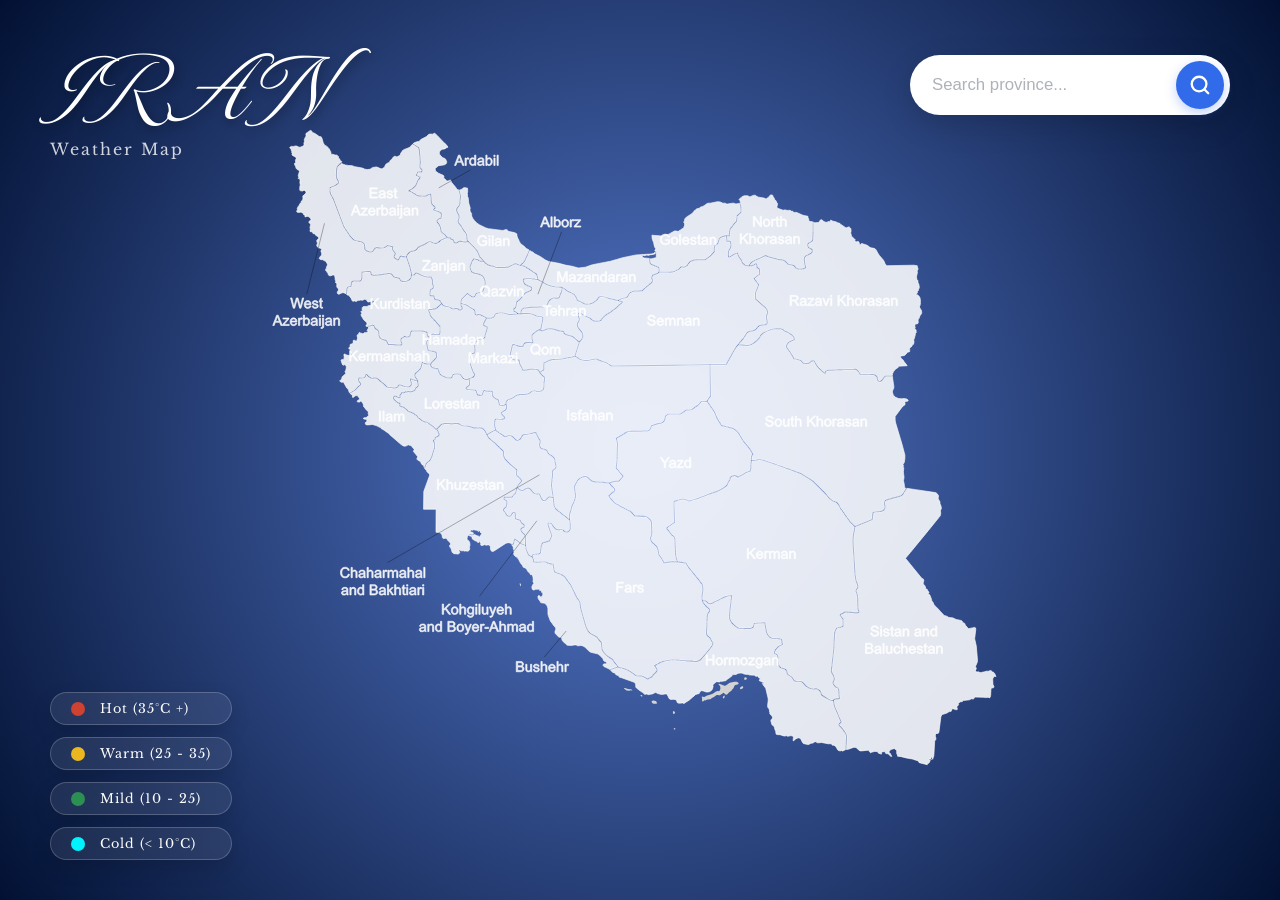
==== index.html @ 4a6ab869 "Fix project structure and move HTML files to root" ====
<!DOCTYPE html>
<html lang="en">

<head>
    <meta charset="UTF-8">
    <meta name="viewport" content="width=device-width, initial-scale=1.0">
    <link rel="stylesheet" href="../css/style.css">
    <title>Weather</title>
	<link href="https://fonts.googleapis.com/css2?family=Playfair+Display:ital,wght@0,400..900;1,400..900&display=swap" rel="stylesheet">
	<link href="https://fonts.googleapis.com/css2?family=WindSong:wght@400;500&display=swap" rel="stylesheet">
	<link href="https://fonts.googleapis.com/css2?family=Libre+Baskerville:ital,wght@0,400;0,700;1,400&display=swap" rel="stylesheet">
	<link href="https://fonts.googleapis.com/css2?family=Hurricane&display=swap" rel="stylesheet">
	<link href="https://fonts.googleapis.com/css2?family=MonteCarlo&display=swap" rel="stylesheet">
</head>

<body>
    
<div class="top-bar">
    <h1 class="main-title">
        <span class="iran-text">IRAN</span><br>
        <span class="sub-text">Weather Map</span>
    </h1>
    
	<div class="temperature-legend">
    <div class="legend-item">
        <span class="color-dot hot-dot"></span>
        <span class="legend-text">Hot (35°C +)</span>
    </div>
    <div class="legend-item">
        <span class="color-dot warm-dot"></span>
        <span class="legend-text">Warm (25 - 35)</span>
    </div>
    <div class="legend-item">
        <span class="color-dot mild-dot"></span>
        <span class="legend-text">Mild (10 - 25)</span>
    </div>
    <div class="legend-item">
        <span class="color-dot cold-dot"></span>
        <span class="legend-text">Cold (< 10°C)</span>
    </div>
</div>
    <!-- سرچ‌باکس رو فعلا می‌ذاریم سمت راست بمونه -->
    <div class="search-box">
    <input type="text" id="searchInput" placeholder="Search province...">
    <button id="searchBtn">
        
        <svg viewBox="0 0 24 24">
            <circle cx="11" cy="11" r="8"></circle>
            <line x1="21" y1="21" x2="16.65" y2="16.65"></line>
			
        </svg>
    </button>
</div>
</div>
<div class="map-container">
<svg version="1.1"
	 id="Iran" xmlns:ns="http://ns.adobe.com/SaveForWeb/1.0/" xmlns:dc="http://purl.org/dc/elements/1.1/" xmlns:cc="http://creativecommons.org/ns#" xmlns:rdf="http://www.w3.org/1999/02/22-rdf-syntax-ns#" xmlns:svg="http://www.w3.org/2000/svg" xmlns:sodipodi="http://sodipodi.sourceforge.net/DTD/sodipodi-0.dtd" xmlns:inkscape="http://www.inkscape.org/namespaces/inkscape" inkscape:version="0.48.2 r9819" sodipodi:docname="Iran_location_map.svg"
	 xmlns="http://www.w3.org/2000/svg" xmlns:xlink="http://www.w3.org/1999/xlink" x="0px" y="0px" 
	 viewBox="0 0 1200 1070.635" enable-background="new 0 0 1200 1070.635" xml:space="preserve">
<sodipodi:namedview  id="namedview243" guidetolerance="10" inkscape:cy="404.20001" inkscape:cx="701.9472" gridtolerance="10" objecttolerance="10" inkscape:zoom="0.91" borderopacity="1" showgrid="false" bordercolor="#666666" pagecolor="#ffffff" inkscape:current-layer="g44" inkscape:window-y="-8" inkscape:window-x="-8" inkscape:window-height="705" inkscape:window-width="1366" inkscape:pageshadow="2" inkscape:pageopacity="0" inkscape:window-maximized="1">
	</sodipodi:namedview>
<polygon fill="#D3D3D3" points="409.048,753.017 408.747,753.017 408.247,752.618 407.35,752.419 407.449,753.817 408.149,755.919 
	409.048,757.419 409.447,756.317 409.647,755.017 409.747,753.618 409.447,752.618 "/>
<polygon fill="#D3D3D3" points="626.649,942.917 626.248,942.618 626.149,942.118 626.149,941.519 626.046,941.019 625.149,940.718 
	623.046,940.417 622.046,940.116 620.849,940.017 619.849,940.317 618.948,941.017 618.349,942.017 619.546,944.017 
	621.446,945.017 626.246,945.317 626.849,944.917 627.149,944.116 627.046,943.317 "/>
<polygon fill="#D3D3D3" points="770.149,903.317 769.451,903.118 768.852,902.618 767.852,902.919 766.749,904.419 766.548,906.218 
	768.448,906.919 769.349,906.817 770.149,906.317 770.749,905.716 770.948,904.817 770.649,903.817 "/>
<polygon fill="#D3D3D3" points="756.249,910.716 754.75,910.021 753.551,909.819 751.25,909.819 743.551,911.62 737.354,915.819 
	735.152,916.421 726.953,913.12 725.553,914.021 725.953,914.62 726.854,915.421 727.854,916.421 728.354,917.62 728.652,920.72 
	728.453,922.021 727.553,923.021 727.753,923.521 727.953,924.021 727.354,924.22 726.75,924.72 726.354,924.921 725.75,925.021 
	724.551,924.921 723.951,924.921 720.151,926.521 718.951,927.521 716.25,929.22 715.25,929.62 714.151,929.819 706.352,932.521 
	703.249,934.319 702.649,934.12 702.046,934.521 699.246,933.419 698.646,934.118 699.246,936.317 699.546,936.618 699.446,937.419 
	699.046,938.618 699.349,940.317 699.649,941.118 700.046,941.519 700.649,941.417 701.349,941.216 701.948,940.817 
	702.249,940.317 702.448,939.716 703.048,939.716 703.747,940.019 704.247,940.118 704.747,939.817 705.85,939.118 708.449,938.419 
	712.05,937.919 713.05,937.419 715.05,935.817 718.354,934.317 721.55,932.019 722.75,931.317 723.949,931.118 726.65,931.519 
	727.85,931.519 728.949,930.817 730.049,929.817 733.949,927.716 735.449,929.019 736.75,930.317 738.049,930.919 739.75,929.919 
	742.65,926.919 743.15,926.618 743.65,926.019 745.85,924.817 746.35,924.216 746.749,923.317 749.149,920.716 749.849,919.519 
	751.149,916.417 752.448,915.216 756.149,914.216 757.948,913.019 757.548,911.817 "/>
<polygon fill="#D3D3D3" points="762.649,917.616 761.146,918.319 760.246,919.519 760.046,921.417 761.149,921.917 763.349,921.116 
	765.149,919.517 764.849,917.317 "/>
<polygon fill="#D3D3D3" points="585.35,921.817 580.948,921.415 575.948,919.813 575.448,919.915 574.948,920.114 574.548,920.214 
	574.248,920.517 574.851,921.116 576.65,922.716 577.549,923.317 578.549,923.817 581.949,924.419 583.049,924.419 584.151,923.817 
	584.852,923.618 587.049,923.817 587.949,923.618 586.649,922.419 "/>
<polygon fill="#D3D3D3" points="654.849,961.616 656.149,959.017 655.948,958.517 655.649,958.116 655.246,957.819 654.849,957.62 
	654.349,957.021 653.746,956.819 653.246,957.12 652.849,957.62 652.649,958.421 652.649,959.12 652.849,959.819 652.849,960.718 
	653.246,961.118 653.849,961.517 654.546,961.718 "/>
<polygon fill="#D3D3D3" points="602.948,931.517 602.349,931.315 601.246,931.315 600.746,932.116 601.349,932.917 602.349,933.517 
	603.349,933.618 604.148,932.817 603.648,931.817 "/>
<polygon fill="#D3D3D3" points="734.948,932.116 734.349,932.216 733.448,933.017 732.65,934.517 732.547,936.116 733.547,936.716 
	734.65,935.917 735.548,934.517 735.448,932.817 "/>
<polygon fill="#D3D3D3" points="656.046,984.116 654.649,984.517 653.948,985.017 654.149,985.819 655.046,986.218 655.849,986.417 
	656.448,985.917 656.349,984.718 "/>
<path fill="#D3D3D3" d="M760.684,143.688l1.516,7.647v8.351l-6.04,5.034l-0.989,8.407l-0.125,0.164
	c-0.267,0.349-6.559,8.568-9.064,11.075c-1.871,1.871-2.28,9.275-2.28,11.97v0.75h-4.456l0.417,7.5h3.79
	c2.552,0,2.75,5.167,2.75,6.75c0,3.208-0.821,5.665-2.664,7.968c-1.506,1.882-1.43,4.862-1.362,7.49
	c0.015,0.533,0.026,1.051,0.026,1.542c0,0.435,0.076,0.984,0.438,1.134c0.61,0.253,1.909-0.292,2.782-1.164
	c1.562-1.561,9.36-4.799,10.245-5.163l0.775-0.32l1.216,4.255c0.216,0.474,2.052,4.455,3.823,6.228
	c1.89,1.888,2.913,5.306,3.146,6.158c0.623,0.653,3.741,3.71,7.896,4.126c0.631,0.063,1.188,0.108,1.695,0.141
	c0.01-0.069,0.018-0.139,0.047-0.205c0.106-0.235,2.693-5.798,8.896-8.382c5.913-2.464,17.35-7.929,17.465-7.984l0.371-0.177
	l0.35,0.218c0.039,0.024,3.952,2.441,8.75,3.401c1.764,0.353,3.784,0.877,5.925,1.432c3.894,1.009,7.917,2.053,10.429,2.053
	c3.354,0,6.016,2.513,8.153,4.533c0.643,0.606,1.248,1.179,1.814,1.632c0.985,0.788,3.148,1.374,5.243,1.94
	c3.055,0.827,5.939,1.607,6.932,3.259c1.347,2.246,5.127,3.636,7.856,3.636c2.592,0,7.158-1.052,7.892-2.348
	c0.083-0.146,0.105-0.283-0.035-0.517c-1.575-2.626-2.084-10.505-2.104-10.839c-0.374-2.023,0.063-6.481,4.47-8.243
	c4.174-1.67,6.948-3.717,7.634-4.249c0.341-1.108,0.72-2.957,0.434-3.817c-0.214-0.64-1.474-1.149-2.584-1.599
	c-0.749-0.303-1.524-0.617-2.12-1.014c-1.114-0.743-2.686-3.065-2.606-5.32c0.051-1.486,0.795-2.681,2.15-3.456
	c1.987-1.135,6.122-3.498,6.122-5.349c0-1.998,0.479-10.673,0.501-11.042l-0.001-17.263l-3.851-0.513l-1-0.4l-1-0.8l-0.303-0.8v-0.9
	l-0.197-1.3l-0.198-0.5l-0.9-1.6l-0.1-0.5l0.198-0.5v-0.5l-0.5-0.5l-1-0.4l-0.899-0.2l-2-0.2l-3.799-0.8l-9.201-4.2l-2.101-0.5
	l-0.899,0.1l-1,0.2l-1,0.1l-0.799-0.4l-0.4-0.4l-0.5-1l-0.4-0.4l-0.5-0.1l-1,0.2h-0.1l-0.4-0.1l-0.698-0.4l-0.701-0.6l-0.799-0.5
	h-0.9l-0.9,0.2l-2.803,0.1l-3-0.8l-1-0.1l-1,0.1l-0.896,0.3l-0.9,0.1l-8.5-3.1l-1.4-1.9l1.101-3.6l0.2-1.2l-0.301-1.2l-1.303-1.6
	l-0.697-2.1l-1.899-1.9l-0.699-1l-1-2.4l-1.4-2.1l-0.198-0.6v-0.5l-0.201-0.5l-0.601-0.4l-1.303-0.4h-0.598h-0.699l-1,0.5
	l-0.703,0.7l-1.197,1.9l-0.698,0.7l-1.9,1.2l-0.801,0.6l-1,0.6l-1.199-0.2l-2.4-0.9l-8.803-1.5l-0.896-0.3l-2-1.1l-2.302-1.7
	l-0.5-0.1l-2.803,0.5l-4.697,1.9l-1,0.1l-0.698-0.3l-0.802-0.6l-0.803-0.4l-1-0.2l-5.396,0.1l-2.104,0.8l-2,1.3l-3.697,3.1l-0.303,1
	l1.604,1.7l0.198,1.2l-0.198,1.3l-0.102,0.184C760.355,143.144,760.619,143.366,760.684,143.688z"/>
<path fill="#D3D3D3" d="M346.032,324.459c-1.414-0.943-3.151-1.791-5.307-0.928c-1.437,0.574-2.891,0.478-3.988-0.267
	c-0.964-0.652-1.539-1.748-1.539-2.93c0-0.258,0.008-0.516,0.016-0.773c0.054-1.723,0.096-3.083-2.182-4.603
	c-2.909-1.939-8.961-5.974-10.919-6.953c-1.478-0.739-5.964-1.796-7.904-2.234c-0.011,0.613-0.011,1.152-0.011,1.563
	c0,0.908,0.527,1.589,1.088,2.31c0.703,0.906,1.578,2.035,0.833,3.525c-0.689,1.378-2.1,2.425-3.592,2.667
	c-0.23,0.038-0.461,0.056-0.69,0.056c-1.226,0-2.418-0.529-3.418-1.529c-1.365-1.365-2.9-0.896-4.678-0.351
	c-0.917,0.281-1.864,0.571-2.792,0.571c-1.369,0-2.434-0.81-3.561-1.667c-1.283-0.977-2.738-2.083-5.022-2.337
	c-4.601-0.511-8.141-2.51-8.289-2.594l-0.146-0.083l-0.096-0.138c-0.052-0.074-0.526-0.751-1.154-1.653
	c-1.341,1.188-5.499,4.884-6.867,6.253c-2.028,2.028-9.786,2.887-12.53,2.887c-0.233,0-0.406,0.042-0.451,0.108
	c-0.328,0.493,0.539,2.551,1.056,3.781c0.589,1.399,1.145,2.721,1.145,3.693c0,1.361,2.265,3.582,3.764,5.051
	c0.716,0.702,1.334,1.308,1.738,1.813c0.494,0.618,1.229,1.274,1.94,1.909c1.167,1.041,2.373,2.118,2.837,3.282
	c0.444,1.11,3.405,4.319,5.167,6.081l0.22,0.22v8.311c0,2.147-0.271,5.75-2.083,5.75c-0.184,0-0.391,0.013-0.643,0.027
	c-1.157,0.066-3.092,0.179-7.45-0.366c-4.416-0.551-7.103,2.669-7.55,3.252c0.361,0.307,0.612,0.659,0.688,1.125
	c0.139,0.852-0.349,1.743-1.681,3.076c-2.319,2.319-3.172,6.008-2.359,7.634c0.448,0.896,0.617,2.343,0.796,3.874
	c0.215,1.841,0.509,4.362,1.368,4.791c2.03,1.015,3.5,1.466,6.288,1.931c3.076,0.513,6.085,2.006,6.212,2.069l0.37,0.185
	l0.041,0.411c0.021,0.206,0.504,5.055,0.504,6.575c0,1.68-3.23,5.041-4.22,6.03l-3.97,4.468c-0.113,0.117-2.093,2.156-0.917,4.116
	c1.394,2.322,2.167,3.136,5.357,3.136c3.872,0,6.136,1.201,6.728,3.568c0.464,1.855,1.43,5.719,4.188,7.558
	c2.745,1.83,8.634,4.144,9.293,4.401c1.341,0.257,4.933,0.656,6.432-0.404c0.361-0.255,0.557-0.566,0.616-0.979
	c0.588-4.115,3.645-4.644,6.243-4.644c0.662,0,1.444-0.075,2.273-0.154c2.4-0.229,4.881-0.466,5.851,0.988
	c0.484,0.727,1.366,1.86,2.218,2.956c0.869,1.117,1.767,2.271,2.282,3.044c0.767,1.15,4.401,2.116,5.639,1.705
	c0.519-0.173,1.279-0.467,2.133-0.797c1.596-0.616,3.579-1.383,4.922-1.719c1.315-0.329,3.775-2.15,4.323-3.772
	c0.202-0.599,0.13-1.085-0.226-1.531c-2.057-2.569-4.998-10.868-5.122-11.22l-2.514-8.538c-0.057-0.247-1.064-4.931,1.135-7.68
	c0.726-0.907,1.088-1.969,1.438-2.995c0.551-1.616,1.121-3.286,3.147-3.286c2.175,0,2.75-2.453,2.75-3.75
	c0-1.949-0.493-8.378-0.498-8.442l-0.01-0.122l0.029-0.118c0.108-0.431,2.711-10.568,8.729-10.568c4.853,0,7.75-1.215,7.75-3.25
	c0-1.86,0.978-4.839,1.764-7.232c0.329-1.002,0.613-1.868,0.759-2.45c0.102-0.402,0.258-0.863,0.426-1.352
	c0.414-1.202,0.93-2.698,0.516-3.536c-0.16-0.324-0.471-0.559-0.951-0.719c-2.005-0.668-4.386-1.667-5.007-3.476
	c-0.334-0.973-0.125-2.034,0.62-3.151c1.542-2.313,3.413-6.196,4.134-7.733c-0.497-0.24-1.069-0.51-1.682-0.8
	C349.596,326.355,347.124,325.187,346.032,324.459z"/>
<path fill="#D3D3D3" d="M616.676,239.153c0.342,1.366,2.359,2.637,3.107,3.011c0.014,0.003,5.963,2.479,8.901,3.459
	c1.011,0.336,1.791,1.112,2.26,2.242c0.789,1.906,0.592,4.453,0.088,6.185c3.477-0.106,13.961-0.384,16.539,0.045
	c2.64,0.438,10.415-1.852,13.396-4.336c0.878-0.731,1.589-1.522,2.217-2.22c1.484-1.647,2.883-3.207,5.149-1.847
	c0.717,0.431,1.669,0.503,2.756,0.213c2.146-0.575,4.331-2.465,5.703-4.934c2.823-5.083,9.39-6.886,14.155-6.886h12.76
	c1.166-0.832,6.954-4.961,8.324-5.874c1.104-0.736,4.631-4.819,6.141-6.618c-0.168-1.977-0.658-10.388,2.979-11.947
	c2.723-1.167,4.046-3.067,4.046-5.811c0-3.126,3.786-5.357,5.415-6.171c2.038-1.02,5.482-2.009,5.629-2.05l0.206-0.029h5.759
	c0.05-2.525,0.396-9.966,2.711-12.28c2.248-2.248,7.896-9.574,8.81-10.762l1.012-8.592l5.96-4.966v-7.575l-1.439-7.2l-0.608,0.408
	l-5,0.8l-0.9-0.1l-1.801-0.7l-0.3-0.2l-2.399-0.2l-8.4,1.4l-0.899-0.1l-0.8-0.2l-1.604-0.8l-1-0.3h-3l-0.797-0.3l-2.301-1.2
	l-3.601-0.8h-1.803l-11.5,2.3l-3.797,0.2l-1.4,0.5l-4.303,3.1l-1.297,0.6l-1.203,0.9l-0.599,0.1l-2.698,0.9l-1.302,0.6l-0.5,1.1
	l-0.698,0.3l-3.4,0.6l-1.1,0.3l-0.5,0.6l-0.703,1.2l-0.396,0.5l-0.604,0.3l-0.797,0.1l-0.802,0.4l-0.299,0.9l-0.399,0.7l-2.802,2.9
	l-8.799,5.6l-1.701,1.8l-0.799,1.2l-0.301,1.1l-0.199,1.3l-1,2.2l0.101,1.4l0.198,0.4l0.701,0.6l0.199,0.5l0.1,0.4l-0.1,1.7
	l-0.199,1l-0.801,1.7l-0.1,1.1l-0.302,0.5l-1.5,1.1l-2.799,1.7l-0.701,0.7l-1.198,0.4l-1.4,1.5l-0.9,0.4h-1.299l-3.5-0.7l-1.4,0.2
	l-9.899,5.4l-2.102,0.6h-1.3l-1.299-0.2l-1.301,0.1l-1.102,0.7l-1,1l-1.099,0.4h-1.201l-15.901-1.3l0.5,5.9l0.303,1l1.801,4.5
	l1.299,5.8l0.9,2.6l1.398,2l-1.3,2.4l-0.2,1l1.102,0.4l0.898,0.5l0.299,1.1v7.2l-0.396,1.1l-0.701,0.6l-7.401,1.9l-1-0.3
	l-0.464-0.258c0.066,0.112,0.115,0.236,0.115,0.376C616.198,233.374,616.204,237.267,616.676,239.153z"/>
<path fill="#D3D3D3" d="M1167.649,897.216l-0.9-1.299l-0.6-0.701l-0.5-0.397l-1.5-0.5l-0.604-0.5l-1.598-1.4l-0.699-0.301h-0.6
	l-3.201,1l-0.699,0.1l-1-0.1h-1.6l-3,1l-1.604,0.301l-3.396,0.699l-1.604,0.1l-1.797-0.397l-1.4-0.802l-0.5-0.198l-0.399,0.1
	l-0.799,0.5h-0.4l-0.9-0.5l-2.5-2.4h0.9l0.6-0.5l0.302-0.801l0.299-1l0.098-1.1l-0.297-0.699l-1.1-1.5l3-7.301l0.396-2.9l-2-23.1
	l-2.598-11.4l1.801-14.897l-0.301-2.5l-1.299-0.802l-9.604,2l-1.197-0.698l-3.698-4.201l-0.802-1.5l-0.399-1.199l-0.402-0.701
	l-0.598-0.397l-1-0.302l-1-0.6l-0.601-0.801l-0.5-1l-0.6-0.799l-1.703-0.9l-7.697-1.6l-4.899-2.302l-1.799-0.399l-3.9-0.3
	l-1.801-0.602l-2.799-1.699l-3.5-1l-1.104-0.6l-1.797-2.201l-3.703-3.6l-2.5-3.3l-6-5.7l-1.697-2.101l-1.698-3.801l-1.701-2
	l-0.299-1l-0.104-1.199l-0.396-1.301l-2.4-5.898l-0.5-0.7l-0.703-0.601l-0.797-0.301l-0.4-0.398l-0.1-0.399l0.1-0.4l0.4-0.5l0.6-0.5
	l0.197-0.698l-0.197-0.603l-0.6-0.397l-1-0.5l-0.4-1l-0.303-1.201l-0.598-1l-0.699-0.299l-0.5-0.103l-0.5-0.199l-0.6-0.698
	l-0.302-0.802l-0.198-1.698l-0.201-0.802l-0.699-1.198l-1.9-2.103l-0.6-1.397v-1.302l0.699-2.5l0.098-1.301l-0.5-1.799l-1-0.701
	l-1.197-0.5l-1.198-1l-17.604-21.699l-7.797-9.5l7.797-9.399l28.303-34.5l18.9-23.299l1-1.103l-0.1-0.397h-0.104l0.104-1.302
	l0.1-0.5l0.4-0.198l-0.201-4.701l-0.299-0.799l1.1-2.201l0.4-1.5v-1.299l-0.201-1.4l-0.799-2.301l-1-2.199l-0.104-0.701l-0.098-2
	l-0.5-1.6l-1.601-2.601l-0.6-1.399v-1.4l0.4-2.898l-0.4-1.301l-2.1-2.699l-1.104-0.899l-1.5-0.601l-31.396-4.7l-14.368-2.091
	c0.027,0.158,0.018,0.325-0.063,0.479c-0.174,0.329-4.272,8.096-6.428,10.249c-2.13,2.128-6.104,3.995-8.501,3.995
	c-1.065,0-5.334,1.241-9.102,2.336c-3.189,0.927-6.488,1.886-8.369,2.263c-0.718,0.145-1.251,0.52-1.637,1.148
	c-1.295,2.123-0.538,6.541,0.11,8.815c1.038,3.631-3.564,6.92-4.498,7.543c-1.572,1.048-8.354,1.805-12.162,1.805
	c-1.229,0-2.082,0.23-2.529,0.688c-0.534,0.545-0.518,1.446-0.5,2.318l0.006,0.438c0,1.708-0.813,7.812-0.848,8.07l-0.058,0.43
	l-0.401,0.165l-27.272,11.154c-0.218,2.092-0.927,8.301-1.754,9.54c-0.636,1.137-1.133,12.458-1.133,15.104
	c0,0.77,0.684,11.453,1.345,21.786c0.781,12.244,1.592,24.905,1.592,26.036c0,1.918,1.25,11.988,2.458,14.806
	c2.542,5.928,3.023,9.39,1.519,10.896c-1.742,1.744-2.781,4.127-2.098,4.813c1.333,1.33,2.427,8.366,2.729,10.491l0.01,0.063
	l-0.001,0.062c-0.16,6.721,0.006,18.012,1.133,19.701c0.774,1.164,0.94,2.178,0.493,3.015c-0.702,1.312-2.578,1.508-3.635,1.508
	c-1.982,0-16.821-1.075-19.086-1.24c-0.752,0.52-3.248,2.188-5.79,3.277c-0.742,0.317-1.206,0.695-1.271,1.037
	c-0.064,0.334,0.245,0.676,0.248,0.679l4.416,5.294v10.758c0,3.061-2.983,3.688-7.462,3.688c-3.846,0-5.261,5.479-5.793,7.543
	c-0.086,0.332-0.154,0.593-0.208,0.756c-0.287,1.042-0.901,14.835-1.223,23.28l-3.359,30.678c-0.015,0.091-0.833,5.033-0.833,6.631
	c0,0.894,1.282,3.313,2.219,5.082c0.611,1.153,1.188,2.245,1.502,3.029c0.918,2.294,1.78,4.976,0.396,7.745
	c-1.283,2.565-1.543,3.156-1.202,4.519c0.38,1.521,3.131,5.368,5.67,5.729c3.583,0.513,3.583,6.37,3.583,8.295
	c0,1.619,0.825,9.49,0.834,9.57l0.077,0.731l-0.73,0.091c-0.139,0.018-3.42,0.424-5.127,0.424c-0.564,0-1.301,0.532-2.08,1.096
	c-0.54,0.392-1.121,0.803-1.763,1.147c0.229,1.294,1.729,9.562,2.837,11.773c0.521,1.042,1.706,3.893,3.08,7.19
	c1.922,4.617,4.313,10.363,5.289,12.07c1.931,3.378,0.843,4.612-1.913,6.448c-0.499,0.333-0.564,0.641-0.569,0.841
	c-0.023,0.889,1.172,2.348,3.122,3.809c1.793,1.348,6.036,7.281,6.933,9.076l0.28,0.552c0.846,1.646,1.896,3.694,1.896,6.496
	c0,2.92-0.806,19.468-0.839,20.171c0,0.005-0.003,0.009-0.003,0.014l1.133-0.206l1.701-0.2l8.299-3.101l2.701-0.1l2.5,0.899
	l3.5,3.699l2.396,1.1h2.303l10.4-1.1l1,0.5l0.4,1.199l0.198,0.4l2.302,2.2l0.396-0.102l0.303-0.5l0.4-0.299l4.797-1.4l2.5-0.1
	l2.303,0.6h0.302l0.6-0.1l0.297,0.1v0.301l-0.098,0.8l0.098,0.301l0.604,0.899l0.5,0.3l2,0.301l0.6,0.299l1.199,0.801l0.399-0.4
	l0.302-1.299l0.1-0.5l-0.203-0.301v-0.4l0.604-0.6l0.299-0.199l1.598-0.301l2.104-0.1l1.1,0.1l0.797,0.5l-0.197,0.199l-0.6,1.102
	l1.297,1l3,0.5l1.203,0.699l3.4,3.301l0.698,0.199h0.9l-0.301-1l-1.299-2.301v-0.101v-0.299v-0.301l-0.201-0.5l-0.299-0.1h-0.5
	l-0.604-0.4h-0.396l-0.302-0.199l-0.198-1.399l-0.201-0.4v-0.5l0.5-0.801l0.899-1.101l0.5-1l1-0.6l4.101-1.301l1-0.101l1,0.101
	l0.899,0.602l2.197,2.299l0.203,0.601v3.801l0.199,1l1.399,2.199l-0.899,0.801l0.899,0.6l5.601,0.701l8.098,2.101l9.604,1.698
	l9.799,3.101l0.201,0.301l0.396,1.6l0.203,0.4l2.199,0.9l11.598,2.899l-0.697-0.801l-0.899-0.6l3.201-1l0.799-0.5l0.5-0.5
	l0.098-0.201v-0.398l0.203-0.701l1-1.299l0.297-0.701l-0.5-0.6l-0.598-0.301l-1.402-0.5l1.303-1h1l0.9,0.399l1.297,0.201
	l-0.396-0.399l-0.5-0.701l-0.4-0.299l0.199-0.4l0.098-1.199l0.203-0.301l0.5-0.4l0.297,0.201l0.203,0.398l1,0.801l0.199,1.1l0.301,1
	l1.9-5.698l1.299-22.701l0.201-1l0.396-0.601l0.803-0.899l0.4-0.601l0.199-2.399l-0.699-2.699l-0.301-2.5l1.201-1.9l1.299-0.299
	h1.098l1-0.201l0.902-1.198l0.399-1.201l2.9-22.799l0.5-2.101l0.797-1.899l1.402-1.101l7.098-2.2l2.104-1.4l1.1-0.6l1.199-0.4
	l2.399-0.398l0.5-0.701l0.302-1.698l0.896-1.701l2.303,0.301l2.601,1l2.098,0.301l1.303-0.7v-1l-0.6-1.3l-0.301-1.602l0.399-0.799
	l1.802-1.9l0.6-1.199v-0.5l-0.203-0.301l-0.197-0.5l0.101-0.6l0.399-0.5l0.5-0.4l1.101-0.5l0.5-0.199l0.701-0.602l0.5-0.299h0.6
	h1.199l0.598-0.101l0.402-0.301l0.399-1l0.5-0.301l0.601-0.199l9.701-1.1l1.299-0.4l0.399-0.399l0.5-0.601l0.5-0.301l0.601,0.102
	l0.701,0.398h0.5l1.799-0.398l0.5-0.2l0.399-0.3l0.4-0.301l0.6-1.199l0.5-0.602l0.601-0.199l13.899,0.4l2.302,0.399h2.299
	l1.701-0.399l0.5,0.1l0.5,0.199l0.5,0.301l0.396,0.301h0.604l1.299-1.301l0.598-2.801l0.5-10l0.402-1.1l1-0.601l2.399-0.399l0.9-0.8
	l0.1-1.301l-0.5-1.1l-0.698-1.101l-0.5-1.301l-0.302-7.801l0.101-0.799l0.201-0.701l0.698-0.898l0.197-0.701l0.604-1.1l1.198-0.6
	h1.197l1.104,0.399L1167.649,897.216z"/>
<path fill="#D3D3D3" d="M420.638,227.13c-0.039,0.083-3.012,6.53-3.993,8.983c-0.896,2.238-5.12,6.004-6.685,7.347
	c1.17,0.37,2.219,0.625,2.988,0.625c2.501,0,8.433,3.962,15.354,8.749c2.155,1.49,4.017,2.777,5.019,3.35
	c3.336,1.907,3.803,7.937,3.868,9.684c1.926,0.972,9.956,5.064,12.229,6.882c2.208,1.767,9.759,3.629,12.241,4.241l0.473,0.117
	c1.852,0.462,7.729,0.978,10.318,0.978c0.909,0,1.917,0.188,2.964,0.514c0.038-0.001,0.072-0.015,0.11-0.01
	c0.141,0.014,0.26,0.076,0.365,0.155c1.997,0.697,4.123,1.917,6.04,3.515c1.688,1.407,4.903,3,7.74,4.407
	c2.063,1.022,3.845,1.906,4.73,2.569c2.255,1.691,4.274,4.908,5.271,8.394c0.518,1.811,2.463,2.553,4.715,3.412
	c1.521,0.58,3.093,1.18,4.5,2.184c2.787,1.991,4.499,1.939,6.482,1.881c0.354-0.01,0.713-0.021,1.082-0.021
	c2.225,0,6.149-0.915,8.613-2.393c2.592-1.555,6.854-4.97,8.216-7.692c0.372-0.744,1.121-1.284,2.226-1.606
	c3.807-1.108,11.177,0.506,13.331,1.798c1.456,0.874,5.838,1.83,9.359,2.599c2.321,0.507,4.328,0.945,5.491,1.333
	c0.342,0.114,0.72,0.235,1.115,0.359c0.064-0.119,0.149-0.228,0.275-0.299c0.293-0.167,7.215-4.099,10.872-4.099
	c1.996,0,3.313-1.893,4.707-3.896c0.698-1.004,1.421-2.042,2.263-2.884c2.721-2.721,5.928-4.22,9.03-4.22
	c2.651,0,9.755-0.401,11.198-0.484c1.649-1.452,12.488-10.977,14.833-12.852c1.592-1.273,1.706-2.955,0.345-4.999
	c-0.79-1.185-0.188-3.091,0.106-3.855c0.584-1.509,1.808-3.407,3.335-3.789c3.246-0.812,6.828-2.242,7.512-3.608
	c0.638-1.275,1.053-4.197,0.28-6.06c-0.306-0.737-0.745-1.192-1.348-1.393c-2.991-0.997-8.805-3.417-9.051-3.519
	c-0.386-0.191-3.372-1.741-3.939-4.01c-0.517-2.066-0.521-6.015-0.521-6.182c0-0.294,0.174-0.543,0.421-0.666l-8.271-0.752h-0.303
	l-2.397-1l-1.4-1.8l0.5-0.1l1.2-0.3l-2,0.1l-0.8-0.3l-0.4-0.8h3l3.4,0.5l0.897-0.2l1.604-0.6l0.896-0.1l1.604,0.4l0.799,0.1
	l0.701-0.3l2.698-0.8l4.197-0.5l3.303-1.1l0.101-2.6l-2.799,2.3l-4.201,0.9l-23.1,1.3l-2.602,0.4l-19.398,4.1l-9.7,2.8l-10,2.9
	l-10,1.9l-10.4,1.9l-10.1,2.3l-9.603,3.4l-10.897,1.3l-10.4-2.8l-10.8-1.9l-10.401-2.8l-16.397-3.1l-4.9-2.1l-8.398-5.7l-9.303-4.7
	l-0.799-0.8l-1.8-1.7l-0.8-0.4l-1.2-0.2l-2.789-1.792c-0.009,0.035-0.007,0.071-0.022,0.106L420.638,227.13z"/>
<path fill="#D3D3D3" d="M344.116,237.953c-1.226-0.204-2.336-0.924-2.975-1.928c-0.394-0.619-2.07-0.829-2.878-0.93
	c-1.023-0.128-2.848-0.812-3.776-1.18l-2.365,3.266c-0.333,0.991-2.07,6.098-3.051,7.569c-0.722,1.082-0.014,4.63,1.547,7.749
	c1.249,2.498,4.694,3.062,7.463,3.515l0.49,0.081c2.229,0.372,4.15,1.251,6.008,2.101c0.724,0.332,1.436,0.658,2.146,0.942
	c2.159,0.863,3.608,2.485,4.434,4.959l0.266,0.775c0.663,1.916,1.773,5.122,1.773,6.962c0,1.414-0.996,4.843-2.199,8.847
	c-0.366,1.218-0.682,2.271-0.823,2.835c-0.633,2.533-5.142,4.563-9.134,5.062c-2.49,0.312-3.145,1.682-3.902,3.27
	c-0.311,0.651-0.632,1.325-1.091,1.937c-0.574,0.765-1.375,1.227-2.317,1.337c-2.181,0.256-4.609-1.334-6.263-2.711
	c-1.953-1.627-3.244-2.375-3.854-2.681l-7.636,7.635c-1.202,1.202-1.592,4.302-1.719,6.88c1.8,0.401,6.809,1.561,8.524,2.419
	c2.042,1.021,7.922,4.941,11.081,7.047c2.972,1.981,2.907,4.062,2.849,5.897c-0.007,0.242-0.015,0.484-0.015,0.727
	c0,0.694,0.321,1.309,0.88,1.688c0.679,0.46,1.623,0.502,2.591,0.116c2.816-1.127,5.059-0.02,6.694,1.072
	c1,0.667,3.523,1.859,5.553,2.818c0.917,0.434,1.757,0.831,2.367,1.135c1.688,0.844,4.396,0.455,7.533,0.004l0.525-0.076
	c3.061-0.437,4.356-3.581,4.356-4.757c0-2.803,10.146-3.25,10.25-3.25c2.677,0,7.232,0.536,11.263,2.048
	c2.926,1.097,10.952,0.177,14.45-0.298c-1.176-0.942-2.895-2.252-4.049-2.829c-1.182-0.59-1.915-1.806-1.915-3.171
	c0-1.365,0.732-2.581,1.915-3.171c1.494-0.747,2.585-5.591,2.585-7.829c0-1.72,2.086-3.325,4.295-5.023
	c0.931-0.716,1.81-1.392,2.425-2.007c0.537-0.538,1.315-1.604,2.215-2.839c2.332-3.199,5.526-7.582,8.633-8.358
	c3.384-0.846,5.671-2.454,6.131-2.794c0.298-0.462,0.855-1.593,0.602-2.494c-0.156-0.55-0.596-0.974-1.345-1.295l-0.526-0.225
	c-6.173-2.64-9.396-4.25-9.89-5.727c-0.073-0.22-0.22-0.532-0.39-0.905c-0.768-1.68-1.929-4.218-0.906-5.998
	c0.52-0.906,1.507-1.438,2.933-1.58c5.146-0.515,9.651-0.508,11.757,0.02c1.518,0.379,6.146,0.769,8.042,0.917
	c-0.133-2.357-0.835-6.746-3.096-8.038c-1.059-0.604-2.943-1.909-5.127-3.419c-4.587-3.172-12.266-8.482-14.501-8.482
	c-1.759,0-4.418-0.993-6.989-1.954c-2.276-0.85-5.397-2.012-6.175-1.625c-0.391,0.195-0.972,0.504-1.675,0.88
	c-2.995,1.596-8.007,4.267-10.537,4.688c-3.063,0.51-11.864,0.51-15.624,0.51c-1.904,0-3.755-0.793-5.545-1.561
	c-1.728-0.74-3.358-1.439-4.955-1.439c-3.589,0-7.861-2.482-9.601-4.8c-0.378-0.504-1.131-1.351-2.033-2.322h-2.872
	C346.935,237.967,345.155,238.125,344.116,237.953z"/>
<path fill="#D3D3D3" d="M416.023,266.081c-0.917,0.092-1.517,0.373-1.781,0.835c-0.639,1.11,0.408,3.398,0.97,4.627
	c0.198,0.434,0.363,0.798,0.448,1.054c0.369,1.107,6.681,3.806,9.057,4.822l0.527,0.226c1.179,0.505,1.918,1.271,2.2,2.274
	c0.519,1.856-0.827,3.771-0.886,3.852l-0.142,0.149c-0.107,0.086-2.675,2.114-6.787,3.142c-2.579,0.645-5.588,4.772-7.785,7.787
	c-0.937,1.286-1.747,2.396-2.366,3.016c-0.685,0.684-1.602,1.389-2.571,2.135c-1.565,1.204-3.709,2.853-3.709,3.834
	c0,1.581-0.854,7.891-3.415,9.171c-0.681,0.34-1.085,1.023-1.085,1.829s0.405,1.489,1.085,1.829c1.785,0.893,4.61,3.224,5.427,3.91
	c0.654-0.033,2.074-0.104,3.756-0.181c-0.173-0.149-0.284-0.366-0.267-0.612c0.021-0.311,0.596-7.621,5.154-8.191
	c0.706-0.088,1.476-0.192,2.298-0.303c3.755-0.508,8.896-1.203,14.296-1.203c4.37,0,8.488-0.226,11.214-0.375
	c1.323-0.073,2.279-0.125,2.786-0.125c0.625,0,3.844-0.131,5.915-2.719c0.796-0.995,1.247-2.071,1.725-3.211
	c0.648-1.548,1.32-3.148,2.892-4.406c0.479-0.383,0.938-0.784,1.391-1.179c1.936-1.69,3.932-3.438,6.702-2.976
	c0.357,0.06,0.737,0.133,1.131,0.21c3.498,0.679,5.839,0.899,6.513-2.133c0.637-2.865,1.47-4.187,2.141-5.248
	c0.39-0.617,0.697-1.105,0.863-1.771c0.375-1.5,0.757-4.809,0.911-6.224c-0.778-0.218-1.521-0.344-2.184-0.344
	c-2.48,0-8.573-0.495-10.683-1.022l-0.468-0.116c-4.443-1.096-10.607-2.758-12.818-4.526c-2.258-1.806-11.052-6.253-12.235-6.848
	c-1.045-0.077-7.077-0.534-8.979-1.01C425.348,265.583,420.934,265.591,416.023,266.081z"/>
<path fill="#D3D3D3" d="M237.856,258.493c0.624-0.23,1.082-0.706,1.402-1.453c0.339-0.791,0.886-1.323,1.627-1.582
	c2.019-0.704,4.91,0.846,7.705,2.347c0.968,0.52,1.882,1.011,2.653,1.341c3.777,1.619,7.042,2.439,9.705,2.439
	c2.903,0,4.603,0.252,4.972,0.374c0.787,0.26,1.538,2.535,1.545,2.558c0.123,0.409,0.536,1.388,0.784,1.972
	c0.143,0.34,0.25,0.598,0.273,0.669c0.055,0.165,0.104,0.426,0.104,1.762c0,0.061,0.005,0.165,0.012,0.297
	c0.041,0.84,0.069,1.794-0.102,2.478c-0.125,0.501,0.281,1.873,0.5,2.176l0.093,0.153c0.175,0.385,1.682,3.822,0.733,5.997
	c-0.323,0.739-0.903,1.267-1.679,1.525c-2.756,0.919-2.987,2.179-2.987,3.289c0,0.387-0.094,0.927-0.213,1.611
	c-0.255,1.465-0.681,3.916,0.059,4.796c0.124,0.147,0.352,0.342,0.904,0.342c0.56,0,1.042-0.013,1.459-0.024
	c2.402-0.062,3.26,0.044,3.776,2.627c0.542,2.709,0.967,3.897,2.765,3.897c2.312,0,5.338,0.405,6.624,2.334
	c0.889,1.333,3.808,5.51,4.389,6.341c0.687,0.364,3.782,1.908,7.57,2.329c2.697,0.3,4.398,1.594,5.765,2.634
	c1,0.761,1.789,1.361,2.652,1.361c0.703,0,1.504-0.245,2.352-0.505c1.859-0.57,4.174-1.28,6.178,0.725
	c0.85,0.849,1.823,1.213,2.809,1.053c1.033-0.167,2.01-0.897,2.491-1.858c0.297-0.593,0.063-0.98-0.678-1.935
	c-0.625-0.806-1.401-1.808-1.401-3.229c0-0.765,0.009-1.542,0.033-2.312c-0.029-0.11-0.041-0.226-0.017-0.345
	c0.006-0.026,0.022-0.045,0.031-0.07c0.135-3.466,0.621-6.752,2.171-8.303l8.328-8.328l0.439,0.146
	c0.066,0.022,1.669,0.574,4.743,3.135c1.989,1.658,3.867,2.527,5.128,2.374c0.54-0.063,0.962-0.307,1.292-0.748
	c0.369-0.492,0.646-1.07,0.938-1.682c0.828-1.734,1.766-3.699,5.069-4.112c4.064-0.508,7.506-2.498,7.865-3.938
	c0.149-0.598,0.471-1.666,0.842-2.902c0.852-2.83,2.137-7.107,2.137-8.416c0-1.588-1.101-4.765-1.69-6.472l-0.271-0.791
	c-0.687-2.058-1.819-3.342-3.567-4.041c-0.734-0.293-1.469-0.629-2.215-0.971c-1.769-0.81-3.596-1.646-5.63-1.985l-0.485-0.08
	c-3.104-0.508-6.971-1.141-8.562-4.324c-1.313-2.626-2.783-7.256-1.453-9.251c0.773-1.162,2.365-5.679,2.913-7.321l0.104-0.203
	l3.125-4.315l0.548,0.228c0.771,0.321,2.979,1.179,3.938,1.299c1.611,0.202,3.244,0.493,3.958,1.614
	c0.413,0.649,1.143,1.117,1.954,1.252c0.704,0.117,2.052,0.034,2.512-0.007l1.528-0.001c-2.346-2.457-4.942-5.057-4.984-5.099
	l-0.104-0.104l-0.058-0.135c-1.371-3.256-4.266-9.818-5.409-11.341c-1.401-1.87-11.598-12.086-12.383-12.873
	c-0.161-0.114-0.576-0.43-1.057-0.927c-1.688,1.052-5.427,1.707-6.854,0.815c-0.604-0.378-1.965-0.468-3.166-0.548
	c-1.043-0.069-2.027-0.134-2.699-0.386c-0.464-0.171-1.709,0.332-3.707,2.328c-0.522,0.522-1.08,0.695-1.63,0.695
	c-0.603,0-1.194-0.208-1.72-0.391c-0.279-0.098-0.566-0.2-0.863-0.274c-1.771-0.442-2.568-2.154-2.568-3.228
	c0-0.332-0.375-1.027-0.707-1.515l-3.091-0.858l-0.142-0.331c-0.129-0.302-0.546-1.193-0.91-1.678
	c-0.229-0.129-1.596-0.173-2.818-0.038l-0.261,0.029l-2.354-1.487c0.006,0.011,0.017,0.017,0.023,0.028
	c0.197,0.365,0.06,0.819-0.305,1.016c-0.452,0.244-4.457,2.389-5.841,2.734c-1.8,0.45-3.163,1.097-3.558,1.688
	c-0.694,1.041-3.144,3.903-6.109,4.645c-2.907,0.728-6.111,0-9.265-2.104c-2.682-1.789-6.75,1.27-7.387,1.906
	c-1.176,1.176-7.144,3.908-8.96,4.514c-1.878,0.626-3.462,1.575-4.707,2.819c-0.226,0.226-0.444,0.585-0.696,1.001
	c-1.031,1.701-2.59,4.271-8.465,4.55c-5.816,0.277-8.197,7.019-8.582,8.241c0.42,1.279,2.685,8.168,3.577,10.398
	c1.042,2.604,3.533,11.599,4.039,14.131c0.188,0.941,0.31,2.208,0.315,3.568C235.492,258.457,236.774,258.892,237.856,258.493z"/>
<path fill="#D3D3D3" d="M279.682,499.385c2.269-3.023,8.361-3.627,11.675-3.296c3.274,0.327,11.872,0.33,14.152,0.003
	c2.958-0.42,5.372,0.269,7.594,2.173c1.879,1.61,8.464,2.152,11.18,2.152c1.819,0,5.616,1.055,8.263,2.048
	c2.54,0.952,6.182,0.952,7.737,0.952c0.234,0,0.523-0.007,0.853-0.015c2.114-0.05,5.654-0.133,7.563,1.141
	c2.248,1.498,3.577,2.934,4.588,4.956l0.254,0.513c0.391,0.789,1.063,2.146,1.868,3.646c0.059-0.063,0.124-0.119,0.204-0.16
	c0.032-0.016,3.314-1.662,5.252-2.953c1.708-1.139,5.891-3.162,7.294-3.832c-0.526-1.6-0.612-3.211-0.625-3.719
	c-0.236-0.571-1.002-2.526-1.002-3.824c0-0.69,0.082-1.997,0.168-3.38c0.081-1.299,0.165-2.643,0.165-3.287
	c0-1.646,1.749-3.093,1.949-3.253l0.226-0.181l0.289,0.018c0.053,0.003,5.348,0.332,8.62,0.332c3.021,0,3.847-0.825,4.802-1.779
	c0.071-0.07,0.07-0.105,0.069-0.142c-0.021-0.821-2.439-2.998-4.04-4.438c-1.176-1.059-1.676-1.969-1.573-2.865
	c0.146-1.265,1.408-1.96,2.744-2.697c0.534-0.294,1.087-0.599,1.562-0.938c0.51-0.362,0.955-0.648,1.354-0.903
	c1.374-0.879,2.001-1.28,2.704-3.391c0.54-1.618,0.141-3.676-0.266-5.066c-0.79,0.433-2.069,1.108-2.787,1.348
	c-0.423,0.142-0.939,0.188-1.547,0.188c-0.498,0-1.057-0.031-1.674-0.064c-0.718-0.04-1.512-0.083-2.349-0.083
	c-2.485,0-2.963-2.664-3.221-4.095c-0.055-0.308-0.099-0.572-0.157-0.751c-0.281-0.843-0.769-3.166-0.952-4.065
	c-1.215-0.622-5.428-2.833-7.492-4.603c-2.141-1.835-1.876-4.916-1.683-7.165c0.045-0.528,0.088-1.007,0.088-1.404
	c0-0.148-0.042-0.22-0.104-0.28c-0.544-0.518-2.599-0.419-3.957-0.354c-0.542,0.026-1.063,0.051-1.521,0.051
	c-2.321,0-4.154,0-6.628-1.061c-0.251-0.108-0.442-0.136-0.567-0.077c-0.446,0.2-0.842,1.39-1.225,2.541
	c-0.326,0.979-0.694,2.088-1.242,3.182c-1.962,3.924-7.728,1.459-7.972,1.353l-0.193-0.084L340,451.6
	c-0.253-0.36-2.469-3.589-2.469-5.763c0-0.574,0-1.917-3.25-1.917c-2.36,0-4.398,0-10.13-1.011c-1.152-0.204-2.72-0.612-3.022-1.806
	c-0.361-1.423,1.291-2.734,3.04-4.125c0.608-0.483,1.183-0.94,1.582-1.34c1.062-1.061,0.968-1.772,0.828-2.85
	c-0.079-0.604-0.168-1.288-0.037-2.076c0.209-1.257-0.381-3.32-0.775-4.44c-0.83,0.32-1.571,0.605-2.081,0.775
	c-0.343,0.114-0.771,0.167-1.248,0.167c-2.098,0-5.156-1.025-6.114-2.463c-0.485-0.727-1.366-1.86-2.218-2.956
	c-0.869-1.117-1.768-2.271-2.282-3.044c-0.472-0.708-2.776-0.488-4.459-0.327c-0.866,0.083-1.684,0.161-2.417,0.161
	c-2.568,0-4.36,0.571-4.757,3.356c-0.118,0.824-0.534,1.496-1.235,1.991c-2.321,1.645-7.115,0.746-7.654,0.639l-0.122-0.035
	c-0.269-0.104-6.613-2.553-9.647-4.576c-3.241-2.161-4.302-6.403-4.812-8.441c-0.15-0.603-0.608-2.433-5.272-2.433
	c-3.898,0-5.067-1.238-6.643-3.865c-0.608-1.013-0.679-2.007-0.512-2.886h-6.047l-1.418-0.827l-1.632,0.376l-2.938-1.783
	c-0.462,1.517-0.995,3.349-1.065,3.841c-0.085,0.596-1.074,5.095-2.649,6.354c-0.503,0.402-1.262,1.3-1.996,2.168
	c-1.049,1.24-2.04,2.412-2.837,2.891c-0.859,0.516-2.514,2.446-3.261,3.37v1.878c0.283,0.942,0.648,1.905,0.797,2.097
	c0.351,0.349,1.526,1.645,1.827,2.096c0.275,0.412,1.425,2.459,1.815,3.371c0.044,0.104,0.08,0.218,0.112,0.335
	c0.226,0.182,0.336,0.484,0.255,0.781c-0.022,0.083-0.065,0.154-0.111,0.221c0.036,0.68-0.023,1.344-0.06,1.666
	c0.13,0.55,0.616,2.617,0.729,3.293c0.018,0.109,0.042,0.221,0.067,0.335c0.149,0.695,0.374,1.745-0.433,2.955
	c-0.563,0.844-1.517,1.456-2.214,1.903c-0.211,0.135-0.499,0.32-0.569,0.391c-0.024,0.044-0.185,0.26-0.4,0.548
	c-0.441,0.592-1.767,2.368-1.946,2.839c-0.104,0.851-1.568,1.811-4.356,2.855c-2.065,0.775-5.268,0.779-6.232,0.008
	c-0.176-0.14-0.48-0.218-1.878,0.672c-1.111,0.707-2.275,0.41-3.047-0.021c-0.468,0.456-1.239,1.086-2.14,1.356
	c-0.927,0.277-2.556,0.208-3.602,0.123c-0.002,0.565-0.151,1.207-0.728,1.553c-0.286,0.171-1.125,1.087-1.832,1.936
	c0.104,0.503,0.255,1.112,0.367,1.336c0.356,0.713-0.074,1.886-0.363,2.521l-0.235,0.517l-2.132-0.328
	c-0.534-0.004-2.043-0.071-2.785-0.664c-0.303-0.242-0.578-0.483-0.837-0.713c-0.268-0.237-0.518-0.459-0.769-0.646
	c-0.293-0.149-1.746-0.123-2.743,0.127c-0.156,0.039-0.208,0.076-0.361,0.673c-0.091,0.355-0.194,0.76-0.447,1.14
	c-0.184,0.276-0.135,0.511,0.528,1.44c0.582,0.814,1.577,1.813,1.587,1.822l2.089,1.969c1.646,0.965,4.138,2.355,4.67,2.508
	c0.726,0.208,1.385,0.838,1.681,1.605c0.268,0.696,0.208,1.411-0.167,2.014c-0.367,0.587-0.342,0.711,0.269,1.321
	c0.348,0.349,2.335,0.885,3.972,1.166c1.236,0.308,1.974,0.665,2.247,1.073c0.25,0.311,2.311,1.944,2.929,2.315
	c0.623,0.374,1.329,0.797,1.933,1.854c0.082,0.144,0.158,0.287,0.233,0.429c0.414,0.78,0.604,1.059,1.116,1.115
	c0.844,0.095,3.698,1.313,7.063,2.776c0.955,0.416,1.708,0.744,1.992,0.85c0.987,0.37,1.959,1.572,2.331,2.071
	c0.568,0.201,1.832,0.669,2.314,1.031c0.625,0.47,2.05,2.563,2.344,3.445c0.157,0.472,0.656,0.896,1.082,1.108
	c0.087,0.044,0.198,0.093,0.32,0.148c0.677,0.304,1.605,0.721,2.029,1.429c0.198,0.329,1.371,1.183,1.934,1.593
	c0.295,0.215,0.553,0.403,0.725,0.541c0.371,0.273,3.034,1.296,5.322,2.099l2.499,0.296c0.406,0.169,2.464,1.05,3.158,1.744
	c0.365,0.365,0.697,0.799,0.991,1.181c0.244,0.317,0.475,0.618,0.676,0.819c0.19,0.19,0.856,0.523,1.444,0.817
	c0.586,0.293,1.25,0.625,1.84,0.994c0.037,0.021,3.678,2.313,4.535,4.2c0.298,0.655,1.648,1.069,2.499,1.224
	C275.231,504.12,278.05,501.561,279.682,499.385z"/>
<path fill="#D3D3D3" d="M929.657,998.339c0-2.438-0.919-4.229-1.73-5.812l-0.288-0.566c-0.783-1.571-4.946-7.387-6.489-8.546
	c-1.726-1.292-3.771-3.218-3.723-5.048c0.017-0.568,0.242-1.385,1.236-2.049c2.339-1.559,2.838-2.019,1.443-4.457
	c-1.021-1.789-3.333-7.34-5.371-12.238c-1.308-3.137-2.54-6.101-3.037-7.096c-1.146-2.289-2.563-9.896-2.921-11.893
	c-0.16,0.043-0.313,0.104-0.48,0.131c-0.202,0.033-0.414,0.05-0.634,0.05c-2.481,0-5.983-2.038-8.844-3.703
	c-0.381-0.223-0.744-0.435-1.086-0.628c-0.381-0.219-0.783-0.442-1.197-0.675c-2.938-1.642-6.269-3.503-7.098-5.57
	c-0.263-0.656-0.378-1.243-0.479-1.763c-0.244-1.236-0.454-2.305-2.673-4.245c-3.197-2.8-4.226-2.701-7.296-1.938
	c-3.746,0.938-9.876-1.815-11.977-3.495c-1.47-1.177-3.265-3.073-4.999-4.907c-0.779-0.823-1.529-1.615-2.193-2.28
	c-1.561-1.561-3.683-1.522-6.892-1.478c-0.575,0.009-1.178,0.02-1.809,0.02c-4.431,0-5.141-0.969-6.541-3.766
	c-1.206-2.415-2.745-4.348-6.348-5.947c-3.367-1.496-3.771-4.451-4.015-6.217c-0.053-0.384-0.103-0.745-0.168-0.941
	c-0.306-0.918-2.498-3.707-6.496-4.107c-4.534-0.452-6.549-5.28-6.549-7.039c0-0.498-0.256-2.362-0.503-4.166
	c-0.354-2.582-0.755-5.508-0.755-6.739l0.006-0.539c0.032-2.031,0.063-3.949-3.179-4.6c-1.41-0.282-1.974-1.061-2.194-1.664
	c-0.851-2.302,1.86-5.851,2.172-6.247c0.089-0.097,2.975-2.983,4.185-4.6c1.123-1.496,4.85-3.135,6.404-3.771
	c-0.358-1.292-1.101-4.157-1.101-5.846c0-0.483,0-1.77-2.188-1.77c-0.446,0-1.301-0.089-2.482-0.211
	c-2.404-0.25-6.036-0.628-9.682-0.628c-5.975,0-10.397-9.552-10.397-12.075c0-1.558-1.596-9.415-2.364-13.047l-15.587,1.168
	l-1.128,4.51c-0.536,2.145-4.312,3.504-5.761,3.504c-0.61,0-2.627,0.106-4.578,0.209c-2.058,0.108-4.002,0.211-4.65,0.211
	c-3.938,0-6.802-0.145-8.513-0.43c-2.383-0.397-6.145-3.599-8.891-5.935c-0.403-0.343-0.778-0.662-1.116-0.942
	c-2.801-2.334-4.933-6.429-5.669-8.268c-0.95-2.379-0.019-15.2,0.389-16.819c0.317-1.268,1.757-14.36,2.4-20.376l-3.223,0.322
	c-0.438,0.108-3.486,0.862-5.435,1.252c-1.604,0.321-4.976,2.052-7.438,3.314c-0.589,0.302-1.134,0.581-1.604,0.815
	c-1.151,0.577-2.923,1.508-4.825,2.507c-2.301,1.208-4.681,2.457-6.502,3.366c-3.989,1.999-7.168,1.526-9.713-1.439
	c-1.569-1.83-4.543-1.997-6.163-1.938c0.104,0.42,0.2,0.799,0.283,1.104c2.245,2.878,6.105,7.514,7.203,8.063
	c1.354,0.677,3.422,2.795,3.782,5.017c0.204,1.265-0.165,2.412-1.07,3.315c-2.642,2.641-2.717,6.205-2.717,6.604
	c0,0.646-0.308,7.075-0.63,13.88c-0.311,6.487-0.63,13.195-0.63,13.808c0,0.828,1.773,3.577,3.831,4.811
	c1.462,0.877,2.622,3.121,3.744,5.292c0.668,1.293,1.299,2.514,1.907,3.272c2.032,2.54-0.267,5.759-2.489,8.871
	c-2.127,2.979-13.477,16.849-15.184,18.556c-1.785,1.783-6.57,4.415-8.502,4.415c-1.706,0-9.638-0.416-14.746-0.843l-2.036-0.171
	c-6.203-0.526-17.751-1.504-21.813-1.504c-3.047,0-5.675,0.554-8.717,1.194c-1.445,0.305-2.941,0.618-4.583,0.894
	c-4.071,0.679-11.753,5.166-14.119,6.593c0.637,0.826,1.761,2.327,2.873,3.997c1.566,2.352,0.66,4.625-0.038,5.499
	c-0.097,0.106-5.897,6.324-7.118,7.951c-1.347,1.794-7.208,4.176-7.872,4.441l-0.313,0.125l-0.302-0.15
	c-0.173-0.087-4.264-2.138-6.792-3.822c-1.681-1.12-3.828-0.974-6.102-0.816c-0.757,0.052-1.54,0.104-2.293,0.104
	c-3.25,0-5.147-1.9-6.822-3.577c-1.096-1.096-2.633-2.04-4.26-3.041c-0.763-0.469-1.551-0.953-2.338-1.479
	c-2.509-1.672-12.052-5.327-15.104-5.327c-1.145,0-2.165-0.529-3.087-1.313c-0.008,0.003-0.015,0.011-0.022,0.014l-12.165,4.192
	c-0.024,0.009-0.05,0.007-0.075,0.014l4.039,3.867l2.701,0.802l1.197,0.799l0.5,1.5l0.602,0.701l3.398,0.899l0.803,0.898l0.6,1.201
	l0.8,0.899l1.2,0.299l1.3,0.201l19.899,7.101l1.898,1.198l1,1.302l0.5,1.399l0.102,3.299l0.301,1.302l0.9,1.1l5.697,4.5l4.401,2.801
	l3,2.799l0.699,0.302l1.398-0.802l1.401,0.101l2.598,0.899l1.303-0.1l2.399-0.699l2.7-0.399l3.8-1.9l1.298-0.199h0.604l0.5,0.199
	l1.1,1l0.601,0.199l1,0.201l4,1.198l1.302,0.201l4.396-0.399l1.202-0.302l1.101-0.198l1.302,0.198l1.698,1.5l1.101,2.101
	l0.899,2.301l1,1.699l2.197,1.102l5.303-0.201l2.601,0.5l1.701,1.802l0.698,2l1,1.5l2.601,0.399l5-0.399l0.7,0.1l1,0.6l0.699,0.201
	l0.697-0.201l0.402-0.399l0.399-0.398l0.4-0.399l6.297-3.9l5.604-4.9l0.699-0.399l3.801-3.601l0.896-0.399l2.604-0.8l1.101-0.2
	l1.399-0.3l0.601-1l0.297-1.2l0.703-1.3l2.199-1.1l2.7,0.398l4.699,1.701l2.697,0.1l2.402-0.5l2.2-1.199l1.896-1.801l0.901-1.4
	l0.599-1.899l0.401-2.101l-0.198-1.699l-0.5,0.5l-0.302,0.199l-0.901,0.301l3.203-3.7l0.6-0.601l0.801-0.399l1.896-1.898l1.203-0.5
	h0.5l1.899,0.398h2.199l0.5-0.101l0.9-0.698l0.6-0.101l2,0.101l0.6-0.101l2.4-0.602l2.6-0.398l0.701-0.201l1-1l0.299-0.198v-0.302
	l1.5-1.198l3.9-2.5l1-0.9l0.5-0.4l0.5-0.1l0.301-0.199l0.101-0.701l0.198-0.399l1-1l0.4-0.299l1.6-0.4l3.802-0.1l1.297-0.701
	l1.303-1l1.9-0.5l3.6-0.199l1.801,0.301l3.101,1.299l1.698,0.4l3.599,0.199l1.803,0.301l1.4,0.9l0.399-0.5l1.3,0.399l6.098,0.101
	l0.604,0.299l0.396,0.602l0.604,0.699l0.8,0.301h1.598l0.803-0.301l0.697-0.699l0.303,1.601l1,1.399l1.4,1l1.699,0.3v0.5l-0.5,0.399
	l-1,1.199l-0.3,0.201l-0.604,0.299v0.5l0.402,0.301l0.7-0.1v0.699l0.199,0.5l0.301,0.301l1.199-0.601l0.4,0.3l0.297,0.399
	l0.303,0.302l0.301,0.1l0.199,0.299l0.301,0.4l0.601,0.1l0.6-0.1l1.801-0.799l-0.399,0.5l-0.203,0.698l0.104,0.601l0.5,0.5
	l-0.7,0.301l-0.601,0.4l-0.699,0.299l-0.801-0.101l0.601,0.699l1.801,1.301l-0.101,1.101l0.699,1.1l2,1.801l0.801,1.302l3.8,16
	l0.2,3.198l-1,8.601v0.7l0.199,1.5l0.197,0.601l0.303,0.6l1.101,1.101l0.7,1.301l0.396,1.5l0.303,3.1l0.4,0.5l-0.302,1.801l3.9,4.5
	l0.801,2.199l-0.604,1.4l-1.896,2.1l-0.301,1.5l0.1,0.801l0.599,1.3l0.203,1.2l0.797,2.5l0.203,0.8l0.1,0.301h0.197l0.703-0.1
	l0.297,0.1l1.303,1.6l0.1,0.302l0.599,0.6l0.5,1.299l0.703,2.801l1.399,3.5l0.396,3.4l0.401,1l0.802,0.5l7.899,0.6l-0.5,0.4l4,1.299
	l1.5,0.201l0.601-0.1l1.1-0.302l0.697-0.1l0.703,0.1l1.198,0.699l0.701,0.103l3.299-0.802l1.302-0.1l1.5,0.1l1.198,0.302l0.9,0.799
	l0.6,1.6l0.099,0.603l-0.099,0.198l-0.1,0.4l-0.199,0.799l-0.301,3h0.9l1.297-0.799l2-1.801l2.401-1.299l2.4-0.603l2.197,0.5
	l1.803,2.4l1.801,3.899l1.3,1.9l1.598,0.799l1.902,0.301l1.801,0.601l2,0.399l2.1-0.301l2.1-1.6l0.302-0.101l0.198,0.4l0.5,0.1
	l0.599-0.198l0.5-0.302l0.703-0.698h0.297l0.203,0.198l0.399,0.199l0.896-0.199l1.303-1.198l0.801-0.5l1.896-0.4l1.703-0.1l-0.4,1.1
	l1.1,0.6l3.099,0.199l3.703-0.6l10.6,2.1h5l0.697,0.201l0.303,0.5l0.197,0.699l0.401,0.701l0.5,0.299l2-0.101l2.302,1.101l1.5,1.899
	l2.698,4.601l0.701,0.701l1,0.397l1.199,0.301l1.301,0.101l0.601-0.199l0.5-0.201l0.5-0.199l0.399,0.302l0.5,0.5l0.5,0.1
	l1.199-0.301l3.301-1.699l0.746-0.136c-0.049-0.105-0.081-0.221-0.075-0.344C928.828,1018.266,929.657,1001.223,929.657,998.339z"/>
<path fill="#D3D3D3" d="M1003.355,421.476H993.17c-0.57,0.101-2.751,2.483-4.442,5.442c-1.257,2.199-2.977,3.351-4.9,3.351
	c-0.719,0-1.466-0.16-2.229-0.486c-2.331-0.998-2.629-4.236-2.807-6.171c-0.046-0.495-0.093-1.006-0.155-1.193
	c-0.234-0.667-3.505-2.781-6.293-3.129c-2.831-0.354-19.742-0.358-19.913-0.358h-0.445l-0.213-0.391
	c-0.021-0.039-2.155-3.917-4.93-6.342c-1.843-1.612-2.073-1.575-3.044-1.429c-0.445,0.066-1.055,0.158-1.918,0.158
	c-1.489,0-6.771,0.194-11.88,0.381c-4.85,0.179-9.428,0.347-10.672,0.347c-1.014,0-3.205,0.121-5.743,0.261
	c-3.767,0.208-8.453,0.467-11.716,0.467c-4.673,0-5.06,4.218-5.072,4.398l-0.113,1.438l-1.111-0.917
	c-0.344-0.282-8.41-6.95-9.873-8.414c-1.521-1.521-5.967-7.84-7.083-10.814c-0.15-0.4-0.39-0.65-0.749-0.786
	c-1.106-0.416-2.986,0.31-3.827,0.724c-0.527,0.866-2.688,3.805-7.506,3.457c-5.217-0.373-6.212-0.809-8.194-3.586
	c-1.188-1.662-8.126-3.147-12.221-3.693l-0.487-0.065l-0.135-0.473c-0.008-0.024-0.716-2.466-2.085-4.519l-0.81-1.22
	c-2.069-3.13-6.379-9.643-8.229-11.803c-2.438-2.843,0.582-6.561,2.205-8.558l0.323-0.401c1.02-1.272,3.781-2.556,6.221-3.688
	c1.299-0.604,2.525-1.173,3.011-1.537c0.076-0.057,0.157-0.146,0.173-0.37c0.07-0.987-1.16-3.044-2.8-4.684
	c-1.831-1.829-5.44-4.315-7.444-5.316c-0.596-0.298-1.298-0.544-2.041-0.806c-1.914-0.672-4.083-1.435-5.509-3.43
	c-1.013-1.419-6.441-1.691-16.139-0.806l-0.278,0.025c-2.817,0.256-8.354,3.109-11.665,4.813c-1.259,0.649-2.169,1.118-2.675,1.32
	c-1.647,0.66-5.057,4.471-5.363,5.999c-0.455,2.272-7.17,8.333-9.392,9.92c-2.239,1.601-6.899,4.934-13.26,4.135
	c-5.216-0.652-11.677-0.715-12.813-0.721c-1.171,1.453-2.11,2.591-2.571,3.052c-1.004,1.005-10.047,17.384-15.512,27.472
	l-0.208,0.385l-25.884,0.446l0.727,49.975l-0.146,0.202c-0.029,0.04-2.919,4.014-4.35,6.158c-0.314,0.474-0.635,0.85-0.953,1.183
	l10.766,15.432c0.427,0.798,3.753,7.162,4.127,9.399c0.24,1.45,5.026,9.046,8.095,13.662c1.962,0.55,14.115,3.942,16.719,4.268
	c3.308,0.414,8.952,5.867,10.354,7.968c0.34,0.51,0.948,1.549,1.789,2.985c2.725,4.653,7.797,13.314,10.792,15.766
	c4.065,3.325,10.363,14.499,10.63,14.973l0.321,0.573l-0.526,0.395c-0.011,0.01-1.447,1.131-1.807,3.298
	c-0.233,1.4-0.334,3.91-0.377,5.801c3.01-0.188,7.492-0.62,8.53-1.142c2.054-1.026,8.399,0.053,10.643,0.799l1.122,0.372
	c23.912,7.915,36.591,12.345,37.684,13.164c0.854,0.64,7.615,2.981,12.553,4.692c5.225,1.811,8.209,2.854,8.809,3.254
	c0.288,0.191,1.438,0.884,2.897,1.761c6.78,4.073,14.144,8.548,15.675,10.079c0.445,0.446,1.652,1.615,3.293,3.202
	c6.321,6.122,18.091,17.517,19.455,19.564c1.691,2.539,7.053,8.197,11.776,9.771c4.704,1.567,6.339,4.247,7.217,5.687
	c0.11,0.181,0.209,0.343,0.304,0.482c0.356,0.537,0.745,1.399,1.191,2.397c0.621,1.382,1.394,3.103,2.069,3.778
	c0.557,0.559,2.761,3.693,6.31,8.766c3.532,5.047,8.369,11.957,9.11,12.546c1.136,0.759,5.184,5.052,6.478,6.435l26.808-10.963
	c0.187-1.44,0.776-6.081,0.776-7.44l-0.007-0.409c-0.02-1.015-0.047-2.403,0.93-3.397c0.751-0.767,1.93-1.139,3.602-1.139
	c4.464,0,10.355-0.903,11.33-1.552c1.737-1.159,4.512-3.703,3.889-5.883c-0.322-1.13-1.836-6.916,0.052-10.011
	c0.604-0.993,1.487-1.61,2.622-1.838c1.816-0.364,5.085-1.313,8.244-2.231c5.128-1.49,8.327-2.396,9.521-2.396
	c1.832,0,5.403-1.521,7.439-3.556c1.976-1.975,6.029-9.64,6.151-9.871l-0.033-0.005l-2-0.802l-0.698-6.5l-0.802-3.301l-0.198-1.6
	l0.799-5.199l-0.799-6.301l-0.201-3.4l0.5-4.299l-0.101-1.5l-0.303-0.701l-0.297-0.699l-0.1-0.698l0.5-1.5l-0.302-0.4l-0.5-0.301
	l-0.198-0.4l0.396-1.1l1.604-1.9l0.299-1.199l0.801-5.5l0.101-5.6l-4.5-17l-10.304-34.5l-0.797-4.398l-0.1-5.5l0.299-0.901
	l11.098-14.9l1.703-1.5l2-1.197l0.601-0.803l0.301-1.299l-0.104-1.201l-0.196-1.197l0.1-1l1.098-0.602l2.803-0.201l0.802-0.299
	l0.5-0.898l-0.5-1l-1-0.901l-0.9-0.5l-1.899-0.5l-2.304-0.199l-4.297,0.299l-4.6-0.397l-4.701-1.9l-3.699-3.5l-1.5-5l0.5-2.301
	l1.797-4l0.104-2.699l-1.604-10.6l-0.656-5.565C1003.752,421.39,1003.564,421.476,1003.355,421.476z"/>
<path fill="#D3D3D3" d="M397.204,687.742c0.007-0.059,0.779-5.805,2.796-6.498c0.512-0.175,1.051-0.032,1.478,0.395
	c0.718,0.718,1.66,1.453,2.751,2.306c0.862,0.673,1.839,1.435,2.874,2.321c2.222,1.903,4.453,2.87,4.476,2.881l4.638,1.738
	c-0.011-0.185-0.017-0.313-0.019-0.348c-0.015-0.433-0.334-10.367-0.334-11.368c0-0.973,0-3.933-2.666-5.71
	c-3.225-2.148-4.667-5.042-4.667-6.956c0-2.229,1.9-3.074,4.777-4.354c0.692-0.309,0.979-0.775,0.901-1.475
	c-0.142-1.283-1.395-2.635-2.077-2.771c-1.647-0.328-2.924-1.909-3.896-4.832c-0.373-1.121-0.626-1.194-2.814-1.52
	c-0.55-0.081-1.189-0.177-1.94-0.313c-1.334-0.243-2.383-0.952-3.032-2.051c-1.046-1.769-0.813-4.122-0.545-4.926
	c0.268-0.804-0.072-3.152-0.819-3.899c-0.29-0.29-0.745-0.419-1.216-0.341c-0.546,0.089-1.607,0.528-2.583,2.479l-0.411,0.827
	c-1.102,2.225-1.31,2.646-2.864,2.593l-0.396-0.005c-2.985,0-5.118-0.977-6.004-2.749c-0.971-1.938-2.284-3.909-3.905-5.854
	c-0.691-0.83-0.991-1.69-0.891-2.559c0.188-1.615,1.722-2.968,3.35-4.188c1.727-1.296,1.83-3.649,1.905-5.368
	c0.026-0.615,0.05-1.146,0.149-1.548c0.247-0.991,0.054-3.214-2.121-3.757c-1.471-0.367-2.385-1.49-2.442-3.005
	c-0.043-1.104,0.429-2.448,1.387-2.769c0.763-0.256,2.213-0.208,4.336-0.104c0.714,0.033,1.388,0.065,1.901,0.065
	c5.138,0,5.889-0.702,5.997-0.918c0.868-1.738,2.078-3.061,3.922-4.288c1.484-0.99,2.516-6.764,2.854-8.66
	c0.064-0.356,0.117-0.651,0.159-0.862c0.328-1.645,6.009-8.701,7.827-10.928c-0.585-0.984-1.701-2.694-2.542-3.325
	c-1.382-1.037-3.697-3.354-5.081-4.737c-1.396-1.396-0.652-6.741-0.28-8.917c-1.369-1.232-6.909-6.191-8.604-7.321
	c-2.18-1.453-7.977-7.656-9.494-9.478c-1.726-2.069-3.898-7.595-3.492-9.627c0.063-0.315,0.147-0.619,0.231-0.918
	c0.344-1.226,0.57-2.033-0.984-3.366c-1.188-1.02-3.274-3.104-5.292-5.122c-1.911-1.911-3.888-3.889-4.688-4.528
	c-0.671-0.537-1.999-1.732-3.537-3.119c-2.311-2.082-5.186-4.672-6.777-5.866c-2.321-1.74-5.122-7.02-7.302-11.424l-0.253-0.507
	c-0.884-1.769-2.065-3.037-4.077-4.378c-1.516-1.009-4.884-0.929-6.697-0.889c-0.342,0.008-0.644,0.015-0.887,0.015
	c-1.775,0-5.47,0-8.264-1.048c-2.56-0.959-6.152-1.952-7.736-1.952c-0.093,0-9.304-0.068-12.155-2.514
	c-1.896-1.625-3.87-2.188-6.406-1.827c-2.409,0.343-11.088,0.346-14.514,0.003c-3.108-0.308-8.546,0.333-10.325,2.704
	c-1.607,2.142-4.198,4.542-5.279,5.511l1.138,1.707l1.047,2.081c0.181,0.392,0.579,1.311,0.579,1.835
	c0.025,0.137,0.303,0.615,0.452,0.872c0.115,0.198,0.223,0.386,0.302,0.542c0.236,0.472,0.717,1.963-0.139,2.603
	c-0.145,0.158-0.75,1.213-1.201,2.079l-0.12,0.229l-0.236,0.106c-0.621,0.282-3.748,1.698-4.354,1.872
	c-0.125,0.051-0.305,0.376-0.275,0.504c0.63,0.745,0.55,2.144-0.196,3.014c-0.534,0.622-1.555,0.724-2.235,0.704l-0.426,0.735
	l0.757,0.933l0.977,1.46l0.27,2.516l0.004,6.876l-1.294,3.622c-0.009,0.033-1.993,6.481-2.485,8.204
	c-0.508,1.779-2.525,6.103-3.597,7.71c-0.751,1.127-2.407,2.303-3.867,3.341c-0.674,0.479-1.31,0.932-1.777,1.319
	c-0.894,0.745-1.997,4.584-2.495,7.07c-0.071,0.356-0.384,0.604-0.734,0.604c-0.049,0-0.099-0.005-0.148-0.015
	c-0.053-0.012-0.095-0.039-0.143-0.061l0.94,1.656l0.399,0.6l1.101,0.699l0.399,0.4l0.3,0.6l0.301,1.201l0.199,0.6l1,1l2.301,1.802
	l0.8,1.198l0.2,1.5l-0.4,1.5l-8.9,24.5l-0.399,28.5h19.3l0.6,0.4l0.2,0.899l-0.2,33.3l0.101,2.1l6.2,0.9l0.6,0.2l0.6,0.398l1,1.102
	l0.801,1.3l0.5,1.5l0.5,3.1l0.199,0.603l0.5,0.5l0.7,0.299l0.601,0.1h0.699l2.2-0.299h0.7l0.7,0.199l0.6,0.5l1.2,2l1.9,2.2
	l2.199,2.199l0.4,0.5l0.3,0.699l0.101,0.801l-0.101,0.699l-0.5,0.602l-0.5,0.5l-0.5,0.601l-0.1,0.799l0.1,0.5l0.7,1.602l1.2,1.3
	l0.3,0.7l0.2,0.101l1.1,3.5l0.101,0.899l0.5,1.3l0.3,0.5l0.399,0.399l0.801,0.601l0.8,0.6l2.3,0.701l-0.1-0.101h0.1l0.1-0.102
	l0.301-0.398v0.5l4.3,0.398l1.3-0.398l0.5-0.399l0.5-0.4l0.5-0.6l0.1-0.701l-0.1-1l-0.8-1.299l-0.301-0.802l0.199-1.198l0.9,0.198
	l2.5,1.4h4.1l1.102,0.5l1.1-0.4l3.9,0.4l1.2-0.301l1.1-0.898l0.8-1.201l0.3-1.399v-0.699l-0.3-1.399l-0.1-0.699l0.2-0.801l0.5-1.4
	l0.1-0.898l-0.3-3.102l-0.4-1.5l-0.5-1.299l-0.898-1l-1.2-1l-1-1l-0.5-1.5l0.2-0.4l0.398-0.5l0.3-0.5l-0.698-0.6l0.3-0.9l0.5-0.801
	l0.2-0.299l3.198-3.101l0.7-0.201l3.2,0.5h1l1.1-1.198l-0.398-1.302l-1.5-0.899l-1.8-0.398l-1.602-0.701l0.4-1.399l1.7-1.101
	l2.1,0.302l1-0.5h1l1,0.299l1.2,0.201h0.3l0.5-0.4h0.4l0.398,0.199l0.602,0.899l0.398,0.302l0.8-0.201l0.602-0.5l0.5-0.101
	l0.5,0.802l-0.2,0.299l-0.1,0.201l-0.102,0.899l0.9-0.7l0.898-1l0.7-0.3l0.5,2.5l0.5,1l0.9,0.601l1.2-0.201l-0.102,1.201l-0.3,0.698
	l-1.7,2.201l-1.101,2.101l-0.399,0.899l-0.7-1.102l-0.8-0.699l-1-0.4l-1.3-0.198l-0.801-0.302l-2.399-1.299l-1.2-0.301l-1.1,0.199
	l-1.9,0.701h-1.3l-2.398-0.4l-0.9,0.301l-0.7,1.101l1.9,0.5l1.5,0.799l1.1,1.399l0.4,2.302l0.8,0.698l3.8,2.302l1.399,0.5l1,0.1
	l0.601,0.699l0.5,0.899l1.102,0.701l1-0.201l0.799-0.799l0.701-1.102l0.299-1.199l0.701,0.5v0.4l-0.201,0.399l-0.101,0.601v1v0.399
	l0.2,0.398l0.899,0.602l0.101,0.199l-0.101,2.801l0.601,0.601l1.5,0.1l1.2-0.199l2.2-1l1.2-0.201l0.5,0.201l0.898,0.601l0.602,0.198
	l0.698-0.1l1.302-0.301l0.6-0.101l1.3,0.101l0.5,0.102l0.602,0.299l0.6,0.4l0.3,0.301l0.102,0.299l0.398,0.601l0.5,1.201v3.198
	l0.2,1.101l1.6,2.5l1.9,0.399l2.1-0.899l18.4-12.101l2.1-0.698l2.2-0.4l2.102,0.301l1.5,0.601l0.5,0.198l0.898,0.601l0.3,0.701
	l0.064,0.256c0.073-0.037,0.15-0.07,0.237-0.081C394.938,690.079,396.949,689.78,397.204,687.742z"/>
<path fill="#D3D3D3" d="M552.195,889.817l11.499-3.964c-0.728-0.831-1.386-1.765-1.988-2.617c-0.667-0.944-1.296-1.837-1.749-2.178
	c-1.124-0.844-1.744-1.859-2.399-2.937c-0.429-0.704-0.872-1.432-1.512-2.229c-1.569-1.964-4.8-4-7.3-5.251l-0.175-0.122
	c-0.294-0.272-7.23-6.737-8.768-9.3c-1.718-2.863-2.106-11.007-2.106-12.386c0-0.944-2.214-3.465-3.831-5.305
	c-1.259-1.434-2.448-2.785-3.063-3.811c-0.784-1.309-3.463-2.617-6.052-3.885c-1.863-0.911-3.789-1.854-5.241-2.891
	c-3.693-2.64-7.283-11.881-7.799-14.463c-0.202-1.012-1.659-6.074-3.201-11.437c-2.908-10.105-4.813-16.799-4.813-17.712
	c0-0.144,0.004-0.322,0.009-0.531c0.048-1.94,0.16-6.487-2.79-9.438c-1.988-1.988-5.151-8.615-8.21-15.024
	c-2.328-4.878-4.735-9.922-5.79-10.976c-2.617-2.617-5.702-7.294-7.113-9.646c-1.364-2.274-7.631-6.164-11.45-6.642
	c-4.285-0.536-6.656-3.736-6.656-5.744c0-1.093-0.932-6.354-1.394-8.854c-1.998-0.371-8.448-1.651-10.308-3.047
	c-1.069-0.802-5.046-0.504-8.891-0.214c-2.38,0.18-4.841,0.364-7.159,0.364c-2.874,0-4.19-0.276-4.854-1.02
	c-0.582-0.65-0.49-1.465-0.402-2.253c0.063-0.547,0.132-1.166,0.017-1.854c-0.401-2.403-2.676-4.003-3.087-4.274
	c-0.588-0.199-3.179-1.125-4.203-2.149c-0.629-0.629-0.991-1.645-1.45-2.93c-0.416-1.166-0.888-2.486-1.676-3.904
	c-1.189-2.141-1.726-6.219-1.949-8.666l-5.322-1.996c-0.132-0.057-2.498-1.082-4.892-3.133c-1.01-0.865-1.972-1.615-2.821-2.278
	c-1.128-0.881-2.104-1.642-2.884-2.422c-0.495,0.379-1.407,2.641-1.73,5.224c-0.314,2.521-2.446,3.474-3.586,3.639l0.542,0.95
	l0.899,1.199l0.9,0.701l-0.4,1.799l1.4,3.9l-0.7,2.399l0.8,0.4l0.4,0.5l-0.301,0.4l-0.899,0.1l0.2,0.699l0.1,1.301l0.2,0.799
	l0.2,0.301l2.199,2.4l2.5,1.5l1.101,1l1.399,2.1l2.601,5l1.602,2.4l1.6,1.799l0.8,1.301l0.399,1.4l0.5,0.699l3.5,1.399l1.899,2
	l0.9,1.302l0.4,1.198l0.5,0.9l3.1,2.6l1.699,2.601l0.301,0.801v-2.1l0.9,0.5l1.198,1.6l0.7,1.4l0.5,1.897l0.3,2.701v2.699
	l-0.399,1.701l0.701,1.299l0.398,0.399l0.5,0.199l-0.101,0.5l-0.299,2.801l-0.802-1l-0.6,0.5l-0.4,1.199l-0.399,0.9l-0.5,0.899
	l-0.199,0.802l0.199,1.698l0.5,1.9l1.301,1.199l1.6,0.201l1.499-1l1.102-0.201l4.601-0.199l1.399,0.199l0.201,0.399l0.1,0.5
	l0.099,1.199l0.201,0.301l0.5-0.1l0.5-0.301l0.399-0.101l0.701,0.601l0.398,0.701l0.5,2l1.102-0.302l0.5,1l0.197,1.601l-0.197,1.5
	l-0.4,0.801l-1.2,1.1l-0.398,0.5l-0.102,0.699l0.2,0.603l0.099,0.5l-0.599,0.6l-0.6-1.201l-0.9-1.199l-1.2-1l-1.101-0.5l-1.2,0.802
	l-0.199,1.698l0.299,1.9l0.5,1.299l2.701,3.603l0.5,1.397l0.5,0.701l1.102,0.299l2.398,0.201l2.5,0.6l1.899,1.199l1.5,1.801l1.3,2.5
	l0.7,3l0.101,8.802l0.5,2.198l3.5,9.199l0.5,0.701l1.899,2.1l2.101,3.4l0.699,0.9l2,1.897l1.2,2l0.101,1.9l-1.3,3.701l0.099,1.799
	l0.201,1l0.5,0.701l4.102,4.1l1.197,0.9l2.701,0.799l1.5,0.701l0.602,1.1l0.197,1.699l0.602,1.301l0.701,1l2.697,2.9l1.201,1
	l1.602,0.5l0.299,0.397l0.201,0.5l0.099,0.603l0.301,0.5l0.699,0.198l6.401,0.5l1.197-0.1l3.4-0.801h2.901l1.398,0.399l1.102,0.802
	l1,0.299l4-0.601l2.799,0.4l2.398,1.1l2.201,1.5l6.899,6.699l2.201,1.201l10.398,2.4l2.199,1l1.901,1.6l4.398,4.699l0.399,0.701
	l0.898,2.299l0.5,0.801l0.9,0.799l2.401,0.9l0.898,0.899l0.5,1.601l-0.701,0.701l-1.299,0.1h-1.101l-1.2,0.1l-1,0.4l-0.5,0.9
	l0.1,1.397l1.201,1.4l4.5,2.1l3.102,1.4l1.851,1.323C551.733,890.163,551.914,889.914,552.195,889.817z"/>
<path fill="#D3D3D3" d="M328.022,430.958c-0.096,0.568-0.027,1.086,0.045,1.635c0.153,1.183,0.329,2.521-1.254,4.105
	c-0.46,0.459-1.066,0.941-1.71,1.453c-0.79,0.628-2.642,2.1-2.52,2.581c0.001,0.004,0.146,0.399,1.829,0.696
	c5.602,0.989,7.58,0.989,9.87,0.989c3.926,0,4.75,1.858,4.75,3.417c0,1.354,1.396,3.713,2.074,4.722
	c0.893,0.343,4.664,1.622,5.838-0.725c0.5-0.999,0.851-2.054,1.16-2.984c0.551-1.656,0.986-2.966,2.032-3.436
	c0.524-0.237,1.12-0.213,1.773,0.065c2.19,0.939,3.722,0.939,6.038,0.939c0.437,0,0.932-0.024,1.449-0.049
	c1.991-0.097,4.054-0.196,5.063,0.767c0.373,0.355,0.57,0.828,0.57,1.366c0,0.433-0.044,0.957-0.093,1.533
	c-0.176,2.033-0.393,4.563,1.165,5.897c2.236,1.917,7.461,4.539,7.514,4.565l0.328,0.164l0.071,0.359
	c0.008,0.033,0.662,3.299,0.977,4.243c0.085,0.255,0.144,0.582,0.212,0.96c0.333,1.854,0.709,2.86,1.744,2.86
	c0.873,0,1.701,0.045,2.431,0.085c1.114,0.062,2.166,0.119,2.665-0.047c0.63-0.21,1.964-0.92,2.768-1.365
	c-0.028-0.069-0.049-0.117-0.051-0.121l-0.074-0.171l0.014-0.188c0.021-0.289,0.605-7.079,6.101-8.179
	c3.426-0.685,5.901-2.37,8.295-4c0.963-0.653,1.956-1.331,2.979-1.916c3.085-1.762,6.507-1.697,10.137-1.627
	c0.73,0.015,1.477,0.028,2.235,0.028c4.206,0,8.554-1.406,9.899-3.2c1.623-2.164,5.942-3.412,10.363-1.752
	c3.727,1.396,9.208-0.996,10.041-3.076c0.433-1.08,0.946-3.642,0.946-9.722c0-0.457,0.137-1.197,0.311-2.133
	c0.357-1.926,1.101-5.935-0.011-6.768c-2.101-1.575-6.147-5.619-7.221-7.765l-0.251-0.509c-1.059-2.161-1.879-3.577-3.578-3.577
	c-0.718,0-1.852-0.078-3.162-0.168c-3.149-0.216-7.91-0.543-9.56,0.115c-2.374,0.95-5.914,1.043-6.647,1.053
	c-0.549,0.185-2.438,0.714-3.741-0.188c-0.52-0.359-1.14-1.097-1.14-2.561c0-1.564-0.953-2.813-1.962-4.134
	c-1.002-1.313-2.038-2.67-2.038-4.366c0-3.447-0.194-4.75-2.25-4.75c-3.146,0-7.901,0-10.124-3.334
	c-2.385-3.577-3.082-6.67-2.072-9.194c0.957-2.393,1.945-8.771,1.955-8.836l0.03-0.123l1.693-5.083l0.61,0.076
	c0.167,0.021,4.146,0.531,7.702,2.055c2.362,1.013,5.509,1.796,7.261,0.963c0.623-0.296,1.022-0.78,1.224-1.48
	c1.358-4.757,5.948-4.928,9.796-4.54c1.93,0.192,4.849,0.484,5.333-0.121c0.091-0.114,0.196-0.447-0.119-1.396
	c-0.83-2.488-2.771-8.315,0.181-11.268c2.16-2.16,6.43-6.008,8.695-7.141c0.355-0.178,0.729-0.307,1.104-0.419
	c0.019-0.146,0.065-0.289,0.169-0.406c0.274-0.311,0.748-0.338,1.059-0.065c0.013,0.012,0.058,0.049,0.116,0.097
	c1.403-0.405,2.137-0.853,2.137-2.535c0-2.21,0.739-5.087,1.332-7.399c0.344-1.338,0.668-2.602,0.668-3.101
	c0-0.371,0.098-0.831,0.223-1.415c0.279-1.31,0.662-3.104-0.104-4.05c-0.421-0.521-1.218-0.785-2.368-0.785
	c-4.332,0-7.815-1.516-10.889-2.854c-0.992-0.432-1.931-0.84-2.875-1.194c-3.111-1.166-5.934-1.067-8.204-0.989
	c-0.544,0.019-1.058,0.037-1.533,0.037c-2.453,0-12.363,0.494-12.462,0.499c-0.438,0.075-12.663,2.005-16.801,0.453
	c-3.844-1.441-8.187-1.952-10.737-1.952c-2.87,0-8.143,1.008-8.751,1.82c-0.042,1.862-1.752,5.617-5.644,6.173l-0.523,0.075
	c-3.018,0.435-5.663,0.809-7.698,0.139c-0.727,1.552-2.634,5.522-4.26,7.959c-0.479,0.718-0.626,1.318-0.449,1.833
	c0.459,1.339,3.171,2.243,4.063,2.54c0.866,0.289,1.479,0.786,1.821,1.478c0.691,1.399,0.063,3.223-0.441,4.688
	c-0.153,0.444-0.298,0.862-0.391,1.228c-0.159,0.634-0.45,1.523-0.789,2.553c-0.713,2.171-1.688,5.145-1.688,6.765
	c0,1.428-0.901,4.75-9.25,4.75c-4.566,0-6.953,8.25-7.243,9.319c0.072,0.943,0.493,6.557,0.493,8.431c0,2.609-1.46,5.25-4.25,5.25
	c-0.875,0-1.154,0.588-1.729,2.27c-0.374,1.095-0.797,2.336-1.687,3.449c-1.748,2.185-0.862,6.328-0.854,6.369l2.487,8.451
	c0.018,0.045,2.968,8.371,4.866,10.743c0.677,0.847,0.842,1.866,0.477,2.947c-0.766,2.27-3.697,4.328-5.38,4.748
	c-0.925,0.231-2.222,0.699-3.463,1.171C327.54,426.787,328.307,429.247,328.022,430.958z"/>
<path fill="#D3D3D3" d="M877.198,202.335c0,2.266-2.632,4.225-6.878,6.651c-0.906,0.518-1.362,1.239-1.396,2.205
	c-0.056,1.603,1.131,3.481,1.939,4.02c0.469,0.313,1.14,0.584,1.851,0.872c1.481,0.6,3.013,1.219,3.445,2.515
	c0.563,1.688-0.39,4.643-0.5,4.975l-0.068,0.202l-0.163,0.137c-0.127,0.105-3.148,2.599-8.202,4.62
	c-4.355,1.743-3.574,6.471-3.54,6.671c0.146,2.26,0.753,8.326,1.905,10.247c0.398,0.665,0.418,1.384,0.055,2.027
	c-1.255,2.214-7.01,3.108-9.197,3.108c-3.163,0-7.442-1.529-9.145-4.364c-0.68-1.133-3.524-1.904-6.036-2.583
	c-2.345-0.634-4.56-1.234-5.788-2.217c-0.614-0.491-1.242-1.084-1.907-1.712c-2.047-1.933-4.366-4.124-7.124-4.124
	c-2.702,0-6.821-1.068-10.806-2.102c-2.118-0.549-4.12-1.069-5.843-1.413c-4.271-0.854-7.785-2.745-8.892-3.386
	c-2.006,0.955-11.822,5.613-17.173,7.843c-4.784,1.994-7.262,6.039-7.918,7.256c1.979-0.01,3.028-0.363,4.795-0.958l0.599-0.201
	c1.332-0.444,1.748-0.86,2.082-1.194c0.494-0.495,0.938-0.845,2.155-0.845c0.614,0,1.143,0.213,1.526,0.615
	c0.879,0.919,0.807,2.562,0.747,3.881c-0.013,0.275-0.023,0.532-0.023,0.754c0,0.446,1.051,1.283,1.747,1.836
	c0.982,0.783,1.913,1.523,2.215,2.426c0.522,1.57,0.538,7.111,0.538,7.737v0.367l-8.708,6.773l7.31,9.746l-5.299,13.369l0.346,9.334
	c2.003,1.706,14.48,12.354,16.207,14.426c2.066,2.48,4.271,7.478,1.866,11.081c-1.371,2.058-0.576,6.242,0.003,9.296
	c0.263,1.376,0.487,2.565,0.487,3.383c0,3.238-4.322,4.387-8.024,4.387c-3.612,0-6.152,1.465-6.65,2.212l-0.191,0.301
	c-1.022,1.629-4.136,6.585-10.575,6.943c-4.244,0.236-7.298,1.979-8.826,5.042c-0.268,0.534-2.682,5.28-5.235,7.834
	c-1.173,1.173-3.818,4.483-6.153,7.403c-0.214,0.268-0.424,0.53-0.631,0.789c2.404,0.039,7.515,0.183,11.804,0.719
	c5.783,0.724,10.118-2.377,12.201-3.867c2.697-1.927,8.509-7.571,8.794-8.995c0.434-2.152,4.32-6.313,6.277-7.096
	c0.438-0.176,1.368-0.654,2.545-1.261c3.627-1.868,9.107-4.691,12.215-4.974l0.279-0.025c7.646-0.698,15.707-1.075,17.495,1.428
	c1.148,1.609,2.998,2.259,4.784,2.887c0.789,0.277,1.535,0.539,2.215,0.879c2.378,1.188,6.039,3.803,7.835,5.597
	c1.266,1.266,3.372,3.922,3.234,5.851c-0.043,0.613-0.31,1.119-0.769,1.464c-0.61,0.458-1.848,1.032-3.279,1.697
	c-2.061,0.957-4.882,2.267-5.68,3.264l-0.332,0.41c-1.864,2.295-3.729,4.889-2.23,6.635c1.912,2.231,6.257,8.797,8.344,11.952
	l0.806,1.215c1.14,1.709,1.844,3.605,2.131,4.468c2.332,0.337,10.982,1.741,12.771,4.242c1.639,2.295,2.139,2.608,7.081,2.962
	c4.52,0.319,6.171-2.829,6.187-2.86l0.106-0.212l0.209-0.112c0.32-0.174,3.198-1.674,5.249-0.903
	c0.765,0.287,1.327,0.862,1.628,1.664c1.038,2.765,5.328,8.87,6.739,10.282c1.12,1.121,6.558,5.654,8.799,7.515
	c0.614-2.002,2.388-4.46,6.312-4.46c3.222,0,7.886-0.258,11.633-0.465c2.562-0.142,4.772-0.264,5.826-0.264
	c1.217,0,5.783-0.167,10.617-0.346c5.121-0.188,10.418-0.382,11.935-0.382c0.751,0,1.273-0.079,1.693-0.143
	c1.511-0.229,2.125-0.082,4.257,1.783c2.473,2.162,4.399,5.271,5.036,6.361c2.746,0.002,16.967,0.032,19.662,0.37
	c2.938,0.367,7.02,2.613,7.53,4.144c0.117,0.352,0.163,0.846,0.226,1.529c0.147,1.603,0.396,4.284,1.903,4.931
	c2.636,1.127,4.301-0.589,5.237-2.229c0.034-0.062,3.603-6.198,5.744-6.198h10.186c0.156,0,0.293,0.06,0.413,0.142l-0.021-0.2
	l0.4-3.1l1.6-3.201l1.9-2.399l2-2.101l2.799-1.399l0.9-1l-0.4-1.5l14.5-0.8l-0.699-1.3l-4.399-5.5l-0.9-1.799l-0.5-0.8l-0.799-0.601
	l-1.4-0.7l-0.5-0.5l-0.5-1.6l-0.399-0.5l-0.5-0.299h-0.601l0.797-1.5l1.5-0.701l3.203-0.4l1.5-0.399l1.101-0.8l2.697-3l0.303-0.5
	l0.301-0.5l0.799-0.401l0.801-0.099h0.797l0.703-0.101l0.601-0.8l0.196-1.7l-0.196-1.8l0.1-1.599l1.099-1.2l1.803-1.401l1.197-2
	l0.303-1.2l1.801-0.6l0.5-2.2l0.199-2.5v-0.599l-0.303-1.3v-0.7l0.104-0.8l0.896-1.301l0.202-0.699l0.101-1.301l0.899-2.6l0.298-2.9
	l0.5-1l1.401-1.899l-0.6-0.601l-0.101-0.6l0.101-0.599l0.1-0.801l-0.1-0.3l-2.101-2.7l-0.301-0.699l0.4-0.301l0.5-0.3l0.1-0.7
	l-0.299-0.6l-0.301-0.299l-0.101-0.701l0.101-1.5l0.301-1.4l0.799-0.699h1.301l1.4-0.301l1.1-0.6l0.5-1.2l-0.301-3.599l0.301-1.401
	l0.297-0.8l1.203-1.599l0.4-0.7l0.5-2.101l0.6-1.399l1.4-1.601l0.799-1.3l0.301-1.399l-0.1-1.401l-0.604-2.799l-0.5-0.701
	l-1.396-2.099l-0.801-1.601l-0.101-1.8l0.199-0.4l0.801-0.8l0.199-0.5l-0.1-1.2l0.1-0.4l0.4-1.6v-0.7l-0.4-0.5l0.4-1.5l-0.101-1.2
	l-0.203-1l-0.297-2.5l-0.301-1.2l-0.5-1.1l-0.699-1l-0.899-1.1l-1-0.9l-1.199-0.6l-1.4-0.2l-0.801-0.4l0.599-0.8l1.202-0.9
	l0.699-0.8l0.099-0.6l-0.197-1.4l0.1-0.8l0.4-0.4l0.6-0.2l0.5-0.3l0.201-0.8v-0.6l0.1-0.7l0.199-0.6l0.301-0.5l0.601-0.7l0.1-0.5
	l-0.1-0.3l-0.101-2.1l-0.899-4.3l-0.9-1.3l-0.199-0.7v-1.6l-0.1-0.7l-0.201-0.8l-0.299-0.4l-0.301-0.4l-0.5-0.3l-0.5-0.3l0.1-0.5
	l0.099-0.1l0.202-0.3l-0.899-2l0.399-3.4l1.199-5.5l-0.299-1.1l-0.104-0.8l0.304-0.7l0.301-0.6l0.299-0.6l0.301-0.8v-0.9v-0.8
	l-0.301-0.7l-0.5-1l-0.401-2.4l-2.396-0.3l-2.9-0.5l-42.899,0.8l-2-1.1l-1.199-2l-1.701-4.2l-1.199-1.9l-6.202-7.1l-2.697-4
	l-2.199-4.4l-1.801-2.2l-2.101-0.9l-4.899-0.8l-2.101-1.2l-3.801-3l-8.5-2.6l-0.6-0.1l-0.5,0.3l-0.699,1l-0.4,0.4l-0.6,0.1
	l-0.801-0.5l-0.4-1.2l-0.299-1.3l-0.4-1.1l-1-1l-0.801-0.1l-1.901,0.7h-0.5l-0.5-0.3l-0.396-0.3l-0.4-0.4l-1-0.2l-0.1-0.5l0.1-0.6
	l0.101-0.5l0.1-0.2l0.201-0.2l0.1-0.3l-0.399-0.5l-1.101-1.1l-3.6-2.9l-0.701-1l-1.199-4.7l-0.1-1.5l0.199-0.7l0.301-0.7l0.299-0.6
	l-0.199-0.6l-0.301-0.8l0.099-1.5l-0.197-0.9l-1.199-1.5l-1.104-1l-1.396-0.4l-3.301,1.5l-1.199-0.2l-7.801-5.2l-1.9-1.9l-0.699-0.3
	l-1.702-0.3l-0.798-0.2l-0.801-0.6l-2.299-1l-4.5-0.9l-3.604-1.9l-0.298,0.5l-0.1,1l-0.801,0.9l-0.601,0.2l-0.6,0.1l-1.301-0.2
	h-0.601l-0.399,0.3l-0.4,0.4l-0.5,0.3l-1.299,0.1l-1.4-0.2l-2.5-0.9l-2.899-2.5l-1-0.5l-1.101,0.1l-0.899,0.6l-0.699,1l-0.604,1.2
	l-0.797,1.1l-1,0.5l-5.301,0.5l-0.799-0.2l-1.451-1.064v16.882C877.692,191.466,877.198,200.378,877.198,202.335z"/>
<path fill="#D3D3D3" d="M446.898,421.735c1.854,1.391,1.12,5.35,0.585,8.239c-0.147,0.792-0.286,1.541-0.286,1.86
	c0,5.072-0.354,8.531-1.055,10.278c-1.181,2.954-7.685,5.528-11.959,3.924c-3.714-1.394-7.374-0.438-8.637,1.248
	c-1.65,2.202-6.32,3.8-11.1,3.8c-0.771,0-1.524-0.015-2.266-0.029c-3.559-0.068-6.638-0.127-9.362,1.431
	c-0.973,0.555-1.898,1.186-2.879,1.854c-2.519,1.714-5.122,3.486-8.847,4.23c-3.953,0.791-4.758,5.675-4.88,6.652
	c0.361,0.891,1.742,4.622,0.778,7.517c-0.871,2.612-1.845,3.235-3.318,4.179c-0.379,0.243-0.806,0.515-1.291,0.861
	c-0.546,0.39-1.137,0.716-1.709,1.03c-0.899,0.496-1.921,1.06-1.978,1.556c-0.02,0.164,0.049,0.646,1.086,1.579
	c3.057,2.752,4.501,4.192,4.536,5.514c0.012,0.468-0.163,0.896-0.508,1.241c-1.04,1.041-2.22,2.22-5.862,2.22
	c-2.859,0-7.218-0.246-8.406-0.316c-0.444,0.413-1.178,1.234-1.178,1.9c0,0.69-0.082,1.997-0.168,3.38
	c-0.081,1.299-0.165,2.644-0.165,3.287c0,0.965,0.678,2.761,0.938,3.372l0.061,0.141v0.154c0.002,1.192,0.369,4.544,2.019,5.723
	c1.211,0.866,3.675,2.411,5.849,3.774c2.063,1.294,3.843,2.411,4.499,2.903c0.184,0.138,0.38,0.3,0.589,0.473
	c1.281,1.061,2.736,2.263,4.878,0.836c3.152-2.101,6.582-1.938,8.945,0.427c1.984,1.984,6.262,5.587,7.473,6.192
	c0.717,0.356,4.359-1.725,5.708-3.745c0.247-0.37,0.479-0.8,0.726-1.25c1.089-1.994,2.587-4.727,6.293-4.415
	c2.762,0.233,6.212-0.711,8.735-1.397c0.977-0.267,1.82-0.495,2.413-0.595c0.435-0.072,0.947-0.271,1.492-0.483
	c1.632-0.637,4.1-1.596,5.923,1.141c1.003,1.504,1.737,3.192,2.448,4.824c0.709,1.625,1.378,3.16,2.171,4.111
	c1.521,1.828,3.059,4.297,1.407,7.186c-0.663,1.16-0.858,3.452-0.042,5.282c0.632,1.411,1.712,2.29,3.214,2.611
	c4.509,0.967,7.766,1.664,8.57,4.887c0.655,2.618,2.244,4.584,4.146,5.126c2.515,0.718,6.048,3.551,7.132,5.721
	c0.986,1.973,1.633,7.879,1.729,8.811c0.382,0.915,2.579,6.668-1.332,9.157c-2.832,1.801-4.056,4.035-3.357,6.13
	c0.467,1.403-0.184,6.962-1.082,14.082c-0.293,2.323-0.546,4.329-0.546,4.821c0,0.598,0.603,4.641,1.242,8.922
	c0.529,3.552,1.122,7.525,1.589,10.95c0.129,0.162,0.195,0.372,0.157,0.592c-0.01,0.054-0.037,0.099-0.058,0.146
	c0.433,3.227,0.736,5.878,0.736,7.056c0,4.711,1.375,8.337,4.085,10.775c2.739,2.468,15.444,12.354,19.62,15.596
	c-0.169-2.709-0.299-7.755,0.902-9.757c0.692-1.154,1.314-3.643,1.916-6.047c0.657-2.627,1.277-5.107,2.084-6.453
	c1.61-2.685,5.346-12.398,4.9-15.509c-0.493-3.455-1.983-12.895-1.998-12.988l-0.033-0.212l0.083-0.196
	c0.166-0.395,4.087-9.665,6.661-12.239c1.688-1.688,6.983-5.314,11.8-5.069c2.188,0.109,3.976,0.992,5.312,2.625
	c4.431,5.416,8.744,6.226,10.919,6.226c2.491,0,11.65,0.479,12.04,0.501l0.172,0.028c0.083,0.024,8.278,2.387,12.953,0.05
	c4.476-2.238,9.982-1.806,11.534-1.625l6.312-7.212l-10.791-12.754l0.034-0.318c0.015-0.141,1.496-13.982,1.496-15.92
	c0-1.009,0.122-6.355,0.25-12.018c0.123-5.403,0.25-10.99,0.25-11.982c0-1.531-1.411-5.748-1.955-7.244l-0.21-0.578l0.525-0.319
	c0,0,14.003-8.502,16.503-10.002c2.679-1.606,7.783-1.606,11.887-1.606c2.133,0,7.185-0.142,12.069-0.276
	c4.128-0.115,8.027-0.224,9.431-0.224c2.601,0,5.25-2.649,5.25-5.25c0-3.195,3.167-4.042,6.229-4.861
	c0.434-0.116,0.874-0.233,1.314-0.359c1.084-0.311,1.824-0.57,2.479-0.801c1.44-0.506,2.481-0.873,5.646-1.224
	c4.232-0.47,6.833-4.251,6.833-6.754c0-3.584,2.947-7.75,6.75-7.75h17c1.342,0,2.157-0.523,3.642-1.473
	c0.437-0.279,0.917-0.588,1.473-0.921c0.817-0.489,1.542-1.177,2.243-1.842c1.375-1.302,2.795-2.65,4.79-2.25
	c1.854,0.37,5.882-0.374,7.478-0.734c1.229-0.935,7.723-5.836,9.505-6.549c1.167-0.467,3.754-3.868,5.109-5.902l0.224-0.334h6.586
	c1.096,0,2.38-0.171,3.739-2.212c1.259-1.891,3.625-5.163,4.235-6.008l-0.719-49.471l-57.442,0.99l-99.593,1.208l-0.197-0.136
	c-0.063-0.044-6.459-4.463-8.852-5.42c-0.874-0.35-2.481-0.943-4.288-1.611c-3.485-1.288-7.434-2.747-8.771-3.415
	c-1.75-0.875-7.109-0.405-11.948,1.047c-5.377,1.616-14.062,0.454-17.131-1.594l-7.195-4.797c-1.623,0.535-7.454,2.423-8.889,2.423
	c-1.036,0-7.641,1.483-11.826,2.479l-0.13,0.019c-0.349,0.021-8.563,0.501-12.044,0.501c-3.458,0-6.293,0.514-7.584,1.374
	c-1.353,0.9-6.757,3.26-8.248,3.905c-0.134,0.815-0.418,2.869-0.418,5.471c0,0.844,0.061,1.575,0.114,2.219
	c0.166,1.989,0.296,3.559-1.979,4.924c-1.694,1.018-3.352,1.792-4.3,2.209C441.892,417.2,445.162,420.433,446.898,421.735z"/>
<path fill="#D3D3D3" d="M414.577,601.852c2.601-1.486,6.44-2.82,8.707-1.688l0.395,0.195c1.62,0.8,1.723,0.945,3.425,3.387
	l0.459,0.659c2.234,3.191,4.369,4.68,6.72,4.68c0.61,0,1.18-0.122,1.729-0.24c2.051-0.442,3.608-0.479,4.971,3.056
	c1.624,4.224,3.446,8.08,5.804,7.537c1.793-0.397,2.791-1.641,3.671-2.735c0.451-0.563,0.877-1.093,1.375-1.466
	c1.463-1.099,3.571-1.457,3.66-1.474l0.127-0.021l4.664,0.823c-0.459-3.323-1.018-7.063-1.493-10.255
	c-0.804-5.386-1.258-8.467-1.258-9.143c0-0.56,0.202-2.185,0.558-5.009c0.54-4.274,1.544-12.229,1.147-13.42
	c-0.441-1.325-0.938-4.745,3.976-7.87c3.086-1.964,0.741-7.343,0.717-7.396l-0.061-0.229c-0.182-1.816-0.822-6.867-1.592-8.406
	c-0.901-1.802-4.089-4.345-6.202-4.947c-2.416-0.688-4.404-3.066-5.189-6.206c-0.525-2.104-2.562-2.738-7.43-3.781
	c-1.968-0.422-3.444-1.62-4.271-3.468c-1.062-2.375-0.748-5.137,0.108-6.638c0.969-1.694,0.616-3.23-1.258-5.48
	c-0.93-1.116-1.641-2.747-2.394-4.474c-0.685-1.572-1.394-3.197-2.321-4.591c-1.099-1.647-2.285-1.292-4.131-0.575
	c-0.592,0.23-1.202,0.467-1.789,0.565c-0.52,0.086-1.328,0.307-2.267,0.562c-2.63,0.717-6.23,1.696-9.253,1.446
	c-2.746-0.234-3.813,1.737-4.853,3.639c-0.268,0.488-0.519,0.948-0.794,1.363c-1.328,1.993-5.697,5.218-7.626,4.255
	c-1.479-0.74-5.946-4.558-7.862-6.474c-1.857-1.856-4.494-1.947-7.054-0.239c-3.07,2.047-5.321,0.184-6.666-0.928
	c-0.189-0.157-0.367-0.305-0.533-0.43c-0.605-0.453-2.446-1.608-4.396-2.833c-2.19-1.375-4.675-2.933-5.923-3.823
	c-0.604-0.434-1.071-1.027-1.432-1.687c-1.437,0.688-5.467,2.644-7.049,3.697c-2.017,1.343-5.276,2.978-5.414,3.047
	c-0.065,0.032-0.134,0.035-0.202,0.048c1.385,2.474,3.017,5.04,4.317,6.016c1.646,1.234,4.549,3.851,6.881,5.951
	c1.52,1.37,2.833,2.554,3.47,3.063c0.865,0.692,2.782,2.609,4.812,4.639c1.998,1.997,4.063,4.063,5.208,5.044
	c2.282,1.956,1.822,3.595,1.452,4.91c-0.073,0.263-0.148,0.529-0.205,0.807c-0.266,1.334,1.524,6.395,3.175,8.372
	c1.625,1.95,7.276,7.927,9.173,9.19c2.022,1.347,8.8,7.474,9.087,7.734l0.309,0.278l-0.075,0.41
	c-0.608,3.355-0.838,7.371-0.207,8.002c1.267,1.268,3.622,3.625,4.92,4.6c1.42,1.063,3.026,3.913,3.205,4.234l0.248,0.446
	l-0.323,0.395c-3.316,4.036-6.814,8.631-7.654,10.227c1.258,0.807,4.484,2.868,5.794,3.655
	C410.964,603.638,412.337,603.131,414.577,601.852z"/>
<path fill="#D3D3D3" d="M130.198,282.335c0-1.782,1.677-5.25,4.75-5.25c1.95,0,2.25,0,2.25-2.75c0-3.738,2.11-6.25,5.25-6.25
	c2.657,0,8.878,0,10.263-0.461c0.917-0.306,1.487-2.141,1.487-4.789v-8.585l0.568-0.142c0.167-0.042,4.131-1.022,7.682-1.022
	c0.826,0,1.624-0.088,2.396-0.173c2.282-0.25,4.868-0.535,5.347,2.817c0.407,2.849,1.731,3.356,5.257,3.356
	c1.938,0,8.649-1,14.042-1.803c4.985-0.742,8.085-1.197,8.958-1.197c3.069,0,5.304,1.132,6.643,3.364
	c1.354,2.256,2.644,2.673,5.48,3.146c0.334,0.056,0.656,0.105,0.965,0.152c2.468,0.379,4.601,0.707,5.147,3.44
	c0.523,2.615,4.555,2.897,6.265,2.897c3.257,0,7.979-2.34,9.357-4.636c1.353-2.254,1.396-7.029,0.908-9.467
	c-0.485-2.425-2.966-11.382-3.961-13.869c-0.865-2.162-2.915-8.371-3.517-10.202c-1.153-0.026-3.954-0.144-6.602-0.674
	c-2.199-0.441-2.438,0.154-2.876,1.233c-0.095,0.235-0.192,0.472-0.306,0.7c-0.713,1.425-2.722,3.443-2.808,3.528l-0.397,0.397
	l-0.493-0.269c-0.152-0.083-3.743-2.047-5.442-3.405c-0.977-0.781-1.291-2.077-0.883-3.649c0.288-1.11,0.948-2.383,1.766-3.405
	c0.515-0.643,0.516-0.79-1.164-2.47c-0.503-0.503-1.13-1.129-1.811-1.896c-1.955-2.2-1.746-4.733-1.174-6.308l-7.406-1.709
	c-0.722,0.586-2.666,2.094-4.857,3.189c-3.032,1.513-9.824,0.314-12.185-0.276c-1.652-0.412-3.74,2.414-5.12,4.285
	c-0.409,0.554-0.786,1.064-1.122,1.468c-1.832,2.198-5.271,2.153-10.224-0.132c-4.241-1.958-3.945-4.649-3.803-5.942
	c0.017-0.157,0.034-0.294,0.034-0.406c0-0.792-0.246-2.74-0.657-5.21c-0.25-1.5-4.176-3.373-5.26-3.373
	c-0.723,0-1.942-0.297-3.486-0.673c-1.595-0.388-3.402-0.829-4.93-0.998c-3.216-0.357-8.271-6.57-8.836-7.277l-10.115-15.2
	l-17.314-45.285l-3.69-6.727c-0.141-0.388-1.378-3.833-1.378-5.256v-6.175l0.472-0.188c0.05-0.02,5.021-2.01,7.974-3.322
	c1.792-0.796,2.566-1.456,3.315-2.093c0.459-0.391,0.935-0.796,1.604-1.197c0.104-0.063,0.231-0.171,0.296-0.459
	c0.256-1.14-0.771-3.503-1.867-5.149c-1.459-2.189-1.459-5.719-1.459-7.416c0-1.759,0-6.393,0.341-8.773l0.026-0.182
	c0.344-2.412,0.733-5.146,2.903-6.955c1.97-1.642,4.626-3.965,4.653-3.988c0.206-0.181,0.481-0.215,0.724-0.136l0.069-0.417l0.3-0.6
	l0.101-0.7l-0.3-0.4l-1.4-0.6l-0.5-0.4l-0.3-0.6l-0.5-1.5l-0.2-0.5l-0.6-0.6l-0.5-0.3l-0.5-0.3l-0.4-0.7l0.5-1l-0.3-0.8l-0.8-0.4
	l-0.801-0.2l-0.6-0.2v-0.6l0.1-0.7l-0.1-0.4l-0.6-0.1l-0.5,0.2l-0.4,0.3l-0.2,0.1l-6-1.8l-1.6,0.4l-0.4-1l-0.6-3.5l-0.4-0.7
	l-0.5-0.7l-1.399-2.9l-0.5-0.7l-0.5-0.2l-0.601-0.7l-0.5-0.7l-0.2-0.5l-0.3-0.4l-2.1-1.3l-0.2-0.2l-0.1-0.3l-0.2-0.3l-0.5-0.1
	h-0.601l-0.3-0.1l-1.5-1l-0.3-0.4l0.5-0.9l-1.2-1l-0.7-1.4l-1.8-6.6l-0.7-1.5l-1.199-0.8l0.199-0.2l0.2-0.3l-1.3-0.1l-1.3-0.2
	l-1.101-0.5l-0.1-0.2l-4.8-3.2l-1.101-0.9l-3.5-1.4l-0.8-0.9l-1.6-2.2l-0.9-0.5l-1.399,0.4l-6.301,4.6l-0.199,0.8l0.3,2.3l-0.2,1
	l-0.3,0.9l-2,3.6l-0.2,0.9l-0.1,1.2l0.1,0.9l0.2,0.9l-0.101,0.8l-0.5,0.9h-0.1l-0.2,1.5l0.2,1.3l-0.1,1.3l-0.9,1.3l-1.2,0.8l-3,1.2
	l-1.3,0.3l-1.5-0.1l-4-1.8l-1.4-0.2l-3.199,0.8l-1.4,0.1l-1.2-0.1h-1l-0.8,0.3l-1.2,0.7l-0.7,0.8l0.4,0.9l1.5,1.6l0.3,0.7l0.3,1.5
	l0.7,1.3v0.5l-0.1,0.5v0.6l0.2,0.6l0.699,1.4v0.6l-0.399,1.2l0.1,0.6l1.5,1.1l2.601,1.3l2.3,1.4l0.399,1.7l-1.1,2.1l-0.3,1.1
	l0.5,2.7l-0.5,0.9l-1,0.7l-0.8,1.3l0.3,0.5l0.2,0.4l0.199,1.1l0.4,0.5l0.5,0.4l0.5,0.4v0.6v0.6l0.2,0.5l0.2,0.6l0.6,1.5l0.8,1
	l0.9,0.9l3.1,1.4l0.3,2l-1.6,5l-0.2,1.4l0.101,0.8l0.3,0.9l0.3,1.2l-0.3,0.5l-0.5,0.5l-0.2,0.4l0.8,0.4l1,0.3l0.5,0.3l0.4,0.4
	l0.399,1.1v1.5l-0.3,2.7l0.601,3.5l-0.101,1.2l-0.7,2.8v0.8l0.101,1.8v0.6l-0.2,1.1l0.2,0.6l0.5,0.4l0.899,0.3l2.9,0.5l1.9-1
	l0.8-0.1l0.899,0.3l0.801,0.6l0.8,1l0.399,1.1v1.1l-1.3,1.7l-2.1,1.6l-1.7,1.7l0.3,3.3l-0.2,1.4l-0.399,1.3l-0.4,1l-0.399,0.6
	l-1,0.4l-0.5,0.4l-0.101,0.6l0.5,1.3l-0.3,0.4l-1.2,0.5l-0.7,0.6l-0.6,0.9l-0.5,1.4l-0.5,1.1l-1.4,1.5l-0.5,0.9v0.1l-0.5,0.8
	l-0.399,0.9l-0.101,0.9l0.301,0.9v0.9l-0.5,0.8l-0.601,0.7l-0.2,0.7l1,1.5l2,0.4l3.801-0.5l0.699,0.2l2.101,1l0.7,0.4l0.3,0.6
	l0.2,0.8l0.399,0.9l0.601,0.8l0.5,0.1l0.399-0.1l0.4-0.1l0.399,0.3v0.4l-0.199,1.1v0.4l0.399,0.8l0.8,0.1l0.9-0.4l0.8-0.4l1.601-0.1
	l1.6,0.7l1.5,1.2l2.1,2.4l0.2,0.7l-0.6,0.9l-2.101,1.5l-0.399,0.6l-0.3,2.1l1.199,1.2l1.301,1l0.199,1.2l-0.5,1.4l-0.399,1.7
	l-0.101,1.7l0.301,1.4l0.199,1.2l-0.699,2l0.3,1.2l0.8,0.4l2.2,0.2l0.899,0.6l0.801,2l0.6,0.6l2.1-0.3l0.5,0.6l0.4,1l0.5,0.9l3.3,2
	l1.4,1.5l-0.2,2.2l-0.7,0.9l-0.8,0.4l-0.7,0.6l-0.5,1.2l0.2,1.4l0.6,1.2l0.4,1.2l-0.4,1.3l-0.8,2v0.7l0.5,1.2l0.3,0.5l0.4,0.1
	l0.5,0.2l0.4,0.3l0.199,0.4l0.301,1.1l0.3,0.3l0.5,0.1l1.2-0.3l0.5-0.1l0.5,0.3l0.6,0.7l1.3,0.6l0.4,0.6l-0.101,0.8l-0.699,0.7
	l-0.301,1.9l0.4,1.2l0.5,1.1l0.3,1.6l-0.3,1.6l-0.8,1.3l-2.101,2.4l-0.699,1.7l0.5,1.2l1.199,0.7l1.5,0.4l1.801-0.1l0.899,0.1
	l0.7,0.6l0.5,0.6l0.6,0.4l0.7,0.2h0.8l1,0.5l0.801,1.2l1.399,2.4l0.7,1.5l-0.1,1.3l-1.2,2.5l-0.601,2.4v1.4l-0.199,0.2l-0.801,0.2
	l-0.199,0.2l-0.101,1.1l0.8,1.1l1.2,0.9l0.7,0.8l0.1,0.9l0.301,0.6l0.5,0.5l0.5,0.6l0.3,0.9l0.1,0.7l0.2,0.6l0.7,0.8l1.6,0.7
	l1.7-0.2l3.2-1.2l1.5,0.1l1.1,1.2l0.601,1.8l0.3,1.6l0.1,3l0.4,1.2l1.1,1.3l-1.399,0.9l0.3,0.8l1.1,0.8l0.9,0.8l0.3,1.3l-0.2,3.2
	l0.3,1.5l1.801,2.2l0.8,1.4l-0.3,1.4l-0.7,1.1l-0.7,1.4l-0.4,1.5l0.4,1.1l1.1,1l1.2,0.2l1.3-0.4l1.2-0.8l1.101-0.3l1.899-0.9h1.5
	l1.4,0.4l2.2,0.8l0.875,0.756c-0.013-0.067-0.029-0.134-0.022-0.206C129.706,289.212,130.198,283.784,130.198,282.335z"/>
<path fill="#D3D3D3" d="M164.825,340.595c0.029-0.005,2.953-0.5,5.345-1.457c1.323-0.53,2.434-0.571,3.395-0.125
	c1.115,0.517,1.963,1.689,2.595,3.583c0.39,1.17,1.737,2.174,3.04,3.145c1.72,1.283,3.499,2.609,3.499,4.592
	c0,1.822,0.229,7.917,3.166,9.876c1.253,0.835,2.909,1.302,4.511,1.753c2.171,0.612,4.046,1.14,4.744,2.536
	c0.788,1.576,2.225,4.13,2.766,5.086c1.863,0.007,9.007,0.063,11.687,0.509c3.471,0.579,7.76,0.53,8.611-0.465
	c0.06-0.071,0.172-0.202,0.054-0.558c-0.175-0.524-0.381-1.064-0.587-1.605c-1.022-2.681-2.181-5.719,0.413-7.275
	c2.389-1.434,4.831-3.863,4.855-3.887l1.28-1.279v1.81c0.042,0.165,0.626,0.75,2.75,0.75c1.774,0,4.75-0.422,4.75-3.25
	c0-3.106,1.288-6.25,3.75-6.25h14c2.078,0,9.987,0.605,10.728,3.568c0.189,0.756,0.189,1.594,0.189,2.404
	c0,1.647,0.062,2.679,0.919,3.107c0.14,0.07,0.276,0.139,0.409,0.206c0.296-0.415,3.464-4.635,9.015-3.946
	c4.221,0.527,6.072,0.42,7.178,0.356c0.244-0.014,0.451-0.025,0.635-0.028c0.29-0.338,0.678-1.961,0.678-4.251v-7.691
	c-1.016-1.028-4.64-4.763-5.279-6.364c-0.334-0.836-1.407-1.794-2.443-2.719c-0.757-0.676-1.54-1.375-2.113-2.09
	c-0.348-0.435-0.964-1.039-1.618-1.68c-1.877-1.841-4.214-4.131-4.214-6.122c0-0.669-0.546-1.967-1.027-3.112
	c-0.872-2.072-1.695-4.029-0.923-5.192c0.236-0.355,0.722-0.779,1.7-0.779c3.549,0,10.073-1.051,11.47-2.447
	c1.462-1.462,5.86-5.366,7.064-6.432c-0.963-1.386-2.009-2.897-2.492-3.622c-0.706-1.059-2.666-1.666-5.376-1.666
	c-3.215,0-3.781-2.83-4.235-5.103c-0.295-1.475-0.295-1.474-2.266-1.422c-0.428,0.012-0.924,0.025-1.499,0.025
	c-0.873,0-1.563-0.295-2.052-0.877c-1.19-1.415-0.727-4.076-0.389-6.019c0.098-0.564,0.191-1.098,0.191-1.354
	c0-1.571,0.456-3.526,4.013-4.711c0.377-0.125,0.624-0.349,0.778-0.702c0.568-1.303-0.285-3.785-0.696-4.714
	c-0.417-0.634-0.956-2.388-0.71-3.375c0.132-0.527,0.083-1.551,0.059-2.043c-0.008-0.165-0.014-0.293-0.014-0.369
	c0-1.039-0.032-1.285-0.042-1.336c-0.013-0.027-0.103-0.237-0.218-0.511c-0.292-0.691-0.692-1.638-0.838-2.125
	c-0.14-0.467-0.535-1.273-0.741-1.598c-0.484-0.085-1.922-0.265-4.34-0.265c-2.867,0-6.331-0.861-10.295-2.561
	c-0.832-0.356-1.774-0.863-2.772-1.398c-2.274-1.221-5.104-2.739-6.5-2.252c-0.336,0.118-0.572,0.358-0.743,0.757
	c-0.486,1.134-1.25,1.899-2.271,2.272c-1.248,0.457-2.578,0.196-3.413-0.07c-0.128,1.991-0.532,4.004-1.362,5.388
	c-1.624,2.707-6.896,5.364-10.643,5.364c-4.395,0-7.214-1.496-7.735-4.103c-0.328-1.639-1.37-1.862-3.904-2.251
	c-0.314-0.048-0.643-0.099-0.984-0.156c-2.909-0.485-4.799-0.986-6.52-3.854c-1.064-1.773-2.816-2.636-5.357-2.636
	c-0.806,0-4.658,0.574-8.737,1.181c-5.725,0.853-12.214,1.819-14.263,1.819c-3.204,0-6.13-0.355-6.743-4.644
	c-0.26-1.822-1.153-1.817-3.698-1.538c-0.774,0.085-1.652,0.182-2.56,0.182c-2.604,0-5.539,0.58-6.75,0.847v7.403
	c0,2.007-0.327,5.483-2.513,6.211c-1.491,0.497-6.324,0.539-10.737,0.539c-2.765,0-3.75,2.454-3.75,4.75
	c0,3.376-0.771,4.25-3.75,4.25c-2.022,0-3.25,2.604-3.25,3.75c0,1.517-0.482,6.842-0.503,7.068c-0.036,0.39-0.363,0.682-0.746,0.682
	c-0.006,0-0.012,0-0.019-0.001l0.617,0.533l0.7,0.5l1.601,0.3l1.699,1.5l2.801,3.7l1.5,3.5l0.699,0.9l1,0.3l2.2-0.6l0.7,0.1l0.9,0.6
	h1.199l1.2-0.6l1.4-1.1h0.6l0.601,0.2h0.6l1.9-0.6l3.699,0.2l1.2-0.4l1.101-0.6l1-0.4l0.899,0.1l1.8,0.6l0.5,0.1l0.2,0.2l0.3,1.4
	l0.301,0.5l0.3,0.4l0.5,0.4l1.2,0.5l1.199-0.1l2.5-0.5l1.101-0.4l1-0.7l1.1-0.5l1.2,0.2l1,0.6l0.5,1l-0.2,1l-0.6,1.2l-1,0.8
	l-1.7,1.1l-0.9,1.1l-0.899,0.8l-1.2,0.2l-2.3-0.2l-2.9,1.5l-1.2,0.3l-4.1-0.1l-1.2,0.4l-0.8,0.801l-0.4,1.099l-0.199,1.2v1.1
	l0.5,2.7l-0.101,0.901l-1.8-0.5h-0.3l-0.3,0.099l0.5,1.401l0.699,1.299l0.2,0.3l0.101,0.3l-0.101,0.301l-0.2,0.199l-0.5,0.4
	l-0.3,0.401l-0.1,0.599v0.6l0.8,2l3.7,5.801l3.2,2.8l1.399,1.599l0.5,2l-0.2,0.3l-0.3,0.7l-0.7,0.8l-0.5,0.9l0.2,1.1l0.8,0.5h1.759
	c-0.046-0.078-0.083-0.164-0.099-0.259C164.14,341.05,164.417,340.664,164.825,340.595z"/>
<path fill="#D3D3D3" d="M134.448,446.216l0.5,1.103l0.311,0.427c0.104-0.024,0.205-0.053,0.306-0.085
	c0.052-0.212,0.185-0.403,0.398-0.503c0.056-0.026,5.604-2.65,8.158-4.886c1.19-1.041,2.037-2.158,2.783-3.145
	c0.904-1.193,1.685-2.223,2.765-2.655c1.006-0.402,2.324-1.548,2.683-2.611c0.13-0.387,0.114-0.704-0.047-0.974
	c-0.271-0.452-0.687-0.878-1.127-1.329c-1.031-1.055-2.313-2.367-2.313-4.724c0-1.328,0.301-2.219,0.946-2.803
	c1.017-0.92,2.592-0.839,4.878-0.61c3.083,0.305,4.723-0.935,5.229-2.2c0.117-0.292,0.219-0.676,0.318-1.048
	c0.298-1.118,0.606-2.273,1.62-2.487c1.007-0.215,1.961,0.786,2.676,1.68c2.617,3.27,6.966,4.936,8.511,4.424
	c1.217-0.406,5.423-1.495,8.434,1.514c0.985,0.984,3.232,2.859,5.61,4.844c3.238,2.7,6.585,5.493,7.762,6.866
	c1.15,1.341,3.929,1.54,6.162,1.698c1.189,0.085,2.313,0.165,3.142,0.401c1.645,0.469,5.708-0.002,7.458-1.108
	c0.345-0.218,0.568-0.452,0.597-0.626c0.258-1.552,1.008-2.279,1.591-2.615c0.954-0.551,2.214-0.539,3.745,0.036
	c3.164,1.188,8.723,2.952,11.07,2.952c2.374,0,4.917-2.103,4.917-3.583c0-2.09-0.368-4.158-0.874-4.917
	c-0.526-0.788-1.062-2.875-0.169-3.887c0.233-0.265,0.905-0.812,2.128-0.2c1.381,0.689,5.99,2.037,8.479,2.741
	c-0.463-0.898-1.096-2.015-1.271-2.278c-0.202-0.303-1.271-1.5-1.656-1.886c-0.422-0.422-0.879-1.767-1.189-2.819l-0.03-0.211V418.2
	l0.162-0.205c0.251-0.318,2.498-3.13,3.827-3.928c0.584-0.352,1.582-1.531,2.463-2.572c0.816-0.965,1.588-1.877,2.204-2.37
	c0.953-0.762,1.957-4.385,2.101-5.396c0.13-0.909,1.272-4.578,1.402-4.993l0.286-0.915l4.059,2.464l1.618-0.374l1.582,0.923h6.174
	c0.468-0.892,1.041-1.478,1.093-1.53l3.97-4.468c1.856-1.858,3.811-4.292,3.811-5.002c0-1.195-0.336-4.772-0.455-6.004
	c-0.875-0.401-3.166-1.381-5.418-1.756c-2.923-0.487-4.554-0.99-6.712-2.069c-1.583-0.792-1.891-3.418-2.188-5.958
	c-0.156-1.335-0.317-2.716-0.648-3.377c-1.194-2.389,0.04-6.765,2.641-9.366c1.237-1.237,1.278-1.671,1.261-1.775
	c-0.042-0.262-0.888-0.685-1.566-1.024c-1.748-0.874-1.748-2.773-1.748-4.449c0-0.752,0-1.463-0.144-2.04
	c-0.295-1.182-5.062-2.432-9.272-2.432h-14c-1.346,0-2.25,2.456-2.25,4.75c0,2.974-2.336,4.75-6.25,4.75
	c-2.071,0-3.134-0.508-3.679-1.043c-0.937,0.866-2.672,2.378-4.436,3.436c-1.414,0.849-0.861,2.626,0.217,5.454
	c0.214,0.562,0.428,1.122,0.609,1.666c0.32,0.959-0.006,1.621-0.336,2.007c-1.95,2.283-9.67,1.025-9.999,0.97
	c-2.905-0.484-11.787-0.49-11.876-0.49h-0.435l-0.216-0.378c-0.082-0.144-2.021-3.541-3.02-5.537
	c-0.401-0.802-2.134-1.291-3.809-1.763c-1.634-0.46-3.486-0.982-4.936-1.949c-3.46-2.307-3.834-8.548-3.834-11.124
	c0-1.23-1.407-2.279-2.896-3.39c-1.488-1.109-3.027-2.257-3.566-3.873c-0.494-1.481-1.083-2.364-1.803-2.697
	c-0.565-0.262-1.289-0.211-2.208,0.156c-2.313,0.925-4.979,1.424-5.543,1.524l0.465,0.362l-0.2,1.8l-1.3,2.101l-0.8,2l1.3,1.299
	l-0.5,0.901l-0.601,0.3l-0.8,0.099l-1.5,0.5l-1-0.2h-0.6l-1.601,0.9l-0.8,0.8l-0.899,0.2l-1.801-0.7l-0.8,0.101l-0.6-0.301l-1.2-0.8
	l-0.9-0.2l-0.399,0.101l-0.8,1.299v0.3l0.1,0.901l-0.1,0.299l-0.301,0.201l-0.899,0.099l-0.4,0.101l-0.6,0.599l-0.3,0.8v0.901
	l0.199,0.899v0.101l0.5,1.7l-0.1,1.3l-0.5,1.299l-0.5,1.701l-0.8,1.099l-1.601-0.5l-1.8-0.899l-1.3,0.099l-0.4,1.3l0.101,1.8
	l-0.3,1.601l-1.601,1.099l-1.7,0.2l-0.699,0.3l-0.601,0.8l-0.2,0.801l0.2,1.399l-0.2,0.8l-1.699,1.801l-0.4,1.099l0.9,1l0.5,0.3
	l0.5,0.401l0.399,0.5l0.2,0.5l0.2,0.799l0.3,0.401l0.3,0.3l0.2,0.5l0.2,1.299v1.3l0.2,1.2l0.699,0.901l0.2,0.399l-0.1,0.8
	l-0.101,0.7l-0.3,0.401l-0.3,0.099l-1.3-0.399l-4-0.301l-1.8-0.5l-2-1l-2.301-0.6l-0.3,1.901l0.5,2.699l-0.1,2.101l-0.2,0.5
	l-0.4,0.5l-0.3,0.5l-0.5,0.399l-3,0.601l-0.6,0.899l1.8,5.7l0.7,1.5l1.1,0.8l1.2-0.898h1.3l1.2,0.699l0.9,1.399l0.3,1.5l-0.101,1.8
	l-0.8,3.301l-0.3,0.6l-0.8,1.301l-0.101,0.601l0.301,0.801l0.399,0.6l0.4,0.601v0.801l-0.601,0.799l-2.399,1.9l-0.9,0.899
	l-1.399,1.199l-0.7,1.5l-0.4,1.801l-0.899,1.9l-0.5,0.5l-0.601,0.398l-1.3,0.602l1.2,1.6l1.399,0.8l1.5,0.102l1.7-0.301h0.2l0.1,0.1
	l0.101,0.101l5.2,9.301l0.8,0.801l0.899,0.799l0.801,0.801l0.399,1.199l0.3,1.4L134.448,446.216z"/>
<path fill="#D3D3D3" d="M277.779,513.505c-0.066-0.133-0.16-0.292-0.257-0.46c-0.396-0.681-0.655-1.162-0.655-1.625
	c-0.011-0.154-0.212-0.712-0.431-1.186l-0.99-1.979l-1.268-1.893c-0.876-0.152-3.011-0.661-3.661-2.091
	c-0.469-1.031-2.601-2.696-3.965-3.549c-0.53-0.332-1.16-0.646-1.716-0.925c-0.822-0.411-1.472-0.735-1.834-1.098
	c-0.271-0.271-0.53-0.609-0.805-0.967c-0.279-0.363-0.566-0.738-0.862-1.033c-0.345-0.345-1.678-0.997-2.576-1.379l-2.434-0.276
	c-1.54-0.539-5.192-1.849-5.846-2.373c-0.158-0.126-0.397-0.3-0.67-0.499c-1.124-0.816-2.009-1.485-2.337-2.034
	c-0.183-0.304-0.947-0.646-1.358-0.832c-0.145-0.064-0.273-0.124-0.376-0.175c-0.331-0.166-1.441-0.797-1.834-1.976
	c-0.207-0.621-1.467-2.455-1.822-2.721c-0.25-0.188-1.297-0.607-2.125-0.89l-0.233-0.08l-0.141-0.203
	c-0.385-0.554-1.207-1.513-1.772-1.725c-0.293-0.11-1.074-0.449-2.063-0.879c-1.929-0.839-5.943-2.584-6.631-2.661
	c-1.344-0.149-1.86-1.122-2.275-1.904c-0.068-0.128-0.137-0.258-0.21-0.387c-0.409-0.717-0.826-0.966-1.401-1.313
	c-0.521-0.312-3.029-2.204-3.405-2.769c-0.092-0.058-0.74-0.296-1.308-0.438c-0.851-0.145-3.871-0.72-4.723-1.571
	c-0.734-0.734-1.438-1.646-0.481-3.179c0.124-0.197,0.137-0.426,0.04-0.68c-0.141-0.368-0.462-0.636-0.692-0.702
	c-0.92-0.263-4.402-2.295-5.091-2.699l-0.134-0.102l-2.167-2.042c-0.061-0.06-1.109-1.112-1.763-2.027
	c-0.579-0.811-1.372-1.92-0.556-3.144c0.111-0.167,0.175-0.416,0.242-0.679c0.151-0.594,0.38-1.49,1.45-1.757
	c0.571-0.144,3.079-0.568,4.007,0.127c0.28,0.21,0.562,0.458,0.862,0.723c0.242,0.214,0.499,0.44,0.782,0.667
	c0.246,0.196,1.202,0.334,1.907,0.335l0.114,0.009l1.031,0.159c0.112-0.336,0.182-0.647,0.162-0.767
	c-0.262-0.509-0.5-1.771-0.545-2.018l-0.062-0.339l0.218-0.268c0.401-0.493,1.761-2.135,2.446-2.545
	c0.027-0.083,0.006-0.557-0.088-0.912l-0.287-1.075l1.104,0.136c1.1,0.137,3.143,0.266,3.942,0.026
	c0.998-0.299,1.871-1.365,1.88-1.375l0.499-0.624l0.591,0.537c0.036,0.031,0.979,0.848,1.843,0.297
	c1.224-0.778,2.512-1.466,3.622-0.578c0.415,0.274,2.944,0.441,4.768-0.242c1.842-0.691,3.111-1.419,3.405-1.729
	c0.088-0.47,0.552-1.221,2.221-3.458c0.192-0.258,0.336-0.449,0.388-0.527c0.179-0.269,0.495-0.471,0.974-0.778
	c0.585-0.375,1.388-0.89,1.776-1.472c0.455-0.684,0.349-1.179,0.214-1.809c-0.03-0.139-0.058-0.272-0.08-0.402
	c-0.12-0.717-0.734-3.299-0.74-3.325l-0.032-0.135l0.018-0.139c0.054-0.409,0.088-0.988,0.067-1.493
	c-2.029-0.564-7.978-2.251-9.701-3.113c-0.227-0.113-0.349-0.123-0.383-0.122c-0.147,0.201-0.055,1.438,0.342,2.035
	c0.831,1.246,1.126,3.875,1.126,5.749c0,2.423-3.358,5.083-6.417,5.083c-3.432,0-11.265-2.923-11.596-3.048
	c-1.077-0.404-1.93-0.454-2.469-0.142c-0.441,0.254-0.731,0.78-0.861,1.563c-0.104,0.625-0.533,1.179-1.275,1.647
	c-2.109,1.333-6.675,1.853-8.67,1.283c-0.68-0.194-1.728-0.269-2.837-0.348c-2.642-0.188-5.637-0.401-7.194-2.219
	c-1.095-1.277-4.542-4.153-7.584-6.69c-2.405-2.006-4.677-3.901-5.71-4.934c-2.402-2.4-5.889-1.489-6.9-1.152
	c-2.527,0.846-7.462-1.544-10.155-4.91c-0.871-1.088-1.218-1.144-1.232-1.145c-0.102,0.119-0.325,0.953-0.444,1.401
	c-0.111,0.415-0.225,0.844-0.375,1.221c-0.709,1.771-2.864,3.526-6.771,3.134c-1.77-0.177-3.168-0.271-3.722,0.229
	c-0.305,0.276-0.453,0.829-0.453,1.691c0,1.745,0.916,2.683,1.886,3.676c0.481,0.493,0.979,1.002,1.34,1.605
	c0.39,0.649,0.453,1.419,0.182,2.224c-0.533,1.581-2.225,2.997-3.546,3.525c-0.694,0.277-1.326,1.111-2.127,2.169
	c-0.751,0.99-1.686,2.224-2.991,3.365c-2.714,2.375-8.272,5.003-8.508,5.114c-0.103,0.048-0.212,0.071-0.319,0.071
	c-0.084,0-0.167-0.02-0.246-0.046c-0.041,0.014-0.081,0.032-0.123,0.045l0.734,0.733l2.8,1.898l0.2,0.602l0.2,0.5v2.398l0.399,0.5
	l1-0.198l1-0.7l1.7-1.602l1-0.398l2.9-0.102l1.199-0.299l-0.199,2.101l1,1.1l1.3,0.801l0.399,1.601l-0.699,1l-2.801,1.698
	l-0.899,1.201l1,0.799l1.7,0.4l1.8-0.199l1.1-1l0.3-0.201l0.301-0.1l0.3,0.1l0.3,0.201l0.1,0.101l0.2,0.1l2,2.4l0.601,1.198
	l0.5,1.302l0.199,1.399v1.199l0.301,1l2,1.9l2.3,3.198l1.899,1.5l0.801,0.802l0.5,1.198v0.701l-0.301,1.299l-0.1,0.602l0.3,0.601
	l0.7,0.5v0.601l-0.4,0.899l-0.8,0.899l-1.6,1.601l-1.2,0.899l-1,0.2l-0.9-0.101l-1.3,0.199l-1.2,0.6l-0.1,0.802l0.8,0.698
	l2.601,0.302l1.1,0.5l0.9,0.698l0.3,1l-0.4,1.201l-0.899,0.899l-0.9,0.7l-0.8,0.899l1.3,2.799l3.4,0.4l6.899-0.8l6.2,1.898
	l5.9,2.802l1.6,1.6l5.7,3.301l2.7,2.101l3.8,2.399l2.399,2.699l17.7,15.301l1.9,1.399l1.7,0.898l1.899,0.4l2-0.199l1.101-0.4
	l2.699-1.5l0.801,0.101l3.3,1.1l1.2,0.701l0.8,0.899l0.7,1l0.899,1.299l1.601,1.2l0.3,0.5l0.1,0.8l-0.2,0.399l-0.3,0.4l-0.5,1.299
	l-0.3,0.301v0.302l0.4,0.897l0.3,0.4l1.7,1.701l0.3,0.397l0.2,0.4l1.1,1.399l0.3,0.4l0.601,0.299l0.3,0.801l1.2,0.9l0.3,0.9
	l-0.101,1l-0.3,0.6l-0.399,0.6l-0.2,0.802l-0.101,1v0.5l0.4,0.299l0.9,0.301l0.8,0.5l0.5,0.699l0.5,0.6l0.899,0.103l1.101,0.397
	l0.1,0.201l0.9,1.299l1.3,3l0.9,1l2.1,1l0.5,1.201v0.1l0.3,1.199l0.715,1.26c0.002-0.013-0.002-0.024,0-0.037
	c0.217-1.088,1.384-6.578,3.005-7.93c0.511-0.426,1.17-0.895,1.868-1.39c1.354-0.963,2.89-2.054,3.488-2.95
	c0.993-1.489,2.933-5.646,3.403-7.29c0.497-1.737,2.484-8.199,2.504-8.265l1.217-3.409v-6.537l-0.226-2.069l-0.731-1.098
	l-1.367-1.677l1.419-2.45l0.483,0.049c0.581,0.061,1.292-0.021,1.439-0.162c0.292-0.34,0.305-0.935,0.157-1.111
	c-0.326-0.392-0.413-0.94-0.239-1.505c0.205-0.665,0.706-1.199,1.276-1.362c0.365-0.104,2.499-1.049,3.912-1.688
	c0.829-1.573,1.215-2.073,1.399-2.258C277.983,514.161,277.915,513.776,277.779,513.505z"/>
<path fill="#D3D3D3" d="M447.032,346.711c4.633-3.088,13.428-2.687,17.211-1.065c3.385,1.451,13.741,3.433,13.845,3.453l0.72,0.137
	l-0.12,0.723c-0.014,0.091-0.311,2.424,3.022,3.674c1.498,0.562,3.455,1.059,5.348,1.539c3.867,0.981,6.274,1.64,7.014,2.747
	c0.641,0.962,5.508,4.875,8.782,7.398c2.041-2.311,4.844-5.99,4.844-7.482c0-2.433,0-5.189-1.78-6.97
	c-1.968-1.968-4.573-5.059-5.641-7.195c-0.628-1.256-2.478-5.601,0.085-8.804c1.753-2.191,2.32-4.882,1.415-6.696
	c-0.029-0.059-2.87-5.917-0.726-8.007c1.021-0.995,2.738-0.83,5.249,0.51c7.464,3.98,9.986,4.989,12.425,5.965
	c1.083,0.433,2.043,1.253,3.062,2.121c1.521,1.299,3.248,2.771,5.823,3.343c4.419,0.981,8.901-0.074,9.667-1.604
	c1.161-2.323,6.879-8.356,12.359-10.847c3.484-1.584,6.552-4.195,9.018-6.292c1.332-1.133,2.481-2.112,3.407-2.668
	c1.361-0.817,2.434-1.979,3.379-3.005c0.714-0.775,1.389-1.507,2.091-1.976c0.901-0.601,2.236-2.03,3.071-2.97
	c-1.783-0.497-5.241-1.478-7.393-2.195c-1.088-0.363-3.152-0.813-5.337-1.291c-3.817-0.833-8.146-1.778-9.811-2.778
	c-1.815-1.089-8.87-2.597-12.141-1.645c-0.472,0.138-1.082,0.395-1.303,0.837c-1.58,3.16-6.228,6.773-8.785,8.308
	c-2.72,1.632-6.908,2.607-9.386,2.607c-0.354,0-0.698,0.01-1.037,0.021c-2.064,0.061-4.199,0.125-7.399-2.16
	c-1.249-0.893-2.729-1.457-4.161-2.003c-2.521-0.961-4.899-1.868-5.623-4.401c-0.896-3.139-2.753-6.124-4.729-7.606
	c-0.773-0.581-2.582-1.477-4.496-2.426c-2.911-1.443-6.21-3.079-8.034-4.598c-1.544-1.287-3.255-2.308-4.883-2.975
	c-0.175,1.585-0.537,4.593-0.909,6.081c-0.225,0.899-0.626,1.535-1.051,2.208c-0.64,1.013-1.364,2.162-1.944,4.772
	c-1.041,4.685-5.387,3.84-8.264,3.28c-0.379-0.074-0.746-0.145-1.092-0.203c-2.06-0.346-3.643,1.032-5.469,2.626
	c-0.469,0.408-0.944,0.824-1.439,1.22c-1.273,1.019-1.843,2.377-2.446,3.815c-0.496,1.185-1.01,2.409-1.938,3.568
	c-2.437,3.044-6.039,3.281-7.085,3.281c-0.466,0-1.454,0.054-2.704,0.123c-2.742,0.15-6.885,0.377-11.296,0.377
	c-5.299,0-10.176,0.659-14.095,1.189c-0.828,0.112-1.602,0.216-2.313,0.305c-3.297,0.412-3.841,6.746-3.845,6.809
	c-0.013,0.181-0.094,0.337-0.21,0.458c2.888-0.129,6.156-0.262,7.462-0.262c0.46,0,0.955-0.018,1.48-0.036
	c2.402-0.083,5.394-0.188,8.782,1.083c0.981,0.368,1.937,0.783,2.947,1.223c3.083,1.342,6.271,2.729,10.29,2.729
	c1.625,0,2.813,0.451,3.535,1.341c1.216,1.504,0.728,3.792,0.404,5.307c-0.098,0.458-0.189,0.889-0.189,1.102
	c0,0.688-0.3,1.856-0.715,3.474c-0.573,2.23-1.285,5.006-1.285,7.026c0,2.079-0.928,3.021-2.046,3.551
	C442.208,347.669,444.62,348.318,447.032,346.711z"/>
<path fill="#D3D3D3" d="M492.824,358.751c-0.456-0.684-3.738-1.517-6.134-2.125c-1.934-0.49-3.932-0.998-5.506-1.588
	c-3.015-1.13-3.909-3.204-4.005-4.587c-2.343-0.46-10.453-2.108-13.526-3.425c-3.526-1.512-11.709-1.785-15.789,0.935
	c-3.738,2.492-7.48,0.615-9.09-0.454c-0.541,0.143-1.055,0.283-1.49,0.501c-1.811,0.905-5.645,4.198-8.306,6.859
	c-2.297,2.297-0.561,7.508,0.182,9.732c0.267,0.8,0.543,1.961-0.132,2.807c-0.946,1.183-3.146,1.028-6.654,0.677
	c-4.915-0.49-7.371,0.543-8.204,3.46c-0.321,1.123-1,1.938-2.021,2.423c-2.695,1.282-6.841-0.23-8.496-0.939
	c-2.576-1.104-5.463-1.655-6.692-1.855l-1.281,3.843c-0.111,0.72-1.057,6.656-2.035,9.101c-0.814,2.038-0.166,4.664,1.929,7.806
	c1.776,2.666,6.049,2.666,8.876,2.666c3.75,0,3.75,3.32,3.75,6.25c0,1.188,0.841,2.29,1.729,3.456
	c1.064,1.394,2.271,2.973,2.271,5.044c0,0.985,0.372,1.243,0.494,1.328c0.691,0.48,2.065,0.13,2.492-0.03l0.264-0.048
	c0.039,0,3.887-0.013,6.222-0.946c1.967-0.786,6.544-0.471,10.219-0.218c1.284,0.088,2.393,0.165,3.06,0.165
	c2.7,0,3.906,2.339,4.858,4.283c0.89-0.389,2.58-1.171,4.256-2.176c1.475-0.886,1.415-1.602,1.255-3.515
	c-0.057-0.674-0.12-1.438-0.12-2.344c0-3.534,0.494-6.042,0.515-6.146l0.077-0.388l0.363-0.154c1.929-0.827,7.195-3.146,8.379-3.936
	c2.122-1.415,6.184-1.626,8.416-1.626c3.276,0,11.094-0.449,11.891-0.495c1.351-0.321,10.593-2.505,12.109-2.505
	c0.963,0,5.509-1.388,8.397-2.341l6.73-21.633C500.244,365.201,493.769,360.168,492.824,358.751z"/>
<path fill="#D3D3D3" d="M313.71,133.289l-0.018,0.139c-0.011,0.079-0.994,7.976-0.994,9.907c0,1.909-0.894,6.262-4.271,9.076
	c-2.092,1.744-0.956,4.412,0.748,7.719c0.153,0.297,0.302,0.587,0.443,0.869c1.528,3.056,2.658,5.855,1,9.171
	c-1.301,2.602-0.988,5.239,0.779,6.564c2.513,1.885,6.069,8.964,6.221,9.265c0.627,1.255,1.729,2.577,2.794,3.855
	c0.553,0.663,1.124,1.348,1.635,2.03c1.65,2.2,1.65,5.328,1.65,8.95c0,3.063,2.639,4.858,2.666,4.876l0.113,0.094
	c0.451,0.451,11.056,11.061,12.57,13.08c1.456,1.941,5.019,10.305,5.534,11.524c0.91,0.912,7.035,7.067,8.466,8.976
	c1.287,1.717,5.021,4.2,8.4,4.2c1.903,0,3.755,0.793,5.545,1.561c1.727,0.74,3.357,1.439,4.955,1.439c3.401,0,12.438,0,15.376-0.49
	c2.289-0.381,7.355-3.082,10.078-4.533c0.719-0.384,1.313-0.7,1.71-0.898c1.298-0.65,3.646,0.17,7.371,1.562
	c0.622,0.232,1.248,0.466,1.86,0.686c0.038-0.053,0.071-0.109,0.123-0.153c1.628-1.357,6.021-5.297,6.784-7.202
	c0.996-2.49,3.893-8.77,4.015-9.036l2.992-6.981c0.05-0.116,0.131-0.205,0.224-0.279l-2.533-1.643l-1.1-0.3l-0.9-0.5l-2.9-3.3
	l-4.198-3l-2-1.9l-1.802-2.7l-1.398-3.7l-0.8-1.3l-0.602-1l-0.7-2.5l-0.5-0.9l0.2-2.5l-1.898-1.7l-2.7-1l-7.602-1.6l-4.898-1.8
	l0.5-0.6l0.3,0.1l0.6,0.2l0.602-0.1l-2.102-1l-1.898,0.3l-2,0.8l-2.4,0.3l-22.5-2.9l-4.398-1.3l-9.4-4.7l-4.3-2.8l-3.9-3.9l-3-4.1
	l-1.2-2.6l-0.6-2.7l0.1-0.5l0.102-0.7v-0.7l-2-3.1l-0.5-1.1l-0.2-1.5v-1.5l0.5-1.4l-2.4-8l-0.898-8.5l-1.102-2.5l-0.1-3.7l-0.4-1.4
	l0.7-2.1l-0.2-6l-3.8-0.8h-1.897l-1.303,0.7l-1.197,1l-1.401,0.9l-1.6,0.6l-1.4,0.4l-0.349-0.026
	c0.027,0.053,0.062,0.101,0.076,0.162L313.71,133.289z"/>
<path fill="#D3D3D3" d="M247.699,59.834c0,1.008,0.471,5.668,0.887,9.781c0.418,4.142,0.78,7.719,0.78,8.552
	c0,0.436-0.106,1.145-0.241,2.042c-0.35,2.327-1.078,7.168,0.494,7.954c3.248,1.625,2.373,4.251,2.043,5.24
	c-0.508,1.526-3.367,2.206-4.894,1.825c-0.705-0.176-1.312-0.252-1.701-0.285l-2.129,4.258c1.31,0.745,4.334,2.457,5.347,2.962
	c0.561,0.28,0.704,0.72,0.739,0.957c0.14,0.94-0.814,1.844-1.824,2.802c-0.395,0.375-0.803,0.762-0.959,0.995
	c-0.602,0.902-3.237,6.792-3.58,7.821c-0.386,1.159-3.51,4.984-5.326,6.073c-1.15,0.69-4.089,2.518-5.767,3.564
	c2.273,0.993,6.826,3.102,8.875,4.895c2.904,2.54,6.916,2.814,8.506,2.814c0.688,0,1.559,0.063,2.481,0.13
	c2.381,0.173,5.978,0.434,6.989-0.578c1.798-1.798,6.176-2.825,6.362-2.868l0.803-0.185l0.109,0.817
	c0.006,0.05,0.672,5.042,1.002,8.017c0.108,0.979,0.083,1.872,0.059,2.736c-0.051,1.819-0.096,3.39,1.153,5.264
	c0.741,1.111,1.855,2.103,2.839,2.977c1.315,1.17,2.354,2.094,2.327,3.139c-0.009,0.324-0.129,0.798-0.654,1.218
	c-1.76,1.409-1.72,1.842-1.71,1.887c0.001,0.002,0.131,0.254,1.071,0.463c2.767,0.615,4.988,1.511,6.609,2.165l0.506,0.204
	c1.669,0.667,4.139,2.515,4.139,4.363c0,1.368-0.646,6.226-0.673,6.432l-0.063,0.464l-0.444,0.148
	c-0.02,0.006-1.976,0.664-3.902,1.626c-1.091,0.545-1.956,1.555-2.102,2.455c-0.067,0.414,0.03,0.744,0.296,1.011
	c1.382,1.383,3.362,4.672,3.446,4.813c0.229,0.419,2.107,3.913,2.107,5.719c0,1.21,0.624,3.816,0.922,4.945l2.772,2.772l2.722,1.36
	l2.69,3.698l2.826,1.785c1.516-0.147,3.328-0.132,3.919,0.656c0.378,0.503,0.742,1.233,0.939,1.654l2.908,0.808l0.153,0.205
	c0.192,0.256,1.15,1.586,1.15,2.617c0,0.478,0.432,1.522,1.432,1.772c0.342,0.085,0.674,0.201,0.996,0.313
	c1.012,0.356,1.4,0.442,1.792,0.051c2.279-2.28,4.009-3.157,5.293-2.672c0.465,0.174,1.384,0.235,2.273,0.294
	c1.443,0.096,2.937,0.194,3.86,0.772c0.845,0.527,3.902-0.04,5.114-0.706c-0.68-1.003-1.265-2.34-1.265-3.988
	c0-3.354,0-6.25-1.351-8.05c-0.492-0.657-1.04-1.313-1.587-1.97c-1.12-1.344-2.277-2.733-2.982-4.145
	c-1.415-2.831-4.122-7.493-5.779-8.735c-2.366-1.774-2.856-5.165-1.221-8.436c1.353-2.706,0.438-4.952-1-7.829
	c-0.139-0.276-0.285-0.562-0.436-0.854c-1.501-2.914-3.557-6.906-0.374-9.558c2.737-2.281,3.73-5.988,3.73-7.924
	c0-1.9,0.851-8.844,0.988-9.954l-2.467-9.864c-0.056-0.225,0.003-0.445,0.13-0.619l-1.103-0.082h-0.3l-1.9-1.7l-1.6-2.5l-2.2-2.6
	l-0.899-1.1l-1-1l-0.9-1.4l-1-0.8l-0.7-0.9l-0.399-1.9l-0.7-1.5h-1.4l-2.899,1.3h-1.801l-1.1-0.9l-0.9-1.3l-2.899-2.1l-0.101-1.2
	l0.301-1.3l-0.5-1.6l-0.7-0.6l-7.7-3.5l-3.9-2.8l-1.1-2l-0.1-2.8l0.5-0.8l3.1-1.8l0.1-0.4v-0.5l0.2-0.5l10.8-1.7l2.4-1.4l0.6-0.8
	l0.4-0.8l0.3-1v-1l-0.3-0.8l-1.7-3.5l-0.899-0.8l-3.4-1.3l-3.3-3l-1.4-1.8l-0.8-1.9l0.1-2.3l1.101-2l1.7-1.5l1.899-0.9l3.7-0.7
	l3.1-1.9l2.101-0.6l-1.3-2.5l-1.601-2.1l-4-3.4l-9.899-10.7l-3.5-3.1l-1.2-0.7l-0.8-0.2l-0.7,0.9l-0.601,0.5l-0.699,0.2l-4.5-0.1
	l-1.4,0.4l-1.1,0.7l-3.4,3.2l-8.1,4.1l-3.101,2.9l-0.8,0.5l-1.3,0.1l-4.101,1.3l-2.399,1.2l-1.166,0.92
	c1.405,0.808,6.929,4.006,8.435,5.21C247.423,55.852,247.699,57.88,247.699,59.834z"/>
<path fill="#D3D3D3" d="M778.038,566.257c0,0.216,0.005,0.449,0.01,0.696c0.042,2.17,0.112,5.801-2.979,7.126
	c-0.639,0.271-1.354,0.564-2.099,0.869c-2.494,1.019-5.599,2.286-6.479,3.165c-1.325,1.323-6.005,3.297-6.534,3.518l-3.838,1.921
	l-0.381-0.454c-0.021-0.021-1.909-2.247-4.038-2.247c-2.398,0-6.802,1.626-6.802,4.283c0,1.968-0.903,3.099-1.777,4.189
	c-0.804,1.005-1.635,2.044-2.012,3.929c-0.976,4.871-14.215,11.729-18.101,13.143c-4.575,1.664-11.29,3.765-11.356,3.785
	c-0.104,0.042-15.075,5.864-17.146,6.693c-2.111,0.845-15.047,4.486-15.597,4.641l-0.261,0.073l-0.247-0.108
	c-2.047-0.911-7.937-3.191-10.511-2.88c-3.239,0.403-7.354,1.628-8.664,2.065c-0.94,0.313-3.106,1.116-4.09,1.481l0.837,33.422
	l-0.319,0.23c-0.311,0.224-7.602,5.486-9.702,6.746c-1.078,0.647-2.412,1.449-2.464,2.118c-0.032,0.424,0.461,0.929,0.879,1.277
	c1.205,1.002,2.807,3.109,4.354,5.148c1.389,1.827,3.485,4.589,4.159,4.769c1.771,0.442,2.943,2.049,3.489,4.772
	c0.436,2.177,1.273,23.524,1.273,25.317c0,1.136,1.675,7.537,2.842,11.723c0.283,0.041,0.542,0.083,0.749,0.124
	c2.046,0.407,12.424,1.658,12.527,1.67l0.38,0.046l0.187,0.335c0.021,0.037,2.102,3.776,3.744,6.239
	c0.769,1.154,4.926,6.271,9.327,11.687c5.154,6.344,10.485,12.902,12.059,15.146c3.228,4.611,1.249,17.768,0.518,19.967
	c-0.435,1.3,0.065,4.415,0.604,6.896c1.798-0.104,5.554,0.009,7.646,2.448c2.089,2.435,4.526,2.766,7.902,1.074
	c1.81-0.902,4.182-2.148,6.477-3.354c1.912-1.004,3.692-1.939,4.852-2.521c0.469-0.232,1.009-0.511,1.591-0.81
	c2.683-1.376,6.02-3.088,7.827-3.45c2.059-0.412,5.386-1.242,5.419-1.25l0.106-0.019l5.113-0.513l-0.099,0.917
	c-0.086,0.809-2.105,19.789-2.535,21.5c-0.478,1.906-1.169,14.102-0.45,15.898c0.799,1.994,2.853,5.684,5.236,7.671
	c0.341,0.284,0.72,0.606,1.127,0.953c2.466,2.098,6.192,5.267,8.165,5.596c1.63,0.272,4.411,0.41,8.268,0.41
	c0.608,0,2.623-0.106,4.57-0.209c2.062-0.108,4.009-0.211,4.657-0.211c1.137,0,4.018-1.213,4.306-2.367l1.393-5.561l17.972-1.349
	l0.137,0.641c0.104,0.481,2.534,11.849,2.534,14.001c0,1.643,3.909,10.575,8.897,10.575c3.723,0,7.4,0.383,9.836,0.636
	c1.095,0.112,1.96,0.203,2.329,0.203c2.309,0,3.688,1.223,3.688,3.27c0,1.961,1.215,6.034,1.229,6.075l0.198,0.666l-0.647,0.25
	c-2.031,0.781-5.562,2.43-6.383,3.525c-1.273,1.699-4.144,4.571-4.265,4.692c-0.918,1.181-2.31,3.587-1.885,4.735
	c0.049,0.132,0.197,0.535,1.082,0.712c4.465,0.895,4.416,4.021,4.384,6.093l-0.006,0.516c0,1.131,0.411,4.128,0.741,6.536
	c0.32,2.337,0.517,3.8,0.517,4.37c0,0.854,1.415,5.17,5.197,5.547c4.433,0.443,7.247,3.557,7.771,5.124
	c0.108,0.329,0.166,0.739,0.23,1.214c0.226,1.644,0.533,3.893,3.138,5.05c4.246,1.888,5.911,4.309,7.076,6.644
	c1.221,2.436,1.474,2.94,5.202,2.94c0.622,0,1.218-0.011,1.785-0.02c3.327-0.052,5.966-0.093,7.976,1.916
	c0.674,0.674,1.433,1.477,2.223,2.313c1.621,1.713,3.458,3.653,4.848,4.766c1.924,1.539,7.574,3.983,10.675,3.212
	c3.491-0.874,5.036-0.896,8.647,2.264c2.603,2.277,2.884,3.704,3.156,5.085c0.098,0.497,0.189,0.969,0.399,1.493
	c0.632,1.575,3.852,3.374,6.438,4.819c0.417,0.233,0.824,0.461,1.209,0.681c0.345,0.196,0.712,0.411,1.097,0.636
	c2.596,1.511,6.519,3.798,8.478,3.47c1.13-0.188,2.099-0.889,3.035-1.567c0.981-0.709,1.908-1.38,2.959-1.38
	c1.146,0,3.142-0.206,4.213-0.326c-0.209-2.028-0.767-7.58-0.767-8.989c0-5.357-1.248-6.661-2.295-6.812
	c-3.354-0.478-6.449-4.993-6.913-6.852c-0.487-1.946,0.04-3.002,1.315-5.553c1.107-2.215,0.388-4.435-0.445-6.518
	c-0.284-0.711-0.843-1.767-1.436-2.885c-1.445-2.729-2.394-4.606-2.394-5.784c0-1.72,0.813-6.628,0.848-6.836l3.353-30.582
	c0.137-3.677,0.862-22.351,1.292-23.646c0.048-0.142,0.104-0.367,0.18-0.656c0.611-2.37,2.237-8.667,7.245-8.667
	c5.506,0,5.962-1.035,5.962-2.188v-10.215l-4.021-4.826c-0.044-0.04-0.828-0.861-0.614-1.973c0.168-0.875,0.894-1.593,2.155-2.133
	c2.829-1.212,5.704-3.256,5.732-3.276l0.221-0.157l0.271,0.021c0.172,0.013,17.194,1.256,19.242,1.256
	c1.153,0,2.082-0.287,2.312-0.716c0.219-0.407-0.169-1.1-0.419-1.475c-1.741-2.609-1.435-18.401-1.386-20.506
	c-0.59-4.104-1.632-8.919-2.297-9.583c-1.762-1.762,0.352-5.188,2.098-6.934c0.447-0.447,1.164-2.244-1.837-9.242
	c-1.33-3.102-2.579-13.296-2.579-15.397c0-1.082-0.844-14.288-1.589-25.939c-0.723-11.304-1.347-21.065-1.347-21.882
	c0-0.14,0.3-14.309,1.384-15.938c0.448-0.672,1.114-5.022,1.521-8.971c-2.182-2.339-5.51-5.79-6.348-6.35
	c-0.721-0.479-3.389-4.203-9.493-12.925c-2.776-3.969-5.649-8.071-6.142-8.563c-0.872-0.871-1.671-2.653-2.377-4.227
	c-0.403-0.897-0.784-1.747-1.072-2.18c-0.104-0.155-0.214-0.335-0.335-0.534c-0.833-1.363-2.228-3.648-6.411-5.043
	c-5.128-1.71-10.705-7.594-12.551-10.364c-1.275-1.913-13.416-13.669-19.25-19.317c-1.648-1.596-2.862-2.771-3.311-3.22
	c-1.529-1.529-10.889-7.151-15.387-9.854c-1.591-0.955-2.642-1.587-2.958-1.798c-0.504-0.325-4.733-1.791-8.467-3.084
	c-7.201-2.495-11.993-4.187-12.961-4.91c-0.49-0.345-5.104-2.299-37.256-12.939l-1.125-0.372c-2.727-0.91-8.196-1.53-9.496-0.881
	c-1.55,0.774-7.293,1.185-9.229,1.303c-0.008,0.581-0.008,0.949-0.008,0.964C778.863,558.028,778.038,564.232,778.038,566.257z"/>
<path fill="#D3D3D3" d="M573.271,301.918l-0.747,0.896c-0.105,0.126-2.589,3.096-4.16,4.144c-0.554,0.369-1.141,1.006-1.82,1.744
	c-1.014,1.1-2.163,2.347-3.71,3.275c-0.82,0.492-1.926,1.434-3.208,2.524c-2.536,2.159-5.692,4.845-9.368,6.516
	c-5.285,2.402-10.679,8.231-11.64,10.153c-1.178,2.356-6.476,3.477-11.333,2.396c-2.94-0.653-4.898-2.324-6.471-3.666
	c-0.962-0.82-1.793-1.528-2.646-1.87c-2.477-0.991-5.039-2.015-12.575-6.035c-2.493-1.329-3.274-0.974-3.496-0.758
	c-0.854,0.831,0.049,4.319,1.021,6.261c1.164,2.327,0.525,5.665-1.585,8.304c-2.006,2.507-0.442,6.142,0.085,7.196
	c0.949,1.898,3.415,4.86,5.358,6.805c2.221,2.22,2.221,5.441,2.221,8.03c0,2.583-4.637,7.836-5.583,8.882l-6.784,21.805l7.033,4.689
	c2.784,1.857,10.979,2.871,15.869,1.406c4.645-1.394,10.618-2.167,13.051-0.953c1.262,0.631,5.341,2.138,8.618,3.35
	c1.821,0.673,3.443,1.272,4.324,1.625c2.33,0.933,7.819,4.666,8.951,5.443l99.113-1.202l83.945-1.447
	c2.188-4.035,14.128-25.999,15.562-27.433c0.624-0.625,2.402-2.849,4.284-5.204c2.358-2.951,5.033-6.295,6.265-7.527
	c1.939-1.939,4.026-5.592,4.954-7.445c1.784-3.572,5.271-5.602,10.085-5.869c5.665-0.314,8.468-4.777,9.389-6.243
	c0.086-0.135,0.156-0.248,0.215-0.335c0.943-1.416,4.156-2.88,7.898-2.88c3.144,0,6.524-0.903,6.524-2.887
	c0-0.677-0.214-1.801-0.461-3.103c-0.628-3.309-1.488-7.84,0.223-10.408c1.935-2.899-0.06-7.236-1.771-9.29
	c-1.758-2.108-16.134-14.334-16.277-14.458l-0.252-0.214l-0.381-10.309l5.104-12.881l-7.689-10.254l9.291-7.227
	c-0.013-2.379-0.14-5.932-0.461-6.896c-0.16-0.481-0.992-1.144-1.727-1.728c-1.137-0.905-2.313-1.84-2.313-3.01
	c0-0.242,0.012-0.521,0.024-0.821c0.041-0.924,0.104-2.321-0.332-2.777c-0.067-0.071-0.18-0.152-0.442-0.152
	c-0.689,0-0.775,0.086-1.095,0.405c-0.398,0.398-1,1-2.669,1.556l-0.594,0.2c-2.599,0.875-3.903,1.317-8.718,0.835
	c-5.235-0.523-8.839-4.58-8.99-4.752l-0.119-0.136l-0.044-0.176c-0.01-0.038-0.976-3.825-2.803-5.652
	c-2.074-2.075-4.071-6.537-4.155-6.726l-0.035-0.099l-0.769-2.689c-3.356,1.413-8.033,3.567-8.979,4.514
	c-1.166,1.167-3.057,2.052-4.418,1.489c-0.509-0.211-1.362-0.819-1.362-2.52c0-0.479-0.013-0.983-0.026-1.503
	c-0.073-2.885-0.157-6.156,1.69-8.465c1.614-2.02,2.336-4.188,2.336-7.032c0-3.205-0.74-5.25-1.25-5.25h-5.21l-0.5-9h-1.186
	c-0.578,0.169-3.541,1.056-5.271,1.921c-1.075,0.538-4.585,2.476-4.585,4.829c0,3.361-1.667,5.78-4.954,7.189
	c-2.179,0.934-2.414,7.081-2.05,10.736l0.03,0.313l-0.2,0.242c-0.52,0.623-5.114,6.113-6.66,7.144
	c-1.474,0.982-8.41,5.937-8.48,5.986l-0.194,0.14h-13.24c-4.702,0-10.498,1.891-12.845,6.114c-1.585,2.854-4.063,4.968-6.626,5.654
	c-1.485,0.398-2.842,0.268-3.915-0.375c-1.087-0.654-1.621-0.259-3.264,1.564c-0.66,0.735-1.41,1.568-2.371,2.369
	c-2.834,2.361-9.857,4.737-13.59,4.737c-0.374,0-0.714-0.023-1.014-0.074c-2.62-0.437-14.607-0.079-16.953-0.003
	c-1.519,2.113-6.205,3.482-8.242,3.991c-0.749,0.188-1.737,1.423-2.299,2.874c-0.481,1.249-0.473,2.162-0.259,2.482
	c1.79,2.685,1.551,5.237-0.655,7.001c-2.458,1.966-14.849,12.868-14.974,12.978l-0.193,0.17l-0.258,0.015
	c-0.348,0.021-8.556,0.501-11.544,0.501c-2.702,0-5.532,1.343-7.97,3.78c-0.748,0.748-1.432,1.73-2.093,2.68
	c-1.553,2.232-3.158,4.54-5.938,4.54c-2.592,0-7.409,2.435-9.314,3.456c2.672,0.794,5.474,1.56,5.513,1.57L573.271,301.918z"/>
<path fill="#D3D3D3" d="M698.552,772.41c0.821-2.463,2.39-14.758-0.32-18.632c-1.542-2.2-7.096-9.033-11.994-15.063
	c-4.616-5.681-8.604-10.587-9.411-11.8c-1.403-2.105-3.065-5.023-3.619-6.008c-1.927-0.233-10.364-1.266-12.265-1.645
	c-2.1-0.42-8.215-0.804-9.738-0.428c-1.707,0.427-12.232,1.645-12.68,1.695l-0.483,0.056l-5.676-9.603
	c-0.488-0.615-3.487-4.506-3.487-7.139c0-2.422-1.241-7.687-2.771-9.6c-1.6-1.999-6.526-5.705-6.576-5.742l-0.183-0.195
	c-1.46-2.278-4.669-7.77-2.93-9.509c0.95-0.95,1.598-5.121,1.782-7.526c-0.021-0.358-0.502-10.96-0.502-13.942
	c0-2.845-0.462-5.109-2.719-6.914c-0.687-0.549-1.308-1.104-1.854-1.597c-1.451-1.3-2.5-2.239-3.677-2.239
	c-2,0-17.394-0.961-18.047-1.002l-0.356-0.021l-0.208-0.291c-1.352-1.892-5.357-6.968-7.627-7.724
	c-3.032-1.011-23.748-12.564-24.628-13.057l-0.125-0.07l-9.498-11.608l0.431-0.479c0.188-0.209,4.647-5.142,7.279-6.194
	c1.082-0.433,1.866-1.385,2.048-2.483c0.21-1.268-0.415-2.6-1.758-3.75c-3.005-2.575-5.596-6.152-6.386-7.289
	c-4.38,0.418-9.021-0.827-9.75-1.034c-0.954-0.05-9.549-0.494-11.875-0.494c-2.441,0-7.257-0.88-12.081-6.775
	c-1.057-1.289-2.478-1.988-4.225-2.075c-4.061-0.185-8.949,2.918-10.665,4.632c-2.177,2.177-5.673,10.207-6.256,11.564
	c0.226,1.429,1.516,9.624,1.969,12.799c0.539,3.776-3.645,14.065-5.101,16.491c-0.691,1.154-1.313,3.643-1.916,6.046
	c-0.657,2.627-1.276,5.108-2.084,6.454c-1.125,1.875-0.789,8.233-0.563,10.534l1.17,6.58v7.5c0,2.32-2.23,5.1-4.973,6.196
	c-3.018,1.209-5.861-0.726-7.378-2.746c-0.882-1.176-3.222-0.998-5.484-0.825c-0.809,0.063-1.645,0.125-2.415,0.125
	c-3.271,0-7.539-3.65-9.171-6.915c-1.527-3.054-2.872-4.085-5.329-4.085c-0.488,0-0.617,0.182-0.666,0.25
	c-0.641,0.901,0.354,3.758,0.729,4.834l0.417,1.252c0.79,2.437,2.891,8.906,4.163,11.028c1.66,2.767-2.64,9.482-3.519,10.802
	l-0.118,0.176l-0.192,0.089c-0.681,0.314-6.725,3.069-9.313,3.069c-1.317,0-2.707,3.177-3.272,5.433
	c0.003,0-0.978,6.404-0.978,8.817c0,0.905-0.4,1.746-1.156,2.431c-1.646,1.49-4.968,2.189-8.668,1.815
	c-1.326-0.133-2.311,0.111-2.917,0.725c-0.905,0.915-0.765,2.433-0.763,2.446c0.021,0.194-0.038,0.376-0.146,0.522
	c0.894,0.916,1.856,2.251,2.137,3.938c0.149,0.896,0.064,1.657-0.005,2.271c-0.056,0.501-0.104,0.935,0.029,1.084
	c0.212,0.236,1.032,0.52,3.736,0.52c2.263,0,4.694-0.183,7.047-0.36c5.197-0.391,8.456-0.575,9.902,0.512
	c1.523,1.142,7.865,2.452,10.181,2.86l0.511,0.091l0.096,0.51c0.155,0.826,1.514,8.113,1.514,9.639c0,1.021,1.589,3.786,5.343,4.256
	c4.363,0.545,10.979,4.741,12.55,7.358c1.375,2.292,4.373,6.842,6.887,9.354c1.236,1.236,3.482,5.941,6.083,11.391
	c2.865,6.002,6.112,12.805,7.917,14.609c3.405,3.404,3.281,8.402,3.229,10.536c-0.004,0.194-0.009,0.36-0.009,0.494
	c0.045,0.928,2.767,10.389,4.755,17.297c1.619,5.626,3.017,10.485,3.229,11.556c0.473,2.361,3.875,11.162,7.201,13.537
	c1.352,0.966,3.22,1.879,5.028,2.765c2.914,1.426,5.666,2.771,6.679,4.461c0.544,0.907,1.69,2.211,2.902,3.591
	c2.54,2.891,4.205,4.89,4.205,6.295c0,2.407,0.563,9.396,1.893,11.614c1.347,2.245,7.65,8.176,8.425,8.899
	c1.394,0.704,5.59,2.963,7.704,5.606c0.698,0.873,1.188,1.677,1.621,2.386c0.629,1.032,1.126,1.849,2.02,2.52
	c0.643,0.48,1.306,1.422,2.074,2.511c1.406,1.991,3.155,4.47,5.026,4.47c3.607,0,13.442,3.916,15.938,5.579
	c0.772,0.515,1.544,0.989,2.292,1.449c1.704,1.048,3.314,2.038,4.534,3.258c1.612,1.613,3.134,3.138,5.763,3.138
	c0.701,0,1.425-0.05,2.189-0.102c2.424-0.167,4.929-0.338,7.035,1.064c2.064,1.376,5.33,3.066,6.33,3.576
	c2.387-0.979,6.128-2.771,6.917-3.822c1.269-1.689,6.942-7.771,7.185-8.029c0.014-0.021,1.264-1.68-0.076-3.688
	c-1.639-2.459-3.303-4.542-3.318-4.563l-0.526-0.658l0.715-0.446c0.416-0.261,10.255-6.38,15.38-7.234
	c1.608-0.269,3.089-0.58,4.52-0.882c2.995-0.631,5.823-1.227,9.026-1.227c4.125,0,15.714,0.981,21.938,1.509l2.034,0.172
	c4.978,0.415,12.978,0.837,14.621,0.837c1.391,0,5.842-2.378,7.44-3.976c1.622-1.623,12.993-15.524,15.021-18.362
	c1.989-2.785,3.865-5.413,2.541-7.065c-0.7-0.877-1.364-2.162-2.067-3.522c-0.979-1.892-2.087-4.036-3.184-4.692
	c-2.216-1.328-4.561-4.461-4.561-6.098c0-0.646,0.307-7.075,0.631-13.88c0.31-6.487,0.629-13.195,0.629-13.808
	c0-0.462,0.089-4.598,3.155-7.663c0.566-0.565,0.778-1.226,0.65-2.017c-0.263-1.613-1.936-3.396-2.973-3.914
	c-1.742-0.871-6.811-7.316-7.809-8.601l-0.091-0.117l-0.04-0.143c-0.056-0.201-0.219-0.801-0.418-1.626
	c-0.224-0.103-0.397-0.299-0.438-0.561c-0.034-0.223,0.039-0.433,0.175-0.592C698.567,777.627,697.983,774.115,698.552,772.41z"/>
<path fill="#D3D3D3" d="M117.761,84.411c-1.726,1.439-2.058,3.765-2.378,6.014l-0.026,0.183c-0.325,2.274-0.325,6.995-0.325,8.546
	c0,1.564,0,4.788,1.207,6.599c0.268,0.402,2.604,3.996,2.083,6.31c-0.14,0.623-0.481,1.112-0.988,1.416
	c-0.563,0.338-0.952,0.669-1.403,1.053c-0.791,0.674-1.688,1.438-3.678,2.322c-2.44,1.084-6.234,2.623-7.555,3.154v5.16
	c0,0.863,0.77,3.309,1.268,4.689l3.683,6.709l17.303,45.255l9.954,14.93c1.392,1.734,5.586,6.426,7.792,6.67
	c1.624,0.181,3.481,0.633,5.12,1.032c1.331,0.324,2.588,0.63,3.131,0.63c1.462,0,6.316,2.082,6.74,4.627
	c0.204,1.223,0.677,4.202,0.677,5.456c0,0.157-0.019,0.349-0.043,0.57c-0.127,1.159-0.32,2.911,2.941,4.416
	c2.929,1.353,6.771,2.541,8.442,0.534c0.32-0.385,0.678-0.871,1.067-1.398c1.714-2.324,4.063-5.504,6.691-4.85
	c3.301,0.826,8.944,1.492,11.149,0.39c2.555-1.277,4.825-3.212,4.847-3.231l0.288-0.247l10.042,2.317l-0.531,0.885
	c-0.068,0.115-1.671,2.912,0.584,5.449c0.652,0.733,1.235,1.317,1.75,1.832c1.505,1.505,2.694,2.694,1.274,4.468
	c-0.692,0.865-1.247,1.928-1.484,2.844c-0.258,0.994-0.134,1.7,0.367,2.101c1.238,0.99,3.677,2.394,4.726,2.983
	c0.67-0.712,1.729-1.92,2.135-2.733c0.097-0.193,0.177-0.394,0.258-0.592c0.604-1.488,1.406-2.774,4.56-2.141
	c2.476,0.495,5.169,0.615,6.302,0.643c0.676-2.021,3.386-8.683,9.848-8.99c5.078-0.242,6.285-2.231,7.254-3.83
	c0.29-0.479,0.564-0.931,0.918-1.285c1.411-1.41,3.192-2.48,5.293-3.181c2.182-0.728,7.554-3.332,8.374-4.152
	c0.985-0.986,5.735-4.457,9.279-2.094c2.794,1.862,5.585,2.519,8.069,1.896c2.306-0.577,4.516-2.958,5.225-4.021
	c0.795-1.192,2.854-1.915,4.442-2.312c1.019-0.254,4.311-1.963,5.493-2.6c0.141-0.076,0.294-0.088,0.443-0.07l-0.606-0.383
	l-2.644-3.636l-2.698-1.392l-3.141-3.141l-0.052-0.192c-0.042-0.153-1.026-3.783-1.026-5.53c0-1.075-1.17-3.622-1.908-4.974
	c-0.004-0.006-1.953-3.243-3.206-4.496c-0.605-0.606-0.86-1.427-0.716-2.313c0.222-1.367,1.392-2.796,2.912-3.556
	c1.479-0.739,2.939-1.295,3.652-1.551c0.163-1.256,0.601-4.739,0.601-5.778c0-0.839-1.613-2.338-3.195-2.971l-0.511-0.205
	c-1.573-0.635-3.728-1.504-6.374-2.092c-0.479-0.106-1.938-0.431-2.207-1.588c-0.277-1.193,0.91-2.337,2.233-3.396
	c0.065-0.052,0.09-0.088,0.095-0.098c0.007-0.336-1.097-1.318-1.827-1.967c-1.051-0.935-2.242-1.995-3.09-3.266
	c-1.514-2.271-1.458-4.237-1.404-6.139c0.023-0.812,0.047-1.651-0.05-2.528c-0.247-2.224-0.683-5.589-0.887-7.143
	c-1.453,0.412-3.821,1.241-4.837,2.258c-1.497,1.497-5.036,1.24-8.158,1.013c-0.895-0.065-1.739-0.126-2.373-0.126
	c-1.76,0-6.207-0.311-9.494-3.186c-2.543-2.225-9.718-5.174-9.791-5.203l-1.354-0.555l1.241-0.776
	c0.053-0.033,5.358-3.348,7.012-4.34c1.54-0.924,4.408-4.46,4.674-5.261c0.343-1.032,3.036-7.103,3.754-8.179
	c0.25-0.374,0.678-0.781,1.175-1.251c0.396-0.375,1.084-1.028,1.305-1.4c-1.517-0.78-5.711-3.176-5.895-3.281l-0.616-0.352
	l3.192-6.382h0.463c0.044,0,1.108,0.004,2.515,0.355c1.123,0.281,2.951-0.374,3.107-0.842c0.418-1.256,0.634-2.462-1.291-3.425
	c-2.546-1.273-1.8-6.235-1.306-9.519c0.121-0.802,0.225-1.495,0.225-1.819c0-0.757-0.393-4.644-0.772-8.401
	c-0.44-4.35-0.895-8.848-0.895-9.932c0-1.877-0.288-3.27-1.718-4.414c-1.603-1.282-8.501-5.228-8.571-5.268
	c-0.03-0.018-0.049-0.045-0.076-0.066l-2.586,2.931l-1.899,1.8l-2.4,1.3l-5.9,2.1l-2.8,1.6l-0.5,0.6l-0.2,0.6l-2.199,3.1l-0.9,2.7
	l-0.3,0.5l-0.7,0.6l-0.3,0.2l-3.5,1.9l-0.8,0.1l-0.9-0.2l-1.6-0.7h-0.9l-1,0.4l-0.9,0.7l-0.8,0.9l-1.5,2.4l-0.3,0.4l-0.5,0.3
	l-0.9,0.5l-0.5,0.4l-0.699,1l-1,2.1l-0.9,0.8l-3.4,1.6l-1.1,0.8l-0.8,1l-1.601,3.1l-0.699,1l-0.801,0.8l-0.899,0.7l-1,0.6l-1.2,0.4
	l-1.1,0.1l-1-0.3l-6.101-2.5l-0.8-0.1h-0.7l-1.399,0.5h-2.301l-0.699,0.2l-1.2,0.5l-3,2l-1,0.5l-3.9,0.5h-0.6l-3.4-0.7l-3.899-1.7
	l-12.301-2.3l-4.399-1.6l-5.2-0.1l-3.3-0.7l-1.601-0.1l-0.699-0.1l-1.301-0.7l-0.8-0.2l-0.8-0.2l-1.3-0.6l-1.2-0.7l-0.44-0.503
	c-0.024,0.028-0.038,0.061-0.066,0.086C122.416,80.423,119.746,82.757,117.761,84.411z"/>
<path fill="#D3D3D3" d="M557.938,598.764c1.757,1.506,2.561,3.329,2.262,5.135c-0.268,1.613-1.406,3.006-2.973,3.632
	c-1.724,0.688-4.798,3.739-6.285,5.332l8.498,10.387c7.452,4.158,21.939,12.104,24.246,12.873c2.884,0.962,7.087,6.513,8.163,7.985
	c2.364,0.146,15.811,0.977,17.601,0.977c1.751,0,3.106,1.215,4.678,2.622c0.559,0.501,1.138,1.02,1.791,1.542
	c2.884,2.308,3.281,5.25,3.281,8.086c0,2.949,0.494,13.855,0.499,13.966c-0.088,1.224-0.604,6.95-2.219,8.564
	c-0.547,0.546,0.938,4.182,3.061,7.525c0.771,0.582,5.141,3.925,6.738,5.922c1.798,2.25,3.1,7.855,3.1,10.537
	c0,1.851,2.304,5.134,3.192,6.242l0.06,0.087l5.206,8.811c3.876-0.451,10.768-1.295,12.005-1.604
	c1.369-0.341,5.257-0.182,8.036,0.095c-0.727-2.632-2.729-10.024-2.729-11.528c0-1.931-0.847-23.027-1.245-25.022
	c-0.43-2.137-1.208-3.318-2.383-3.613c-1.119-0.278-2.625-2.201-4.989-5.314c-1.497-1.972-3.046-4.011-4.119-4.904
	c-1.02-0.848-1.481-1.681-1.415-2.544c0.11-1.441,1.671-2.379,3.18-3.286c1.812-1.085,7.823-5.398,9.282-6.448l-0.843-33.698
	l0.499-0.188c0.138-0.052,3.384-1.268,4.641-1.687c1.352-0.451,5.593-1.712,8.954-2.131c3.216-0.399,9.679,2.293,11.055,2.887
	c1.871-0.527,13.31-3.765,15.188-4.517c2.076-0.832,17.056-6.657,17.207-6.717c0.114-0.036,6.798-2.129,11.34-3.78
	c5.3-1.928,16.432-8.479,17.142-12.026c0.449-2.242,1.481-3.533,2.313-4.57c0.809-1.012,1.448-1.812,1.448-3.253
	c0-3.851,5.321-5.783,8.302-5.783c2.165,0,3.993,1.558,4.779,2.345l2.854-1.428c1.408-0.589,5.151-2.27,6.097-3.215
	c1.095-1.093,4.082-2.313,6.973-3.493c0.735-0.301,1.443-0.59,2.075-0.858c2.162-0.927,2.108-3.696,2.069-5.719
	c-0.005-0.258-0.01-0.5-0.01-0.726c0-2.123,0.812-8.229,0.847-8.49c-0.007-0.143-0.002-5.862,0.423-8.414
	c0.317-1.91,1.288-3.175,1.892-3.799c-1.298-2.254-6.604-11.271-9.979-14.031c-3.204-2.621-8.17-11.102-11.137-16.168
	c-0.798-1.362-1.428-2.438-1.743-2.912c-1.436-2.151-6.753-6.993-9.29-7.312c-2.932-0.367-16.626-4.224-17.207-4.388l-0.268-0.075
	l-0.153-0.229c-0.828-1.242-8.103-12.203-8.479-14.479c-0.282-1.693-2.931-6.976-3.927-8.869l-10.647-15.253
	c-1,0.61-1.98,0.742-2.871,0.742h-5.786c-0.965,1.417-3.811,5.424-5.576,6.13c-1.413,0.565-7.179,4.846-9.282,6.447l-0.127,0.097
	l-0.155,0.037c-0.229,0.053-5.634,1.306-8.269,0.78c-1.169-0.231-2.079,0.558-3.463,1.868c-0.76,0.72-1.546,1.465-2.504,2.039
	c-0.541,0.325-1.011,0.625-1.436,0.897c-1.551,0.993-2.67,1.709-4.45,1.709h-17c-3.156,0-5.25,3.762-5.25,6.25
	c0,3.471-3.354,7.71-8.167,8.246c-2.993,0.333-3.916,0.657-5.313,1.147c-0.674,0.237-1.438,0.506-2.563,0.828
	c-0.448,0.128-0.897,0.248-1.339,0.366c-3.174,0.85-5.117,1.468-5.117,3.413c0,3.407-3.345,6.75-6.75,6.75
	c-1.382,0-5.271,0.108-9.389,0.223c-4.896,0.137-9.958,0.277-12.111,0.277c-3.917,0-8.792,0-11.114,1.393
	c-2.21,1.326-13.413,8.127-15.974,9.682c0.536,1.53,1.838,5.43,1.838,7.176c0,1.008-0.122,6.355-0.25,12.018
	c-0.123,5.402-0.25,10.99-0.25,11.981c0,1.87-1.241,13.609-1.47,15.761l11.209,13.247l-7.696,8.796l-0.407-0.063
	c-0.063-0.01-6.33-0.933-11.051,1.43c-0.787,0.395-1.653,0.661-2.551,0.851C553.293,593.813,555.502,596.677,557.938,598.764z"/>
<path fill="#D3D3D3" d="M432.023,705.089c3.243,0.324,6.19-0.239,7.512-1.436c0.439-0.397,0.663-0.843,0.663-1.318
	c0-2.528,0.968-8.847,1.009-9.114c0.288-1.164,1.804-6.636,4.741-6.636c1.85,0,6.579-1.973,8.493-2.843
	c1.941-2.963,4.212-7.607,3.363-9.021c-1.36-2.268-3.423-8.623-4.303-11.337l-0.406-1.222c-0.786-2.257-1.54-4.782-0.536-6.196
	c0.286-0.4,0.846-0.881,1.889-0.881c3.497,0,5.195,1.965,6.671,4.915c1.378,2.756,5.178,6.085,7.829,6.085
	c0.714,0,1.484-0.059,2.301-0.121c2.666-0.202,5.424-0.414,6.799,1.421c1.198,1.599,3.388,3.148,5.622,2.254
	c2.184-0.873,4.028-3.072,4.028-4.804v-7.434l-1.104-6.149c-2.168-1.679-17.666-13.69-20.814-16.524
	c-2.997-2.698-4.581-6.811-4.581-11.893c0-1.084-0.292-3.626-0.704-6.71l-4.875-0.859c-0.425,0.086-1.896,0.426-2.888,1.17
	c-0.348,0.261-0.699,0.697-1.106,1.205c-0.984,1.226-2.208,2.748-4.515,3.262c-0.275,0.061-0.542,0.091-0.801,0.091
	c-3.156,0-5.122-4.377-6.729-8.554c-1.003-2.61-1.707-2.458-3.254-2.129c-0.599,0.13-1.275,0.274-2.045,0.274
	c-2.882,0-5.408-1.69-7.947-5.32l-0.461-0.659c-1.584-2.271-1.584-2.271-2.858-2.899l-0.401-0.199
	c-1.615-0.806-4.913,0.289-7.292,1.648c-2.184,1.245-4.317,2.258-6.425,0.991c-1.217-0.729-3.96-2.479-5.412-3.408
	c-0.763,4.218-1.716,8.229-3.453,9.39c-2.068,1.378-2.91,2.707-3.412,3.711c-0.77,1.535-3.981,1.747-7.338,1.747
	c-0.533,0-1.232-0.033-1.974-0.067c-1.364-0.064-3.236-0.155-3.789,0.028c-0.138,0.091-0.463,0.758-0.339,1.543
	c0.112,0.713,0.544,1.168,1.283,1.354c2.99,0.746,3.679,3.71,3.213,5.575c-0.063,0.255-0.084,0.737-0.106,1.25
	c-0.083,1.903-0.21,4.78-2.503,6.502c-1.221,0.915-2.636,2.102-2.76,3.163c-0.052,0.448,0.128,0.915,0.553,1.423
	c1.694,2.034,3.072,4.102,4.095,6.146c0.835,1.67,3.279,1.919,4.662,1.919l0.428,0.006c0.204,0.003,0.459,0.01,0.52-0.016
	c0.151-0.092,0.529-0.856,0.969-1.743l0.413-0.832c1.273-2.549,2.854-3.154,3.685-3.29c0.947-0.15,1.887,0.132,2.518,0.762
	c1.217,1.217,1.591,4.204,1.181,5.436c-0.163,0.49-0.378,2.349,0.413,3.687c0.435,0.733,1.092,1.172,2.01,1.339
	c0.732,0.134,1.357,0.226,1.895,0.306c2.152,0.319,3.34,0.495,4.017,2.527c0.777,2.334,1.708,3.625,2.768,3.836
	c1.457,0.292,3.078,2.312,3.273,4.077c0.149,1.343-0.5,2.438-1.782,3.01c-3.105,1.381-3.888,1.876-3.888,2.981
	c0,1.466,1.251,3.876,3.999,5.708c2.212,1.476,3.334,3.815,3.334,6.958c0,0.978,0.329,11.207,0.333,11.311
	c0.003,0.062,0.344,7.182,1.906,9.992c0.848,1.524,1.362,2.97,1.776,4.13c0.38,1.063,0.708,1.98,1.099,2.372
	c0.636,0.636,2.61,1.453,3.707,1.817l0.153,0.072c0.025,0.016,0.159,0.099,0.363,0.245c0.056-0.776,0.299-1.956,1.19-2.857
	C428.832,705.301,430.221,704.91,432.023,705.089z"/>
<g>
	<g enable-background="new    ">
		<path d="M640.562,204.16v-1.932l6.974-0.012v6.109c-1.07,0.854-2.174,1.495-3.313,1.926s-2.307,0.646-3.504,0.646
			c-1.617,0-3.086-0.347-4.408-1.039c-1.321-0.692-2.318-1.694-2.992-3.004c-0.674-1.311-1.012-2.774-1.012-4.392
			c0-1.603,0.336-3.098,1.006-4.486s1.634-2.421,2.892-3.095s2.706-1.01,4.347-1.01c1.189,0,2.266,0.192,3.229,0.578
			c0.962,0.386,1.717,0.923,2.263,1.611s0.962,1.587,1.247,2.695l-1.966,0.539c-0.247-0.839-0.554-1.497-0.921-1.977
			s-0.891-0.863-1.572-1.151s-1.438-0.433-2.269-0.433c-0.995,0-1.856,0.152-2.583,0.455c-0.727,0.304-1.313,0.702-1.758,1.196
			s-0.791,1.037-1.039,1.628c-0.419,1.019-0.629,2.123-0.629,3.313c0,1.468,0.253,2.695,0.759,3.684
			c0.505,0.988,1.241,1.722,2.206,2.201c0.967,0.479,1.992,0.719,3.078,0.719c0.943,0,1.863-0.182,2.762-0.545
			s1.58-0.75,2.045-1.162v-3.065H640.562z"/>
		<path d="M649.736,204.654c0-2.209,0.614-3.845,1.842-4.908c1.026-0.884,2.276-1.325,3.752-1.325c1.639,0,2.979,0.537,4.02,1.611
			c1.041,1.074,1.562,2.559,1.562,4.453c0,1.535-0.23,2.742-0.69,3.622c-0.461,0.88-1.131,1.563-2.011,2.049
			c-0.88,0.487-1.84,0.73-2.88,0.73c-1.67,0-3.02-0.535-4.049-1.605C650.252,208.21,649.736,206.668,649.736,204.654z
			 M651.814,204.654c0,1.527,0.333,2.671,1,3.431c0.666,0.76,1.504,1.14,2.516,1.14c1.003,0,1.838-0.382,2.504-1.146
			s1-1.928,1-3.493c0-1.475-0.336-2.592-1.006-3.352s-1.503-1.141-2.498-1.141c-1.012,0-1.85,0.379-2.516,1.135
			C652.147,201.984,651.814,203.127,651.814,204.654z"/>
		<path d="M663.236,210.617v-16.464h2.021v16.464H663.236z"/>
		<path d="M676.555,206.776l2.09,0.259c-0.33,1.22-0.939,2.167-1.831,2.841s-2.028,1.011-3.414,1.011
			c-1.745,0-3.128-0.537-4.149-1.611c-1.022-1.074-1.533-2.581-1.533-4.521c0-2.007,0.517-3.563,1.55-4.672s2.374-1.662,4.021-1.662
			c1.595,0,2.897,0.543,3.908,1.628c1.011,1.086,1.516,2.613,1.516,4.582c0,0.12-0.004,0.3-0.011,0.539h-8.895
			c0.075,1.311,0.445,2.314,1.112,3.01c0.666,0.697,1.497,1.045,2.492,1.045c0.742,0,1.375-0.194,1.898-0.584
			S676.248,207.63,676.555,206.776z M669.918,203.508h6.66c-0.09-1.003-0.345-1.755-0.764-2.257
			c-0.645-0.778-1.479-1.168-2.505-1.168c-0.929,0-1.709,0.311-2.342,0.933C670.336,201.637,669.985,202.468,669.918,203.508z"/>
		<path d="M680.373,207.057l2-0.314c0.111,0.802,0.424,1.416,0.938,1.842c0.513,0.428,1.229,0.641,2.15,0.641
			c0.928,0,1.617-0.189,2.066-0.567s0.674-0.821,0.674-1.331c0-0.456-0.198-0.815-0.596-1.078c-0.276-0.18-0.965-0.407-2.066-0.685
			c-1.482-0.374-2.51-0.698-3.082-0.972c-0.573-0.273-1.008-0.651-1.303-1.134c-0.296-0.483-0.443-1.017-0.443-1.601
			c0-0.531,0.121-1.023,0.364-1.477s0.575-0.829,0.994-1.129c0.314-0.232,0.743-0.429,1.286-0.59s1.125-0.241,1.746-0.241
			c0.936,0,1.758,0.135,2.465,0.404c0.708,0.27,1.23,0.635,1.566,1.095c0.338,0.461,0.569,1.076,0.697,1.848l-1.977,0.27
			c-0.09-0.614-0.351-1.093-0.781-1.438c-0.43-0.345-1.039-0.517-1.824-0.517c-0.929,0-1.592,0.153-1.988,0.46
			c-0.396,0.308-0.596,0.667-0.596,1.078c0,0.263,0.083,0.498,0.248,0.708c0.164,0.217,0.422,0.396,0.774,0.539
			c0.202,0.075,0.798,0.247,1.786,0.517c1.43,0.382,2.428,0.694,2.992,0.938c0.565,0.243,1.01,0.598,1.331,1.062
			s0.483,1.041,0.483,1.729c0,0.674-0.197,1.309-0.59,1.903c-0.394,0.596-0.961,1.056-1.701,1.382
			c-0.742,0.325-1.58,0.488-2.516,0.488c-1.551,0-2.731-0.322-3.544-0.966C681.117,209.277,680.598,208.322,680.373,207.057z"/>
		<path d="M697.096,208.809l0.292,1.786c-0.569,0.12-1.078,0.18-1.527,0.18c-0.733,0-1.303-0.116-1.707-0.349
			c-0.404-0.231-0.688-0.537-0.854-0.915s-0.247-1.173-0.247-2.386v-6.862h-1.482v-1.572h1.482v-2.954l2.01-1.213v4.167h2.033v1.572
			h-2.033v6.974c0,0.577,0.036,0.947,0.107,1.112c0.07,0.165,0.188,0.296,0.348,0.394c0.161,0.097,0.392,0.146,0.691,0.146
			C696.434,208.888,696.729,208.861,697.096,208.809z"/>
		<path d="M706.855,209.146c-0.749,0.636-1.47,1.085-2.162,1.348c-0.693,0.262-1.436,0.393-2.229,0.393
			c-1.31,0-2.317-0.32-3.021-0.96c-0.704-0.641-1.057-1.458-1.057-2.454c0-0.584,0.133-1.117,0.399-1.601
			c0.266-0.482,0.614-0.87,1.044-1.162c0.431-0.292,0.916-0.513,1.455-0.663c0.396-0.104,0.995-0.205,1.797-0.303
			c1.632-0.194,2.834-0.427,3.604-0.696c0.007-0.277,0.011-0.453,0.011-0.528c0-0.823-0.19-1.403-0.572-1.74
			c-0.517-0.457-1.284-0.686-2.303-0.686c-0.95,0-1.652,0.167-2.105,0.5s-0.787,0.923-1.005,1.77l-1.977-0.27
			c0.18-0.847,0.476-1.529,0.888-2.05c0.411-0.521,1.006-0.921,1.785-1.202c0.779-0.28,1.681-0.421,2.707-0.421
			c1.018,0,1.846,0.12,2.481,0.359s1.104,0.541,1.403,0.904c0.3,0.363,0.51,0.821,0.629,1.376c0.068,0.344,0.102,0.965,0.102,1.863
			v2.695c0,1.88,0.043,3.068,0.129,3.566s0.257,0.975,0.512,1.432h-2.111C707.05,210.198,706.915,209.707,706.855,209.146z
			 M706.687,204.631c-0.733,0.3-1.835,0.555-3.302,0.764c-0.831,0.12-1.419,0.255-1.764,0.404c-0.344,0.15-0.609,0.369-0.797,0.657
			s-0.281,0.608-0.281,0.96c0,0.539,0.205,0.988,0.612,1.348c0.408,0.359,1.005,0.539,1.792,0.539c0.778,0,1.471-0.17,2.077-0.511
			s1.052-0.807,1.337-1.397c0.217-0.457,0.325-1.131,0.325-2.021V204.631z"/>
		<path d="M711.863,210.617V198.69h1.82v1.696c0.875-1.311,2.141-1.966,3.795-1.966c0.719,0,1.38,0.129,1.982,0.388
			c0.604,0.258,1.055,0.597,1.354,1.016c0.299,0.42,0.51,0.918,0.629,1.494c0.074,0.374,0.112,1.029,0.112,1.965v7.334h-2.021
			v-7.255c0-0.823-0.079-1.439-0.235-1.848c-0.158-0.408-0.437-0.733-0.837-0.977c-0.401-0.243-0.87-0.365-1.409-0.365
			c-0.861,0-1.604,0.273-2.229,0.819c-0.626,0.547-0.938,1.584-0.938,3.111v6.514H711.863z"/>
	</g>
</g>
<g>
	<g enable-background="new    ">
		<path d="M840.059,308.21v-16.464h7.299c1.468,0,2.584,0.147,3.348,0.443s1.373,0.818,1.83,1.567
			c0.457,0.748,0.686,1.575,0.686,2.481c0,1.168-0.379,2.152-1.135,2.954c-0.756,0.801-1.924,1.31-3.504,1.527
			c0.576,0.276,1.015,0.55,1.314,0.819c0.636,0.584,1.238,1.313,1.808,2.19l2.864,4.48h-2.74l-2.18-3.426
			c-0.636-0.988-1.16-1.744-1.572-2.268c-0.411-0.524-0.78-0.892-1.105-1.102c-0.326-0.209-0.657-0.355-0.994-0.438
			c-0.247-0.053-0.651-0.078-1.213-0.078h-2.527v7.311H840.059z M842.236,299.013h4.684c0.996,0,1.774-0.104,2.336-0.31
			s0.988-0.535,1.28-0.988s0.438-0.945,0.438-1.477c0-0.778-0.283-1.419-0.849-1.921c-0.565-0.501-1.458-0.752-2.679-0.752h-5.211
			V299.013z"/>
		<path d="M864.158,306.739c-0.748,0.636-1.469,1.085-2.161,1.348c-0.692,0.262-1.437,0.393-2.229,0.393
			c-1.311,0-2.317-0.32-3.021-0.96c-0.703-0.641-1.055-1.458-1.055-2.454c0-0.584,0.133-1.117,0.398-1.601
			c0.266-0.482,0.613-0.87,1.044-1.162s0.915-0.513,1.454-0.663c0.397-0.104,0.996-0.205,1.797-0.303
			c1.633-0.194,2.834-0.427,3.605-0.696c0.008-0.277,0.012-0.453,0.012-0.528c0-0.823-0.191-1.403-0.573-1.74
			c-0.517-0.457-1.284-0.686-2.302-0.686c-0.951,0-1.653,0.167-2.106,0.5c-0.452,0.333-0.788,0.923-1.005,1.77l-1.977-0.27
			c0.18-0.847,0.476-1.529,0.887-2.05c0.412-0.521,1.008-0.921,1.786-1.202c0.778-0.28,1.681-0.421,2.706-0.421
			c1.019,0,1.846,0.12,2.482,0.359s1.104,0.541,1.404,0.904c0.299,0.363,0.509,0.821,0.629,1.376
			c0.066,0.344,0.101,0.965,0.101,1.863v2.695c0,1.88,0.043,3.068,0.129,3.566c0.087,0.498,0.257,0.975,0.511,1.432h-2.111
			C864.354,307.791,864.219,307.3,864.158,306.739z M863.99,302.224c-0.734,0.3-1.834,0.555-3.302,0.764
			c-0.831,0.12-1.419,0.255-1.763,0.404c-0.345,0.15-0.611,0.369-0.798,0.657s-0.28,0.608-0.28,0.96
			c0,0.539,0.203,0.988,0.611,1.348s1.006,0.539,1.791,0.539c0.779,0,1.472-0.17,2.078-0.511s1.052-0.807,1.336-1.397
			c0.218-0.457,0.326-1.131,0.326-2.021V302.224z"/>
		<path d="M868.101,308.21v-1.64l7.592-8.715c-0.86,0.045-1.621,0.067-2.28,0.067h-4.862v-1.64h9.748v1.337l-6.458,7.568
			l-1.246,1.382c0.906-0.067,1.756-0.101,2.549-0.101h5.515v1.74H868.101z"/>
		<path d="M888.45,306.739c-0.749,0.636-1.47,1.085-2.162,1.348c-0.692,0.262-1.436,0.393-2.229,0.393
			c-1.31,0-2.316-0.32-3.021-0.96c-0.704-0.641-1.056-1.458-1.056-2.454c0-0.584,0.133-1.117,0.398-1.601
			c0.266-0.482,0.614-0.87,1.045-1.162c0.43-0.292,0.915-0.513,1.454-0.663c0.397-0.104,0.995-0.205,1.797-0.303
			c1.632-0.194,2.834-0.427,3.604-0.696c0.008-0.277,0.012-0.453,0.012-0.528c0-0.823-0.191-1.403-0.572-1.74
			c-0.518-0.457-1.285-0.686-2.303-0.686c-0.951,0-1.652,0.167-2.105,0.5s-0.788,0.923-1.006,1.77l-1.977-0.27
			c0.18-0.847,0.477-1.529,0.888-2.05s1.007-0.921,1.786-1.202c0.778-0.28,1.68-0.421,2.706-0.421c1.019,0,1.846,0.12,2.481,0.359
			c0.637,0.239,1.105,0.541,1.404,0.904s0.51,0.821,0.629,1.376c0.067,0.344,0.102,0.965,0.102,1.863v2.695
			c0,1.88,0.043,3.068,0.129,3.566s0.256,0.975,0.511,1.432h-2.111C888.645,307.791,888.51,307.3,888.45,306.739z M888.281,302.224
			c-0.733,0.3-1.834,0.555-3.301,0.764c-0.832,0.12-1.42,0.255-1.764,0.404c-0.344,0.15-0.61,0.369-0.797,0.657
			c-0.188,0.288-0.281,0.608-0.281,0.96c0,0.539,0.204,0.988,0.612,1.348c0.407,0.359,1.005,0.539,1.791,0.539
			c0.778,0,1.472-0.17,2.077-0.511c0.607-0.341,1.053-0.807,1.337-1.397c0.218-0.457,0.325-1.131,0.325-2.021V302.224z"/>
		<path d="M896.771,308.21l-4.537-11.927h2.135l2.561,7.143c0.276,0.771,0.531,1.572,0.764,2.403c0.18-0.629,0.43-1.385,0.752-2.269
			l2.65-7.277h2.078l-4.516,11.927H896.771z"/>
		<path d="M904.971,294.071v-2.325h2.021v2.325H904.971z M904.971,308.21v-11.927h2.021v11.927H904.971z"/>
		<path d="M916.627,308.21v-16.464h2.18v8.165l8.176-8.165h2.953l-6.906,6.671l7.209,9.793h-2.875l-5.861-8.333l-2.695,2.628v5.705
			H916.627z"/>
		<path d="M931.8,308.21v-16.464h2.021v5.907c0.943-1.093,2.134-1.64,3.571-1.64c0.883,0,1.65,0.174,2.303,0.522
			c0.65,0.348,1.117,0.829,1.397,1.443c0.281,0.613,0.421,1.504,0.421,2.672v7.559h-2.021v-7.559c0-1.01-0.219-1.746-0.656-2.206
			c-0.438-0.461-1.058-0.69-1.859-0.69c-0.599,0-1.162,0.155-1.689,0.466c-0.528,0.311-0.904,0.731-1.129,1.263
			c-0.225,0.532-0.337,1.266-0.337,2.201v6.525H931.8z"/>
		<path d="M943.839,302.247c0-2.209,0.614-3.845,1.842-4.908c1.026-0.884,2.276-1.325,3.751-1.325c1.64,0,2.98,0.537,4.021,1.611
			s1.562,2.559,1.562,4.453c0,1.535-0.23,2.742-0.691,3.622c-0.46,0.88-1.131,1.563-2.01,2.049c-0.88,0.487-1.84,0.73-2.881,0.73
			c-1.67,0-3.02-0.535-4.049-1.605C944.354,305.803,943.839,304.261,943.839,302.247z M945.916,302.247c0,1.527,0.334,2.671,1,3.431
			s1.505,1.14,2.516,1.14c1.004,0,1.838-0.382,2.504-1.146c0.667-0.764,1-1.928,1-3.493c0-1.475-0.335-2.592-1.005-3.352
			c-0.671-0.76-1.503-1.141-2.499-1.141c-1.011,0-1.85,0.379-2.516,1.135S945.916,300.72,945.916,302.247z"/>
		<path d="M957.36,308.21v-11.927h1.819v1.808c0.465-0.846,0.893-1.403,1.286-1.673c0.393-0.27,0.825-0.404,1.297-0.404
			c0.681,0,1.374,0.217,2.077,0.651l-0.695,1.875c-0.494-0.291-0.988-0.438-1.482-0.438c-0.442,0-0.839,0.133-1.191,0.398
			c-0.352,0.266-0.602,0.635-0.752,1.106c-0.225,0.719-0.337,1.505-0.337,2.358v6.244H957.36z"/>
		<path d="M972.824,306.739c-0.748,0.636-1.469,1.085-2.161,1.348c-0.692,0.262-1.437,0.393-2.229,0.393
			c-1.311,0-2.317-0.32-3.021-0.96c-0.703-0.641-1.055-1.458-1.055-2.454c0-0.584,0.133-1.117,0.398-1.601
			c0.266-0.482,0.613-0.87,1.044-1.162s0.915-0.513,1.454-0.663c0.397-0.104,0.996-0.205,1.797-0.303
			c1.633-0.194,2.834-0.427,3.605-0.696c0.008-0.277,0.012-0.453,0.012-0.528c0-0.823-0.191-1.403-0.573-1.74
			c-0.517-0.457-1.284-0.686-2.302-0.686c-0.951,0-1.653,0.167-2.106,0.5c-0.452,0.333-0.788,0.923-1.005,1.77l-1.977-0.27
			c0.18-0.847,0.476-1.529,0.887-2.05c0.412-0.521,1.008-0.921,1.786-1.202c0.778-0.28,1.681-0.421,2.706-0.421
			c1.019,0,1.846,0.12,2.482,0.359s1.104,0.541,1.404,0.904c0.299,0.363,0.509,0.821,0.629,1.376
			c0.066,0.344,0.101,0.965,0.101,1.863v2.695c0,1.88,0.043,3.068,0.129,3.566c0.087,0.498,0.257,0.975,0.511,1.432h-2.111
			C973.02,307.791,972.885,307.3,972.824,306.739z M972.656,302.224c-0.734,0.3-1.834,0.555-3.302,0.764
			c-0.831,0.12-1.419,0.255-1.763,0.404c-0.345,0.15-0.611,0.369-0.798,0.657s-0.28,0.608-0.28,0.96
			c0,0.539,0.203,0.988,0.611,1.348s1.006,0.539,1.791,0.539c0.779,0,1.472-0.17,2.078-0.511s1.052-0.807,1.336-1.397
			c0.218-0.457,0.326-1.131,0.326-2.021V302.224z"/>
		<path d="M977.025,304.649l1.998-0.314c0.113,0.802,0.426,1.416,0.938,1.842c0.513,0.428,1.229,0.641,2.15,0.641
			c0.929,0,1.617-0.189,2.066-0.567s0.674-0.821,0.674-1.331c0-0.456-0.198-0.815-0.595-1.078c-0.277-0.18-0.967-0.407-2.066-0.685
			c-1.482-0.374-2.511-0.698-3.083-0.972c-0.573-0.273-1.007-0.651-1.303-1.134c-0.296-0.483-0.444-1.017-0.444-1.601
			c0-0.531,0.122-1.023,0.365-1.477c0.244-0.453,0.574-0.829,0.994-1.129c0.314-0.232,0.743-0.429,1.286-0.59
			c0.542-0.161,1.124-0.241,1.746-0.241c0.937,0,1.758,0.135,2.465,0.404c0.708,0.27,1.229,0.635,1.567,1.095
			c0.336,0.461,0.568,1.076,0.695,1.848l-1.977,0.27c-0.09-0.614-0.35-1.093-0.78-1.438s-1.038-0.517-1.825-0.517
			c-0.928,0-1.59,0.153-1.987,0.46c-0.397,0.308-0.595,0.667-0.595,1.078c0,0.263,0.082,0.498,0.246,0.708
			c0.165,0.217,0.424,0.396,0.775,0.539c0.202,0.075,0.797,0.247,1.785,0.517c1.431,0.382,2.428,0.694,2.993,0.938
			s1.009,0.598,1.331,1.062s0.482,1.041,0.482,1.729c0,0.674-0.196,1.309-0.589,1.903c-0.394,0.596-0.96,1.056-1.702,1.382
			c-0.74,0.325-1.579,0.488-2.516,0.488c-1.549,0-2.73-0.322-3.543-0.966S977.25,305.915,977.025,304.649z"/>
		<path d="M997.116,306.739c-0.749,0.636-1.47,1.085-2.162,1.348c-0.692,0.262-1.436,0.393-2.229,0.393
			c-1.31,0-2.316-0.32-3.021-0.96c-0.704-0.641-1.056-1.458-1.056-2.454c0-0.584,0.133-1.117,0.398-1.601
			c0.266-0.482,0.614-0.87,1.045-1.162c0.43-0.292,0.915-0.513,1.454-0.663c0.397-0.104,0.995-0.205,1.797-0.303
			c1.632-0.194,2.834-0.427,3.604-0.696c0.008-0.277,0.012-0.453,0.012-0.528c0-0.823-0.191-1.403-0.572-1.74
			c-0.518-0.457-1.285-0.686-2.303-0.686c-0.951,0-1.652,0.167-2.105,0.5s-0.788,0.923-1.006,1.77l-1.977-0.27
			c0.18-0.847,0.477-1.529,0.888-2.05s1.007-0.921,1.786-1.202c0.778-0.28,1.68-0.421,2.706-0.421c1.019,0,1.846,0.12,2.481,0.359
			c0.637,0.239,1.105,0.541,1.404,0.904s0.51,0.821,0.629,1.376c0.067,0.344,0.102,0.965,0.102,1.863v2.695
			c0,1.88,0.043,3.068,0.129,3.566s0.256,0.975,0.511,1.432h-2.111C997.311,307.791,997.176,307.3,997.116,306.739z
			 M996.947,302.224c-0.733,0.3-1.834,0.555-3.301,0.764c-0.832,0.12-1.42,0.255-1.764,0.404c-0.344,0.15-0.61,0.369-0.797,0.657
			c-0.188,0.288-0.281,0.608-0.281,0.96c0,0.539,0.204,0.988,0.612,1.348c0.407,0.359,1.005,0.539,1.791,0.539
			c0.778,0,1.472-0.17,2.077-0.511c0.607-0.341,1.053-0.807,1.337-1.397c0.218-0.457,0.325-1.131,0.325-2.021V302.224z"/>
		<path d="M1002.125,308.21v-11.927h1.819v1.696c0.876-1.311,2.142-1.966,3.796-1.966c0.719,0,1.379,0.129,1.982,0.388
			c0.603,0.258,1.054,0.597,1.354,1.016c0.299,0.42,0.509,0.918,0.629,1.494c0.074,0.374,0.111,1.029,0.111,1.965v7.334h-2.021
			v-7.255c0-0.823-0.078-1.439-0.235-1.848s-0.437-0.733-0.837-0.977s-0.87-0.365-1.409-0.365c-0.86,0-1.604,0.273-2.229,0.819
			c-0.625,0.547-0.938,1.584-0.938,3.111v6.514H1002.125z"/>
	</g>
</g>
<g>
	<g enable-background="new    ">
		<path d="M800.56,496.184l2.056-0.18c0.097,0.823,0.323,1.499,0.679,2.026c0.356,0.528,0.908,0.955,1.657,1.28
			c0.748,0.326,1.59,0.488,2.526,0.488c0.831,0,1.565-0.123,2.201-0.37s1.11-0.586,1.421-1.017s0.466-0.9,0.466-1.409
			c0-0.517-0.149-0.968-0.449-1.354s-0.794-0.709-1.482-0.972c-0.442-0.172-1.419-0.439-2.931-0.803
			c-1.513-0.363-2.572-0.705-3.179-1.027c-0.786-0.412-1.372-0.923-1.758-1.533s-0.578-1.293-0.578-2.049
			c0-0.832,0.235-1.608,0.708-2.331c0.471-0.723,1.16-1.271,2.066-1.646c0.905-0.374,1.912-0.561,3.021-0.561
			c1.22,0,2.297,0.196,3.229,0.589c0.933,0.394,1.649,0.972,2.151,1.735c0.501,0.764,0.771,1.629,0.809,2.594l-2.09,0.158
			c-0.111-1.041-0.492-1.827-1.14-2.359c-0.647-0.531-1.604-0.797-2.869-0.797c-1.317,0-2.278,0.241-2.881,0.725
			c-0.603,0.482-0.903,1.064-0.903,1.746c0,0.592,0.213,1.078,0.64,1.46c0.419,0.382,1.515,0.773,3.285,1.174s2.985,0.75,3.644,1.05
			c0.959,0.441,1.666,1.001,2.123,1.679s0.686,1.458,0.686,2.342c0,0.876-0.252,1.701-0.753,2.477
			c-0.501,0.774-1.222,1.377-2.162,1.808c-0.939,0.431-1.997,0.646-3.173,0.646c-1.489,0-2.738-0.218-3.745-0.652
			c-1.007-0.434-1.797-1.087-2.369-1.959C800.891,498.271,800.59,497.283,800.56,496.184z"/>
		<path d="M815.631,495.51c0-2.209,0.613-3.845,1.842-4.908c1.025-0.884,2.275-1.325,3.751-1.325c1.64,0,2.979,0.537,4.021,1.611
			s1.561,2.559,1.561,4.453c0,1.535-0.229,2.742-0.69,3.622c-0.46,0.88-1.13,1.563-2.01,2.049c-0.88,0.487-1.841,0.73-2.881,0.73
			c-1.669,0-3.019-0.535-4.049-1.605C816.146,499.065,815.631,497.523,815.631,495.51z M817.709,495.51
			c0,1.527,0.332,2.671,0.999,3.431s1.505,1.14,2.516,1.14c1.003,0,1.838-0.382,2.505-1.146c0.666-0.764,0.999-1.928,0.999-3.493
			c0-1.475-0.335-2.592-1.005-3.352s-1.504-1.141-2.499-1.141c-1.011,0-1.849,0.379-2.516,1.135S817.709,493.982,817.709,495.51z"/>
		<path d="M836.991,501.473v-1.752c-0.929,1.348-2.19,2.021-3.784,2.021c-0.704,0-1.361-0.135-1.972-0.404s-1.063-0.608-1.358-1.017
			c-0.296-0.408-0.504-0.907-0.623-1.499c-0.083-0.396-0.124-1.025-0.124-1.887v-7.39h2.021v6.614c0,1.057,0.041,1.768,0.124,2.135
			c0.127,0.531,0.396,0.948,0.809,1.252c0.411,0.303,0.92,0.455,1.527,0.455c0.605,0,1.175-0.156,1.707-0.467
			c0.531-0.311,0.907-0.733,1.128-1.269c0.222-0.535,0.331-1.313,0.331-2.331v-6.39h2.021v11.927H836.991z"/>
		<path d="M846.38,499.664l0.292,1.786c-0.568,0.12-1.078,0.18-1.527,0.18c-0.734,0-1.303-0.116-1.707-0.349
			c-0.404-0.231-0.689-0.537-0.854-0.915s-0.247-1.173-0.247-2.386v-6.862h-1.482v-1.572h1.482v-2.954l2.011-1.213v4.167h2.032
			v1.572h-2.032v6.974c0,0.577,0.035,0.947,0.106,1.112s0.187,0.296,0.348,0.394c0.161,0.097,0.392,0.146,0.69,0.146
			C845.717,499.743,846.014,499.717,846.38,499.664z"/>
		<path d="M848.356,501.473v-16.464h2.021v5.907c0.943-1.093,2.134-1.64,3.571-1.64c0.883,0,1.65,0.174,2.303,0.522
			c0.65,0.348,1.117,0.829,1.397,1.443c0.281,0.613,0.421,1.504,0.421,2.672v7.559h-2.021v-7.559c0-1.01-0.219-1.746-0.656-2.206
			c-0.438-0.461-1.058-0.69-1.859-0.69c-0.599,0-1.162,0.155-1.689,0.466c-0.528,0.311-0.904,0.731-1.129,1.263
			c-0.225,0.532-0.337,1.266-0.337,2.201v6.525H848.356z"/>
		<path d="M867.707,501.473v-16.464h2.178v8.165l8.176-8.165h2.954l-6.907,6.671l7.211,9.793h-2.875l-5.863-8.333l-2.695,2.628
			v5.705H867.707z"/>
		<path d="M882.879,501.473v-16.464h2.021v5.907c0.943-1.093,2.134-1.64,3.571-1.64c0.884,0,1.651,0.174,2.302,0.522
			c0.652,0.348,1.118,0.829,1.398,1.443c0.281,0.613,0.422,1.504,0.422,2.672v7.559h-2.021v-7.559c0-1.01-0.22-1.746-0.657-2.206
			c-0.438-0.461-1.058-0.69-1.858-0.69c-0.6,0-1.163,0.155-1.69,0.466c-0.528,0.311-0.904,0.731-1.129,1.263
			c-0.225,0.532-0.337,1.266-0.337,2.201v6.525H882.879z"/>
		<path d="M894.918,495.51c0-2.209,0.613-3.845,1.842-4.908c1.025-0.884,2.275-1.325,3.751-1.325c1.64,0,2.979,0.537,4.021,1.611
			s1.561,2.559,1.561,4.453c0,1.535-0.229,2.742-0.69,3.622c-0.46,0.88-1.13,1.563-2.01,2.049c-0.88,0.487-1.841,0.73-2.881,0.73
			c-1.669,0-3.019-0.535-4.049-1.605C895.433,499.065,894.918,497.523,894.918,495.51z M896.996,495.51
			c0,1.527,0.332,2.671,0.999,3.431s1.505,1.14,2.516,1.14c1.003,0,1.838-0.382,2.505-1.146c0.666-0.764,0.999-1.928,0.999-3.493
			c0-1.475-0.335-2.592-1.005-3.352s-1.504-1.141-2.499-1.141c-1.011,0-1.849,0.379-2.516,1.135S896.996,493.982,896.996,495.51z"/>
		<path d="M908.439,501.473v-11.927h1.819v1.808c0.464-0.846,0.893-1.403,1.286-1.673c0.393-0.27,0.825-0.404,1.297-0.404
			c0.682,0,1.374,0.217,2.078,0.651l-0.697,1.875c-0.494-0.291-0.988-0.438-1.482-0.438c-0.441,0-0.838,0.133-1.189,0.398
			c-0.353,0.266-0.604,0.635-0.753,1.106c-0.225,0.719-0.337,1.505-0.337,2.358v6.244H908.439z"/>
		<path d="M923.904,500.002c-0.749,0.636-1.47,1.085-2.162,1.348c-0.693,0.262-1.436,0.393-2.229,0.393
			c-1.31,0-2.317-0.32-3.021-0.96c-0.704-0.641-1.057-1.458-1.057-2.454c0-0.584,0.133-1.117,0.399-1.601
			c0.266-0.482,0.614-0.87,1.044-1.162c0.431-0.292,0.916-0.513,1.455-0.663c0.396-0.104,0.995-0.205,1.797-0.303
			c1.632-0.194,2.834-0.427,3.604-0.696c0.007-0.277,0.011-0.453,0.011-0.528c0-0.823-0.19-1.403-0.572-1.74
			c-0.517-0.457-1.284-0.686-2.303-0.686c-0.95,0-1.652,0.167-2.105,0.5s-0.787,0.923-1.005,1.77l-1.977-0.27
			c0.18-0.847,0.476-1.529,0.888-2.05c0.411-0.521,1.006-0.921,1.785-1.202c0.779-0.28,1.681-0.421,2.707-0.421
			c1.018,0,1.846,0.12,2.481,0.359s1.104,0.541,1.403,0.904c0.3,0.363,0.51,0.821,0.629,1.376c0.068,0.344,0.102,0.965,0.102,1.863
			v2.695c0,1.88,0.043,3.068,0.129,3.566s0.257,0.975,0.512,1.432h-2.111C924.099,501.054,923.964,500.563,923.904,500.002z
			 M923.735,495.486c-0.733,0.3-1.835,0.555-3.302,0.764c-0.831,0.12-1.419,0.255-1.764,0.404c-0.344,0.15-0.609,0.369-0.797,0.657
			s-0.281,0.608-0.281,0.96c0,0.539,0.205,0.988,0.612,1.348c0.408,0.359,1.005,0.539,1.792,0.539c0.778,0,1.471-0.17,2.077-0.511
			s1.052-0.807,1.337-1.397c0.217-0.457,0.325-1.131,0.325-2.021V495.486z"/>
		<path d="M928.104,497.912l2-0.314c0.111,0.802,0.424,1.416,0.938,1.842c0.513,0.428,1.229,0.641,2.15,0.641
			c0.928,0,1.617-0.189,2.066-0.567s0.674-0.821,0.674-1.331c0-0.456-0.198-0.815-0.596-1.078c-0.276-0.18-0.965-0.407-2.066-0.685
			c-1.482-0.374-2.51-0.698-3.082-0.972c-0.573-0.273-1.008-0.651-1.303-1.134c-0.296-0.483-0.443-1.017-0.443-1.601
			c0-0.531,0.121-1.023,0.364-1.477s0.575-0.829,0.994-1.129c0.314-0.232,0.743-0.429,1.286-0.59s1.125-0.241,1.746-0.241
			c0.936,0,1.758,0.135,2.465,0.404c0.708,0.27,1.23,0.635,1.566,1.095c0.338,0.461,0.569,1.076,0.697,1.848l-1.977,0.27
			c-0.09-0.614-0.351-1.093-0.781-1.438c-0.43-0.345-1.039-0.517-1.824-0.517c-0.929,0-1.592,0.153-1.988,0.46
			c-0.396,0.308-0.596,0.667-0.596,1.078c0,0.263,0.083,0.498,0.248,0.708c0.164,0.217,0.422,0.396,0.774,0.539
			c0.202,0.075,0.798,0.247,1.786,0.517c1.43,0.382,2.428,0.694,2.992,0.938c0.565,0.243,1.01,0.598,1.331,1.062
			s0.483,1.041,0.483,1.729c0,0.674-0.197,1.309-0.59,1.903c-0.394,0.596-0.961,1.056-1.701,1.382
			c-0.742,0.325-1.58,0.488-2.516,0.488c-1.551,0-2.731-0.322-3.544-0.966C928.848,500.133,928.328,499.178,928.104,497.912z"/>
		<path d="M948.195,500.002c-0.748,0.636-1.469,1.085-2.162,1.348c-0.692,0.262-1.436,0.393-2.229,0.393
			c-1.311,0-2.318-0.32-3.021-0.96c-0.703-0.641-1.056-1.458-1.056-2.454c0-0.584,0.133-1.117,0.398-1.601
			c0.267-0.482,0.614-0.87,1.045-1.162s0.915-0.513,1.454-0.663c0.396-0.104,0.996-0.205,1.797-0.303
			c1.633-0.194,2.834-0.427,3.605-0.696c0.007-0.277,0.011-0.453,0.011-0.528c0-0.823-0.19-1.403-0.573-1.74
			c-0.516-0.457-1.283-0.686-2.302-0.686c-0.95,0-1.653,0.167-2.105,0.5c-0.453,0.333-0.788,0.923-1.005,1.77l-1.977-0.27
			c0.18-0.847,0.475-1.529,0.887-2.05s1.007-0.921,1.785-1.202c0.779-0.28,1.682-0.421,2.707-0.421c1.018,0,1.846,0.12,2.482,0.359
			c0.636,0.239,1.104,0.541,1.403,0.904s0.509,0.821,0.629,1.376c0.067,0.344,0.101,0.965,0.101,1.863v2.695
			c0,1.88,0.043,3.068,0.13,3.566c0.086,0.498,0.257,0.975,0.511,1.432H948.6C948.391,501.054,948.256,500.563,948.195,500.002z
			 M948.027,495.486c-0.734,0.3-1.835,0.555-3.303,0.764c-0.83,0.12-1.418,0.255-1.763,0.404c-0.345,0.15-0.61,0.369-0.798,0.657
			c-0.187,0.288-0.28,0.608-0.28,0.96c0,0.539,0.204,0.988,0.612,1.348s1.005,0.539,1.791,0.539c0.779,0,1.471-0.17,2.078-0.511
			c0.605-0.341,1.051-0.807,1.336-1.397c0.217-0.457,0.326-1.131,0.326-2.021V495.486z"/>
		<path d="M953.204,501.473v-11.927h1.819v1.696c0.876-1.311,2.141-1.966,3.796-1.966c0.719,0,1.38,0.129,1.982,0.388
			c0.603,0.258,1.054,0.597,1.353,1.016c0.3,0.42,0.51,0.918,0.629,1.494c0.075,0.374,0.113,1.029,0.113,1.965v7.334h-2.021v-7.255
			c0-0.823-0.079-1.439-0.236-1.848s-0.436-0.733-0.837-0.977c-0.4-0.243-0.87-0.365-1.409-0.365c-0.861,0-1.604,0.273-2.229,0.819
			c-0.625,0.547-0.938,1.584-0.938,3.111v6.514H953.204z"/>
	</g>
</g>
<g>
	<g enable-background="new    ">
		<path d="M781.352,181.663v-16.464h2.234l8.648,12.927v-12.927h2.088v16.464h-2.234l-8.647-12.938v12.938H781.352z"/>
		<path d="M796.973,175.7c0-2.209,0.614-3.845,1.842-4.908c1.026-0.884,2.276-1.325,3.752-1.325c1.639,0,2.979,0.537,4.02,1.611
			c1.041,1.074,1.562,2.559,1.562,4.453c0,1.535-0.23,2.742-0.69,3.622c-0.461,0.88-1.131,1.563-2.011,2.049
			c-0.88,0.487-1.84,0.73-2.88,0.73c-1.67,0-3.02-0.535-4.049-1.605C797.488,179.256,796.973,177.714,796.973,175.7z M799.051,175.7
			c0,1.527,0.333,2.671,1,3.431c0.666,0.76,1.504,1.14,2.516,1.14c1.003,0,1.838-0.382,2.504-1.146s1-1.928,1-3.493
			c0-1.475-0.336-2.592-1.006-3.352s-1.503-1.141-2.498-1.141c-1.012,0-1.85,0.379-2.516,1.135
			C799.384,173.03,799.051,174.173,799.051,175.7z"/>
		<path d="M810.494,181.663v-11.927h1.82v1.808c0.464-0.846,0.893-1.403,1.285-1.673c0.394-0.27,0.826-0.404,1.297-0.404
			c0.682,0,1.375,0.217,2.078,0.651l-0.696,1.875c-0.494-0.291-0.988-0.438-1.482-0.438c-0.442,0-0.839,0.133-1.19,0.398
			s-0.603,0.635-0.752,1.106c-0.225,0.719-0.338,1.505-0.338,2.358v6.244H810.494z"/>
		<path d="M822.59,179.854l0.292,1.786c-0.569,0.12-1.078,0.18-1.527,0.18c-0.733,0-1.303-0.116-1.707-0.349
			c-0.404-0.231-0.688-0.537-0.854-0.915s-0.247-1.173-0.247-2.386v-6.862h-1.482v-1.572h1.482v-2.954l2.01-1.213v4.167h2.033v1.572
			h-2.033v6.974c0,0.577,0.036,0.947,0.107,1.112c0.07,0.165,0.188,0.296,0.348,0.394c0.161,0.097,0.392,0.146,0.691,0.146
			C821.928,179.934,822.223,179.907,822.59,179.854z"/>
		<path d="M824.566,181.663v-16.464h2.021v5.907c0.943-1.093,2.134-1.64,3.571-1.64c0.884,0,1.651,0.174,2.302,0.522
			c0.652,0.348,1.118,0.829,1.398,1.443c0.281,0.613,0.422,1.504,0.422,2.672v7.559h-2.021v-7.559c0-1.01-0.22-1.746-0.657-2.206
			c-0.438-0.461-1.058-0.69-1.858-0.69c-0.6,0-1.163,0.155-1.69,0.466c-0.528,0.311-0.904,0.731-1.129,1.263
			c-0.225,0.532-0.337,1.266-0.337,2.201v6.525H824.566z"/>
	</g>
	<g enable-background="new    ">
		<path d="M760.178,209.263v-16.464h2.178v8.165l8.176-8.165h2.954l-6.907,6.671l7.211,9.793h-2.875l-5.863-8.333l-2.695,2.628
			v5.705H760.178z"/>
		<path d="M775.35,209.263v-16.464h2.021v5.907c0.943-1.093,2.134-1.64,3.571-1.64c0.884,0,1.651,0.174,2.302,0.522
			c0.652,0.348,1.117,0.829,1.398,1.443c0.281,0.613,0.422,1.504,0.422,2.672v7.559h-2.021v-7.559c0-1.01-0.219-1.746-0.658-2.206
			c-0.438-0.461-1.057-0.69-1.857-0.69c-0.6,0-1.162,0.155-1.691,0.466c-0.527,0.311-0.903,0.731-1.128,1.263
			c-0.225,0.532-0.337,1.266-0.337,2.201v6.525H775.35z"/>
		<path d="M787.389,203.3c0-2.209,0.613-3.845,1.842-4.908c1.025-0.884,2.275-1.325,3.751-1.325c1.64,0,2.979,0.537,4.021,1.611
			s1.561,2.559,1.561,4.453c0,1.535-0.23,2.742-0.689,3.622c-0.461,0.88-1.131,1.563-2.012,2.049c-0.879,0.487-1.84,0.73-2.88,0.73
			c-1.669,0-3.019-0.535-4.048-1.605C787.903,206.855,787.389,205.313,787.389,203.3z M789.467,203.3
			c0,1.527,0.332,2.671,0.999,3.431s1.505,1.14,2.516,1.14c1.003,0,1.838-0.382,2.505-1.146c0.666-0.764,0.999-1.928,0.999-3.493
			c0-1.475-0.335-2.592-1.005-3.352s-1.504-1.141-2.499-1.141c-1.011,0-1.849,0.379-2.516,1.135S789.467,201.772,789.467,203.3z"/>
		<path d="M800.91,209.263v-11.927h1.819v1.808c0.464-0.846,0.894-1.403,1.286-1.673s0.825-0.404,1.297-0.404
			c0.682,0,1.374,0.217,2.078,0.651l-0.697,1.875c-0.494-0.291-0.988-0.438-1.482-0.438c-0.441,0-0.838,0.133-1.189,0.398
			c-0.353,0.266-0.604,0.635-0.753,1.106c-0.225,0.719-0.337,1.505-0.337,2.358v6.244H800.91z"/>
		<path d="M816.375,207.792c-0.749,0.636-1.47,1.085-2.162,1.348c-0.693,0.262-1.436,0.393-2.229,0.393
			c-1.31,0-2.317-0.32-3.021-0.96c-0.704-0.641-1.057-1.458-1.057-2.454c0-0.584,0.133-1.117,0.398-1.601
			c0.267-0.482,0.615-0.87,1.045-1.162c0.431-0.292,0.916-0.513,1.455-0.663c0.396-0.104,0.995-0.205,1.797-0.303
			c1.632-0.194,2.834-0.427,3.604-0.696c0.007-0.277,0.011-0.453,0.011-0.528c0-0.823-0.19-1.403-0.572-1.74
			c-0.517-0.457-1.284-0.686-2.303-0.686c-0.95,0-1.652,0.167-2.105,0.5s-0.787,0.923-1.005,1.77l-1.977-0.27
			c0.18-0.847,0.476-1.529,0.888-2.05c0.411-0.521,1.006-0.921,1.785-1.202c0.779-0.28,1.681-0.421,2.707-0.421
			c1.018,0,1.846,0.12,2.481,0.359s1.104,0.541,1.403,0.904c0.3,0.363,0.51,0.821,0.629,1.376c0.068,0.344,0.102,0.965,0.102,1.863
			v2.695c0,1.88,0.043,3.068,0.129,3.566s0.257,0.975,0.512,1.432h-2.111C816.569,208.844,816.435,208.353,816.375,207.792z
			 M816.206,203.276c-0.733,0.3-1.835,0.555-3.302,0.764c-0.831,0.12-1.419,0.255-1.764,0.404c-0.344,0.15-0.609,0.369-0.797,0.657
			s-0.281,0.608-0.281,0.96c0,0.539,0.205,0.988,0.613,1.348c0.407,0.359,1.004,0.539,1.791,0.539c0.778,0,1.471-0.17,2.077-0.511
			s1.052-0.807,1.337-1.397c0.217-0.457,0.325-1.131,0.325-2.021V203.276z"/>
		<path d="M820.574,205.702l2-0.314c0.111,0.802,0.424,1.416,0.938,1.842c0.513,0.428,1.229,0.641,2.15,0.641
			c0.928,0,1.617-0.189,2.066-0.567s0.674-0.821,0.674-1.331c0-0.456-0.198-0.815-0.596-1.078c-0.276-0.18-0.965-0.407-2.066-0.685
			c-1.482-0.374-2.51-0.698-3.082-0.972s-1.008-0.651-1.303-1.134c-0.296-0.483-0.443-1.017-0.443-1.601
			c0-0.531,0.121-1.023,0.365-1.477c0.242-0.453,0.574-0.829,0.993-1.129c0.314-0.232,0.743-0.429,1.286-0.59
			s1.125-0.241,1.746-0.241c0.936,0,1.758,0.135,2.465,0.404s1.23,0.635,1.566,1.095c0.338,0.461,0.569,1.076,0.697,1.848
			l-1.977,0.27c-0.09-0.614-0.351-1.093-0.781-1.438c-0.43-0.345-1.039-0.517-1.824-0.517c-0.929,0-1.592,0.153-1.988,0.46
			c-0.396,0.308-0.596,0.667-0.596,1.078c0,0.263,0.083,0.498,0.248,0.708c0.164,0.217,0.422,0.396,0.774,0.539
			c0.202,0.075,0.798,0.247,1.786,0.517c1.43,0.382,2.428,0.694,2.992,0.938c0.565,0.243,1.01,0.598,1.331,1.062
			s0.483,1.041,0.483,1.729c0,0.674-0.197,1.309-0.59,1.903c-0.393,0.596-0.961,1.056-1.701,1.382
			c-0.742,0.325-1.58,0.488-2.516,0.488c-1.551,0-2.731-0.322-3.543-0.966C821.318,207.923,820.799,206.968,820.574,205.702z"/>
		<path d="M840.666,207.792c-0.748,0.636-1.469,1.085-2.162,1.348c-0.692,0.262-1.436,0.393-2.229,0.393
			c-1.311,0-2.318-0.32-3.021-0.96c-0.703-0.641-1.056-1.458-1.056-2.454c0-0.584,0.133-1.117,0.399-1.601
			c0.266-0.482,0.613-0.87,1.043-1.162c0.432-0.292,0.916-0.513,1.455-0.663c0.396-0.104,0.996-0.205,1.797-0.303
			c1.633-0.194,2.834-0.427,3.605-0.696c0.007-0.277,0.011-0.453,0.011-0.528c0-0.823-0.19-1.403-0.573-1.74
			c-0.516-0.457-1.283-0.686-2.302-0.686c-0.95,0-1.653,0.167-2.106,0.5c-0.452,0.333-0.787,0.923-1.004,1.77l-1.977-0.27
			c0.18-0.847,0.475-1.529,0.887-2.05s1.007-0.921,1.785-1.202c0.779-0.28,1.682-0.421,2.707-0.421c1.018,0,1.846,0.12,2.482,0.359
			c0.636,0.239,1.104,0.541,1.403,0.904s0.509,0.821,0.629,1.376c0.067,0.344,0.101,0.965,0.101,1.863v2.695
			c0,1.88,0.043,3.068,0.129,3.566c0.087,0.498,0.258,0.975,0.512,1.432h-2.111C840.861,208.844,840.727,208.353,840.666,207.792z
			 M840.498,203.276c-0.734,0.3-1.835,0.555-3.303,0.764c-0.83,0.12-1.418,0.255-1.763,0.404c-0.345,0.15-0.61,0.369-0.798,0.657
			c-0.187,0.288-0.28,0.608-0.28,0.96c0,0.539,0.204,0.988,0.612,1.348s1.005,0.539,1.791,0.539c0.779,0,1.471-0.17,2.078-0.511
			c0.605-0.341,1.051-0.807,1.336-1.397c0.217-0.457,0.326-1.131,0.326-2.021V203.276z"/>
		<path d="M845.675,209.263v-11.927h1.819v1.696c0.876-1.311,2.141-1.966,3.796-1.966c0.719,0,1.38,0.129,1.981,0.388
			c0.604,0.258,1.055,0.597,1.354,1.016c0.3,0.42,0.51,0.918,0.629,1.494c0.075,0.374,0.113,1.029,0.113,1.965v7.334h-2.021v-7.255
			c0-0.823-0.079-1.439-0.236-1.848s-0.436-0.733-0.836-0.977c-0.401-0.243-0.871-0.365-1.41-0.365
			c-0.861,0-1.604,0.273-2.229,0.819c-0.626,0.547-0.938,1.584-0.938,3.111v6.514H845.675z"/>
	</g>
</g>
<g>
	<g enable-background="new    ">
		<path d="M348.244,206.078v-1.932l6.974-0.012v6.109c-1.071,0.854-2.175,1.495-3.313,1.926s-2.306,0.646-3.504,0.646
			c-1.617,0-3.086-0.347-4.408-1.039c-1.321-0.692-2.319-1.694-2.993-3.004c-0.674-1.311-1.011-2.774-1.011-4.392
			c0-1.603,0.335-3.098,1.005-4.486c0.67-1.389,1.634-2.421,2.892-3.095s2.707-1.01,4.346-1.01c1.19,0,2.267,0.192,3.229,0.578
			c0.962,0.386,1.716,0.923,2.263,1.611s0.962,1.587,1.247,2.695l-1.965,0.539c-0.247-0.839-0.554-1.497-0.921-1.977
			s-0.891-0.863-1.572-1.151s-1.438-0.433-2.269-0.433c-0.996,0-1.857,0.152-2.583,0.455c-0.726,0.304-1.312,0.702-1.758,1.196
			c-0.445,0.494-0.792,1.037-1.039,1.628c-0.419,1.019-0.629,2.123-0.629,3.313c0,1.468,0.252,2.695,0.758,3.684
			c0.505,0.988,1.241,1.722,2.207,2.201s1.992,0.719,3.077,0.719c0.943,0,1.864-0.182,2.763-0.545s1.58-0.75,2.044-1.162v-3.065
			H348.244z"/>
		<path d="M358.183,198.396v-2.325h2.021v2.325H358.183z M358.183,212.535v-11.927h2.021v11.927H358.183z"/>
		<path d="M363.237,212.535v-16.464h2.021v16.464H363.237z"/>
		<path d="M376.174,211.064c-0.749,0.636-1.469,1.085-2.162,1.348c-0.693,0.262-1.436,0.393-2.229,0.393
			c-1.31,0-2.317-0.32-3.021-0.96c-0.704-0.641-1.056-1.458-1.056-2.454c0-0.584,0.133-1.117,0.399-1.601
			c0.266-0.482,0.614-0.87,1.044-1.162c0.431-0.292,0.916-0.513,1.455-0.663c0.397-0.104,0.996-0.205,1.797-0.303
			c1.632-0.194,2.834-0.427,3.605-0.696c0.007-0.277,0.011-0.453,0.011-0.528c0-0.823-0.191-1.403-0.573-1.74
			c-0.517-0.457-1.284-0.686-2.302-0.686c-0.951,0-1.653,0.167-2.106,0.5c-0.453,0.333-0.788,0.923-1.005,1.77l-1.977-0.27
			c0.18-0.847,0.476-1.529,0.887-2.05s1.007-0.921,1.786-1.202c0.779-0.28,1.681-0.421,2.707-0.421c1.018,0,1.846,0.12,2.482,0.359
			s1.104,0.541,1.404,0.904s0.509,0.821,0.629,1.376c0.067,0.344,0.101,0.965,0.101,1.863v2.695c0,1.88,0.043,3.068,0.129,3.566
			c0.086,0.498,0.257,0.975,0.511,1.432h-2.111C376.369,212.116,376.234,211.625,376.174,211.064z M376.006,206.549
			c-0.734,0.3-1.834,0.555-3.302,0.764c-0.831,0.12-1.419,0.255-1.763,0.404c-0.344,0.15-0.61,0.369-0.797,0.657
			s-0.281,0.608-0.281,0.96c0,0.539,0.204,0.988,0.612,1.348c0.408,0.359,1.005,0.539,1.792,0.539c0.779,0,1.471-0.17,2.078-0.511
			s1.052-0.807,1.336-1.397c0.217-0.457,0.326-1.131,0.326-2.021V206.549z"/>
		<path d="M381.183,212.535v-11.927h1.819v1.696c0.876-1.311,2.141-1.966,3.796-1.966c0.719,0,1.379,0.129,1.982,0.388
			c0.603,0.258,1.054,0.597,1.354,1.016c0.299,0.42,0.509,0.918,0.629,1.494c0.075,0.374,0.112,1.029,0.112,1.965v7.334h-2.021
			v-7.255c0-0.823-0.079-1.439-0.236-1.848s-0.436-0.733-0.836-0.977c-0.401-0.243-0.871-0.365-1.41-0.365
			c-0.861,0-1.604,0.273-2.229,0.819c-0.625,0.547-0.938,1.584-0.938,3.111v6.514H381.183z"/>
	</g>
</g>
<g>
	<g enable-background="new    ">
		<path d="M167.712,136.199v-16.464h11.904v1.942h-9.726v5.043h9.108v1.932h-9.108v5.604h10.107v1.943H167.712z"/>
		<path d="M190.532,134.729c-0.749,0.636-1.469,1.085-2.162,1.348c-0.692,0.262-1.436,0.393-2.229,0.393
			c-1.31,0-2.317-0.32-3.021-0.96c-0.704-0.641-1.056-1.458-1.056-2.454c0-0.584,0.133-1.117,0.398-1.601
			c0.266-0.482,0.614-0.87,1.045-1.162c0.43-0.292,0.915-0.513,1.454-0.663c0.397-0.104,0.996-0.205,1.797-0.303
			c1.632-0.194,2.834-0.427,3.605-0.696c0.007-0.277,0.011-0.453,0.011-0.528c0-0.823-0.191-1.403-0.573-1.74
			c-0.517-0.457-1.284-0.686-2.302-0.686c-0.951,0-1.653,0.167-2.105,0.5c-0.453,0.333-0.788,0.923-1.005,1.77l-1.977-0.27
			c0.18-0.847,0.476-1.529,0.887-2.05s1.007-0.921,1.786-1.202c0.779-0.28,1.681-0.421,2.707-0.421c1.018,0,1.846,0.12,2.482,0.359
			s1.104,0.541,1.404,0.904s0.509,0.821,0.629,1.376c0.067,0.344,0.101,0.965,0.101,1.863v2.695c0,1.88,0.043,3.068,0.129,3.566
			c0.086,0.498,0.256,0.975,0.511,1.432h-2.111C190.727,135.78,190.592,135.289,190.532,134.729z M190.364,130.213
			c-0.734,0.3-1.834,0.555-3.302,0.764c-0.831,0.12-1.419,0.255-1.763,0.404c-0.344,0.15-0.61,0.369-0.797,0.657
			s-0.281,0.608-0.281,0.96c0,0.539,0.204,0.988,0.612,1.348c0.408,0.359,1.005,0.539,1.791,0.539c0.779,0,1.471-0.17,2.078-0.511
			s1.052-0.807,1.336-1.397c0.217-0.457,0.326-1.131,0.326-2.021V130.213z"/>
		<path d="M194.732,132.639l1.999-0.314c0.112,0.802,0.425,1.416,0.938,1.842c0.513,0.428,1.23,0.641,2.151,0.641
			c0.928,0,1.617-0.189,2.066-0.567s0.674-0.821,0.674-1.331c0-0.456-0.198-0.815-0.595-1.078c-0.277-0.18-0.966-0.407-2.066-0.685
			c-1.482-0.374-2.51-0.698-3.083-0.972c-0.572-0.273-1.007-0.651-1.303-1.134c-0.295-0.483-0.443-1.017-0.443-1.601
			c0-0.531,0.122-1.023,0.365-1.477c0.243-0.453,0.574-0.829,0.994-1.129c0.314-0.232,0.743-0.429,1.286-0.59
			c0.543-0.161,1.125-0.241,1.747-0.241c0.936,0,1.757,0.135,2.465,0.404c0.707,0.27,1.229,0.635,1.566,1.095
			c0.337,0.461,0.569,1.076,0.696,1.848l-1.977,0.27c-0.09-0.614-0.35-1.093-0.78-1.438c-0.431-0.345-1.039-0.517-1.825-0.517
			c-0.928,0-1.591,0.153-1.988,0.46c-0.397,0.308-0.595,0.667-0.595,1.078c0,0.263,0.083,0.498,0.247,0.708
			c0.165,0.217,0.423,0.396,0.775,0.539c0.202,0.075,0.797,0.247,1.786,0.517c1.43,0.382,2.428,0.694,2.993,0.938
			c0.565,0.243,1.009,0.598,1.331,1.062s0.483,1.041,0.483,1.729c0,0.674-0.196,1.309-0.59,1.903
			c-0.393,0.596-0.96,1.056-1.701,1.382c-0.741,0.325-1.58,0.488-2.516,0.488c-1.55,0-2.731-0.322-3.543-0.966
			C195.476,134.859,194.957,133.904,194.732,132.639z"/>
		<path d="M211.455,134.391l0.292,1.786c-0.569,0.12-1.078,0.18-1.527,0.18c-0.734,0-1.303-0.116-1.707-0.349
			c-0.404-0.231-0.689-0.537-0.854-0.915s-0.247-1.173-0.247-2.386v-6.862h-1.482v-1.572h1.482v-2.954l2.01-1.213v4.167h2.033v1.572
			h-2.033v6.974c0,0.577,0.036,0.947,0.106,1.112c0.071,0.165,0.188,0.296,0.349,0.394c0.161,0.097,0.391,0.146,0.69,0.146
			C210.792,134.47,211.088,134.443,211.455,134.391z"/>
	</g>
	<g enable-background="new    ">
		<path d="M137.726,163.8l6.323-16.464h2.347l6.738,16.464h-2.482l-1.92-4.986h-6.884l-1.808,4.986H137.726z M142.477,157.039h5.582
			l-1.718-4.56c-0.524-1.385-0.914-2.523-1.168-3.414c-0.209,1.056-0.505,2.104-0.887,3.145L142.477,157.039z"/>
		<path d="M153.55,163.8v-1.64l7.592-8.715c-0.861,0.045-1.621,0.067-2.28,0.067h-4.863v-1.64h9.748v1.337l-6.458,7.568
			l-1.247,1.382c0.906-0.067,1.756-0.101,2.549-0.101h5.514v1.74H153.55z"/>
		<path d="M174.281,159.959l2.089,0.259c-0.33,1.22-0.939,2.167-1.831,2.841s-2.029,1.011-3.414,1.011
			c-1.745,0-3.127-0.537-4.15-1.611c-1.021-1.074-1.533-2.581-1.533-4.521c0-2.007,0.517-3.563,1.55-4.672s2.374-1.662,4.021-1.662
			c1.595,0,2.897,0.543,3.908,1.628c1.011,1.086,1.516,2.613,1.516,4.582c0,0.12-0.004,0.3-0.011,0.539h-8.895
			c0.075,1.311,0.445,2.314,1.112,3.01c0.667,0.697,1.498,1.045,2.493,1.045c0.741,0,1.374-0.194,1.898-0.584
			S173.974,160.813,174.281,159.959z M167.644,156.69h6.66c-0.09-1.003-0.344-1.755-0.764-2.257
			c-0.644-0.778-1.479-1.168-2.504-1.168c-0.928,0-1.709,0.311-2.341,0.933C168.062,154.819,167.711,155.65,167.644,156.69z"/>
		<path d="M178.886,163.8v-11.927h1.819v1.808c0.464-0.846,0.893-1.403,1.286-1.673c0.393-0.27,0.825-0.404,1.297-0.404
			c0.681,0,1.374,0.217,2.078,0.651l-0.696,1.875c-0.494-0.291-0.988-0.438-1.482-0.438c-0.442,0-0.838,0.133-1.19,0.398
			s-0.603,0.635-0.752,1.106c-0.225,0.719-0.337,1.505-0.337,2.358v6.244H178.886z"/>
		<path d="M188.432,163.8h-1.875v-16.464h2.021v5.874c0.854-1.071,1.943-1.606,3.268-1.606c0.734,0,1.428,0.147,2.083,0.443
			c0.655,0.296,1.194,0.712,1.617,1.247c0.423,0.535,0.754,1.181,0.994,1.938c0.24,0.756,0.359,1.564,0.359,2.426
			c0,2.043-0.505,3.623-1.516,4.738c-1.011,1.116-2.224,1.674-3.639,1.674c-1.408,0-2.512-0.588-3.313-1.764V163.8z
			 M188.409,157.747c0,1.43,0.195,2.463,0.584,3.1c0.636,1.04,1.498,1.561,2.583,1.561c0.883,0,1.647-0.384,2.291-1.151
			s0.966-1.911,0.966-3.431c0-1.558-0.309-2.707-0.927-3.447c-0.617-0.742-1.364-1.112-2.24-1.112c-0.883,0-1.647,0.384-2.291,1.151
			S188.409,156.294,188.409,157.747z"/>
		<path d="M207.142,162.329c-0.749,0.636-1.469,1.085-2.162,1.348c-0.692,0.262-1.436,0.393-2.229,0.393
			c-1.31,0-2.317-0.32-3.021-0.96c-0.704-0.641-1.056-1.458-1.056-2.454c0-0.584,0.133-1.117,0.398-1.601
			c0.266-0.482,0.614-0.87,1.045-1.162c0.43-0.292,0.915-0.513,1.454-0.663c0.397-0.104,0.996-0.205,1.797-0.303
			c1.632-0.194,2.834-0.427,3.605-0.696c0.007-0.277,0.011-0.453,0.011-0.528c0-0.823-0.191-1.403-0.573-1.74
			c-0.517-0.457-1.284-0.686-2.302-0.686c-0.951,0-1.653,0.167-2.105,0.5c-0.453,0.333-0.788,0.923-1.005,1.77l-1.977-0.27
			c0.18-0.847,0.476-1.529,0.887-2.05s1.007-0.921,1.786-1.202c0.779-0.28,1.681-0.421,2.707-0.421c1.018,0,1.846,0.12,2.482,0.359
			s1.104,0.541,1.404,0.904s0.509,0.821,0.629,1.376c0.067,0.344,0.101,0.965,0.101,1.863v2.695c0,1.88,0.043,3.068,0.129,3.566
			c0.086,0.498,0.256,0.975,0.511,1.432h-2.111C207.336,163.381,207.202,162.89,207.142,162.329z M206.973,157.813
			c-0.734,0.3-1.834,0.555-3.302,0.764c-0.831,0.12-1.419,0.255-1.763,0.404c-0.344,0.15-0.61,0.369-0.797,0.657
			s-0.281,0.608-0.281,0.96c0,0.539,0.204,0.988,0.612,1.348c0.408,0.359,1.005,0.539,1.791,0.539c0.779,0,1.471-0.17,2.078-0.511
			s1.052-0.807,1.336-1.397c0.217-0.457,0.326-1.131,0.326-2.021V157.813z"/>
		<path d="M212.162,149.661v-2.325h2.021v2.325H212.162z M212.162,163.8v-11.927h2.021V163.8H212.162z"/>
		<path d="M214.688,168.427l0.382-1.719c0.404,0.105,0.723,0.158,0.955,0.158c0.412,0,0.719-0.137,0.921-0.41
			s0.303-0.957,0.303-2.05v-12.533h2.021v12.578c0,1.468-0.191,2.489-0.573,3.065c-0.487,0.749-1.295,1.123-2.426,1.123
			C215.726,168.64,215.198,168.569,214.688,168.427z M217.249,149.683v-2.347h2.021v2.347H217.249z"/>
		<path d="M230.153,162.329c-0.749,0.636-1.469,1.085-2.162,1.348c-0.693,0.262-1.436,0.393-2.229,0.393
			c-1.31,0-2.317-0.32-3.021-0.96c-0.704-0.641-1.056-1.458-1.056-2.454c0-0.584,0.133-1.117,0.399-1.601
			c0.266-0.482,0.614-0.87,1.044-1.162c0.431-0.292,0.916-0.513,1.455-0.663c0.397-0.104,0.996-0.205,1.797-0.303
			c1.632-0.194,2.834-0.427,3.605-0.696c0.007-0.277,0.011-0.453,0.011-0.528c0-0.823-0.191-1.403-0.573-1.74
			c-0.517-0.457-1.284-0.686-2.302-0.686c-0.951,0-1.653,0.167-2.106,0.5c-0.453,0.333-0.788,0.923-1.005,1.77l-1.977-0.27
			c0.18-0.847,0.476-1.529,0.887-2.05s1.007-0.921,1.786-1.202c0.779-0.28,1.681-0.421,2.707-0.421c1.018,0,1.846,0.12,2.482,0.359
			s1.104,0.541,1.404,0.904s0.509,0.821,0.629,1.376c0.067,0.344,0.101,0.965,0.101,1.863v2.695c0,1.88,0.043,3.068,0.129,3.566
			c0.086,0.498,0.257,0.975,0.511,1.432h-2.111C230.348,163.381,230.213,162.89,230.153,162.329z M229.984,157.813
			c-0.734,0.3-1.834,0.555-3.302,0.764c-0.831,0.12-1.419,0.255-1.763,0.404c-0.344,0.15-0.61,0.369-0.797,0.657
			s-0.281,0.608-0.281,0.96c0,0.539,0.204,0.988,0.612,1.348c0.408,0.359,1.005,0.539,1.792,0.539c0.779,0,1.471-0.17,2.078-0.511
			s1.052-0.807,1.336-1.397c0.217-0.457,0.326-1.131,0.326-2.021V157.813z"/>
		<path d="M235.162,163.8v-11.927h1.819v1.696c0.876-1.311,2.141-1.966,3.796-1.966c0.719,0,1.379,0.129,1.982,0.388
			c0.603,0.258,1.054,0.597,1.354,1.016c0.299,0.42,0.509,0.918,0.629,1.494c0.075,0.374,0.112,1.029,0.112,1.965v7.334h-2.021
			v-7.255c0-0.823-0.079-1.439-0.236-1.848s-0.436-0.733-0.836-0.977c-0.401-0.243-0.871-0.365-1.41-0.365
			c-0.861,0-1.604,0.273-2.229,0.819c-0.625,0.547-0.938,1.584-0.938,3.111v6.514H235.162z"/>
	</g>
</g>
<g>
	<g enable-background="new    ">
		<path d="M45.22,312.368l-4.369-16.464h2.235l2.504,10.792c0.27,1.131,0.501,2.254,0.696,3.369
			c0.419-1.759,0.667-2.773,0.741-3.043l3.133-11.118h2.628l2.358,8.333c0.591,2.066,1.018,4.01,1.28,5.828
			c0.209-1.04,0.483-2.234,0.82-3.582l2.583-10.579h2.19l-4.515,16.464h-2.1l-3.47-12.545c-0.292-1.048-0.464-1.691-0.517-1.932
			c-0.172,0.757-0.333,1.4-0.483,1.932l-3.493,12.545H45.22z"/>
		<path d="M71.544,308.527l2.089,0.259c-0.33,1.22-0.939,2.167-1.831,2.841s-2.029,1.011-3.414,1.011
			c-1.745,0-3.127-0.537-4.15-1.611c-1.021-1.074-1.533-2.581-1.533-4.521c0-2.007,0.517-3.563,1.55-4.672s2.374-1.662,4.021-1.662
			c1.595,0,2.897,0.543,3.908,1.628c1.011,1.086,1.516,2.613,1.516,4.582c0,0.12-0.004,0.3-0.011,0.539h-8.895
			c0.075,1.311,0.445,2.314,1.112,3.01c0.667,0.697,1.498,1.045,2.493,1.045c0.741,0,1.374-0.194,1.898-0.584
			S71.237,309.381,71.544,308.527z M64.907,305.259h6.66c-0.09-1.003-0.344-1.755-0.764-2.257c-0.644-0.778-1.479-1.168-2.504-1.168
			c-0.928,0-1.709,0.311-2.341,0.933C65.324,303.388,64.974,304.219,64.907,305.259z"/>
		<path d="M75.362,308.808l1.999-0.314c0.112,0.802,0.425,1.416,0.938,1.842c0.513,0.428,1.23,0.641,2.151,0.641
			c0.928,0,1.617-0.189,2.066-0.567s0.674-0.821,0.674-1.331c0-0.456-0.198-0.815-0.595-1.078c-0.277-0.18-0.966-0.407-2.066-0.685
			c-1.482-0.374-2.51-0.698-3.083-0.972c-0.572-0.273-1.007-0.651-1.303-1.134c-0.295-0.483-0.443-1.017-0.443-1.601
			c0-0.531,0.122-1.023,0.365-1.477c0.243-0.453,0.574-0.829,0.994-1.129c0.314-0.232,0.743-0.429,1.286-0.59
			c0.543-0.161,1.125-0.241,1.747-0.241c0.936,0,1.757,0.135,2.465,0.404c0.707,0.27,1.229,0.635,1.566,1.095
			c0.337,0.461,0.569,1.076,0.696,1.848l-1.977,0.27c-0.09-0.614-0.35-1.093-0.78-1.438c-0.431-0.345-1.039-0.517-1.825-0.517
			c-0.928,0-1.591,0.153-1.988,0.46c-0.397,0.308-0.595,0.667-0.595,1.078c0,0.263,0.083,0.498,0.247,0.708
			c0.165,0.217,0.423,0.396,0.775,0.539c0.202,0.075,0.797,0.247,1.786,0.517c1.43,0.382,2.428,0.694,2.993,0.938
			c0.565,0.243,1.009,0.598,1.331,1.062s0.483,1.041,0.483,1.729c0,0.674-0.196,1.309-0.59,1.903
			c-0.393,0.596-0.96,1.056-1.701,1.382c-0.741,0.325-1.58,0.488-2.516,0.488c-1.55,0-2.731-0.322-3.543-0.966
			C76.105,311.028,75.587,310.073,75.362,308.808z"/>
		<path d="M92.084,310.56l0.292,1.786c-0.569,0.12-1.078,0.18-1.527,0.18c-0.734,0-1.303-0.116-1.707-0.349
			c-0.404-0.231-0.689-0.537-0.854-0.915s-0.247-1.173-0.247-2.386v-6.862h-1.482v-1.572h1.482v-2.954l2.01-1.213v4.167h2.033v1.572
			h-2.033v6.974c0,0.577,0.036,0.947,0.106,1.112c0.071,0.165,0.188,0.296,0.349,0.394c0.161,0.097,0.391,0.146,0.69,0.146
			C91.422,310.639,91.718,310.612,92.084,310.56z"/>
	</g>
	<g enable-background="new    ">
		<path d="M12.393,339.968l6.323-16.464h2.347l6.738,16.464h-2.482l-1.92-4.986h-6.884l-1.808,4.986H12.393z M17.143,333.207h5.582
			l-1.718-4.56c-0.524-1.385-0.914-2.523-1.168-3.414c-0.209,1.056-0.505,2.104-0.887,3.145L17.143,333.207z"/>
		<path d="M28.216,339.968v-1.64l7.592-8.715c-0.861,0.045-1.621,0.067-2.28,0.067h-4.863v-1.64h9.748v1.337l-6.458,7.568
			l-1.247,1.382c0.906-0.067,1.756-0.101,2.549-0.101h5.514v1.74H28.216z"/>
		<path d="M48.948,336.127l2.089,0.259c-0.33,1.22-0.939,2.167-1.831,2.841s-2.029,1.011-3.414,1.011
			c-1.745,0-3.127-0.537-4.15-1.611c-1.021-1.074-1.533-2.581-1.533-4.521c0-2.007,0.517-3.563,1.55-4.672s2.374-1.662,4.021-1.662
			c1.595,0,2.897,0.543,3.908,1.628c1.011,1.086,1.516,2.613,1.516,4.582c0,0.12-0.004,0.3-0.011,0.539h-8.895
			c0.075,1.311,0.445,2.314,1.112,3.01c0.667,0.697,1.498,1.045,2.493,1.045c0.741,0,1.374-0.194,1.898-0.584
			S48.641,336.98,48.948,336.127z M42.311,332.858h6.66c-0.09-1.003-0.344-1.755-0.764-2.257c-0.644-0.778-1.479-1.168-2.504-1.168
			c-0.928,0-1.709,0.311-2.341,0.933C42.728,330.987,42.378,331.818,42.311,332.858z"/>
		<path d="M53.552,339.968v-11.927h1.819v1.808c0.464-0.846,0.893-1.403,1.286-1.673c0.393-0.27,0.825-0.404,1.297-0.404
			c0.681,0,1.374,0.217,2.078,0.651l-0.696,1.875c-0.494-0.291-0.988-0.438-1.482-0.438c-0.442,0-0.838,0.133-1.19,0.398
			s-0.603,0.635-0.752,1.106c-0.225,0.719-0.337,1.505-0.337,2.358v6.244H53.552z"/>
		<path d="M63.098,339.968h-1.875v-16.464h2.021v5.874c0.854-1.071,1.943-1.606,3.268-1.606c0.734,0,1.428,0.147,2.083,0.443
			c0.655,0.296,1.194,0.712,1.617,1.247c0.423,0.535,0.754,1.181,0.994,1.938c0.24,0.756,0.359,1.564,0.359,2.426
			c0,2.043-0.505,3.623-1.516,4.738c-1.011,1.116-2.224,1.674-3.639,1.674c-1.408,0-2.512-0.588-3.313-1.764V339.968z
			 M63.076,333.915c0,1.43,0.195,2.463,0.584,3.1c0.636,1.04,1.498,1.561,2.583,1.561c0.883,0,1.647-0.384,2.291-1.151
			s0.966-1.911,0.966-3.431c0-1.558-0.309-2.707-0.927-3.447c-0.617-0.742-1.364-1.112-2.24-1.112c-0.883,0-1.647,0.384-2.291,1.151
			S63.076,332.462,63.076,333.915z"/>
		<path d="M81.808,338.497c-0.749,0.636-1.469,1.085-2.162,1.348c-0.692,0.262-1.436,0.393-2.229,0.393
			c-1.31,0-2.317-0.32-3.021-0.96c-0.704-0.641-1.056-1.458-1.056-2.454c0-0.584,0.133-1.117,0.398-1.601
			c0.266-0.482,0.614-0.87,1.045-1.162c0.43-0.292,0.915-0.513,1.454-0.663c0.397-0.104,0.996-0.205,1.797-0.303
			c1.632-0.194,2.834-0.427,3.605-0.696c0.007-0.277,0.011-0.453,0.011-0.528c0-0.823-0.191-1.403-0.573-1.74
			c-0.517-0.457-1.284-0.686-2.302-0.686c-0.951,0-1.653,0.167-2.105,0.5c-0.453,0.333-0.788,0.923-1.005,1.77l-1.977-0.27
			c0.18-0.847,0.476-1.529,0.887-2.05s1.007-0.921,1.786-1.202c0.779-0.28,1.681-0.421,2.707-0.421c1.018,0,1.846,0.12,2.482,0.359
			s1.104,0.541,1.404,0.904s0.509,0.821,0.629,1.376c0.067,0.344,0.101,0.965,0.101,1.863v2.695c0,1.88,0.043,3.068,0.129,3.566
			c0.086,0.498,0.256,0.975,0.511,1.432h-2.111C82.003,339.549,81.868,339.058,81.808,338.497z M81.64,333.981
			c-0.734,0.3-1.834,0.555-3.302,0.764c-0.831,0.12-1.419,0.255-1.763,0.404c-0.344,0.15-0.61,0.369-0.797,0.657
			s-0.281,0.608-0.281,0.96c0,0.539,0.204,0.988,0.612,1.348c0.408,0.359,1.005,0.539,1.791,0.539c0.779,0,1.471-0.17,2.078-0.511
			s1.052-0.807,1.336-1.397c0.217-0.457,0.326-1.131,0.326-2.021V333.981z"/>
		<path d="M86.828,325.829v-2.325h2.021v2.325H86.828z M86.828,339.968v-11.927h2.021v11.927H86.828z"/>
		<path d="M89.355,344.595l0.382-1.719c0.404,0.105,0.723,0.158,0.955,0.158c0.412,0,0.719-0.137,0.921-0.41s0.303-0.957,0.303-2.05
			v-12.533h2.021v12.578c0,1.468-0.191,2.489-0.573,3.065c-0.487,0.749-1.295,1.123-2.426,1.123
			C90.392,344.808,89.864,344.737,89.355,344.595z M91.916,325.851v-2.347h2.021v2.347H91.916z"/>
		<path d="M104.819,338.497c-0.749,0.636-1.469,1.085-2.162,1.348c-0.693,0.262-1.436,0.393-2.229,0.393
			c-1.31,0-2.317-0.32-3.021-0.96c-0.704-0.641-1.056-1.458-1.056-2.454c0-0.584,0.133-1.117,0.399-1.601
			c0.266-0.482,0.614-0.87,1.044-1.162c0.431-0.292,0.916-0.513,1.455-0.663c0.397-0.104,0.996-0.205,1.797-0.303
			c1.632-0.194,2.834-0.427,3.605-0.696c0.007-0.277,0.011-0.453,0.011-0.528c0-0.823-0.191-1.403-0.573-1.74
			c-0.517-0.457-1.284-0.686-2.302-0.686c-0.951,0-1.653,0.167-2.106,0.5c-0.453,0.333-0.788,0.923-1.005,1.77l-1.977-0.27
			c0.18-0.847,0.476-1.529,0.887-2.05s1.007-0.921,1.786-1.202c0.779-0.28,1.681-0.421,2.707-0.421c1.018,0,1.846,0.12,2.482,0.359
			s1.104,0.541,1.404,0.904s0.509,0.821,0.629,1.376c0.067,0.344,0.101,0.965,0.101,1.863v2.695c0,1.88,0.043,3.068,0.129,3.566
			c0.086,0.498,0.257,0.975,0.511,1.432h-2.111C105.014,339.549,104.879,339.058,104.819,338.497z M104.651,333.981
			c-0.734,0.3-1.834,0.555-3.302,0.764c-0.831,0.12-1.419,0.255-1.763,0.404c-0.344,0.15-0.61,0.369-0.797,0.657
			s-0.281,0.608-0.281,0.96c0,0.539,0.204,0.988,0.612,1.348c0.408,0.359,1.005,0.539,1.792,0.539c0.779,0,1.471-0.17,2.078-0.511
			s1.052-0.807,1.336-1.397c0.217-0.457,0.326-1.131,0.326-2.021V333.981z"/>
		<path d="M109.828,339.968v-11.927h1.819v1.696c0.876-1.311,2.141-1.966,3.796-1.966c0.719,0,1.379,0.129,1.982,0.388
			c0.603,0.258,1.054,0.597,1.354,1.016c0.299,0.42,0.509,0.918,0.629,1.494c0.075,0.374,0.112,1.029,0.112,1.965v7.334h-2.021
			v-7.255c0-0.823-0.079-1.439-0.236-1.848s-0.436-0.733-0.836-0.977c-0.401-0.243-0.871-0.365-1.41-0.365
			c-0.861,0-1.604,0.273-2.229,0.819c-0.625,0.547-0.938,1.584-0.938,3.111v6.514H109.828z"/>
	</g>
</g>
<g>
	<g enable-background="new    ">
		<path d="M303.202,83.867l6.323-16.464h2.347l6.738,16.464h-2.482l-1.92-4.986h-6.884l-1.808,4.986H303.202z M307.952,77.106h5.582
			l-1.718-4.56c-0.524-1.385-0.914-2.523-1.168-3.414c-0.209,1.056-0.505,2.104-0.887,3.145L307.952,77.106z"/>
		<path d="M320.07,83.867V71.94h1.819v1.808c0.464-0.846,0.893-1.403,1.286-1.673c0.394-0.27,0.826-0.404,1.297-0.404
			c0.681,0,1.374,0.217,2.078,0.651l-0.696,1.875c-0.494-0.291-0.988-0.438-1.482-0.438c-0.442,0-0.838,0.133-1.19,0.398
			s-0.603,0.635-0.752,1.106c-0.225,0.719-0.337,1.505-0.337,2.358v6.244H320.07z"/>
		<path d="M335.489,83.867v-1.505c-0.756,1.183-1.868,1.774-3.335,1.774c-0.951,0-1.825-0.262-2.623-0.786
			c-0.797-0.524-1.415-1.256-1.853-2.195c-0.438-0.939-0.657-2.02-0.657-3.24c0-1.19,0.198-2.271,0.595-3.24
			s0.992-1.712,1.786-2.229c0.793-0.516,1.681-0.774,2.662-0.774c0.719,0,1.359,0.151,1.92,0.455
			c0.562,0.303,1.018,0.698,1.37,1.185v-5.907h2.01v16.464H335.489z M329.099,77.915c0,1.527,0.322,2.669,0.966,3.425
			c0.644,0.757,1.404,1.135,2.28,1.135c0.883,0,1.634-0.361,2.252-1.084c0.617-0.723,0.926-1.824,0.926-3.307
			c0-1.633-0.314-2.83-0.943-3.594s-1.404-1.146-2.325-1.146c-0.898,0-1.649,0.367-2.252,1.102
			C329.4,75.179,329.099,76.335,329.099,77.915z"/>
		<path d="M348.326,82.396c-0.749,0.636-1.469,1.085-2.162,1.348c-0.693,0.262-1.436,0.393-2.229,0.393
			c-1.31,0-2.317-0.32-3.021-0.96c-0.704-0.641-1.056-1.458-1.056-2.454c0-0.584,0.133-1.117,0.399-1.601
			c0.266-0.482,0.614-0.87,1.044-1.162c0.431-0.292,0.916-0.513,1.455-0.663c0.397-0.104,0.996-0.205,1.797-0.303
			c1.632-0.194,2.834-0.427,3.605-0.696c0.007-0.277,0.011-0.453,0.011-0.528c0-0.823-0.191-1.403-0.573-1.74
			c-0.517-0.457-1.284-0.686-2.302-0.686c-0.951,0-1.653,0.167-2.106,0.5c-0.453,0.333-0.788,0.923-1.005,1.77l-1.977-0.27
			c0.18-0.847,0.476-1.529,0.887-2.05s1.007-0.921,1.786-1.202c0.779-0.28,1.681-0.421,2.707-0.421c1.018,0,1.846,0.12,2.482,0.359
			s1.104,0.541,1.404,0.904s0.509,0.821,0.629,1.376c0.067,0.344,0.101,0.965,0.101,1.863v2.695c0,1.88,0.043,3.068,0.129,3.566
			c0.086,0.498,0.257,0.975,0.511,1.432h-2.111C348.521,83.448,348.386,82.957,348.326,82.396z M348.157,77.881
			c-0.734,0.3-1.834,0.555-3.302,0.764c-0.831,0.12-1.419,0.255-1.763,0.404c-0.344,0.15-0.61,0.369-0.797,0.657
			s-0.281,0.608-0.281,0.96c0,0.539,0.204,0.988,0.612,1.348c0.408,0.359,1.005,0.539,1.792,0.539c0.779,0,1.471-0.17,2.078-0.511
			s1.052-0.807,1.336-1.397c0.217-0.457,0.326-1.131,0.326-2.021V77.881z"/>
		<path d="M355.199,83.867h-1.875V67.403h2.021v5.874c0.854-1.071,1.943-1.606,3.268-1.606c0.734,0,1.428,0.147,2.083,0.443
			c0.655,0.296,1.194,0.712,1.617,1.247c0.423,0.535,0.754,1.181,0.994,1.938c0.24,0.756,0.359,1.564,0.359,2.426
			c0,2.043-0.505,3.623-1.516,4.738c-1.011,1.116-2.224,1.674-3.639,1.674c-1.408,0-2.512-0.588-3.313-1.764V83.867z
			 M355.176,77.814c0,1.43,0.195,2.463,0.584,3.1c0.636,1.04,1.498,1.561,2.583,1.561c0.883,0,1.647-0.384,2.291-1.151
			s0.966-1.911,0.966-3.431c0-1.558-0.309-2.707-0.926-3.447c-0.618-0.742-1.365-1.112-2.241-1.112
			c-0.883,0-1.647,0.384-2.291,1.151S355.176,76.361,355.176,77.814z"/>
		<path d="M366.137,69.729v-2.325h2.021v2.325H366.137z M366.137,83.867V71.94h2.021v11.927H366.137z"/>
		<path d="M371.191,83.867V67.403h2.021v16.464H371.191z"/>
	</g>
</g>
<g>
	<g enable-background="new    ">
		<path d="M440.594,182.551l6.323-16.464h2.347l6.738,16.464h-2.482l-1.92-4.986h-6.884l-1.808,4.986H440.594z M445.345,175.79
			h5.582l-1.718-4.56c-0.524-1.385-0.914-2.523-1.168-3.414c-0.209,1.056-0.505,2.104-0.887,3.145L445.345,175.79z"/>
		<path d="M457.44,182.551v-16.464h2.021v16.464H457.44z"/>
		<path d="M464.459,182.551h-1.875v-16.464h2.021v5.874c0.854-1.071,1.943-1.606,3.268-1.606c0.734,0,1.428,0.147,2.083,0.443
			c0.655,0.296,1.194,0.712,1.617,1.247c0.423,0.535,0.754,1.181,0.994,1.938c0.24,0.756,0.359,1.564,0.359,2.426
			c0,2.043-0.505,3.623-1.516,4.738c-1.011,1.116-2.224,1.674-3.639,1.674c-1.408,0-2.512-0.588-3.313-1.764V182.551z
			 M464.437,176.498c0,1.43,0.195,2.463,0.584,3.1c0.636,1.04,1.498,1.561,2.583,1.561c0.883,0,1.647-0.384,2.291-1.151
			s0.966-1.911,0.966-3.431c0-1.558-0.309-2.707-0.927-3.447c-0.617-0.742-1.364-1.112-2.24-1.112c-0.883,0-1.647,0.384-2.291,1.151
			S464.437,175.045,464.437,176.498z"/>
		<path d="M474.634,176.588c0-2.209,0.614-3.845,1.842-4.908c1.026-0.884,2.276-1.325,3.751-1.325c1.64,0,2.98,0.537,4.021,1.611
			s1.561,2.559,1.561,4.453c0,1.535-0.23,2.742-0.691,3.622c-0.46,0.88-1.13,1.563-2.01,2.049c-0.88,0.487-1.84,0.73-2.881,0.73
			c-1.669,0-3.019-0.535-4.049-1.605C475.148,180.144,474.634,178.602,474.634,176.588z M476.711,176.588
			c0,1.527,0.333,2.671,1,3.431s1.505,1.14,2.516,1.14c1.003,0,1.838-0.382,2.504-1.146s1-1.928,1-3.493
			c0-1.475-0.335-2.592-1.005-3.352c-0.67-0.76-1.503-1.141-2.499-1.141c-1.011,0-1.849,0.379-2.516,1.135
			S476.711,175.061,476.711,176.588z"/>
		<path d="M488.155,182.551v-11.927h1.819v1.808c0.464-0.846,0.893-1.403,1.286-1.673c0.393-0.27,0.825-0.404,1.297-0.404
			c0.681,0,1.374,0.217,2.078,0.651l-0.696,1.875c-0.494-0.291-0.988-0.438-1.482-0.438c-0.442,0-0.838,0.133-1.19,0.398
			s-0.603,0.635-0.752,1.106c-0.225,0.719-0.337,1.505-0.337,2.358v6.244H488.155z"/>
		<path d="M494.77,182.551v-1.64l7.592-8.715c-0.861,0.045-1.621,0.067-2.28,0.067h-4.863v-1.64h9.748v1.337l-6.458,7.568
			l-1.247,1.382c0.906-0.067,1.756-0.101,2.549-0.101h5.514v1.74H494.77z"/>
	</g>
</g>
<g>
	<g enable-background="new    ">
		<path d="M468.038,270.208v-16.464h3.279l3.897,11.657c0.359,1.086,0.622,1.898,0.786,2.438c0.187-0.6,0.479-1.479,0.876-2.64
			l3.942-11.455h2.931v16.464h-2.1v-13.779l-4.784,13.779H474.9l-4.762-14.016v14.016H468.038z"/>
		<path d="M494.789,268.737c-0.749,0.636-1.469,1.085-2.162,1.348c-0.692,0.262-1.436,0.393-2.229,0.393
			c-1.31,0-2.317-0.32-3.021-0.96c-0.704-0.641-1.056-1.458-1.056-2.454c0-0.584,0.133-1.117,0.398-1.601
			c0.266-0.482,0.614-0.87,1.045-1.162c0.43-0.292,0.915-0.513,1.454-0.663c0.397-0.104,0.996-0.205,1.797-0.303
			c1.632-0.194,2.834-0.427,3.605-0.696c0.007-0.277,0.011-0.453,0.011-0.528c0-0.823-0.191-1.403-0.573-1.74
			c-0.517-0.457-1.284-0.686-2.302-0.686c-0.951,0-1.653,0.167-2.105,0.5c-0.453,0.333-0.788,0.923-1.005,1.77l-1.977-0.27
			c0.18-0.847,0.476-1.529,0.887-2.05s1.007-0.921,1.786-1.202c0.779-0.28,1.681-0.421,2.707-0.421c1.018,0,1.846,0.12,2.482,0.359
			s1.104,0.541,1.404,0.904s0.509,0.821,0.629,1.376c0.067,0.344,0.101,0.965,0.101,1.863v2.695c0,1.88,0.043,3.068,0.129,3.566
			c0.086,0.498,0.256,0.975,0.511,1.432h-2.111C494.984,269.789,494.849,269.298,494.789,268.737z M494.621,264.222
			c-0.734,0.3-1.834,0.555-3.302,0.764c-0.831,0.12-1.419,0.255-1.763,0.404c-0.344,0.15-0.61,0.369-0.797,0.657
			s-0.281,0.608-0.281,0.96c0,0.539,0.204,0.988,0.612,1.348c0.408,0.359,1.005,0.539,1.791,0.539c0.779,0,1.471-0.17,2.078-0.511
			s1.052-0.807,1.336-1.397c0.217-0.457,0.326-1.131,0.326-2.021V264.222z"/>
		<path d="M498.731,270.208v-1.64l7.592-8.715c-0.861,0.045-1.621,0.067-2.28,0.067h-4.863v-1.64h9.748v1.337l-6.458,7.568
			l-1.247,1.382c0.906-0.067,1.756-0.101,2.549-0.101h5.514v1.74H498.731z"/>
		<path d="M519.081,268.737c-0.749,0.636-1.469,1.085-2.162,1.348c-0.693,0.262-1.436,0.393-2.229,0.393
			c-1.31,0-2.317-0.32-3.021-0.96c-0.704-0.641-1.056-1.458-1.056-2.454c0-0.584,0.133-1.117,0.399-1.601
			c0.266-0.482,0.614-0.87,1.044-1.162c0.431-0.292,0.916-0.513,1.455-0.663c0.397-0.104,0.996-0.205,1.797-0.303
			c1.632-0.194,2.834-0.427,3.605-0.696c0.007-0.277,0.011-0.453,0.011-0.528c0-0.823-0.191-1.403-0.573-1.74
			c-0.517-0.457-1.284-0.686-2.302-0.686c-0.951,0-1.653,0.167-2.106,0.5c-0.453,0.333-0.788,0.923-1.005,1.77l-1.977-0.27
			c0.18-0.847,0.476-1.529,0.887-2.05s1.007-0.921,1.786-1.202c0.779-0.28,1.681-0.421,2.707-0.421c1.018,0,1.846,0.12,2.482,0.359
			s1.104,0.541,1.404,0.904s0.509,0.821,0.629,1.376c0.067,0.344,0.101,0.965,0.101,1.863v2.695c0,1.88,0.043,3.068,0.129,3.566
			c0.086,0.498,0.257,0.975,0.511,1.432h-2.111C519.275,269.789,519.141,269.298,519.081,268.737z M518.912,264.222
			c-0.734,0.3-1.834,0.555-3.302,0.764c-0.831,0.12-1.419,0.255-1.763,0.404c-0.344,0.15-0.61,0.369-0.797,0.657
			s-0.281,0.608-0.281,0.96c0,0.539,0.204,0.988,0.612,1.348c0.408,0.359,1.005,0.539,1.792,0.539c0.779,0,1.471-0.17,2.078-0.511
			s1.052-0.807,1.336-1.397c0.217-0.457,0.326-1.131,0.326-2.021V264.222z"/>
		<path d="M524.089,270.208v-11.927h1.819v1.696c0.876-1.311,2.141-1.966,3.796-1.966c0.719,0,1.379,0.129,1.982,0.388
			c0.603,0.258,1.054,0.597,1.354,1.016c0.299,0.42,0.509,0.918,0.629,1.494c0.075,0.374,0.112,1.029,0.112,1.965v7.334h-2.021
			v-7.255c0-0.823-0.079-1.439-0.236-1.848s-0.436-0.733-0.836-0.977c-0.401-0.243-0.871-0.365-1.41-0.365
			c-0.861,0-1.604,0.273-2.229,0.819c-0.625,0.547-0.938,1.584-0.938,3.111v6.514H524.089z"/>
		<path d="M544.619,270.208v-1.505c-0.756,1.183-1.868,1.774-3.335,1.774c-0.951,0-1.825-0.262-2.622-0.786
			c-0.798-0.524-1.415-1.256-1.854-2.195c-0.438-0.939-0.657-2.02-0.657-3.24c0-1.19,0.198-2.271,0.595-3.24
			s0.992-1.712,1.786-2.229c0.793-0.516,1.681-0.774,2.662-0.774c0.719,0,1.359,0.151,1.92,0.455
			c0.562,0.303,1.018,0.698,1.37,1.185v-5.907h2.01v16.464H544.619z M538.229,264.256c0,1.527,0.322,2.669,0.966,3.425
			c0.644,0.757,1.404,1.135,2.28,1.135c0.883,0,1.634-0.361,2.251-1.084c0.618-0.723,0.927-1.824,0.927-3.307
			c0-1.633-0.314-2.83-0.943-3.594s-1.404-1.146-2.325-1.146c-0.898,0-1.649,0.367-2.251,1.102
			C538.53,261.52,538.229,262.676,538.229,264.256z"/>
		<path d="M557.455,268.737c-0.749,0.636-1.469,1.085-2.162,1.348c-0.692,0.262-1.436,0.393-2.229,0.393
			c-1.31,0-2.317-0.32-3.021-0.96c-0.704-0.641-1.056-1.458-1.056-2.454c0-0.584,0.133-1.117,0.398-1.601
			c0.266-0.482,0.614-0.87,1.045-1.162c0.43-0.292,0.915-0.513,1.454-0.663c0.397-0.104,0.996-0.205,1.797-0.303
			c1.632-0.194,2.834-0.427,3.605-0.696c0.007-0.277,0.011-0.453,0.011-0.528c0-0.823-0.191-1.403-0.573-1.74
			c-0.517-0.457-1.284-0.686-2.302-0.686c-0.951,0-1.653,0.167-2.105,0.5c-0.453,0.333-0.788,0.923-1.005,1.77l-1.977-0.27
			c0.18-0.847,0.476-1.529,0.887-2.05s1.007-0.921,1.786-1.202c0.779-0.28,1.681-0.421,2.707-0.421c1.018,0,1.846,0.12,2.482,0.359
			s1.104,0.541,1.404,0.904s0.509,0.821,0.629,1.376c0.067,0.344,0.101,0.965,0.101,1.863v2.695c0,1.88,0.043,3.068,0.129,3.566
			c0.086,0.498,0.256,0.975,0.511,1.432h-2.111C557.65,269.789,557.515,269.298,557.455,268.737z M557.287,264.222
			c-0.734,0.3-1.834,0.555-3.302,0.764c-0.831,0.12-1.419,0.255-1.763,0.404c-0.344,0.15-0.61,0.369-0.797,0.657
			s-0.281,0.608-0.281,0.96c0,0.539,0.204,0.988,0.612,1.348c0.408,0.359,1.005,0.539,1.791,0.539c0.779,0,1.471-0.17,2.078-0.511
			s1.052-0.807,1.336-1.397c0.217-0.457,0.326-1.131,0.326-2.021V264.222z"/>
		<path d="M562.441,270.208v-11.927h1.819v1.808c0.464-0.846,0.893-1.403,1.286-1.673c0.393-0.27,0.825-0.404,1.297-0.404
			c0.681,0,1.374,0.217,2.078,0.651l-0.696,1.875c-0.494-0.291-0.988-0.438-1.482-0.438c-0.442,0-0.838,0.133-1.19,0.398
			s-0.603,0.635-0.752,1.106c-0.225,0.719-0.337,1.505-0.337,2.358v6.244H562.441z"/>
		<path d="M577.906,268.737c-0.749,0.636-1.469,1.085-2.162,1.348c-0.693,0.262-1.436,0.393-2.229,0.393
			c-1.31,0-2.317-0.32-3.021-0.96c-0.704-0.641-1.056-1.458-1.056-2.454c0-0.584,0.133-1.117,0.399-1.601
			c0.266-0.482,0.614-0.87,1.044-1.162c0.431-0.292,0.916-0.513,1.455-0.663c0.397-0.104,0.996-0.205,1.797-0.303
			c1.632-0.194,2.834-0.427,3.605-0.696c0.007-0.277,0.011-0.453,0.011-0.528c0-0.823-0.191-1.403-0.573-1.74
			c-0.517-0.457-1.284-0.686-2.302-0.686c-0.951,0-1.653,0.167-2.106,0.5c-0.453,0.333-0.788,0.923-1.005,1.77l-1.977-0.27
			c0.18-0.847,0.476-1.529,0.887-2.05s1.007-0.921,1.786-1.202c0.779-0.28,1.681-0.421,2.707-0.421c1.018,0,1.846,0.12,2.482,0.359
			s1.104,0.541,1.404,0.904s0.509,0.821,0.629,1.376c0.067,0.344,0.101,0.965,0.101,1.863v2.695c0,1.88,0.043,3.068,0.129,3.566
			c0.086,0.498,0.257,0.975,0.511,1.432h-2.111C578.101,269.789,577.966,269.298,577.906,268.737z M577.737,264.222
			c-0.734,0.3-1.834,0.555-3.302,0.764c-0.831,0.12-1.419,0.255-1.763,0.404c-0.344,0.15-0.61,0.369-0.797,0.657
			s-0.281,0.608-0.281,0.96c0,0.539,0.204,0.988,0.612,1.348c0.408,0.359,1.005,0.539,1.792,0.539c0.779,0,1.471-0.17,2.078-0.511
			s1.052-0.807,1.336-1.397c0.217-0.457,0.326-1.131,0.326-2.021V264.222z"/>
		<path d="M582.915,270.208v-11.927h1.819v1.696c0.876-1.311,2.141-1.966,3.796-1.966c0.719,0,1.379,0.129,1.982,0.388
			c0.603,0.258,1.054,0.597,1.354,1.016c0.299,0.42,0.509,0.918,0.629,1.494c0.075,0.374,0.112,1.029,0.112,1.965v7.334h-2.021
			v-7.255c0-0.823-0.079-1.439-0.236-1.848s-0.436-0.733-0.836-0.977c-0.401-0.243-0.871-0.365-1.41-0.365
			c-0.861,0-1.604,0.273-2.229,0.819c-0.625,0.547-0.938,1.584-0.938,3.111v6.514H582.915z"/>
	</g>
</g>
<g>
	<g enable-background="new    ">
		<path d="M449.962,324.328v-14.521h-5.424v-1.942h13.05v1.942h-5.447v14.521H449.962z"/>
		<path d="M465.179,320.487l2.089,0.259c-0.33,1.22-0.939,2.167-1.831,2.841s-2.029,1.011-3.414,1.011
			c-1.745,0-3.127-0.537-4.15-1.611c-1.021-1.074-1.533-2.581-1.533-4.521c0-2.007,0.517-3.563,1.55-4.672s2.374-1.662,4.021-1.662
			c1.595,0,2.897,0.543,3.908,1.628c1.011,1.086,1.516,2.613,1.516,4.582c0,0.12-0.004,0.3-0.011,0.539h-8.895
			c0.075,1.311,0.445,2.314,1.112,3.01c0.667,0.697,1.498,1.045,2.493,1.045c0.741,0,1.374-0.194,1.898-0.584
			S464.872,321.341,465.179,320.487z M458.542,317.219h6.66c-0.09-1.003-0.344-1.755-0.764-2.257
			c-0.644-0.778-1.479-1.168-2.504-1.168c-0.928,0-1.709,0.311-2.341,0.933C458.959,315.348,458.609,316.179,458.542,317.219z"/>
		<path d="M469.806,324.328v-16.464h2.021v5.907c0.943-1.093,2.134-1.64,3.571-1.64c0.883,0,1.651,0.174,2.302,0.522
			c0.651,0.348,1.118,0.829,1.398,1.443c0.281,0.613,0.421,1.504,0.421,2.672v7.559h-2.021v-7.559c0-1.01-0.219-1.746-0.657-2.206
			c-0.438-0.461-1.058-0.69-1.859-0.69c-0.599,0-1.163,0.155-1.69,0.466c-0.528,0.311-0.904,0.731-1.129,1.263
			c-0.225,0.532-0.337,1.266-0.337,2.201v6.525H469.806z"/>
		<path d="M482.575,324.328v-11.927h1.819v1.808c0.464-0.846,0.893-1.403,1.286-1.673c0.394-0.27,0.826-0.404,1.297-0.404
			c0.681,0,1.374,0.217,2.078,0.651l-0.696,1.875c-0.494-0.291-0.988-0.438-1.482-0.438c-0.442,0-0.838,0.133-1.19,0.398
			s-0.603,0.635-0.752,1.106c-0.225,0.719-0.337,1.505-0.337,2.358v6.244H482.575z"/>
		<path d="M498.04,322.857c-0.749,0.636-1.469,1.085-2.162,1.348c-0.692,0.262-1.436,0.393-2.229,0.393
			c-1.31,0-2.317-0.32-3.021-0.96c-0.704-0.641-1.056-1.458-1.056-2.454c0-0.584,0.133-1.117,0.398-1.601
			c0.266-0.482,0.614-0.87,1.045-1.162c0.43-0.292,0.915-0.513,1.454-0.663c0.397-0.104,0.996-0.205,1.797-0.303
			c1.632-0.194,2.834-0.427,3.605-0.696c0.007-0.277,0.011-0.453,0.011-0.528c0-0.823-0.191-1.403-0.573-1.74
			c-0.517-0.457-1.284-0.686-2.302-0.686c-0.951,0-1.653,0.167-2.105,0.5c-0.453,0.333-0.788,0.923-1.005,1.77l-1.977-0.27
			c0.18-0.847,0.476-1.529,0.887-2.05s1.007-0.921,1.786-1.202c0.779-0.28,1.681-0.421,2.707-0.421c1.018,0,1.846,0.12,2.482,0.359
			s1.104,0.541,1.404,0.904s0.509,0.821,0.629,1.376c0.067,0.344,0.101,0.965,0.101,1.863v2.695c0,1.88,0.043,3.068,0.129,3.566
			c0.086,0.498,0.256,0.975,0.511,1.432h-2.111C498.234,323.909,498.1,323.418,498.04,322.857z M497.871,318.342
			c-0.734,0.3-1.834,0.555-3.302,0.764c-0.831,0.12-1.419,0.255-1.763,0.404c-0.344,0.15-0.61,0.369-0.797,0.657
			s-0.281,0.608-0.281,0.96c0,0.539,0.204,0.988,0.612,1.348c0.408,0.359,1.005,0.539,1.791,0.539c0.779,0,1.471-0.17,2.078-0.511
			s1.052-0.807,1.336-1.397c0.217-0.457,0.326-1.131,0.326-2.021V318.342z"/>
		<path d="M503.048,324.328v-11.927h1.819v1.696c0.876-1.311,2.141-1.966,3.796-1.966c0.719,0,1.379,0.129,1.982,0.388
			c0.603,0.258,1.054,0.597,1.353,1.016c0.299,0.42,0.509,0.918,0.629,1.494c0.075,0.374,0.112,1.029,0.112,1.965v7.334h-2.021
			v-7.255c0-0.823-0.079-1.439-0.236-1.848s-0.436-0.733-0.837-0.977c-0.4-0.243-0.87-0.365-1.409-0.365
			c-0.861,0-1.604,0.273-2.229,0.819c-0.625,0.547-0.938,1.584-0.938,3.111v6.514H503.048z"/>
	</g>
</g>
<g>
	<g enable-background="new    ">
		<path d="M252.768,370.469v-16.464h2.179v6.761h8.558v-6.761h2.179v16.464h-2.179v-7.76h-8.558v7.76H252.768z"/>
		<path d="M276.834,368.998c-0.749,0.636-1.469,1.085-2.162,1.348c-0.693,0.262-1.436,0.393-2.229,0.393
			c-1.31,0-2.317-0.32-3.021-0.96c-0.704-0.641-1.056-1.458-1.056-2.454c0-0.584,0.133-1.117,0.399-1.601
			c0.266-0.482,0.614-0.87,1.044-1.162c0.431-0.292,0.916-0.513,1.455-0.663c0.397-0.104,0.996-0.205,1.797-0.303
			c1.632-0.194,2.834-0.427,3.605-0.696c0.007-0.277,0.011-0.453,0.011-0.528c0-0.823-0.191-1.403-0.573-1.74
			c-0.517-0.457-1.284-0.686-2.302-0.686c-0.951,0-1.653,0.167-2.106,0.5c-0.453,0.333-0.788,0.923-1.005,1.77l-1.977-0.27
			c0.18-0.847,0.476-1.529,0.887-2.05s1.007-0.921,1.786-1.202c0.779-0.28,1.681-0.421,2.707-0.421c1.018,0,1.846,0.12,2.482,0.359
			s1.104,0.541,1.404,0.904s0.509,0.821,0.629,1.376c0.067,0.344,0.101,0.965,0.101,1.863v2.695c0,1.88,0.043,3.068,0.129,3.566
			c0.086,0.498,0.257,0.975,0.511,1.432h-2.111C277.029,370.05,276.895,369.559,276.834,368.998z M276.666,364.482
			c-0.734,0.3-1.834,0.555-3.302,0.764c-0.831,0.12-1.419,0.255-1.763,0.404c-0.344,0.15-0.61,0.369-0.797,0.657
			s-0.281,0.608-0.281,0.96c0,0.539,0.204,0.988,0.612,1.348c0.408,0.359,1.005,0.539,1.792,0.539c0.779,0,1.471-0.17,2.078-0.511
			s1.052-0.807,1.336-1.397c0.217-0.457,0.326-1.131,0.326-2.021V364.482z"/>
		<path d="M281.843,370.469v-11.927h1.808v1.673c0.375-0.584,0.872-1.054,1.494-1.409s1.329-0.533,2.123-0.533
			c0.883,0,1.608,0.184,2.173,0.55c0.565,0.367,0.964,0.88,1.196,1.539c0.943-1.393,2.171-2.089,3.684-2.089
			c1.183,0,2.093,0.327,2.729,0.982s0.955,1.664,0.955,3.026v8.188h-2.01v-7.514c0-0.809-0.065-1.391-0.197-1.746
			c-0.131-0.355-0.369-0.642-0.713-0.859c-0.344-0.217-0.749-0.325-1.213-0.325c-0.838,0-1.535,0.279-2.089,0.837
			s-0.831,1.45-0.831,2.678v6.93h-2.021v-7.749c0-0.898-0.165-1.572-0.494-2.021s-0.869-0.674-1.617-0.674
			c-0.569,0-1.095,0.149-1.578,0.449c-0.482,0.3-0.833,0.737-1.05,1.313c-0.217,0.577-0.326,1.408-0.326,2.494v6.188H281.843z"/>
		<path d="M308.785,368.998c-0.749,0.636-1.469,1.085-2.162,1.348c-0.692,0.262-1.436,0.393-2.229,0.393
			c-1.31,0-2.317-0.32-3.021-0.96c-0.704-0.641-1.056-1.458-1.056-2.454c0-0.584,0.133-1.117,0.398-1.601
			c0.266-0.482,0.614-0.87,1.045-1.162c0.43-0.292,0.915-0.513,1.454-0.663c0.397-0.104,0.996-0.205,1.797-0.303
			c1.632-0.194,2.834-0.427,3.605-0.696c0.007-0.277,0.011-0.453,0.011-0.528c0-0.823-0.191-1.403-0.573-1.74
			c-0.517-0.457-1.284-0.686-2.302-0.686c-0.951,0-1.653,0.167-2.105,0.5c-0.453,0.333-0.788,0.923-1.005,1.77l-1.977-0.27
			c0.18-0.847,0.476-1.529,0.887-2.05s1.007-0.921,1.786-1.202c0.779-0.28,1.681-0.421,2.707-0.421c1.018,0,1.846,0.12,2.482,0.359
			s1.104,0.541,1.404,0.904s0.509,0.821,0.629,1.376c0.067,0.344,0.101,0.965,0.101,1.863v2.695c0,1.88,0.043,3.068,0.129,3.566
			c0.086,0.498,0.256,0.975,0.511,1.432h-2.111C308.98,370.05,308.845,369.559,308.785,368.998z M308.617,364.482
			c-0.734,0.3-1.834,0.555-3.302,0.764c-0.831,0.12-1.419,0.255-1.763,0.404c-0.344,0.15-0.61,0.369-0.797,0.657
			s-0.281,0.608-0.281,0.96c0,0.539,0.204,0.988,0.612,1.348c0.408,0.359,1.005,0.539,1.791,0.539c0.779,0,1.471-0.17,2.078-0.511
			s1.052-0.807,1.336-1.397c0.217-0.457,0.326-1.131,0.326-2.021V364.482z"/>
		<path d="M321.532,370.469v-1.505c-0.756,1.183-1.868,1.774-3.335,1.774c-0.951,0-1.825-0.262-2.622-0.786
			c-0.798-0.524-1.415-1.256-1.854-2.195c-0.438-0.939-0.657-2.02-0.657-3.24c0-1.19,0.198-2.271,0.595-3.24
			s0.992-1.712,1.786-2.229c0.793-0.516,1.681-0.774,2.662-0.774c0.719,0,1.359,0.151,1.92,0.455
			c0.562,0.303,1.018,0.698,1.37,1.185v-5.907h2.01v16.464H321.532z M315.142,364.517c0,1.527,0.322,2.669,0.966,3.425
			c0.644,0.757,1.404,1.135,2.28,1.135c0.883,0,1.634-0.361,2.251-1.084c0.618-0.723,0.927-1.824,0.927-3.307
			c0-1.633-0.314-2.83-0.943-3.594s-1.404-1.146-2.325-1.146c-0.898,0-1.649,0.367-2.251,1.102
			C315.443,361.78,315.142,362.937,315.142,364.517z"/>
		<path d="M334.368,368.998c-0.749,0.636-1.469,1.085-2.162,1.348c-0.692,0.262-1.436,0.393-2.229,0.393
			c-1.31,0-2.317-0.32-3.021-0.96c-0.704-0.641-1.056-1.458-1.056-2.454c0-0.584,0.133-1.117,0.398-1.601
			c0.266-0.482,0.614-0.87,1.045-1.162c0.43-0.292,0.915-0.513,1.454-0.663c0.397-0.104,0.996-0.205,1.797-0.303
			c1.632-0.194,2.834-0.427,3.605-0.696c0.007-0.277,0.011-0.453,0.011-0.528c0-0.823-0.191-1.403-0.573-1.74
			c-0.517-0.457-1.284-0.686-2.302-0.686c-0.951,0-1.653,0.167-2.105,0.5c-0.453,0.333-0.788,0.923-1.005,1.77l-1.977-0.27
			c0.18-0.847,0.476-1.529,0.887-2.05s1.007-0.921,1.786-1.202c0.779-0.28,1.681-0.421,2.707-0.421c1.018,0,1.846,0.12,2.482,0.359
			s1.104,0.541,1.404,0.904s0.509,0.821,0.629,1.376c0.067,0.344,0.101,0.965,0.101,1.863v2.695c0,1.88,0.043,3.068,0.129,3.566
			c0.086,0.498,0.256,0.975,0.511,1.432h-2.111C334.563,370.05,334.428,369.559,334.368,368.998z M334.2,364.482
			c-0.734,0.3-1.834,0.555-3.302,0.764c-0.831,0.12-1.419,0.255-1.763,0.404c-0.344,0.15-0.61,0.369-0.797,0.657
			s-0.281,0.608-0.281,0.96c0,0.539,0.204,0.988,0.612,1.348c0.408,0.359,1.005,0.539,1.791,0.539c0.779,0,1.471-0.17,2.078-0.511
			s1.052-0.807,1.336-1.397c0.217-0.457,0.326-1.131,0.326-2.021V364.482z"/>
		<path d="M339.377,370.469v-11.927h1.819v1.696c0.876-1.311,2.141-1.966,3.796-1.966c0.719,0,1.379,0.129,1.982,0.388
			c0.603,0.258,1.054,0.597,1.353,1.016c0.299,0.42,0.509,0.918,0.629,1.494c0.075,0.374,0.112,1.029,0.112,1.965v7.334h-2.021
			v-7.255c0-0.823-0.079-1.439-0.236-1.848s-0.436-0.733-0.837-0.977c-0.4-0.243-0.87-0.365-1.409-0.365
			c-0.861,0-1.604,0.273-2.229,0.819c-0.625,0.547-0.938,1.584-0.938,3.111v6.514H339.377z"/>
	</g>
</g>
<g>
	<g enable-background="new    ">
		<path d="M402.034,894.012v-16.464h6.177c1.258,0,2.267,0.167,3.026,0.5c0.76,0.333,1.355,0.846,1.786,1.538
			c0.43,0.692,0.646,1.417,0.646,2.174c0,0.703-0.191,1.366-0.573,1.987s-0.958,1.123-1.729,1.505
			c0.996,0.292,1.761,0.79,2.296,1.494c0.536,0.703,0.803,1.534,0.803,2.492c0,0.771-0.163,1.488-0.489,2.151
			c-0.325,0.662-0.728,1.173-1.207,1.532s-1.08,0.631-1.803,0.814c-0.722,0.184-1.607,0.275-2.656,0.275H402.034z M404.213,884.466
			h3.56c0.966,0,1.658-0.063,2.078-0.19c0.554-0.165,0.972-0.438,1.252-0.82c0.281-0.382,0.421-0.861,0.421-1.438
			c0-0.547-0.131-1.027-0.393-1.443c-0.262-0.415-0.636-0.7-1.123-0.854s-1.321-0.23-2.504-0.23h-3.291V884.466z M404.213,892.068
			h4.099c0.704,0,1.198-0.025,1.482-0.078c0.501-0.09,0.921-0.239,1.258-0.449s0.614-0.515,0.831-0.915s0.326-0.863,0.326-1.388
			c0-0.613-0.157-1.146-0.472-1.6s-0.75-0.771-1.309-0.955c-0.558-0.184-1.36-0.275-2.409-0.275h-3.807V892.068z"/>
		<path d="M425.023,894.012v-1.752c-0.928,1.348-2.19,2.021-3.785,2.021c-0.704,0-1.361-0.135-1.971-0.404
			c-0.61-0.27-1.063-0.608-1.359-1.017c-0.295-0.408-0.503-0.907-0.623-1.499c-0.083-0.396-0.124-1.025-0.124-1.887v-7.39h2.021
			v6.614c0,1.057,0.041,1.768,0.124,2.135c0.127,0.531,0.397,0.948,0.809,1.252c0.412,0.303,0.921,0.455,1.527,0.455
			s1.175-0.156,1.707-0.467s0.908-0.733,1.129-1.269c0.221-0.535,0.331-1.313,0.331-2.331v-6.39h2.021v11.927H425.023z"/>
		<path d="M429.189,890.451l1.999-0.314c0.112,0.802,0.425,1.416,0.938,1.842c0.513,0.428,1.23,0.641,2.151,0.641
			c0.928,0,1.617-0.189,2.066-0.567s0.674-0.821,0.674-1.331c0-0.456-0.198-0.815-0.595-1.078c-0.277-0.18-0.966-0.407-2.066-0.685
			c-1.482-0.374-2.51-0.698-3.083-0.972c-0.572-0.273-1.007-0.651-1.303-1.134c-0.295-0.483-0.443-1.017-0.443-1.601
			c0-0.531,0.122-1.023,0.365-1.477c0.243-0.453,0.574-0.829,0.994-1.129c0.314-0.232,0.743-0.429,1.286-0.59
			c0.543-0.161,1.125-0.241,1.747-0.241c0.936,0,1.757,0.135,2.465,0.404c0.707,0.27,1.229,0.635,1.566,1.095
			c0.337,0.461,0.569,1.076,0.696,1.848l-1.977,0.27c-0.09-0.614-0.35-1.093-0.78-1.438c-0.431-0.345-1.039-0.517-1.825-0.517
			c-0.928,0-1.591,0.153-1.988,0.46c-0.397,0.308-0.595,0.667-0.595,1.078c0,0.263,0.083,0.498,0.247,0.708
			c0.165,0.217,0.423,0.396,0.775,0.539c0.202,0.075,0.797,0.247,1.786,0.517c1.43,0.382,2.428,0.694,2.993,0.938
			c0.565,0.243,1.009,0.598,1.331,1.062s0.483,1.041,0.483,1.729c0,0.674-0.196,1.309-0.59,1.903
			c-0.393,0.596-0.96,1.056-1.701,1.382c-0.741,0.325-1.58,0.488-2.516,0.488c-1.55,0-2.731-0.322-3.543-0.966
			C429.933,892.672,429.414,891.717,429.189,890.451z"/>
		<path d="M441.498,894.012v-16.464h2.021v5.907c0.943-1.093,2.134-1.64,3.571-1.64c0.883,0,1.651,0.174,2.302,0.522
			c0.651,0.348,1.118,0.829,1.398,1.443c0.281,0.613,0.421,1.504,0.421,2.672v7.559h-2.021v-7.559c0-1.01-0.219-1.746-0.657-2.206
			c-0.438-0.461-1.058-0.69-1.859-0.69c-0.599,0-1.163,0.155-1.69,0.466c-0.528,0.311-0.904,0.731-1.129,1.263
			c-0.225,0.532-0.337,1.266-0.337,2.201v6.525H441.498z"/>
		<path d="M462.454,890.171l2.089,0.259c-0.33,1.22-0.939,2.167-1.831,2.841s-2.029,1.011-3.414,1.011
			c-1.745,0-3.127-0.537-4.15-1.611c-1.021-1.074-1.533-2.581-1.533-4.521c0-2.007,0.517-3.563,1.55-4.672s2.374-1.662,4.021-1.662
			c1.595,0,2.897,0.543,3.908,1.628c1.011,1.086,1.516,2.613,1.516,4.582c0,0.12-0.004,0.3-0.011,0.539h-8.895
			c0.075,1.311,0.445,2.314,1.112,3.01c0.667,0.697,1.498,1.045,2.493,1.045c0.741,0,1.374-0.194,1.898-0.584
			S462.147,891.024,462.454,890.171z M455.817,886.902h6.66c-0.09-1.003-0.344-1.755-0.764-2.257
			c-0.644-0.778-1.479-1.168-2.504-1.168c-0.928,0-1.709,0.311-2.341,0.933C456.234,885.031,455.884,885.862,455.817,886.902z"/>
		<path d="M467.081,894.012v-16.464h2.021v5.907c0.943-1.093,2.134-1.64,3.571-1.64c0.883,0,1.651,0.174,2.302,0.522
			c0.651,0.348,1.118,0.829,1.398,1.443c0.281,0.613,0.421,1.504,0.421,2.672v7.559h-2.021v-7.559c0-1.01-0.219-1.746-0.657-2.206
			c-0.438-0.461-1.058-0.69-1.859-0.69c-0.599,0-1.163,0.155-1.69,0.466c-0.528,0.311-0.904,0.731-1.129,1.263
			c-0.225,0.532-0.337,1.266-0.337,2.201v6.525H467.081z"/>
		<path d="M479.85,894.012v-11.927h1.819v1.808c0.464-0.846,0.893-1.403,1.286-1.673c0.394-0.27,0.826-0.404,1.297-0.404
			c0.681,0,1.374,0.217,2.078,0.651l-0.696,1.875c-0.494-0.291-0.988-0.438-1.482-0.438c-0.442,0-0.838,0.133-1.19,0.398
			s-0.603,0.635-0.752,1.106c-0.225,0.719-0.337,1.505-0.337,2.358v6.244H479.85z"/>
	</g>
</g>
<g>
	<g enable-background="new    ">
		<path d="M182.904,493.316v-16.464h2.179v16.464H182.904z"/>
		<path d="M188.62,493.316v-16.464h2.021v16.464H188.62z"/>
		<path d="M201.558,491.846c-0.749,0.636-1.469,1.085-2.162,1.348c-0.692,0.262-1.436,0.393-2.229,0.393
			c-1.31,0-2.317-0.32-3.021-0.96c-0.704-0.641-1.056-1.458-1.056-2.454c0-0.584,0.133-1.117,0.398-1.601
			c0.266-0.482,0.614-0.87,1.045-1.162c0.43-0.292,0.915-0.513,1.454-0.663c0.397-0.104,0.996-0.205,1.797-0.303
			c1.632-0.194,2.834-0.427,3.605-0.696c0.007-0.277,0.011-0.453,0.011-0.528c0-0.823-0.191-1.403-0.573-1.74
			c-0.517-0.457-1.284-0.686-2.302-0.686c-0.951,0-1.653,0.167-2.105,0.5c-0.453,0.333-0.788,0.923-1.005,1.77l-1.977-0.27
			c0.18-0.847,0.476-1.529,0.887-2.05s1.007-0.921,1.786-1.202c0.779-0.28,1.681-0.421,2.707-0.421c1.018,0,1.846,0.12,2.482,0.359
			s1.104,0.541,1.404,0.904s0.509,0.821,0.629,1.376c0.067,0.344,0.101,0.965,0.101,1.863v2.695c0,1.88,0.043,3.068,0.129,3.566
			c0.086,0.498,0.256,0.975,0.511,1.432h-2.111C201.752,492.897,201.618,492.406,201.558,491.846z M201.389,487.33
			c-0.734,0.3-1.834,0.555-3.302,0.764c-0.831,0.12-1.419,0.255-1.763,0.404c-0.344,0.15-0.61,0.369-0.797,0.657
			s-0.281,0.608-0.281,0.96c0,0.539,0.204,0.988,0.612,1.348c0.408,0.359,1.005,0.539,1.791,0.539c0.779,0,1.471-0.17,2.078-0.511
			s1.052-0.807,1.336-1.397c0.217-0.457,0.326-1.131,0.326-2.021V487.33z"/>
		<path d="M206.566,493.316V481.39h1.808v1.673c0.375-0.584,0.872-1.054,1.494-1.409s1.329-0.533,2.123-0.533
			c0.883,0,1.608,0.184,2.173,0.55c0.565,0.367,0.964,0.88,1.196,1.539c0.943-1.393,2.171-2.089,3.684-2.089
			c1.183,0,2.093,0.327,2.729,0.982s0.955,1.664,0.955,3.026v8.188h-2.01v-7.514c0-0.809-0.065-1.391-0.196-1.746
			c-0.131-0.355-0.369-0.642-0.713-0.859c-0.344-0.217-0.749-0.325-1.213-0.325c-0.838,0-1.535,0.279-2.089,0.837
			s-0.831,1.45-0.831,2.678v6.93h-2.021v-7.749c0-0.898-0.165-1.572-0.494-2.021s-0.869-0.674-1.617-0.674
			c-0.569,0-1.095,0.149-1.578,0.449c-0.483,0.3-0.833,0.737-1.05,1.313c-0.217,0.577-0.326,1.408-0.326,2.494v6.188H206.566z"/>
	</g>
</g>
<g>
	<g enable-background="new    ">
		<path d="M256.003,472.816v-16.464h2.179v14.521h8.108v1.943H256.003z"/>
		<path d="M267.874,466.854c0-2.209,0.614-3.845,1.842-4.908c1.026-0.884,2.276-1.325,3.751-1.325c1.64,0,2.98,0.537,4.021,1.611
			s1.561,2.559,1.561,4.453c0,1.535-0.23,2.742-0.69,3.622c-0.461,0.88-1.131,1.563-2.011,2.049c-0.879,0.487-1.84,0.73-2.88,0.73
			c-1.669,0-3.019-0.535-4.048-1.605C268.388,470.409,267.874,468.867,267.874,466.854z M269.951,466.854
			c0,1.527,0.333,2.671,1,3.431s1.505,1.14,2.516,1.14c1.003,0,1.838-0.382,2.504-1.146s1-1.928,1-3.493
			c0-1.475-0.335-2.592-1.005-3.352c-0.67-0.76-1.503-1.141-2.499-1.141c-1.011,0-1.849,0.379-2.516,1.135
			S269.951,465.326,269.951,466.854z"/>
		<path d="M281.395,472.816V460.89h1.819v1.808c0.464-0.846,0.893-1.403,1.286-1.673c0.394-0.27,0.826-0.404,1.297-0.404
			c0.681,0,1.374,0.217,2.078,0.651l-0.696,1.875c-0.494-0.291-0.988-0.438-1.482-0.438c-0.442,0-0.838,0.133-1.19,0.398
			s-0.603,0.635-0.752,1.106c-0.225,0.719-0.337,1.505-0.337,2.358v6.244H281.395z"/>
		<path d="M297.241,468.976l2.089,0.259c-0.33,1.22-0.939,2.167-1.831,2.841s-2.029,1.011-3.414,1.011
			c-1.745,0-3.127-0.537-4.15-1.611c-1.021-1.074-1.533-2.581-1.533-4.521c0-2.007,0.517-3.563,1.55-4.672s2.374-1.662,4.021-1.662
			c1.595,0,2.897,0.543,3.908,1.628c1.011,1.086,1.516,2.613,1.516,4.582c0,0.12-0.004,0.3-0.011,0.539h-8.895
			c0.075,1.311,0.445,2.314,1.112,3.01c0.667,0.697,1.498,1.045,2.493,1.045c0.741,0,1.374-0.194,1.898-0.584
			S296.934,469.829,297.241,468.976z M290.604,465.707h6.66c-0.09-1.003-0.344-1.755-0.764-2.257
			c-0.644-0.778-1.479-1.168-2.504-1.168c-0.928,0-1.709,0.311-2.341,0.933C291.021,463.836,290.671,464.667,290.604,465.707z"/>
		<path d="M301.06,469.256l1.999-0.314c0.112,0.802,0.425,1.416,0.938,1.842c0.513,0.428,1.23,0.641,2.151,0.641
			c0.928,0,1.617-0.189,2.066-0.567s0.674-0.821,0.674-1.331c0-0.456-0.198-0.815-0.595-1.078c-0.277-0.18-0.966-0.407-2.066-0.685
			c-1.482-0.374-2.51-0.698-3.083-0.972c-0.572-0.273-1.007-0.651-1.303-1.134c-0.295-0.483-0.443-1.017-0.443-1.601
			c0-0.531,0.122-1.023,0.365-1.477c0.243-0.453,0.574-0.829,0.994-1.129c0.314-0.232,0.743-0.429,1.286-0.59
			c0.543-0.161,1.125-0.241,1.747-0.241c0.936,0,1.757,0.135,2.465,0.404c0.707,0.27,1.229,0.635,1.566,1.095
			c0.337,0.461,0.569,1.076,0.696,1.848l-1.977,0.27c-0.09-0.614-0.35-1.093-0.78-1.438c-0.431-0.345-1.039-0.517-1.825-0.517
			c-0.928,0-1.591,0.153-1.988,0.46c-0.397,0.308-0.595,0.667-0.595,1.078c0,0.263,0.083,0.498,0.247,0.708
			c0.165,0.217,0.423,0.396,0.775,0.539c0.202,0.075,0.797,0.247,1.786,0.517c1.43,0.382,2.428,0.694,2.993,0.938
			c0.565,0.243,1.009,0.598,1.331,1.062s0.483,1.041,0.483,1.729c0,0.674-0.196,1.309-0.59,1.903
			c-0.393,0.596-0.96,1.056-1.701,1.382c-0.741,0.325-1.58,0.488-2.516,0.488c-1.55,0-2.731-0.322-3.543-0.966
			C301.803,471.477,301.284,470.521,301.06,469.256z"/>
		<path d="M317.782,471.008l0.292,1.786c-0.569,0.12-1.078,0.18-1.527,0.18c-0.734,0-1.303-0.116-1.707-0.349
			c-0.404-0.231-0.689-0.537-0.854-0.915s-0.247-1.173-0.247-2.386v-6.862h-1.482v-1.572h1.482v-2.954l2.01-1.213v4.167h2.033v1.572
			h-2.033v6.974c0,0.577,0.036,0.947,0.106,1.112c0.071,0.165,0.188,0.296,0.349,0.394c0.161,0.097,0.391,0.146,0.69,0.146
			C317.119,471.087,317.415,471.061,317.782,471.008z"/>
		<path d="M327.541,471.346c-0.749,0.636-1.469,1.085-2.162,1.348c-0.692,0.262-1.436,0.393-2.229,0.393
			c-1.31,0-2.317-0.32-3.021-0.96c-0.704-0.641-1.056-1.458-1.056-2.454c0-0.584,0.133-1.117,0.398-1.601
			c0.266-0.482,0.614-0.87,1.045-1.162c0.43-0.292,0.915-0.513,1.454-0.663c0.397-0.104,0.996-0.205,1.797-0.303
			c1.632-0.194,2.834-0.427,3.605-0.696c0.007-0.277,0.011-0.453,0.011-0.528c0-0.823-0.191-1.403-0.573-1.74
			c-0.517-0.457-1.284-0.686-2.302-0.686c-0.951,0-1.653,0.167-2.105,0.5c-0.453,0.333-0.788,0.923-1.005,1.77l-1.977-0.27
			c0.18-0.847,0.476-1.529,0.887-2.05s1.007-0.921,1.786-1.202c0.779-0.28,1.681-0.421,2.707-0.421c1.018,0,1.846,0.12,2.482,0.359
			s1.104,0.541,1.404,0.904s0.509,0.821,0.629,1.376c0.067,0.344,0.101,0.965,0.101,1.863v2.695c0,1.88,0.043,3.068,0.129,3.566
			c0.086,0.498,0.256,0.975,0.511,1.432h-2.111C327.736,472.397,327.601,471.906,327.541,471.346z M327.373,466.83
			c-0.734,0.3-1.834,0.555-3.302,0.764c-0.831,0.12-1.419,0.255-1.763,0.404c-0.344,0.15-0.61,0.369-0.797,0.657
			s-0.281,0.608-0.281,0.96c0,0.539,0.204,0.988,0.612,1.348c0.408,0.359,1.005,0.539,1.791,0.539c0.779,0,1.471-0.17,2.078-0.511
			s1.052-0.807,1.336-1.397c0.217-0.457,0.326-1.131,0.326-2.021V466.83z"/>
		<path d="M332.55,472.816V460.89h1.819v1.696c0.876-1.311,2.141-1.966,3.796-1.966c0.719,0,1.379,0.129,1.982,0.388
			c0.603,0.258,1.054,0.597,1.353,1.016c0.299,0.42,0.509,0.918,0.629,1.494c0.075,0.374,0.112,1.029,0.112,1.965v7.334h-2.021
			v-7.255c0-0.823-0.079-1.439-0.236-1.848s-0.436-0.733-0.837-0.977c-0.4-0.243-0.87-0.365-1.409-0.365
			c-0.861,0-1.604,0.273-2.229,0.819c-0.625,0.547-0.938,1.584-0.938,3.111v6.514H332.55z"/>
	</g>
</g>
<g>
	<g enable-background="new    ">
		<path d="M275.656,602.737v-16.464h2.179v8.165l8.176-8.165h2.954l-6.907,6.671l7.21,9.793h-2.875l-5.862-8.333l-2.695,2.628v5.705
			H275.656z"/>
		<path d="M290.829,602.737v-16.464h2.021v5.907c0.943-1.093,2.134-1.64,3.571-1.64c0.883,0,1.651,0.174,2.302,0.522
			c0.651,0.348,1.117,0.829,1.398,1.443c0.28,0.613,0.421,1.504,0.421,2.672v7.559h-2.021v-7.559c0-1.01-0.219-1.746-0.657-2.206
			c-0.438-0.461-1.057-0.69-1.858-0.69c-0.599,0-1.162,0.155-1.69,0.466c-0.527,0.311-0.904,0.731-1.128,1.263
			c-0.225,0.532-0.337,1.266-0.337,2.201v6.525H290.829z"/>
		<path d="M311.437,602.737v-1.752c-0.928,1.348-2.19,2.021-3.785,2.021c-0.704,0-1.361-0.135-1.971-0.404
			c-0.61-0.27-1.063-0.608-1.358-1.017c-0.296-0.408-0.504-0.907-0.624-1.499c-0.083-0.396-0.124-1.025-0.124-1.887v-7.39h2.021
			v6.614c0,1.057,0.041,1.768,0.124,2.135c0.127,0.531,0.397,0.948,0.809,1.252c0.412,0.303,0.921,0.455,1.527,0.455
			s1.175-0.156,1.707-0.467s0.908-0.733,1.128-1.269c0.221-0.535,0.332-1.313,0.332-2.331v-6.39h2.021v11.927H311.437z"/>
		<path d="M315.345,602.737v-1.64l7.592-8.715c-0.861,0.045-1.621,0.067-2.28,0.067h-4.863v-1.64h9.748v1.337l-6.458,7.568
			l-1.247,1.382c0.906-0.067,1.756-0.101,2.549-0.101h5.514v1.74H315.345z"/>
		<path d="M336.076,598.896l2.089,0.259c-0.33,1.22-0.939,2.167-1.831,2.841s-2.029,1.011-3.414,1.011
			c-1.745,0-3.127-0.537-4.15-1.611c-1.021-1.074-1.533-2.581-1.533-4.521c0-2.007,0.517-3.563,1.55-4.672s2.374-1.662,4.021-1.662
			c1.595,0,2.897,0.543,3.908,1.628c1.011,1.086,1.516,2.613,1.516,4.582c0,0.12-0.004,0.3-0.011,0.539h-8.895
			c0.075,1.311,0.445,2.314,1.112,3.01c0.667,0.697,1.498,1.045,2.493,1.045c0.741,0,1.374-0.194,1.898-0.584
			S335.769,599.75,336.076,598.896z M329.439,595.628h6.66c-0.09-1.003-0.344-1.755-0.764-2.257
			c-0.644-0.778-1.479-1.168-2.504-1.168c-0.928,0-1.709,0.311-2.341,0.933C329.856,593.757,329.506,594.588,329.439,595.628z"/>
		<path d="M339.895,599.177l1.999-0.314c0.112,0.802,0.425,1.416,0.938,1.842c0.513,0.428,1.23,0.641,2.151,0.641
			c0.928,0,1.617-0.189,2.066-0.567s0.674-0.821,0.674-1.331c0-0.456-0.198-0.815-0.595-1.078c-0.277-0.18-0.966-0.407-2.066-0.685
			c-1.482-0.374-2.51-0.698-3.083-0.972c-0.572-0.273-1.007-0.651-1.303-1.134c-0.295-0.483-0.443-1.017-0.443-1.601
			c0-0.531,0.122-1.023,0.365-1.477c0.243-0.453,0.574-0.829,0.994-1.129c0.314-0.232,0.743-0.429,1.286-0.59
			c0.543-0.161,1.125-0.241,1.747-0.241c0.936,0,1.757,0.135,2.465,0.404c0.707,0.27,1.229,0.635,1.566,1.095
			c0.337,0.461,0.569,1.076,0.696,1.848l-1.977,0.27c-0.09-0.614-0.35-1.093-0.78-1.438c-0.431-0.345-1.039-0.517-1.825-0.517
			c-0.928,0-1.591,0.153-1.988,0.46c-0.397,0.308-0.595,0.667-0.595,1.078c0,0.263,0.083,0.498,0.247,0.708
			c0.165,0.217,0.423,0.396,0.775,0.539c0.202,0.075,0.797,0.247,1.786,0.517c1.43,0.382,2.428,0.694,2.993,0.938
			c0.565,0.243,1.009,0.598,1.331,1.062s0.483,1.041,0.483,1.729c0,0.674-0.196,1.309-0.59,1.903
			c-0.393,0.596-0.96,1.056-1.701,1.382c-0.741,0.325-1.58,0.488-2.516,0.488c-1.55,0-2.731-0.322-3.543-0.966
			C340.638,601.397,340.119,600.442,339.895,599.177z"/>
		<path d="M356.617,600.929l0.292,1.786c-0.569,0.12-1.078,0.18-1.527,0.18c-0.734,0-1.303-0.116-1.707-0.349
			c-0.404-0.231-0.689-0.537-0.854-0.915s-0.247-1.173-0.247-2.386v-6.862h-1.482v-1.572h1.482v-2.954l2.01-1.213v4.167h2.033v1.572
			h-2.033v6.974c0,0.577,0.036,0.947,0.106,1.112c0.071,0.165,0.188,0.296,0.349,0.394c0.161,0.097,0.391,0.146,0.69,0.146
			C355.954,601.008,356.25,600.981,356.617,600.929z"/>
		<path d="M366.376,601.267c-0.749,0.636-1.469,1.085-2.162,1.348c-0.692,0.262-1.436,0.393-2.229,0.393
			c-1.31,0-2.317-0.32-3.021-0.96c-0.704-0.641-1.056-1.458-1.056-2.454c0-0.584,0.133-1.117,0.398-1.601
			c0.266-0.482,0.614-0.87,1.045-1.162c0.43-0.292,0.915-0.513,1.454-0.663c0.397-0.104,0.996-0.205,1.797-0.303
			c1.632-0.194,2.834-0.427,3.605-0.696c0.007-0.277,0.011-0.453,0.011-0.528c0-0.823-0.191-1.403-0.573-1.74
			c-0.517-0.457-1.284-0.686-2.302-0.686c-0.951,0-1.653,0.167-2.105,0.5c-0.453,0.333-0.788,0.923-1.005,1.77l-1.977-0.27
			c0.18-0.847,0.476-1.529,0.887-2.05s1.007-0.921,1.786-1.202c0.779-0.28,1.681-0.421,2.707-0.421c1.018,0,1.846,0.12,2.482,0.359
			s1.104,0.541,1.404,0.904s0.509,0.821,0.629,1.376c0.067,0.344,0.101,0.965,0.101,1.863v2.695c0,1.88,0.043,3.068,0.129,3.566
			c0.086,0.498,0.256,0.975,0.511,1.432h-2.111C366.571,602.318,366.436,601.827,366.376,601.267z M366.208,596.751
			c-0.734,0.3-1.834,0.555-3.302,0.764c-0.831,0.12-1.419,0.255-1.763,0.404c-0.344,0.15-0.61,0.369-0.797,0.657
			s-0.281,0.608-0.281,0.96c0,0.539,0.204,0.988,0.612,1.348c0.408,0.359,1.005,0.539,1.791,0.539c0.779,0,1.471-0.17,2.078-0.511
			s1.052-0.807,1.336-1.397c0.217-0.457,0.326-1.131,0.326-2.021V596.751z"/>
		<path d="M371.385,602.737v-11.927h1.819v1.696c0.876-1.311,2.141-1.966,3.796-1.966c0.719,0,1.379,0.129,1.982,0.388
			c0.603,0.258,1.054,0.597,1.353,1.016c0.299,0.42,0.509,0.918,0.629,1.494c0.075,0.374,0.112,1.029,0.112,1.965v7.334h-2.021
			v-7.255c0-0.823-0.079-1.439-0.236-1.848s-0.436-0.733-0.837-0.977c-0.4-0.243-0.87-0.365-1.409-0.365
			c-0.861,0-1.604,0.273-2.229,0.819c-0.625,0.547-0.938,1.584-0.938,3.111v6.514H371.385z"/>
	</g>
</g>
<g>
	<g enable-background="new    ">
		<path d="M638.662,567.458v-6.975l-6.346-9.489h2.65l3.246,4.964c0.599,0.929,1.156,1.856,1.673,2.785
			c0.494-0.861,1.093-1.83,1.797-2.908l3.189-4.841h2.538l-6.57,9.489v6.975H638.662z"/>
		<path d="M655.182,565.987c-0.748,0.636-1.469,1.085-2.162,1.348c-0.692,0.262-1.436,0.393-2.229,0.393
			c-1.311,0-2.318-0.32-3.021-0.96c-0.703-0.641-1.056-1.458-1.056-2.454c0-0.584,0.133-1.117,0.398-1.601
			c0.267-0.482,0.614-0.87,1.045-1.162s0.915-0.513,1.454-0.663c0.396-0.104,0.996-0.205,1.797-0.303
			c1.633-0.194,2.834-0.427,3.605-0.696c0.007-0.277,0.011-0.453,0.011-0.528c0-0.823-0.19-1.403-0.573-1.74
			c-0.516-0.457-1.283-0.686-2.302-0.686c-0.95,0-1.653,0.167-2.105,0.5c-0.453,0.333-0.788,0.923-1.005,1.77l-1.977-0.27
			c0.18-0.847,0.475-1.529,0.887-2.05s1.007-0.921,1.785-1.202c0.779-0.28,1.682-0.421,2.707-0.421c1.018,0,1.846,0.12,2.482,0.359
			c0.636,0.239,1.104,0.541,1.403,0.904s0.509,0.821,0.629,1.376c0.067,0.344,0.101,0.965,0.101,1.863v2.695
			c0,1.88,0.043,3.068,0.13,3.566c0.086,0.498,0.257,0.975,0.511,1.432h-2.111C655.377,567.039,655.242,566.548,655.182,565.987z
			 M655.014,561.472c-0.734,0.3-1.835,0.555-3.303,0.764c-0.83,0.12-1.418,0.255-1.763,0.404c-0.345,0.15-0.61,0.369-0.798,0.657
			c-0.187,0.288-0.28,0.608-0.28,0.96c0,0.539,0.204,0.988,0.612,1.348s1.005,0.539,1.791,0.539c0.779,0,1.471-0.17,2.078-0.511
			c0.605-0.341,1.051-0.807,1.336-1.397c0.217-0.457,0.326-1.131,0.326-2.021V561.472z"/>
		<path d="M659.123,567.458v-1.64l7.592-8.715c-0.86,0.045-1.621,0.067-2.279,0.067h-4.863v-1.64h9.748v1.337l-6.457,7.568
			l-1.246,1.382c0.905-0.067,1.756-0.101,2.549-0.101h5.514v1.74H659.123z"/>
		<path d="M679.428,567.458v-1.505c-0.756,1.183-1.867,1.774-3.335,1.774c-0.95,0-1.825-0.262-2.622-0.786
			c-0.798-0.524-1.415-1.256-1.854-2.195c-0.438-0.939-0.656-2.02-0.656-3.24c0-1.19,0.197-2.271,0.595-3.24
			s0.992-1.712,1.786-2.229c0.793-0.516,1.68-0.774,2.661-0.774c0.719,0,1.358,0.151,1.921,0.455
			c0.561,0.303,1.018,0.698,1.369,1.185v-5.907h2.011v16.464H679.428z M673.038,561.506c0,1.527,0.321,2.669,0.966,3.425
			c0.645,0.757,1.404,1.135,2.279,1.135c0.884,0,1.635-0.361,2.252-1.084c0.618-0.723,0.927-1.824,0.927-3.307
			c0-1.633-0.314-2.83-0.943-3.594s-1.403-1.146-2.325-1.146c-0.898,0-1.648,0.367-2.251,1.102
			C673.34,558.77,673.038,559.926,673.038,561.506z"/>
	</g>
</g>
<g>
	<g enable-background="new    ">
		<path d="M169.379,313.035v-16.464h2.179v8.165l8.176-8.165h2.954l-6.907,6.671l7.21,9.793h-2.875l-5.862-8.333l-2.695,2.628v5.705
			H169.379z"/>
		<path d="M192.368,313.035v-1.752c-0.928,1.348-2.19,2.021-3.785,2.021c-0.704,0-1.361-0.135-1.971-0.404
			c-0.61-0.27-1.063-0.608-1.359-1.017c-0.295-0.408-0.503-0.907-0.623-1.499c-0.083-0.396-0.124-1.025-0.124-1.887v-7.39h2.021
			v6.614c0,1.057,0.041,1.768,0.124,2.135c0.127,0.531,0.397,0.948,0.809,1.252c0.412,0.303,0.921,0.455,1.527,0.455
			s1.175-0.156,1.707-0.467s0.908-0.733,1.129-1.269c0.221-0.535,0.331-1.313,0.331-2.331v-6.39h2.021v11.927H192.368z"/>
		<path d="M197.32,313.035v-11.927h1.819v1.808c0.464-0.846,0.893-1.403,1.286-1.673c0.393-0.27,0.825-0.404,1.297-0.404
			c0.681,0,1.374,0.217,2.078,0.651l-0.696,1.875c-0.494-0.291-0.988-0.438-1.482-0.438c-0.442,0-0.838,0.133-1.19,0.398
			s-0.603,0.635-0.752,1.106c-0.225,0.719-0.337,1.505-0.337,2.358v6.244H197.32z"/>
		<path d="M212.74,313.035v-1.505c-0.756,1.183-1.868,1.774-3.335,1.774c-0.951,0-1.825-0.262-2.622-0.786
			c-0.798-0.524-1.415-1.256-1.854-2.195c-0.438-0.939-0.657-2.02-0.657-3.24c0-1.19,0.198-2.271,0.595-3.24
			s0.992-1.712,1.786-2.229c0.793-0.516,1.681-0.774,2.662-0.774c0.719,0,1.359,0.151,1.92,0.455
			c0.562,0.303,1.018,0.698,1.37,1.185v-5.907h2.01v16.464H212.74z M206.35,307.083c0,1.527,0.322,2.669,0.966,3.425
			c0.644,0.757,1.404,1.135,2.28,1.135c0.883,0,1.634-0.361,2.251-1.084c0.618-0.723,0.927-1.824,0.927-3.307
			c0-1.633-0.314-2.83-0.943-3.594s-1.404-1.146-2.325-1.146c-0.898,0-1.649,0.367-2.251,1.102
			C206.651,304.347,206.35,305.503,206.35,307.083z"/>
		<path d="M217.805,298.896v-2.325h2.021v2.325H217.805z M217.805,313.035v-11.927h2.021v11.927H217.805z"/>
		<path d="M222.095,309.475l1.999-0.314c0.112,0.802,0.425,1.416,0.938,1.842c0.513,0.428,1.23,0.641,2.151,0.641
			c0.928,0,1.617-0.189,2.066-0.567s0.674-0.821,0.674-1.331c0-0.456-0.198-0.815-0.595-1.078c-0.277-0.18-0.966-0.407-2.066-0.685
			c-1.482-0.374-2.51-0.698-3.083-0.972c-0.572-0.273-1.007-0.651-1.303-1.134c-0.295-0.483-0.443-1.017-0.443-1.601
			c0-0.531,0.122-1.023,0.365-1.477c0.243-0.453,0.574-0.829,0.994-1.129c0.314-0.232,0.743-0.429,1.286-0.59
			c0.543-0.161,1.125-0.241,1.747-0.241c0.936,0,1.757,0.135,2.465,0.404c0.707,0.27,1.229,0.635,1.566,1.095
			c0.337,0.461,0.569,1.076,0.696,1.848l-1.977,0.27c-0.09-0.614-0.35-1.093-0.78-1.438c-0.431-0.345-1.039-0.517-1.825-0.517
			c-0.928,0-1.591,0.153-1.988,0.46c-0.397,0.308-0.595,0.667-0.595,1.078c0,0.263,0.083,0.498,0.247,0.708
			c0.165,0.217,0.423,0.396,0.775,0.539c0.202,0.075,0.797,0.247,1.786,0.517c1.43,0.382,2.428,0.694,2.993,0.938
			c0.565,0.243,1.009,0.598,1.331,1.062s0.483,1.041,0.483,1.729c0,0.674-0.196,1.309-0.59,1.903
			c-0.393,0.596-0.96,1.056-1.701,1.382c-0.741,0.325-1.58,0.488-2.516,0.488c-1.55,0-2.731-0.322-3.543-0.966
			C222.838,311.695,222.319,310.74,222.095,309.475z"/>
		<path d="M238.817,311.227l0.292,1.786c-0.569,0.12-1.078,0.18-1.527,0.18c-0.734,0-1.303-0.116-1.707-0.349
			c-0.404-0.231-0.689-0.537-0.854-0.915s-0.247-1.173-0.247-2.386v-6.862h-1.482v-1.572h1.482v-2.954l2.01-1.213v4.167h2.033v1.572
			h-2.033v6.974c0,0.577,0.036,0.947,0.106,1.112c0.071,0.165,0.188,0.296,0.349,0.394c0.161,0.097,0.391,0.146,0.69,0.146
			C238.154,311.306,238.45,311.279,238.817,311.227z"/>
		<path d="M248.576,311.564c-0.749,0.636-1.469,1.085-2.162,1.348c-0.692,0.262-1.436,0.393-2.229,0.393
			c-1.31,0-2.317-0.32-3.021-0.96c-0.704-0.641-1.056-1.458-1.056-2.454c0-0.584,0.133-1.117,0.398-1.601
			c0.266-0.482,0.614-0.87,1.045-1.162c0.43-0.292,0.915-0.513,1.454-0.663c0.397-0.104,0.996-0.205,1.797-0.303
			c1.632-0.194,2.834-0.427,3.605-0.696c0.007-0.277,0.011-0.453,0.011-0.528c0-0.823-0.191-1.403-0.573-1.74
			c-0.517-0.457-1.284-0.686-2.302-0.686c-0.951,0-1.653,0.167-2.105,0.5c-0.453,0.333-0.788,0.923-1.005,1.77l-1.977-0.27
			c0.18-0.847,0.476-1.529,0.887-2.05s1.007-0.921,1.786-1.202c0.779-0.28,1.681-0.421,2.707-0.421c1.018,0,1.846,0.12,2.482,0.359
			s1.104,0.541,1.404,0.904s0.509,0.821,0.629,1.376c0.067,0.344,0.101,0.965,0.101,1.863v2.695c0,1.88,0.043,3.068,0.129,3.566
			c0.086,0.498,0.256,0.975,0.511,1.432h-2.111C248.771,312.616,248.636,312.125,248.576,311.564z M248.408,307.049
			c-0.734,0.3-1.834,0.555-3.302,0.764c-0.831,0.12-1.419,0.255-1.763,0.404c-0.344,0.15-0.61,0.369-0.797,0.657
			s-0.281,0.608-0.281,0.96c0,0.539,0.204,0.988,0.612,1.348c0.408,0.359,1.005,0.539,1.791,0.539c0.779,0,1.471-0.17,2.078-0.511
			s1.052-0.807,1.336-1.397c0.217-0.457,0.326-1.131,0.326-2.021V307.049z"/>
		<path d="M253.585,313.035v-11.927h1.819v1.696c0.876-1.311,2.141-1.966,3.796-1.966c0.719,0,1.379,0.129,1.982,0.388
			c0.603,0.258,1.054,0.597,1.353,1.016c0.299,0.42,0.509,0.918,0.629,1.494c0.075,0.374,0.112,1.029,0.112,1.965v7.334h-2.021
			v-7.255c0-0.823-0.079-1.439-0.236-1.848s-0.436-0.733-0.837-0.977c-0.4-0.243-0.87-0.365-1.409-0.365
			c-0.861,0-1.604,0.273-2.229,0.819c-0.625,0.547-0.938,1.584-0.938,3.111v6.514H253.585z"/>
	</g>
</g>
<g>
	<g enable-background="new    ">
		<path d="M251.386,252.085v-2.021l8.434-10.545c0.599-0.749,1.168-1.4,1.707-1.955h-9.187v-1.942h11.792v1.942l-9.243,11.422
			l-1,1.156h10.512v1.943H251.386z"/>
		<path d="M274.274,250.614c-0.749,0.636-1.469,1.085-2.162,1.348c-0.693,0.262-1.436,0.393-2.229,0.393
			c-1.31,0-2.317-0.32-3.021-0.96c-0.704-0.641-1.056-1.458-1.056-2.454c0-0.584,0.133-1.117,0.399-1.601
			c0.266-0.482,0.614-0.87,1.044-1.162c0.431-0.292,0.916-0.513,1.455-0.663c0.397-0.104,0.996-0.205,1.797-0.303
			c1.632-0.194,2.834-0.427,3.605-0.696c0.007-0.277,0.011-0.453,0.011-0.528c0-0.823-0.191-1.403-0.573-1.74
			c-0.517-0.457-1.284-0.686-2.302-0.686c-0.951,0-1.653,0.167-2.106,0.5c-0.453,0.333-0.788,0.923-1.005,1.77l-1.977-0.27
			c0.18-0.847,0.476-1.529,0.887-2.05s1.007-0.921,1.786-1.202c0.779-0.28,1.681-0.421,2.707-0.421c1.018,0,1.846,0.12,2.482,0.359
			s1.104,0.541,1.404,0.904s0.509,0.821,0.629,1.376c0.067,0.344,0.101,0.965,0.101,1.863v2.695c0,1.88,0.043,3.068,0.129,3.566
			c0.086,0.498,0.257,0.975,0.511,1.432h-2.111C274.469,251.666,274.334,251.175,274.274,250.614z M274.105,246.099
			c-0.734,0.3-1.834,0.555-3.302,0.764c-0.831,0.12-1.419,0.255-1.763,0.404c-0.344,0.15-0.61,0.369-0.797,0.657
			s-0.281,0.608-0.281,0.96c0,0.539,0.204,0.988,0.612,1.348c0.408,0.359,1.005,0.539,1.792,0.539c0.779,0,1.471-0.17,2.078-0.511
			s1.052-0.807,1.336-1.397c0.217-0.457,0.326-1.131,0.326-2.021V246.099z"/>
		<path d="M279.283,252.085v-11.927h1.819v1.696c0.876-1.311,2.141-1.966,3.796-1.966c0.719,0,1.379,0.129,1.982,0.388
			c0.603,0.258,1.054,0.597,1.354,1.016c0.299,0.42,0.509,0.918,0.629,1.494c0.075,0.374,0.112,1.029,0.112,1.965v7.334h-2.021
			v-7.255c0-0.823-0.079-1.439-0.236-1.848s-0.436-0.733-0.836-0.977c-0.401-0.243-0.871-0.365-1.41-0.365
			c-0.861,0-1.604,0.273-2.229,0.819c-0.625,0.547-0.938,1.584-0.938,3.111v6.514H279.283z"/>
		<path d="M289.502,256.712l0.382-1.719c0.404,0.105,0.723,0.158,0.955,0.158c0.412,0,0.719-0.137,0.921-0.41
			s0.303-0.957,0.303-2.05v-12.533h2.021v12.578c0,1.468-0.191,2.489-0.573,3.065c-0.487,0.749-1.295,1.123-2.426,1.123
			C290.54,256.925,290.012,256.854,289.502,256.712z M292.063,237.968v-2.347h2.021v2.347H292.063z"/>
		<path d="M304.967,250.614c-0.749,0.636-1.469,1.085-2.162,1.348c-0.692,0.262-1.436,0.393-2.229,0.393
			c-1.31,0-2.317-0.32-3.021-0.96c-0.704-0.641-1.056-1.458-1.056-2.454c0-0.584,0.133-1.117,0.398-1.601
			c0.266-0.482,0.614-0.87,1.045-1.162c0.43-0.292,0.915-0.513,1.454-0.663c0.397-0.104,0.996-0.205,1.797-0.303
			c1.632-0.194,2.834-0.427,3.605-0.696c0.007-0.277,0.011-0.453,0.011-0.528c0-0.823-0.191-1.403-0.573-1.74
			c-0.517-0.457-1.284-0.686-2.302-0.686c-0.951,0-1.653,0.167-2.105,0.5c-0.453,0.333-0.788,0.923-1.005,1.77l-1.977-0.27
			c0.18-0.847,0.476-1.529,0.887-2.05s1.007-0.921,1.786-1.202c0.779-0.28,1.681-0.421,2.707-0.421c1.018,0,1.846,0.12,2.482,0.359
			s1.104,0.541,1.404,0.904s0.509,0.821,0.629,1.376c0.067,0.344,0.101,0.965,0.101,1.863v2.695c0,1.88,0.043,3.068,0.129,3.566
			c0.086,0.498,0.256,0.975,0.511,1.432h-2.111C305.162,251.666,305.027,251.175,304.967,250.614z M304.798,246.099
			c-0.734,0.3-1.834,0.555-3.302,0.764c-0.831,0.12-1.419,0.255-1.763,0.404c-0.344,0.15-0.61,0.369-0.797,0.657
			s-0.281,0.608-0.281,0.96c0,0.539,0.204,0.988,0.612,1.348c0.408,0.359,1.005,0.539,1.791,0.539c0.779,0,1.471-0.17,2.078-0.511
			s1.052-0.807,1.336-1.397c0.217-0.457,0.326-1.131,0.326-2.021V246.099z"/>
		<path d="M309.976,252.085v-11.927h1.819v1.696c0.876-1.311,2.141-1.966,3.796-1.966c0.719,0,1.379,0.129,1.982,0.388
			c0.603,0.258,1.054,0.597,1.353,1.016c0.299,0.42,0.509,0.918,0.629,1.494c0.075,0.374,0.112,1.029,0.112,1.965v7.334h-2.021
			v-7.255c0-0.823-0.079-1.439-0.236-1.848s-0.436-0.733-0.837-0.977c-0.4-0.243-0.87-0.365-1.409-0.365
			c-0.861,0-1.604,0.273-2.229,0.819c-0.625,0.547-0.938,1.584-0.938,3.111v6.514H309.976z"/>
	</g>
</g>
<g>
	<g enable-background="new    ">
		<path d="M357.517,291.377c1.011,0.697,1.943,1.206,2.796,1.527l-0.64,1.517c-1.183-0.427-2.362-1.101-3.538-2.021
			c-1.22,0.682-2.568,1.022-4.043,1.022c-1.49,0-2.841-0.359-4.054-1.078s-2.147-1.73-2.802-3.033
			c-0.655-1.303-0.982-2.77-0.982-4.402c0-1.624,0.33-3.103,0.988-4.436s1.597-2.348,2.813-3.043
			c1.216-0.697,2.577-1.045,4.082-1.045c1.52,0,2.89,0.361,4.11,1.084s2.15,1.733,2.791,3.032c0.64,1.299,0.96,2.765,0.96,4.396
			c0,1.355-0.206,2.573-0.618,3.655S358.348,290.576,357.517,291.377z M352.722,288.592c1.258,0.353,2.295,0.877,3.111,1.572
			c1.28-1.168,1.92-2.923,1.92-5.267c0-1.333-0.227-2.497-0.68-3.493c-0.453-0.995-1.115-1.769-1.987-2.318
			c-0.873-0.551-1.852-0.826-2.937-0.826c-1.625,0-2.972,0.557-4.043,1.668c-1.071,1.112-1.606,2.772-1.606,4.98
			c0,2.142,0.53,3.785,1.589,4.931c1.06,1.146,2.413,1.718,4.06,1.718c0.779,0,1.512-0.146,2.201-0.438
			c-0.681-0.441-1.4-0.756-2.156-0.943L352.722,288.592z"/>
		<path d="M370.455,291.67c-0.749,0.636-1.469,1.085-2.162,1.348c-0.693,0.262-1.436,0.393-2.229,0.393
			c-1.31,0-2.317-0.32-3.021-0.96c-0.704-0.641-1.056-1.458-1.056-2.454c0-0.584,0.133-1.117,0.399-1.601
			c0.266-0.482,0.614-0.87,1.044-1.162c0.431-0.292,0.916-0.513,1.455-0.663c0.397-0.104,0.996-0.205,1.797-0.303
			c1.632-0.194,2.834-0.427,3.605-0.696c0.007-0.277,0.011-0.453,0.011-0.528c0-0.823-0.191-1.403-0.573-1.74
			c-0.517-0.457-1.284-0.686-2.302-0.686c-0.951,0-1.653,0.167-2.106,0.5c-0.453,0.333-0.788,0.923-1.005,1.77l-1.977-0.27
			c0.18-0.847,0.476-1.529,0.887-2.05s1.007-0.921,1.786-1.202c0.779-0.28,1.681-0.421,2.707-0.421c1.018,0,1.846,0.12,2.482,0.359
			s1.104,0.541,1.404,0.904s0.509,0.821,0.629,1.376c0.067,0.344,0.101,0.965,0.101,1.863v2.695c0,1.88,0.043,3.068,0.129,3.566
			c0.086,0.498,0.257,0.975,0.511,1.432h-2.111C370.649,292.722,370.515,292.23,370.455,291.67z M370.286,287.154
			c-0.734,0.3-1.834,0.555-3.302,0.764c-0.831,0.12-1.419,0.255-1.763,0.404c-0.344,0.15-0.61,0.369-0.797,0.657
			s-0.281,0.608-0.281,0.96c0,0.539,0.204,0.988,0.612,1.348c0.408,0.359,1.005,0.539,1.792,0.539c0.779,0,1.471-0.17,2.078-0.511
			s1.052-0.807,1.336-1.397c0.217-0.457,0.326-1.131,0.326-2.021V287.154z"/>
		<path d="M374.396,293.141v-1.64l7.592-8.715c-0.861,0.045-1.621,0.067-2.28,0.067h-4.863v-1.64h9.748v1.337l-6.458,7.568
			l-1.247,1.382c0.906-0.067,1.756-0.101,2.549-0.101h5.514v1.74H374.396z"/>
		<path d="M390.276,293.141l-4.537-11.927h2.134l2.561,7.143c0.277,0.771,0.532,1.572,0.764,2.403
			c0.18-0.629,0.431-1.385,0.752-2.269l2.65-7.277h2.078l-4.515,11.927H390.276z"/>
		<path d="M398.475,279.002v-2.325h2.021v2.325H398.475z M398.475,293.141v-11.927h2.021v11.927H398.475z"/>
		<path d="M403.573,293.141v-11.927h1.819v1.696c0.876-1.311,2.141-1.966,3.796-1.966c0.719,0,1.379,0.129,1.982,0.388
			c0.603,0.258,1.054,0.597,1.353,1.016c0.299,0.42,0.509,0.918,0.629,1.494c0.075,0.374,0.112,1.029,0.112,1.965v7.334h-2.021
			v-7.255c0-0.823-0.079-1.439-0.236-1.848s-0.436-0.733-0.837-0.977c-0.4-0.243-0.87-0.365-1.409-0.365
			c-0.861,0-1.604,0.273-2.229,0.819c-0.625,0.547-0.938,1.584-0.938,3.111v6.514H403.573z"/>
	</g>
</g>
<g>
	<g enable-background="new    ">
		<path d="M135.443,396.868v-16.464h2.179v8.165l8.176-8.165h2.954l-6.907,6.671l7.21,9.793h-2.875l-5.862-8.333l-2.695,2.628v5.705
			H135.443z"/>
		<path d="M158.78,393.027l2.089,0.259c-0.33,1.22-0.939,2.167-1.831,2.841s-2.029,1.011-3.414,1.011
			c-1.745,0-3.127-0.537-4.15-1.611c-1.021-1.074-1.533-2.581-1.533-4.521c0-2.007,0.517-3.563,1.55-4.672s2.374-1.662,4.021-1.662
			c1.595,0,2.897,0.543,3.908,1.628c1.011,1.086,1.516,2.613,1.516,4.582c0,0.12-0.004,0.3-0.011,0.539h-8.895
			c0.075,1.311,0.445,2.314,1.112,3.01c0.667,0.697,1.498,1.045,2.493,1.045c0.741,0,1.374-0.194,1.898-0.584
			S158.473,393.881,158.78,393.027z M152.143,389.759h6.66c-0.09-1.003-0.344-1.755-0.764-2.257
			c-0.644-0.778-1.479-1.168-2.504-1.168c-0.928,0-1.709,0.311-2.341,0.933C152.561,387.888,152.21,388.719,152.143,389.759z"/>
		<path d="M163.385,396.868v-11.927h1.819v1.808c0.464-0.846,0.893-1.403,1.286-1.673c0.393-0.27,0.825-0.404,1.297-0.404
			c0.681,0,1.374,0.217,2.078,0.651l-0.696,1.875c-0.494-0.291-0.988-0.438-1.482-0.438c-0.442,0-0.838,0.133-1.19,0.398
			s-0.603,0.635-0.752,1.106c-0.225,0.719-0.337,1.505-0.337,2.358v6.244H163.385z"/>
		<path d="M171.066,396.868v-11.927h1.808v1.673c0.375-0.584,0.872-1.054,1.494-1.409s1.329-0.533,2.123-0.533
			c0.883,0,1.608,0.184,2.173,0.55c0.565,0.367,0.964,0.88,1.196,1.539c0.943-1.393,2.171-2.089,3.684-2.089
			c1.183,0,2.093,0.327,2.729,0.982s0.955,1.664,0.955,3.026v8.188h-2.01v-7.514c0-0.809-0.065-1.391-0.196-1.746
			c-0.131-0.355-0.369-0.642-0.713-0.859c-0.344-0.217-0.749-0.325-1.213-0.325c-0.838,0-1.535,0.279-2.089,0.837
			s-0.831,1.45-0.831,2.678v6.93h-2.021v-7.749c0-0.898-0.165-1.572-0.494-2.021s-0.869-0.674-1.617-0.674
			c-0.569,0-1.095,0.149-1.578,0.449c-0.483,0.3-0.833,0.737-1.05,1.313c-0.217,0.577-0.326,1.408-0.326,2.494v6.188H171.066z"/>
		<path d="M198.008,395.397c-0.749,0.636-1.469,1.085-2.162,1.348c-0.693,0.262-1.436,0.393-2.229,0.393
			c-1.31,0-2.317-0.32-3.021-0.96c-0.704-0.641-1.056-1.458-1.056-2.454c0-0.584,0.133-1.117,0.399-1.601
			c0.266-0.482,0.614-0.87,1.044-1.162c0.431-0.292,0.916-0.513,1.455-0.663c0.397-0.104,0.996-0.205,1.797-0.303
			c1.632-0.194,2.834-0.427,3.605-0.696c0.007-0.277,0.011-0.453,0.011-0.528c0-0.823-0.191-1.403-0.573-1.74
			c-0.517-0.457-1.284-0.686-2.302-0.686c-0.951,0-1.653,0.167-2.106,0.5c-0.453,0.333-0.788,0.923-1.005,1.77l-1.977-0.27
			c0.18-0.847,0.476-1.529,0.887-2.05s1.007-0.921,1.786-1.202c0.779-0.28,1.681-0.421,2.707-0.421c1.018,0,1.846,0.12,2.482,0.359
			s1.104,0.541,1.404,0.904s0.509,0.821,0.629,1.376c0.067,0.344,0.101,0.965,0.101,1.863v2.695c0,1.88,0.043,3.068,0.129,3.566
			c0.086,0.498,0.257,0.975,0.511,1.432h-2.111C198.203,396.449,198.068,395.958,198.008,395.397z M197.84,390.882
			c-0.734,0.3-1.834,0.555-3.302,0.764c-0.831,0.12-1.419,0.255-1.763,0.404c-0.344,0.15-0.61,0.369-0.797,0.657
			s-0.281,0.608-0.281,0.96c0,0.539,0.204,0.988,0.612,1.348c0.408,0.359,1.005,0.539,1.792,0.539c0.779,0,1.471-0.17,2.078-0.511
			s1.052-0.807,1.336-1.397c0.217-0.457,0.326-1.131,0.326-2.021V390.882z"/>
		<path d="M203.017,396.868v-11.927h1.819v1.696c0.876-1.311,2.141-1.966,3.796-1.966c0.719,0,1.379,0.129,1.982,0.388
			c0.603,0.258,1.054,0.597,1.354,1.016c0.299,0.42,0.509,0.918,0.629,1.494c0.075,0.374,0.112,1.029,0.112,1.965v7.334h-2.021
			v-7.255c0-0.823-0.079-1.439-0.236-1.848s-0.436-0.733-0.836-0.977c-0.401-0.243-0.871-0.365-1.41-0.365
			c-0.861,0-1.604,0.273-2.229,0.819c-0.625,0.547-0.938,1.584-0.938,3.111v6.514H203.017z"/>
		<path d="M215,393.308l1.999-0.314c0.112,0.802,0.425,1.416,0.938,1.842c0.513,0.428,1.23,0.641,2.151,0.641
			c0.928,0,1.617-0.189,2.066-0.567s0.674-0.821,0.674-1.331c0-0.456-0.198-0.815-0.595-1.078c-0.277-0.18-0.966-0.407-2.066-0.685
			c-1.482-0.374-2.51-0.698-3.083-0.972c-0.572-0.273-1.007-0.651-1.303-1.134c-0.295-0.483-0.443-1.017-0.443-1.601
			c0-0.531,0.122-1.023,0.365-1.477c0.243-0.453,0.574-0.829,0.994-1.129c0.314-0.232,0.743-0.429,1.286-0.59
			c0.543-0.161,1.125-0.241,1.747-0.241c0.936,0,1.757,0.135,2.465,0.404c0.707,0.27,1.229,0.635,1.566,1.095
			c0.337,0.461,0.569,1.076,0.696,1.848l-1.977,0.27c-0.09-0.614-0.35-1.093-0.78-1.438c-0.431-0.345-1.039-0.517-1.825-0.517
			c-0.928,0-1.591,0.153-1.988,0.46c-0.397,0.308-0.595,0.667-0.595,1.078c0,0.263,0.083,0.498,0.247,0.708
			c0.165,0.217,0.423,0.396,0.775,0.539c0.202,0.075,0.797,0.247,1.786,0.517c1.43,0.382,2.428,0.694,2.993,0.938
			c0.565,0.243,1.009,0.598,1.331,1.062s0.483,1.041,0.483,1.729c0,0.674-0.196,1.309-0.59,1.903
			c-0.393,0.596-0.96,1.056-1.701,1.382c-0.741,0.325-1.58,0.488-2.516,0.488c-1.55,0-2.731-0.322-3.543-0.966
			C215.743,395.528,215.225,394.573,215,393.308z"/>
		<path d="M227.309,396.868v-16.464h2.021v5.907c0.943-1.093,2.134-1.64,3.571-1.64c0.883,0,1.651,0.174,2.302,0.522
			c0.651,0.348,1.118,0.829,1.398,1.443c0.281,0.613,0.421,1.504,0.421,2.672v7.559h-2.021v-7.559c0-1.01-0.219-1.746-0.657-2.206
			c-0.438-0.461-1.058-0.69-1.859-0.69c-0.599,0-1.163,0.155-1.69,0.466c-0.528,0.311-0.904,0.731-1.129,1.263
			c-0.225,0.532-0.337,1.266-0.337,2.201v6.525H227.309z"/>
		<path d="M247.883,395.397c-0.749,0.636-1.469,1.085-2.162,1.348c-0.692,0.262-1.436,0.393-2.229,0.393
			c-1.31,0-2.317-0.32-3.021-0.96c-0.704-0.641-1.056-1.458-1.056-2.454c0-0.584,0.133-1.117,0.398-1.601
			c0.266-0.482,0.614-0.87,1.045-1.162c0.43-0.292,0.915-0.513,1.454-0.663c0.397-0.104,0.996-0.205,1.797-0.303
			c1.632-0.194,2.834-0.427,3.605-0.696c0.007-0.277,0.011-0.453,0.011-0.528c0-0.823-0.191-1.403-0.573-1.74
			c-0.517-0.457-1.284-0.686-2.302-0.686c-0.951,0-1.653,0.167-2.105,0.5c-0.453,0.333-0.788,0.923-1.005,1.77l-1.977-0.27
			c0.18-0.847,0.476-1.529,0.887-2.05s1.007-0.921,1.786-1.202c0.779-0.28,1.681-0.421,2.707-0.421c1.018,0,1.846,0.12,2.482,0.359
			s1.104,0.541,1.404,0.904s0.509,0.821,0.629,1.376c0.067,0.344,0.101,0.965,0.101,1.863v2.695c0,1.88,0.043,3.068,0.129,3.566
			c0.086,0.498,0.256,0.975,0.511,1.432h-2.111C248.078,396.449,247.943,395.958,247.883,395.397z M247.714,390.882
			c-0.734,0.3-1.834,0.555-3.302,0.764c-0.831,0.12-1.419,0.255-1.763,0.404c-0.344,0.15-0.61,0.369-0.797,0.657
			s-0.281,0.608-0.281,0.96c0,0.539,0.204,0.988,0.612,1.348c0.408,0.359,1.005,0.539,1.791,0.539c0.779,0,1.471-0.17,2.078-0.511
			s1.052-0.807,1.336-1.397c0.217-0.457,0.326-1.131,0.326-2.021V390.882z"/>
		<path d="M252.892,396.868v-16.464h2.021v5.907c0.943-1.093,2.134-1.64,3.571-1.64c0.883,0,1.651,0.174,2.302,0.522
			c0.651,0.348,1.118,0.829,1.398,1.443c0.281,0.613,0.421,1.504,0.421,2.672v7.559h-2.021v-7.559c0-1.01-0.219-1.746-0.657-2.206
			c-0.438-0.461-1.058-0.69-1.859-0.69c-0.599,0-1.163,0.155-1.69,0.466c-0.528,0.311-0.904,0.731-1.129,1.263
			c-0.225,0.532-0.337,1.266-0.337,2.201v6.525H252.892z"/>
	</g>
</g>
<g>
	<g enable-background="new    ">
		<path d="M562.626,767.073v-16.464h11.107v1.942h-8.928v5.1h7.727v1.942h-7.727v7.479H562.626z"/>
		<path d="M584.087,765.603c-0.749,0.636-1.469,1.085-2.162,1.348c-0.693,0.262-1.436,0.393-2.229,0.393
			c-1.31,0-2.317-0.32-3.021-0.96c-0.704-0.641-1.056-1.458-1.056-2.454c0-0.584,0.133-1.117,0.399-1.601
			c0.266-0.482,0.614-0.87,1.044-1.162c0.431-0.292,0.916-0.513,1.455-0.663c0.397-0.104,0.996-0.205,1.797-0.303
			c1.632-0.194,2.834-0.427,3.605-0.696c0.007-0.277,0.011-0.453,0.011-0.528c0-0.823-0.191-1.403-0.573-1.74
			c-0.517-0.457-1.284-0.686-2.302-0.686c-0.951,0-1.653,0.167-2.106,0.5c-0.453,0.333-0.788,0.923-1.005,1.77l-1.977-0.27
			c0.18-0.847,0.476-1.529,0.887-2.05s1.007-0.921,1.786-1.202c0.779-0.28,1.681-0.421,2.707-0.421c1.018,0,1.846,0.12,2.482,0.359
			s1.104,0.541,1.404,0.904s0.509,0.821,0.629,1.376c0.067,0.344,0.101,0.965,0.101,1.863v2.695c0,1.88,0.043,3.068,0.129,3.566
			c0.086,0.498,0.257,0.975,0.511,1.432h-2.111C584.282,766.654,584.147,766.163,584.087,765.603z M583.919,761.087
			c-0.734,0.3-1.834,0.555-3.302,0.764c-0.831,0.12-1.419,0.255-1.763,0.404c-0.344,0.15-0.61,0.369-0.797,0.657
			s-0.281,0.608-0.281,0.96c0,0.539,0.204,0.988,0.612,1.348c0.408,0.359,1.005,0.539,1.792,0.539c0.779,0,1.471-0.17,2.078-0.511
			s1.052-0.807,1.336-1.397c0.217-0.457,0.326-1.131,0.326-2.021V761.087z"/>
		<path d="M589.074,767.073v-11.927h1.819v1.808c0.464-0.846,0.893-1.403,1.286-1.673c0.394-0.27,0.826-0.404,1.297-0.404
			c0.681,0,1.374,0.217,2.078,0.651l-0.696,1.875c-0.494-0.291-0.988-0.438-1.482-0.438c-0.442,0-0.838,0.133-1.19,0.398
			s-0.603,0.635-0.752,1.106c-0.225,0.719-0.337,1.505-0.337,2.358v6.244H589.074z"/>
		<path d="M595.947,763.513l1.999-0.314c0.112,0.802,0.425,1.416,0.938,1.842c0.513,0.428,1.229,0.641,2.15,0.641
			c0.929,0,1.617-0.189,2.066-0.567s0.674-0.821,0.674-1.331c0-0.456-0.198-0.815-0.595-1.078c-0.277-0.18-0.967-0.407-2.066-0.685
			c-1.483-0.374-2.511-0.698-3.083-0.972c-0.573-0.273-1.007-0.651-1.303-1.134c-0.296-0.483-0.444-1.017-0.444-1.601
			c0-0.531,0.122-1.023,0.365-1.477c0.244-0.453,0.575-0.829,0.994-1.129c0.314-0.232,0.743-0.429,1.286-0.59
			c0.542-0.161,1.125-0.241,1.746-0.241c0.937,0,1.758,0.135,2.465,0.404c0.708,0.27,1.229,0.635,1.567,1.095
			c0.336,0.461,0.568,1.076,0.695,1.848l-1.977,0.27c-0.09-0.614-0.35-1.093-0.78-1.438s-1.038-0.517-1.825-0.517
			c-0.928,0-1.59,0.153-1.987,0.46c-0.397,0.308-0.595,0.667-0.595,1.078c0,0.263,0.083,0.498,0.247,0.708
			c0.165,0.217,0.423,0.396,0.775,0.539c0.202,0.075,0.797,0.247,1.785,0.517c1.431,0.382,2.428,0.694,2.993,0.938
			s1.009,0.598,1.331,1.062s0.482,1.041,0.482,1.729c0,0.674-0.196,1.309-0.589,1.903c-0.394,0.596-0.96,1.056-1.702,1.382
			c-0.74,0.325-1.579,0.488-2.516,0.488c-1.549,0-2.73-0.322-3.543-0.966C596.69,765.733,596.171,764.778,595.947,763.513z"/>
	</g>
</g>
<g>
	<g enable-background="new    ">
		<path d="M484.107,491.649v-16.464h2.179v16.464H484.107z"/>
		<path d="M489.06,488.089l1.999-0.314c0.112,0.802,0.425,1.416,0.938,1.842c0.513,0.428,1.23,0.641,2.151,0.641
			c0.928,0,1.617-0.189,2.066-0.567s0.674-0.821,0.674-1.331c0-0.456-0.198-0.815-0.595-1.078c-0.277-0.18-0.966-0.407-2.066-0.685
			c-1.482-0.374-2.51-0.698-3.083-0.972c-0.572-0.273-1.007-0.651-1.303-1.134c-0.295-0.483-0.443-1.017-0.443-1.601
			c0-0.531,0.122-1.023,0.365-1.477c0.243-0.453,0.574-0.829,0.994-1.129c0.314-0.232,0.743-0.429,1.286-0.59
			c0.543-0.161,1.125-0.241,1.747-0.241c0.936,0,1.757,0.135,2.465,0.404c0.707,0.27,1.229,0.635,1.566,1.095
			c0.337,0.461,0.569,1.076,0.696,1.848l-1.977,0.27c-0.09-0.614-0.35-1.093-0.78-1.438c-0.431-0.345-1.039-0.517-1.825-0.517
			c-0.928,0-1.591,0.153-1.988,0.46c-0.397,0.308-0.595,0.667-0.595,1.078c0,0.263,0.083,0.498,0.247,0.708
			c0.165,0.217,0.423,0.396,0.775,0.539c0.202,0.075,0.797,0.247,1.786,0.517c1.43,0.382,2.428,0.694,2.993,0.938
			c0.565,0.243,1.009,0.598,1.331,1.062s0.483,1.041,0.483,1.729c0,0.674-0.196,1.309-0.59,1.903
			c-0.393,0.596-0.96,1.056-1.701,1.382c-0.741,0.325-1.58,0.488-2.516,0.488c-1.55,0-2.731-0.322-3.543-0.966
			C489.803,490.31,489.284,489.354,489.06,488.089z"/>
		<path d="M501.851,491.649v-10.354h-1.786v-1.572h1.786v-1.269c0-0.802,0.071-1.396,0.213-1.786
			c0.195-0.524,0.537-0.949,1.027-1.274c0.491-0.326,1.178-0.488,2.061-0.488c0.569,0,1.198,0.066,1.887,0.201l-0.303,1.764
			c-0.419-0.075-0.816-0.112-1.19-0.112c-0.614,0-1.048,0.131-1.303,0.394c-0.254,0.262-0.382,0.752-0.382,1.471v1.101h2.325v1.572
			h-2.325v10.354H501.851z"/>
		<path d="M515.541,490.179c-0.749,0.636-1.469,1.085-2.162,1.348c-0.692,0.262-1.436,0.393-2.229,0.393
			c-1.31,0-2.317-0.32-3.021-0.96c-0.704-0.641-1.056-1.458-1.056-2.454c0-0.584,0.133-1.117,0.398-1.601
			c0.266-0.482,0.614-0.87,1.045-1.162c0.43-0.292,0.915-0.513,1.454-0.663c0.397-0.104,0.996-0.205,1.797-0.303
			c1.632-0.194,2.834-0.427,3.605-0.696c0.007-0.277,0.011-0.453,0.011-0.528c0-0.823-0.191-1.403-0.573-1.74
			c-0.517-0.457-1.284-0.686-2.302-0.686c-0.951,0-1.653,0.167-2.105,0.5c-0.453,0.333-0.788,0.923-1.005,1.77l-1.977-0.27
			c0.18-0.847,0.476-1.529,0.887-2.05s1.007-0.921,1.786-1.202c0.779-0.28,1.681-0.421,2.707-0.421c1.018,0,1.846,0.12,2.482,0.359
			s1.104,0.541,1.404,0.904s0.509,0.821,0.629,1.376c0.067,0.344,0.101,0.965,0.101,1.863v2.695c0,1.88,0.043,3.068,0.129,3.566
			c0.086,0.498,0.256,0.975,0.511,1.432h-2.111C515.736,491.23,515.601,490.739,515.541,490.179z M515.373,485.663
			c-0.734,0.3-1.834,0.555-3.302,0.764c-0.831,0.12-1.419,0.255-1.763,0.404c-0.344,0.15-0.61,0.369-0.797,0.657
			s-0.281,0.608-0.281,0.96c0,0.539,0.204,0.988,0.612,1.348c0.408,0.359,1.005,0.539,1.791,0.539c0.779,0,1.471-0.17,2.078-0.511
			s1.052-0.807,1.336-1.397c0.217-0.457,0.326-1.131,0.326-2.021V485.663z"/>
		<path d="M520.55,491.649v-16.464h2.021v5.907c0.943-1.093,2.134-1.64,3.571-1.64c0.883,0,1.651,0.174,2.302,0.522
			c0.651,0.348,1.118,0.829,1.398,1.443c0.281,0.613,0.421,1.504,0.421,2.672v7.559h-2.021v-7.559c0-1.01-0.219-1.746-0.657-2.206
			c-0.438-0.461-1.058-0.69-1.859-0.69c-0.599,0-1.163,0.155-1.69,0.466c-0.528,0.311-0.904,0.731-1.129,1.263
			c-0.225,0.532-0.337,1.266-0.337,2.201v6.525H520.55z"/>
		<path d="M541.124,490.179c-0.749,0.636-1.469,1.085-2.162,1.348c-0.692,0.262-1.436,0.393-2.229,0.393
			c-1.31,0-2.317-0.32-3.021-0.96c-0.704-0.641-1.056-1.458-1.056-2.454c0-0.584,0.133-1.117,0.398-1.601
			c0.266-0.482,0.614-0.87,1.045-1.162c0.43-0.292,0.915-0.513,1.454-0.663c0.397-0.104,0.996-0.205,1.797-0.303
			c1.632-0.194,2.834-0.427,3.605-0.696c0.007-0.277,0.011-0.453,0.011-0.528c0-0.823-0.191-1.403-0.573-1.74
			c-0.517-0.457-1.284-0.686-2.302-0.686c-0.951,0-1.653,0.167-2.105,0.5c-0.453,0.333-0.788,0.923-1.005,1.77l-1.977-0.27
			c0.18-0.847,0.476-1.529,0.887-2.05s1.007-0.921,1.786-1.202c0.779-0.28,1.681-0.421,2.707-0.421c1.018,0,1.846,0.12,2.482,0.359
			s1.104,0.541,1.404,0.904s0.509,0.821,0.629,1.376c0.067,0.344,0.101,0.965,0.101,1.863v2.695c0,1.88,0.043,3.068,0.129,3.566
			c0.086,0.498,0.256,0.975,0.511,1.432h-2.111C541.319,491.23,541.184,490.739,541.124,490.179z M540.956,485.663
			c-0.734,0.3-1.834,0.555-3.302,0.764c-0.831,0.12-1.419,0.255-1.763,0.404c-0.344,0.15-0.61,0.369-0.797,0.657
			s-0.281,0.608-0.281,0.96c0,0.539,0.204,0.988,0.612,1.348c0.408,0.359,1.005,0.539,1.791,0.539c0.779,0,1.471-0.17,2.078-0.511
			s1.052-0.807,1.336-1.397c0.217-0.457,0.326-1.131,0.326-2.021V485.663z"/>
		<path d="M546.133,491.649v-11.927h1.819v1.696c0.876-1.311,2.141-1.966,3.796-1.966c0.719,0,1.379,0.129,1.982,0.388
			c0.603,0.258,1.054,0.597,1.353,1.016c0.299,0.42,0.509,0.918,0.629,1.494c0.075,0.374,0.112,1.029,0.112,1.965v7.334h-2.021
			v-7.255c0-0.823-0.079-1.439-0.236-1.848s-0.436-0.733-0.837-0.977c-0.4-0.243-0.87-0.365-1.409-0.365
			c-0.861,0-1.604,0.273-2.229,0.819c-0.625,0.547-0.938,1.584-0.938,3.111v6.514H546.133z"/>
	</g>
</g>
<g>
	<g enable-background="new    ">
		<path d="M611.781,334.693l2.055-0.18c0.098,0.823,0.324,1.499,0.68,2.026c0.355,0.528,0.908,0.955,1.656,1.28
			c0.749,0.326,1.592,0.488,2.527,0.488c0.831,0,1.564-0.123,2.201-0.37s1.109-0.586,1.421-1.017c0.311-0.431,0.466-0.9,0.466-1.409
			c0-0.517-0.15-0.968-0.449-1.354s-0.793-0.709-1.482-0.972c-0.441-0.172-1.419-0.439-2.932-0.803
			c-1.512-0.363-2.571-0.705-3.178-1.027c-0.786-0.412-1.372-0.923-1.758-1.533c-0.385-0.61-0.578-1.293-0.578-2.049
			c0-0.832,0.236-1.608,0.707-2.331c0.473-0.723,1.161-1.271,2.066-1.646c0.906-0.374,1.914-0.561,3.021-0.561
			c1.221,0,2.297,0.196,3.229,0.589c0.933,0.394,1.649,0.972,2.15,1.735c0.502,0.764,0.771,1.629,0.809,2.594l-2.088,0.158
			c-0.113-1.041-0.492-1.827-1.141-2.359c-0.647-0.531-1.604-0.797-2.869-0.797c-1.318,0-2.277,0.241-2.881,0.725
			c-0.603,0.482-0.904,1.064-0.904,1.746c0,0.592,0.214,1.078,0.641,1.46c0.42,0.382,1.514,0.773,3.285,1.174
			c1.771,0.4,2.985,0.75,3.645,1.05c0.958,0.441,1.666,1.001,2.122,1.679s0.685,1.458,0.685,2.342c0,0.876-0.25,1.701-0.752,2.477
			c-0.502,0.774-1.223,1.377-2.162,1.808s-1.997,0.646-3.172,0.646c-1.49,0-2.738-0.218-3.746-0.652
			c-1.007-0.434-1.797-1.087-2.369-1.959C612.112,336.78,611.811,335.793,611.781,334.693z"/>
		<path d="M635.77,336.142l2.089,0.259c-0.329,1.22-0.939,2.167-1.831,2.841c-0.891,0.674-2.028,1.011-3.414,1.011
			c-1.744,0-3.127-0.537-4.149-1.611c-1.021-1.074-1.532-2.581-1.532-4.521c0-2.007,0.516-3.563,1.549-4.672
			s2.374-1.662,4.021-1.662c1.594,0,2.896,0.543,3.908,1.628c1.01,1.086,1.516,2.613,1.516,4.582c0,0.12-0.004,0.3-0.012,0.539
			h-8.895c0.075,1.311,0.445,2.314,1.112,3.01c0.667,0.697,1.497,1.045,2.493,1.045c0.741,0,1.374-0.194,1.898-0.584
			C635.047,337.616,635.463,336.995,635.77,336.142z M629.133,332.873h6.659c-0.09-1.003-0.345-1.755-0.764-2.257
			c-0.644-0.778-1.479-1.168-2.505-1.168c-0.928,0-1.709,0.311-2.341,0.933C629.55,331.002,629.199,331.833,629.133,332.873z"/>
		<path d="M640.396,339.982v-11.927h1.809v1.673c0.374-0.584,0.871-1.054,1.493-1.409s1.329-0.533,2.122-0.533
			c0.884,0,1.608,0.184,2.174,0.55c0.564,0.367,0.964,0.88,1.195,1.539c0.943-1.393,2.172-2.089,3.684-2.089
			c1.184,0,2.094,0.327,2.729,0.982s0.954,1.664,0.954,3.026v8.188h-2.01v-7.514c0-0.809-0.065-1.391-0.196-1.746
			c-0.132-0.355-0.369-0.642-0.714-0.859c-0.344-0.217-0.748-0.325-1.213-0.325c-0.838,0-1.534,0.279-2.088,0.837
			c-0.555,0.558-0.832,1.45-0.832,2.678v6.93h-2.021v-7.749c0-0.898-0.164-1.572-0.494-2.021c-0.329-0.449-0.868-0.674-1.617-0.674
			c-0.568,0-1.095,0.149-1.577,0.449c-0.483,0.3-0.833,0.737-1.05,1.313c-0.218,0.577-0.326,1.408-0.326,2.494v6.188H640.396z"/>
		<path d="M659.556,339.982v-11.927h1.819v1.696c0.876-1.311,2.141-1.966,3.796-1.966c0.719,0,1.38,0.129,1.982,0.388
			c0.603,0.258,1.054,0.597,1.353,1.016c0.3,0.42,0.51,0.918,0.629,1.494c0.075,0.374,0.113,1.029,0.113,1.965v7.334h-2.021v-7.255
			c0-0.823-0.079-1.439-0.236-1.848s-0.436-0.733-0.837-0.977c-0.4-0.243-0.87-0.365-1.409-0.365c-0.861,0-1.604,0.273-2.229,0.819
			c-0.625,0.547-0.938,1.584-0.938,3.111v6.514H659.556z"/>
		<path d="M680.13,338.512c-0.749,0.636-1.47,1.085-2.162,1.348c-0.692,0.262-1.436,0.393-2.229,0.393
			c-1.31,0-2.316-0.32-3.021-0.96c-0.704-0.641-1.056-1.458-1.056-2.454c0-0.584,0.133-1.117,0.398-1.601
			c0.266-0.482,0.614-0.87,1.045-1.162c0.43-0.292,0.915-0.513,1.454-0.663c0.397-0.104,0.995-0.205,1.797-0.303
			c1.632-0.194,2.834-0.427,3.604-0.696c0.008-0.277,0.012-0.453,0.012-0.528c0-0.823-0.191-1.403-0.572-1.74
			c-0.518-0.457-1.285-0.686-2.303-0.686c-0.951,0-1.652,0.167-2.105,0.5s-0.788,0.923-1.006,1.77l-1.977-0.27
			c0.18-0.847,0.477-1.529,0.888-2.05s1.007-0.921,1.786-1.202c0.778-0.28,1.68-0.421,2.706-0.421c1.019,0,1.846,0.12,2.481,0.359
			c0.637,0.239,1.105,0.541,1.404,0.904s0.51,0.821,0.629,1.376c0.067,0.344,0.102,0.965,0.102,1.863v2.695
			c0,1.88,0.043,3.068,0.129,3.566s0.256,0.975,0.511,1.432h-2.111C680.324,339.563,680.189,339.072,680.13,338.512z
			 M679.961,333.996c-0.733,0.3-1.834,0.555-3.301,0.764c-0.832,0.12-1.42,0.255-1.764,0.404c-0.344,0.15-0.61,0.369-0.797,0.657
			c-0.188,0.288-0.281,0.608-0.281,0.96c0,0.539,0.204,0.988,0.612,1.348c0.407,0.359,1.005,0.539,1.791,0.539
			c0.778,0,1.472-0.17,2.077-0.511c0.607-0.341,1.053-0.807,1.337-1.397c0.218-0.457,0.325-1.131,0.325-2.021V333.996z"/>
		<path d="M685.139,339.982v-11.927h1.819v1.696c0.876-1.311,2.142-1.966,3.796-1.966c0.719,0,1.379,0.129,1.982,0.388
			c0.603,0.258,1.054,0.597,1.354,1.016c0.299,0.42,0.509,0.918,0.629,1.494c0.074,0.374,0.111,1.029,0.111,1.965v7.334h-2.021
			v-7.255c0-0.823-0.078-1.439-0.235-1.848s-0.437-0.733-0.837-0.977s-0.87-0.365-1.409-0.365c-0.86,0-1.604,0.273-2.229,0.819
			c-0.625,0.547-0.938,1.584-0.938,3.111v6.514H685.139z"/>
	</g>
</g>
<g>
	<g enable-background="new    ">
		<path d="M326.289,400.1v-16.464h3.279l3.897,11.657c0.359,1.086,0.622,1.898,0.786,2.438c0.187-0.6,0.479-1.479,0.876-2.64
			l3.942-11.455H342V400.1h-2.1V386.32l-4.784,13.779h-1.965l-4.762-14.016V400.1H326.289z"/>
		<path d="M353.04,398.629c-0.749,0.636-1.469,1.085-2.162,1.348c-0.692,0.262-1.436,0.393-2.229,0.393
			c-1.31,0-2.317-0.32-3.021-0.96c-0.704-0.641-1.056-1.458-1.056-2.454c0-0.584,0.133-1.117,0.398-1.601
			c0.266-0.482,0.614-0.87,1.045-1.162c0.43-0.292,0.915-0.513,1.454-0.663c0.397-0.104,0.996-0.205,1.797-0.303
			c1.632-0.194,2.834-0.427,3.605-0.696c0.007-0.277,0.011-0.453,0.011-0.528c0-0.823-0.191-1.403-0.573-1.74
			c-0.517-0.457-1.284-0.686-2.302-0.686c-0.951,0-1.653,0.167-2.105,0.5c-0.453,0.333-0.788,0.923-1.005,1.77l-1.977-0.27
			c0.18-0.847,0.476-1.529,0.887-2.05s1.007-0.921,1.786-1.202c0.779-0.28,1.681-0.421,2.707-0.421c1.018,0,1.846,0.12,2.482,0.359
			s1.104,0.541,1.404,0.904s0.509,0.821,0.629,1.376c0.067,0.344,0.101,0.965,0.101,1.863v2.695c0,1.88,0.043,3.068,0.129,3.566
			c0.086,0.498,0.256,0.975,0.511,1.432h-2.111C353.234,399.681,353.1,399.189,353.04,398.629z M352.871,394.113
			c-0.734,0.3-1.834,0.555-3.302,0.764c-0.831,0.12-1.419,0.255-1.763,0.404c-0.344,0.15-0.61,0.369-0.797,0.657
			s-0.281,0.608-0.281,0.96c0,0.539,0.204,0.988,0.612,1.348c0.408,0.359,1.005,0.539,1.791,0.539c0.779,0,1.471-0.17,2.078-0.511
			s1.052-0.807,1.336-1.397c0.217-0.457,0.326-1.131,0.326-2.021V394.113z"/>
		<path d="M358.026,400.1v-11.927h1.819v1.808c0.464-0.846,0.893-1.403,1.286-1.673c0.393-0.27,0.825-0.404,1.297-0.404
			c0.681,0,1.374,0.217,2.078,0.651l-0.696,1.875c-0.494-0.291-0.988-0.438-1.482-0.438c-0.442,0-0.838,0.133-1.19,0.398
			s-0.603,0.635-0.752,1.106c-0.225,0.719-0.337,1.505-0.337,2.358v6.244H358.026z"/>
		<path d="M365.719,400.1v-16.464h2.021v9.389l4.784-4.852h2.617l-4.56,4.425l5.02,7.502h-2.493l-3.942-6.098l-1.426,1.369v4.729
			H365.719z"/>
		<path d="M384.99,398.629c-0.749,0.636-1.469,1.085-2.162,1.348c-0.693,0.262-1.436,0.393-2.229,0.393
			c-1.31,0-2.317-0.32-3.021-0.96c-0.704-0.641-1.056-1.458-1.056-2.454c0-0.584,0.133-1.117,0.399-1.601
			c0.266-0.482,0.614-0.87,1.044-1.162c0.431-0.292,0.916-0.513,1.455-0.663c0.397-0.104,0.996-0.205,1.797-0.303
			c1.632-0.194,2.834-0.427,3.605-0.696c0.007-0.277,0.011-0.453,0.011-0.528c0-0.823-0.191-1.403-0.573-1.74
			c-0.517-0.457-1.284-0.686-2.302-0.686c-0.951,0-1.653,0.167-2.106,0.5c-0.453,0.333-0.788,0.923-1.005,1.77l-1.977-0.27
			c0.18-0.847,0.476-1.529,0.887-2.05s1.007-0.921,1.786-1.202c0.779-0.28,1.681-0.421,2.707-0.421c1.018,0,1.846,0.12,2.482,0.359
			s1.104,0.541,1.404,0.904s0.509,0.821,0.629,1.376c0.067,0.344,0.101,0.965,0.101,1.863v2.695c0,1.88,0.043,3.068,0.129,3.566
			c0.086,0.498,0.257,0.975,0.511,1.432h-2.111C385.185,399.681,385.05,399.189,384.99,398.629z M384.822,394.113
			c-0.734,0.3-1.834,0.555-3.302,0.764c-0.831,0.12-1.419,0.255-1.763,0.404c-0.344,0.15-0.61,0.369-0.797,0.657
			s-0.281,0.608-0.281,0.96c0,0.539,0.204,0.988,0.612,1.348c0.408,0.359,1.005,0.539,1.792,0.539c0.779,0,1.471-0.17,2.078-0.511
			s1.052-0.807,1.336-1.397c0.217-0.457,0.326-1.131,0.326-2.021V394.113z"/>
		<path d="M388.932,400.1v-1.64l7.592-8.715c-0.861,0.045-1.621,0.067-2.28,0.067h-4.863v-1.64h9.748v1.337l-6.458,7.568
			l-1.247,1.382c0.906-0.067,1.756-0.101,2.549-0.101h5.514v1.74H388.932z"/>
		<path d="M401.51,385.961v-2.325h2.021v2.325H401.51z M401.51,400.1v-11.927h2.021V400.1H401.51z"/>
	</g>
</g>
<g>
	<g enable-background="new    ">
		<path d="M438.217,384.586c1.011,0.697,1.943,1.206,2.796,1.527l-0.64,1.517c-1.183-0.427-2.362-1.101-3.538-2.021
			c-1.22,0.682-2.568,1.022-4.043,1.022c-1.49,0-2.841-0.359-4.054-1.078s-2.147-1.73-2.802-3.033
			c-0.655-1.303-0.982-2.77-0.982-4.402c0-1.624,0.33-3.103,0.988-4.436s1.597-2.348,2.813-3.043
			c1.216-0.697,2.577-1.045,4.082-1.045c1.52,0,2.89,0.361,4.11,1.084s2.15,1.733,2.791,3.032c0.64,1.299,0.96,2.765,0.96,4.396
			c0,1.355-0.206,2.573-0.618,3.655S439.048,383.785,438.217,384.586z M433.422,381.801c1.258,0.353,2.295,0.877,3.111,1.572
			c1.28-1.168,1.92-2.923,1.92-5.267c0-1.333-0.227-2.497-0.68-3.493c-0.453-0.995-1.115-1.769-1.987-2.318
			c-0.873-0.551-1.852-0.826-2.937-0.826c-1.625,0-2.972,0.557-4.043,1.668c-1.071,1.112-1.606,2.772-1.606,4.98
			c0,2.142,0.53,3.785,1.589,4.931c1.06,1.146,2.413,1.718,4.06,1.718c0.779,0,1.512-0.146,2.201-0.438
			c-0.681-0.441-1.4-0.756-2.156-0.943L433.422,381.801z"/>
		<path d="M442.62,380.387c0-2.209,0.614-3.845,1.842-4.908c1.026-0.884,2.276-1.325,3.751-1.325c1.64,0,2.98,0.537,4.021,1.611
			s1.561,2.559,1.561,4.453c0,1.535-0.23,2.742-0.69,3.622c-0.461,0.88-1.131,1.563-2.011,2.049c-0.879,0.487-1.84,0.73-2.88,0.73
			c-1.669,0-3.019-0.535-4.048-1.605C443.134,383.942,442.62,382.4,442.62,380.387z M444.697,380.387c0,1.527,0.333,2.671,1,3.431
			s1.505,1.14,2.516,1.14c1.003,0,1.838-0.382,2.504-1.146s1-1.928,1-3.493c0-1.475-0.335-2.592-1.005-3.352
			c-0.67-0.76-1.503-1.141-2.499-1.141c-1.011,0-1.849,0.379-2.516,1.135S444.697,378.859,444.697,380.387z"/>
		<path d="M456.164,386.35v-11.927h1.808v1.673c0.375-0.584,0.872-1.054,1.494-1.409s1.329-0.533,2.123-0.533
			c0.883,0,1.608,0.184,2.173,0.55c0.565,0.367,0.964,0.88,1.196,1.539c0.943-1.393,2.171-2.089,3.684-2.089
			c1.183,0,2.093,0.327,2.729,0.982s0.955,1.664,0.955,3.026v8.188h-2.01v-7.514c0-0.809-0.065-1.391-0.197-1.746
			c-0.131-0.355-0.369-0.642-0.713-0.859c-0.344-0.217-0.749-0.325-1.213-0.325c-0.838,0-1.535,0.279-2.089,0.837
			s-0.831,1.45-0.831,2.678v6.93h-2.021v-7.749c0-0.898-0.165-1.572-0.494-2.021s-0.869-0.674-1.617-0.674
			c-0.569,0-1.095,0.149-1.578,0.449c-0.482,0.3-0.833,0.737-1.05,1.313c-0.217,0.577-0.326,1.408-0.326,2.494v6.188H456.164z"/>
	</g>
</g>
<g>
	<g enable-background="new    ">
		<path d="M705.748,883.42v-16.464h2.179v6.761h8.558v-6.761h2.179v16.464h-2.179v-7.76h-8.558v7.76H705.748z"/>
		<path d="M721.279,877.457c0-2.209,0.614-3.845,1.842-4.908c1.026-0.884,2.276-1.325,3.752-1.325c1.639,0,2.979,0.537,4.02,1.611
			c1.041,1.074,1.562,2.559,1.562,4.453c0,1.535-0.23,2.742-0.69,3.622c-0.461,0.88-1.131,1.563-2.011,2.049
			c-0.88,0.487-1.84,0.73-2.88,0.73c-1.67,0-3.02-0.535-4.049-1.605C721.795,881.013,721.279,879.471,721.279,877.457z
			 M723.357,877.457c0,1.527,0.333,2.671,1,3.431c0.666,0.76,1.504,1.14,2.516,1.14c1.003,0,1.838-0.382,2.504-1.146
			s1-1.928,1-3.493c0-1.475-0.336-2.592-1.006-3.352s-1.503-1.141-2.498-1.141c-1.012,0-1.85,0.379-2.516,1.135
			C723.69,874.787,723.357,875.93,723.357,877.457z"/>
		<path d="M734.801,883.42v-11.927h1.82v1.808c0.464-0.846,0.893-1.403,1.285-1.673c0.394-0.27,0.826-0.404,1.297-0.404
			c0.682,0,1.375,0.217,2.078,0.651l-0.696,1.875c-0.494-0.291-0.988-0.438-1.482-0.438c-0.442,0-0.839,0.133-1.19,0.398
			s-0.603,0.635-0.752,1.106c-0.225,0.719-0.338,1.505-0.338,2.358v6.244H734.801z"/>
		<path d="M742.482,883.42v-11.927h1.809v1.673c0.375-0.584,0.872-1.054,1.494-1.409c0.621-0.355,1.328-0.533,2.122-0.533
			c0.884,0,1.608,0.184,2.173,0.55c0.565,0.367,0.965,0.88,1.196,1.539c0.943-1.393,2.171-2.089,3.684-2.089
			c1.183,0,2.093,0.327,2.729,0.982c0.636,0.655,0.954,1.664,0.954,3.026v8.188h-2.011v-7.514c0-0.809-0.064-1.391-0.196-1.746
			c-0.131-0.355-0.368-0.642-0.713-0.859c-0.345-0.217-0.749-0.325-1.213-0.325c-0.839,0-1.534,0.279-2.089,0.837
			s-0.831,1.45-0.831,2.678v6.93h-2.021v-7.749c0-0.898-0.165-1.572-0.494-2.021s-0.868-0.674-1.617-0.674
			c-0.569,0-1.095,0.149-1.578,0.449c-0.482,0.3-0.833,0.737-1.05,1.313c-0.217,0.577-0.326,1.408-0.326,2.494v6.188H742.482z"/>
		<path d="M760.89,877.457c0-2.209,0.614-3.845,1.842-4.908c1.026-0.884,2.276-1.325,3.751-1.325c1.64,0,2.98,0.537,4.021,1.611
			s1.562,2.559,1.562,4.453c0,1.535-0.23,2.742-0.691,3.622c-0.46,0.88-1.131,1.563-2.01,2.049c-0.88,0.487-1.84,0.73-2.881,0.73
			c-1.67,0-3.02-0.535-4.049-1.605C761.404,881.013,760.89,879.471,760.89,877.457z M762.967,877.457c0,1.527,0.334,2.671,1,3.431
			s1.505,1.14,2.516,1.14c1.004,0,1.838-0.382,2.504-1.146c0.667-0.764,1-1.928,1-3.493c0-1.475-0.335-2.592-1.005-3.352
			c-0.671-0.76-1.503-1.141-2.499-1.141c-1.011,0-1.85,0.379-2.516,1.135S762.967,875.93,762.967,877.457z"/>
		<path d="M773.367,883.42v-1.64l7.592-8.715c-0.861,0.045-1.621,0.067-2.28,0.067h-4.862v-1.64h9.748v1.337l-6.458,7.568
			l-1.247,1.382c0.906-0.067,1.756-0.101,2.55-0.101h5.515v1.74H773.367z"/>
		<path d="M785.563,884.408l1.966,0.292c0.083,0.606,0.311,1.048,0.685,1.325c0.502,0.374,1.188,0.562,2.056,0.562
			c0.937,0,1.658-0.188,2.167-0.562c0.51-0.374,0.854-0.898,1.033-1.572c0.105-0.412,0.154-1.276,0.146-2.594
			c-0.883,1.04-1.984,1.561-3.302,1.561c-1.64,0-2.909-0.592-3.808-1.774s-1.348-2.602-1.348-4.257c0-1.138,0.207-2.188,0.618-3.149
			s1.009-1.705,1.791-2.229s1.702-0.786,2.757-0.786c1.408,0,2.568,0.569,3.482,1.707v-1.438h1.863v10.31
			c0,1.856-0.188,3.173-0.566,3.947c-0.379,0.775-0.978,1.387-1.797,1.836c-0.82,0.449-1.829,0.674-3.027,0.674
			c-1.422,0-2.571-0.319-3.447-0.96C785.956,886.66,785.533,885.696,785.563,884.408z M787.236,877.243
			c0,1.564,0.311,2.706,0.932,3.425c0.622,0.719,1.4,1.078,2.336,1.078c0.929,0,1.707-0.357,2.336-1.072s0.943-1.836,0.943-3.363
			c0-1.46-0.323-2.561-0.971-3.302c-0.648-0.741-1.428-1.112-2.342-1.112c-0.898,0-1.662,0.365-2.291,1.096
			C787.551,874.722,787.236,875.806,787.236,877.243z"/>
		<path d="M806.508,881.949c-0.748,0.636-1.469,1.085-2.162,1.348c-0.692,0.262-1.436,0.393-2.229,0.393
			c-1.311,0-2.318-0.32-3.021-0.96c-0.703-0.641-1.056-1.458-1.056-2.454c0-0.584,0.133-1.117,0.398-1.601
			c0.267-0.482,0.614-0.87,1.045-1.162s0.915-0.513,1.454-0.663c0.396-0.104,0.996-0.205,1.797-0.303
			c1.633-0.194,2.834-0.427,3.605-0.696c0.007-0.277,0.011-0.453,0.011-0.528c0-0.823-0.19-1.403-0.573-1.74
			c-0.516-0.457-1.283-0.686-2.302-0.686c-0.95,0-1.653,0.167-2.105,0.5c-0.453,0.333-0.788,0.923-1.005,1.77l-1.977-0.27
			c0.18-0.847,0.475-1.529,0.887-2.05s1.007-0.921,1.785-1.202c0.779-0.28,1.682-0.421,2.707-0.421c1.018,0,1.846,0.12,2.482,0.359
			c0.636,0.239,1.104,0.541,1.403,0.904s0.509,0.821,0.629,1.376c0.067,0.344,0.101,0.965,0.101,1.863v2.695
			c0,1.88,0.043,3.068,0.13,3.566c0.086,0.498,0.257,0.975,0.511,1.432h-2.111C806.703,883.001,806.568,882.51,806.508,881.949z
			 M806.34,877.434c-0.734,0.3-1.835,0.555-3.303,0.764c-0.83,0.12-1.418,0.255-1.763,0.404c-0.345,0.15-0.61,0.369-0.798,0.657
			c-0.187,0.288-0.28,0.608-0.28,0.96c0,0.539,0.204,0.988,0.612,1.348s1.005,0.539,1.791,0.539c0.779,0,1.471-0.17,2.078-0.511
			c0.605-0.341,1.051-0.807,1.336-1.397c0.217-0.457,0.326-1.131,0.326-2.021V877.434z"/>
		<path d="M811.517,883.42v-11.927h1.819v1.696c0.876-1.311,2.141-1.966,3.796-1.966c0.719,0,1.38,0.129,1.982,0.388
			c0.603,0.258,1.054,0.597,1.353,1.016c0.3,0.42,0.51,0.918,0.629,1.494c0.075,0.374,0.113,1.029,0.113,1.965v7.334h-2.021v-7.255
			c0-0.823-0.079-1.439-0.236-1.848s-0.436-0.733-0.837-0.977c-0.4-0.243-0.87-0.365-1.409-0.365c-0.861,0-1.604,0.273-2.229,0.819
			c-0.625,0.547-0.938,1.584-0.938,3.111v6.514H811.517z"/>
	</g>
</g>
<g>
	<g enable-background="new    ">
		<path d="M771.501,713.049v-16.464h2.179v8.165l8.176-8.165h2.953l-6.906,6.671l7.21,9.793h-2.875l-5.862-8.333l-2.695,2.628v5.705
			H771.501z"/>
		<path d="M794.838,709.208l2.089,0.259c-0.329,1.22-0.939,2.167-1.831,2.841c-0.891,0.674-2.028,1.011-3.414,1.011
			c-1.744,0-3.127-0.537-4.149-1.611c-1.021-1.074-1.532-2.581-1.532-4.521c0-2.007,0.516-3.563,1.549-4.672
			s2.374-1.662,4.021-1.662c1.594,0,2.896,0.543,3.908,1.628c1.01,1.086,1.516,2.613,1.516,4.582c0,0.12-0.004,0.3-0.012,0.539
			h-8.895c0.075,1.311,0.445,2.314,1.112,3.01c0.667,0.697,1.497,1.045,2.493,1.045c0.741,0,1.374-0.194,1.898-0.584
			C794.115,710.683,794.531,710.062,794.838,709.208z M788.201,705.939h6.659c-0.09-1.003-0.345-1.755-0.764-2.257
			c-0.644-0.778-1.479-1.168-2.505-1.168c-0.928,0-1.709,0.311-2.341,0.933C788.618,704.068,788.268,704.899,788.201,705.939z"/>
		<path d="M799.442,713.049v-11.927h1.819v1.808c0.465-0.846,0.893-1.403,1.286-1.673c0.393-0.27,0.825-0.404,1.297-0.404
			c0.681,0,1.374,0.217,2.077,0.651l-0.695,1.875c-0.494-0.291-0.988-0.438-1.482-0.438c-0.442,0-0.839,0.133-1.191,0.398
			c-0.352,0.266-0.602,0.635-0.752,1.106c-0.225,0.719-0.337,1.505-0.337,2.358v6.244H799.442z"/>
		<path d="M807.124,713.049v-11.927h1.808v1.673c0.375-0.584,0.873-1.054,1.494-1.409s1.329-0.533,2.123-0.533
			c0.883,0,1.607,0.184,2.173,0.55c0.565,0.367,0.964,0.88,1.196,1.539c0.943-1.393,2.171-2.089,3.684-2.089
			c1.183,0,2.092,0.327,2.729,0.982s0.955,1.664,0.955,3.026v8.188h-2.011v-7.514c0-0.809-0.065-1.391-0.196-1.746
			s-0.369-0.642-0.713-0.859c-0.345-0.217-0.749-0.325-1.213-0.325c-0.839,0-1.535,0.279-2.09,0.837
			c-0.554,0.558-0.83,1.45-0.83,2.678v6.93h-2.021V705.3c0-0.898-0.165-1.572-0.494-2.021c-0.33-0.449-0.869-0.674-1.617-0.674
			c-0.569,0-1.096,0.149-1.578,0.449c-0.483,0.3-0.833,0.737-1.051,1.313c-0.217,0.577-0.325,1.408-0.325,2.494v6.188H807.124z"/>
		<path d="M834.066,711.578c-0.749,0.636-1.47,1.085-2.162,1.348c-0.693,0.262-1.436,0.393-2.229,0.393
			c-1.31,0-2.317-0.32-3.021-0.96c-0.704-0.641-1.057-1.458-1.057-2.454c0-0.584,0.133-1.117,0.399-1.601
			c0.266-0.482,0.614-0.87,1.044-1.162c0.431-0.292,0.916-0.513,1.455-0.663c0.396-0.104,0.995-0.205,1.797-0.303
			c1.632-0.194,2.834-0.427,3.604-0.696c0.007-0.277,0.011-0.453,0.011-0.528c0-0.823-0.19-1.403-0.572-1.74
			c-0.517-0.457-1.284-0.686-2.303-0.686c-0.95,0-1.652,0.167-2.105,0.5s-0.787,0.923-1.005,1.77l-1.977-0.27
			c0.18-0.847,0.476-1.529,0.888-2.05c0.411-0.521,1.006-0.921,1.785-1.202c0.779-0.28,1.681-0.421,2.707-0.421
			c1.018,0,1.846,0.12,2.481,0.359s1.104,0.541,1.403,0.904c0.3,0.363,0.51,0.821,0.629,1.376c0.068,0.344,0.102,0.965,0.102,1.863
			v2.695c0,1.88,0.043,3.068,0.129,3.566s0.257,0.975,0.512,1.432h-2.111C834.261,712.63,834.126,712.139,834.066,711.578z
			 M833.897,707.063c-0.733,0.3-1.835,0.555-3.302,0.764c-0.831,0.12-1.419,0.255-1.764,0.404c-0.344,0.15-0.609,0.369-0.797,0.657
			s-0.281,0.608-0.281,0.96c0,0.539,0.205,0.988,0.612,1.348c0.408,0.359,1.005,0.539,1.792,0.539c0.778,0,1.471-0.17,2.077-0.511
			s1.052-0.807,1.337-1.397c0.217-0.457,0.325-1.131,0.325-2.021V707.063z"/>
		<path d="M839.074,713.049v-11.927h1.82v1.696c0.875-1.311,2.141-1.966,3.795-1.966c0.719,0,1.38,0.129,1.982,0.388
			c0.604,0.258,1.055,0.597,1.354,1.016c0.299,0.42,0.51,0.918,0.629,1.494c0.074,0.374,0.112,1.029,0.112,1.965v7.334h-2.021
			v-7.255c0-0.823-0.079-1.439-0.235-1.848c-0.158-0.408-0.437-0.733-0.837-0.977c-0.401-0.243-0.87-0.365-1.409-0.365
			c-0.861,0-1.604,0.273-2.229,0.819c-0.626,0.547-0.938,1.584-0.938,3.111v6.514H839.074z"/>
	</g>
</g>
<g>
	<g enable-background="new    ">
		<path d="M969.016,831.92l2.055-0.18c0.098,0.823,0.324,1.499,0.68,2.026c0.355,0.528,0.908,0.955,1.656,1.28
			c0.749,0.326,1.592,0.488,2.527,0.488c0.831,0,1.564-0.123,2.201-0.37s1.109-0.586,1.421-1.017c0.311-0.431,0.466-0.9,0.466-1.409
			c0-0.517-0.15-0.968-0.449-1.354s-0.793-0.709-1.482-0.972c-0.441-0.172-1.419-0.439-2.932-0.803
			c-1.512-0.363-2.571-0.705-3.178-1.027c-0.786-0.412-1.372-0.923-1.758-1.533c-0.385-0.61-0.578-1.293-0.578-2.049
			c0-0.832,0.236-1.608,0.707-2.331c0.473-0.723,1.161-1.271,2.066-1.646c0.906-0.374,1.914-0.561,3.021-0.561
			c1.221,0,2.297,0.196,3.229,0.589c0.933,0.394,1.649,0.972,2.15,1.735c0.502,0.764,0.771,1.629,0.809,2.594l-2.088,0.158
			c-0.113-1.041-0.492-1.827-1.141-2.359c-0.647-0.531-1.604-0.797-2.869-0.797c-1.318,0-2.277,0.241-2.881,0.725
			c-0.603,0.482-0.904,1.064-0.904,1.746c0,0.592,0.214,1.078,0.641,1.46c0.42,0.382,1.514,0.773,3.285,1.174
			c1.771,0.4,2.985,0.75,3.645,1.05c0.958,0.441,1.666,1.001,2.122,1.679s0.685,1.458,0.685,2.342c0,0.876-0.25,1.701-0.752,2.477
			c-0.502,0.774-1.223,1.377-2.162,1.808s-1.997,0.646-3.172,0.646c-1.49,0-2.738-0.218-3.746-0.652
			c-1.007-0.434-1.797-1.087-2.369-1.959C969.347,834.007,969.045,833.02,969.016,831.92z"/>
		<path d="M984.851,823.07v-2.325h2.021v2.325H984.851z M984.851,837.209v-11.927h2.021v11.927H984.851z"/>
		<path d="M989.141,833.648l1.999-0.314c0.112,0.802,0.425,1.416,0.938,1.842c0.513,0.428,1.229,0.641,2.151,0.641
			c0.928,0,1.617-0.189,2.066-0.567s0.674-0.821,0.674-1.331c0-0.456-0.199-0.815-0.596-1.078c-0.277-0.18-0.966-0.407-2.066-0.685
			c-1.482-0.374-2.51-0.698-3.083-0.972c-0.572-0.273-1.007-0.651-1.303-1.134c-0.296-0.483-0.443-1.017-0.443-1.601
			c0-0.531,0.122-1.023,0.365-1.477s0.574-0.829,0.993-1.129c0.314-0.232,0.744-0.429,1.286-0.59
			c0.543-0.161,1.125-0.241,1.747-0.241c0.936,0,1.757,0.135,2.465,0.404c0.707,0.27,1.229,0.635,1.566,1.095
			c0.337,0.461,0.568,1.076,0.696,1.848l-1.977,0.27c-0.09-0.614-0.351-1.093-0.78-1.438c-0.431-0.345-1.039-0.517-1.825-0.517
			c-0.929,0-1.591,0.153-1.987,0.46c-0.397,0.308-0.596,0.667-0.596,1.078c0,0.263,0.082,0.498,0.247,0.708
			c0.165,0.217,0.423,0.396,0.774,0.539c0.203,0.075,0.798,0.247,1.786,0.517c1.431,0.382,2.428,0.694,2.993,0.938
			c0.564,0.243,1.009,0.598,1.33,1.062c0.322,0.464,0.483,1.041,0.483,1.729c0,0.674-0.196,1.309-0.59,1.903
			c-0.393,0.596-0.96,1.056-1.701,1.382c-0.741,0.325-1.579,0.488-2.516,0.488c-1.55,0-2.731-0.322-3.543-0.966
			C989.884,835.869,989.365,834.914,989.141,833.648z"/>
		<path d="M1005.863,835.4l0.291,1.786c-0.568,0.12-1.078,0.18-1.527,0.18c-0.733,0-1.303-0.116-1.707-0.349
			c-0.404-0.231-0.688-0.537-0.854-0.915c-0.164-0.378-0.246-1.173-0.246-2.386v-6.862h-1.482v-1.572h1.482v-2.954l2.01-1.213v4.167
			h2.033v1.572h-2.033v6.974c0,0.577,0.035,0.947,0.106,1.112s0.188,0.296,0.349,0.394c0.16,0.097,0.391,0.146,0.69,0.146
			C1005.2,835.479,1005.496,835.453,1005.863,835.4z"/>
		<path d="M1015.622,835.738c-0.749,0.636-1.47,1.085-2.162,1.348c-0.692,0.262-1.436,0.393-2.229,0.393
			c-1.31,0-2.316-0.32-3.021-0.96c-0.704-0.641-1.056-1.458-1.056-2.454c0-0.584,0.133-1.117,0.398-1.601
			c0.266-0.482,0.614-0.87,1.045-1.162c0.43-0.292,0.915-0.513,1.454-0.663c0.397-0.104,0.995-0.205,1.797-0.303
			c1.632-0.194,2.834-0.427,3.604-0.696c0.008-0.277,0.012-0.453,0.012-0.528c0-0.823-0.191-1.403-0.572-1.74
			c-0.518-0.457-1.285-0.686-2.303-0.686c-0.951,0-1.652,0.167-2.105,0.5s-0.788,0.923-1.006,1.77l-1.977-0.27
			c0.18-0.847,0.477-1.529,0.888-2.05s1.007-0.921,1.786-1.202c0.778-0.28,1.68-0.421,2.706-0.421c1.019,0,1.846,0.12,2.481,0.359
			c0.637,0.239,1.105,0.541,1.404,0.904s0.51,0.821,0.629,1.376c0.067,0.344,0.102,0.965,0.102,1.863v2.695
			c0,1.88,0.043,3.068,0.129,3.566s0.256,0.975,0.511,1.432h-2.111C1015.816,836.79,1015.682,836.299,1015.622,835.738z
			 M1015.453,831.223c-0.733,0.3-1.834,0.555-3.301,0.764c-0.832,0.12-1.42,0.255-1.764,0.404c-0.344,0.15-0.61,0.369-0.797,0.657
			c-0.188,0.288-0.281,0.608-0.281,0.96c0,0.539,0.204,0.988,0.612,1.348c0.407,0.359,1.005,0.539,1.791,0.539
			c0.778,0,1.472-0.17,2.077-0.511c0.607-0.341,1.053-0.807,1.337-1.397c0.218-0.457,0.325-1.131,0.325-2.021V831.223z"/>
		<path d="M1020.631,837.209v-11.927h1.819v1.696c0.876-1.311,2.142-1.966,3.796-1.966c0.719,0,1.379,0.129,1.982,0.388
			c0.603,0.258,1.054,0.597,1.354,1.016c0.299,0.42,0.509,0.918,0.629,1.494c0.074,0.374,0.111,1.029,0.111,1.965v7.334h-2.021
			v-7.255c0-0.823-0.078-1.439-0.235-1.848s-0.437-0.733-0.837-0.977s-0.87-0.365-1.409-0.365c-0.86,0-1.604,0.273-2.229,0.819
			c-0.625,0.547-0.938,1.584-0.938,3.111v6.514H1020.631z"/>
		<path d="M1047.596,835.738c-0.749,0.636-1.47,1.085-2.162,1.348c-0.693,0.262-1.436,0.393-2.229,0.393
			c-1.31,0-2.317-0.32-3.021-0.96c-0.704-0.641-1.057-1.458-1.057-2.454c0-0.584,0.133-1.117,0.399-1.601
			c0.266-0.482,0.614-0.87,1.044-1.162c0.431-0.292,0.916-0.513,1.455-0.663c0.396-0.104,0.995-0.205,1.797-0.303
			c1.632-0.194,2.834-0.427,3.604-0.696c0.007-0.277,0.011-0.453,0.011-0.528c0-0.823-0.19-1.403-0.572-1.74
			c-0.517-0.457-1.284-0.686-2.303-0.686c-0.95,0-1.652,0.167-2.105,0.5s-0.787,0.923-1.005,1.77l-1.977-0.27
			c0.18-0.847,0.476-1.529,0.888-2.05c0.411-0.521,1.006-0.921,1.785-1.202c0.779-0.28,1.681-0.421,2.707-0.421
			c1.018,0,1.846,0.12,2.481,0.359s1.104,0.541,1.403,0.904c0.3,0.363,0.51,0.821,0.629,1.376c0.068,0.344,0.102,0.965,0.102,1.863
			v2.695c0,1.88,0.043,3.068,0.129,3.566s0.257,0.975,0.512,1.432H1048C1047.79,836.79,1047.655,836.299,1047.596,835.738z
			 M1047.427,831.223c-0.733,0.3-1.835,0.555-3.302,0.764c-0.831,0.12-1.419,0.255-1.764,0.404c-0.344,0.15-0.609,0.369-0.797,0.657
			s-0.281,0.608-0.281,0.96c0,0.539,0.205,0.988,0.612,1.348c0.408,0.359,1.005,0.539,1.792,0.539c0.778,0,1.471-0.17,2.077-0.511
			s1.052-0.807,1.337-1.397c0.217-0.457,0.325-1.131,0.325-2.021V831.223z"/>
		<path d="M1052.604,837.209v-11.927h1.82v1.696c0.875-1.311,2.141-1.966,3.795-1.966c0.719,0,1.38,0.129,1.982,0.388
			c0.604,0.258,1.055,0.597,1.354,1.016c0.299,0.42,0.51,0.918,0.629,1.494c0.074,0.374,0.112,1.029,0.112,1.965v7.334h-2.021
			v-7.255c0-0.823-0.079-1.439-0.235-1.848c-0.158-0.408-0.437-0.733-0.837-0.977c-0.401-0.243-0.87-0.365-1.409-0.365
			c-0.861,0-1.604,0.273-2.229,0.819c-0.626,0.547-0.938,1.584-0.938,3.111v6.514H1052.604z"/>
		<path d="M1073.133,837.209v-1.505c-0.756,1.183-1.867,1.774-3.335,1.774c-0.95,0-1.825-0.262-2.622-0.786
			c-0.798-0.524-1.415-1.256-1.854-2.195c-0.438-0.939-0.656-2.02-0.656-3.24c0-1.19,0.197-2.271,0.595-3.24
			s0.992-1.712,1.786-2.229c0.793-0.516,1.68-0.774,2.661-0.774c0.719,0,1.358,0.151,1.921,0.455
			c0.561,0.303,1.018,0.698,1.369,1.185v-5.907h2.011v16.464H1073.133z M1066.743,831.257c0,1.527,0.321,2.669,0.966,3.425
			c0.645,0.757,1.404,1.135,2.279,1.135c0.884,0,1.635-0.361,2.252-1.084c0.618-0.723,0.927-1.824,0.927-3.307
			c0-1.633-0.314-2.83-0.943-3.594s-1.403-1.146-2.325-1.146c-0.898,0-1.648,0.367-2.251,1.102
			C1067.045,828.521,1066.743,829.677,1066.743,831.257z"/>
	</g>
	<g enable-background="new    ">
		<path d="M960.716,864.81v-16.464h6.177c1.258,0,2.267,0.167,3.026,0.5c0.761,0.333,1.355,0.846,1.786,1.538
			c0.43,0.692,0.646,1.417,0.646,2.174c0,0.703-0.19,1.366-0.573,1.987c-0.381,0.621-0.958,1.123-1.729,1.505
			c0.995,0.292,1.761,0.79,2.296,1.494c0.536,0.703,0.804,1.534,0.804,2.492c0,0.771-0.163,1.488-0.489,2.151
			c-0.325,0.662-0.728,1.173-1.207,1.532s-1.08,0.631-1.803,0.814c-0.722,0.184-1.607,0.275-2.655,0.275H960.716z M962.895,855.264
			h3.561c0.965,0,1.658-0.063,2.077-0.19c0.554-0.165,0.972-0.438,1.252-0.82c0.281-0.382,0.421-0.861,0.421-1.438
			c0-0.547-0.131-1.027-0.393-1.443c-0.262-0.415-0.637-0.7-1.123-0.854s-1.321-0.23-2.504-0.23h-3.291V855.264z M962.895,862.866
			h4.1c0.703,0,1.197-0.025,1.482-0.078c0.501-0.09,0.92-0.239,1.258-0.449c0.336-0.21,0.613-0.515,0.83-0.915
			c0.218-0.4,0.326-0.863,0.326-1.388c0-0.613-0.157-1.146-0.472-1.6s-0.751-0.771-1.309-0.955s-1.36-0.275-2.409-0.275h-3.807
			V862.866z"/>
		<path d="M983.671,863.339c-0.749,0.636-1.47,1.085-2.162,1.348c-0.692,0.262-1.436,0.393-2.229,0.393
			c-1.31,0-2.316-0.32-3.021-0.96c-0.704-0.641-1.056-1.458-1.056-2.454c0-0.584,0.133-1.117,0.398-1.601
			c0.266-0.482,0.614-0.87,1.045-1.162c0.43-0.292,0.915-0.513,1.454-0.663c0.397-0.104,0.995-0.205,1.797-0.303
			c1.632-0.194,2.834-0.427,3.604-0.696c0.008-0.277,0.012-0.453,0.012-0.528c0-0.823-0.191-1.403-0.572-1.74
			c-0.518-0.457-1.285-0.686-2.303-0.686c-0.951,0-1.652,0.167-2.105,0.5s-0.788,0.923-1.006,1.77l-1.977-0.27
			c0.18-0.847,0.477-1.529,0.888-2.05s1.007-0.921,1.786-1.202c0.778-0.28,1.68-0.421,2.706-0.421c1.019,0,1.846,0.12,2.481,0.359
			c0.637,0.239,1.105,0.541,1.404,0.904s0.51,0.821,0.629,1.376c0.067,0.344,0.102,0.965,0.102,1.863v2.695
			c0,1.88,0.043,3.068,0.129,3.566s0.256,0.975,0.511,1.432h-2.111C983.865,864.391,983.73,863.899,983.671,863.339z
			 M983.502,858.823c-0.733,0.3-1.834,0.555-3.301,0.764c-0.832,0.12-1.42,0.255-1.764,0.404c-0.344,0.15-0.61,0.369-0.797,0.657
			c-0.188,0.288-0.281,0.608-0.281,0.96c0,0.539,0.204,0.988,0.612,1.348c0.407,0.359,1.005,0.539,1.791,0.539
			c0.778,0,1.472-0.17,2.077-0.511c0.607-0.341,1.053-0.807,1.337-1.397c0.218-0.457,0.325-1.131,0.325-2.021V858.823z"/>
		<path d="M988.635,864.81v-16.464h2.021v16.464H988.635z"/>
		<path d="M1001.605,864.81v-1.752c-0.928,1.348-2.189,2.021-3.784,2.021c-0.704,0-1.36-0.135-1.971-0.404s-1.063-0.608-1.359-1.017
			s-0.503-0.907-0.623-1.499c-0.083-0.396-0.124-1.025-0.124-1.887v-7.39h2.021v6.614c0,1.057,0.041,1.768,0.124,2.135
			c0.128,0.531,0.397,0.948,0.809,1.252c0.411,0.303,0.921,0.455,1.527,0.455s1.175-0.156,1.707-0.467s0.907-0.733,1.129-1.269
			c0.221-0.535,0.331-1.313,0.331-2.331v-6.39h2.021v11.927H1001.605z"/>
		<path d="M1014.363,860.44l1.988,0.259c-0.217,1.37-0.773,2.442-1.668,3.218c-0.895,0.774-1.993,1.162-3.296,1.162
			c-1.632,0-2.944-0.533-3.937-1.601c-0.992-1.066-1.488-2.596-1.488-4.587c0-1.288,0.214-2.415,0.641-3.381s1.076-1.69,1.948-2.173
			c0.872-0.483,1.821-0.725,2.847-0.725c1.296,0,2.355,0.327,3.179,0.982s1.352,1.586,1.583,2.791l-1.965,0.304
			c-0.188-0.802-0.519-1.404-0.994-1.809c-0.475-0.404-1.05-0.606-1.724-0.606c-1.019,0-1.846,0.365-2.481,1.095
			c-0.637,0.73-0.955,1.885-0.955,3.465c0,1.603,0.307,2.767,0.921,3.492c0.614,0.727,1.415,1.09,2.403,1.09
			c0.793,0,1.456-0.243,1.988-0.73C1013.885,862.2,1014.222,861.452,1014.363,860.44z"/>
		<path d="M1018.081,864.81v-16.464h2.021v5.907c0.943-1.093,2.134-1.64,3.571-1.64c0.883,0,1.65,0.174,2.303,0.522
			c0.65,0.348,1.117,0.829,1.397,1.443c0.281,0.613,0.421,1.504,0.421,2.672v7.559h-2.021v-7.559c0-1.01-0.219-1.746-0.656-2.206
			c-0.438-0.461-1.058-0.69-1.859-0.69c-0.599,0-1.162,0.155-1.689,0.466c-0.528,0.311-0.904,0.731-1.129,1.263
			c-0.225,0.532-0.337,1.266-0.337,2.201v6.525H1018.081z"/>
		<path d="M1039.037,860.969l2.089,0.259c-0.329,1.22-0.939,2.167-1.831,2.841c-0.891,0.674-2.028,1.011-3.414,1.011
			c-1.744,0-3.127-0.537-4.149-1.611c-1.021-1.074-1.532-2.581-1.532-4.521c0-2.007,0.516-3.563,1.549-4.672
			s2.374-1.662,4.021-1.662c1.594,0,2.896,0.543,3.908,1.628c1.01,1.086,1.516,2.613,1.516,4.582c0,0.12-0.004,0.3-0.012,0.539
			h-8.895c0.075,1.311,0.445,2.314,1.112,3.01c0.667,0.697,1.497,1.045,2.493,1.045c0.741,0,1.374-0.194,1.898-0.584
			C1038.314,862.443,1038.73,861.822,1039.037,860.969z M1032.4,857.7h6.659c-0.09-1.003-0.345-1.755-0.764-2.257
			c-0.644-0.778-1.479-1.168-2.505-1.168c-0.928,0-1.709,0.311-2.341,0.933C1032.817,855.829,1032.467,856.66,1032.4,857.7z"/>
		<path d="M1042.855,861.249l1.999-0.314c0.112,0.802,0.425,1.416,0.938,1.842c0.513,0.428,1.229,0.641,2.151,0.641
			c0.928,0,1.617-0.189,2.066-0.567s0.674-0.821,0.674-1.331c0-0.456-0.199-0.815-0.596-1.078c-0.277-0.18-0.966-0.407-2.066-0.685
			c-1.482-0.374-2.51-0.698-3.083-0.972c-0.572-0.273-1.007-0.651-1.303-1.134c-0.296-0.483-0.443-1.017-0.443-1.601
			c0-0.531,0.122-1.023,0.365-1.477s0.574-0.829,0.993-1.129c0.314-0.232,0.744-0.429,1.286-0.59
			c0.543-0.161,1.125-0.241,1.747-0.241c0.936,0,1.757,0.135,2.465,0.404c0.707,0.27,1.229,0.635,1.566,1.095
			c0.337,0.461,0.568,1.076,0.696,1.848l-1.977,0.27c-0.09-0.614-0.351-1.093-0.78-1.438c-0.431-0.345-1.039-0.517-1.825-0.517
			c-0.929,0-1.591,0.153-1.987,0.46c-0.397,0.308-0.596,0.667-0.596,1.078c0,0.263,0.082,0.498,0.247,0.708
			c0.165,0.217,0.423,0.396,0.774,0.539c0.203,0.075,0.798,0.247,1.786,0.517c1.431,0.382,2.428,0.694,2.993,0.938
			c0.564,0.243,1.009,0.598,1.33,1.062c0.322,0.464,0.483,1.041,0.483,1.729c0,0.674-0.196,1.309-0.59,1.903
			c-0.393,0.596-0.96,1.056-1.701,1.382c-0.741,0.325-1.579,0.488-2.516,0.488c-1.55,0-2.731-0.322-3.543-0.966
			C1043.599,863.47,1043.08,862.515,1042.855,861.249z"/>
		<path d="M1059.578,863.001l0.291,1.786c-0.568,0.12-1.078,0.18-1.527,0.18c-0.733,0-1.303-0.116-1.707-0.349
			c-0.404-0.231-0.688-0.537-0.854-0.915c-0.164-0.378-0.246-1.173-0.246-2.386v-6.862h-1.482v-1.572h1.482v-2.954l2.01-1.213v4.167
			h2.033v1.572h-2.033v6.974c0,0.577,0.035,0.947,0.106,1.112s0.188,0.296,0.349,0.394c0.16,0.097,0.391,0.146,0.69,0.146
			C1058.915,863.08,1059.211,863.054,1059.578,863.001z"/>
		<path d="M1069.337,863.339c-0.749,0.636-1.47,1.085-2.162,1.348c-0.692,0.262-1.436,0.393-2.229,0.393
			c-1.31,0-2.316-0.32-3.021-0.96c-0.704-0.641-1.056-1.458-1.056-2.454c0-0.584,0.133-1.117,0.398-1.601
			c0.266-0.482,0.614-0.87,1.045-1.162c0.43-0.292,0.915-0.513,1.454-0.663c0.397-0.104,0.995-0.205,1.797-0.303
			c1.632-0.194,2.834-0.427,3.604-0.696c0.008-0.277,0.012-0.453,0.012-0.528c0-0.823-0.191-1.403-0.572-1.74
			c-0.518-0.457-1.285-0.686-2.303-0.686c-0.951,0-1.652,0.167-2.105,0.5s-0.788,0.923-1.006,1.77l-1.977-0.27
			c0.18-0.847,0.477-1.529,0.888-2.05s1.007-0.921,1.786-1.202c0.778-0.28,1.68-0.421,2.706-0.421c1.019,0,1.846,0.12,2.481,0.359
			c0.637,0.239,1.105,0.541,1.404,0.904s0.51,0.821,0.629,1.376c0.067,0.344,0.102,0.965,0.102,1.863v2.695
			c0,1.88,0.043,3.068,0.129,3.566s0.256,0.975,0.511,1.432h-2.111C1069.531,864.391,1069.396,863.899,1069.337,863.339z
			 M1069.168,858.823c-0.733,0.3-1.834,0.555-3.301,0.764c-0.832,0.12-1.42,0.255-1.764,0.404c-0.344,0.15-0.61,0.369-0.797,0.657
			c-0.188,0.288-0.281,0.608-0.281,0.96c0,0.539,0.204,0.988,0.612,1.348c0.407,0.359,1.005,0.539,1.791,0.539
			c0.778,0,1.472-0.17,2.077-0.511c0.607-0.341,1.053-0.807,1.337-1.397c0.218-0.457,0.325-1.131,0.325-2.021V858.823z"/>
		<path d="M1074.346,864.81v-11.927h1.819v1.696c0.876-1.311,2.142-1.966,3.796-1.966c0.719,0,1.379,0.129,1.982,0.388
			c0.603,0.258,1.054,0.597,1.354,1.016c0.299,0.42,0.509,0.918,0.629,1.494c0.074,0.374,0.111,1.029,0.111,1.965v7.334h-2.021
			v-7.255c0-0.823-0.078-1.439-0.235-1.848s-0.437-0.733-0.837-0.977s-0.87-0.365-1.409-0.365c-0.86,0-1.604,0.273-2.229,0.819
			c-0.625,0.547-0.938,1.584-0.938,3.111v6.514H1074.346z"/>
	</g>
</g>
<g>
	<g enable-background="new    ">
		<path d="M133.081,737.743l2.179,0.55c-0.457,1.79-1.278,3.154-2.465,4.094c-1.187,0.939-2.638,1.41-4.352,1.41
			c-1.774,0-3.217-0.361-4.33-1.084c-1.111-0.723-1.958-1.77-2.538-3.139c-0.58-1.371-0.87-2.842-0.87-4.414
			c0-1.715,0.328-3.21,0.982-4.486c0.655-1.276,1.587-2.246,2.797-2.909c1.209-0.662,2.54-0.993,3.992-0.993
			c1.647,0,3.032,0.419,4.155,1.258c1.123,0.838,1.905,2.018,2.347,3.537l-2.145,0.506c-0.382-1.198-0.936-2.07-1.662-2.617
			s-1.64-0.82-2.74-0.82c-1.265,0-2.323,0.304-3.173,0.91c-0.85,0.606-1.447,1.421-1.791,2.442
			c-0.344,1.022-0.517,2.076-0.517,3.161c0,1.4,0.204,2.623,0.612,3.667c0.408,1.045,1.042,1.825,1.903,2.342
			s1.793,0.774,2.796,0.774c1.22,0,2.253-0.352,3.1-1.055C132.209,740.173,132.782,739.128,133.081,737.743z"/>
		<path d="M137.686,743.516v-16.464h2.021v5.907c0.943-1.093,2.134-1.64,3.571-1.64c0.883,0,1.651,0.174,2.302,0.522
			c0.651,0.348,1.118,0.829,1.398,1.443c0.281,0.613,0.421,1.504,0.421,2.672v7.559h-2.021v-7.559c0-1.01-0.219-1.746-0.657-2.206
			c-0.438-0.461-1.058-0.69-1.859-0.69c-0.599,0-1.163,0.155-1.69,0.466c-0.528,0.311-0.904,0.731-1.129,1.263
			c-0.225,0.532-0.337,1.266-0.337,2.201v6.525H137.686z"/>
		<path d="M158.26,742.045c-0.749,0.636-1.469,1.085-2.162,1.348c-0.692,0.262-1.436,0.393-2.229,0.393
			c-1.31,0-2.317-0.32-3.021-0.96c-0.704-0.641-1.056-1.458-1.056-2.454c0-0.584,0.133-1.117,0.398-1.601
			c0.266-0.482,0.614-0.87,1.045-1.162c0.43-0.292,0.915-0.513,1.454-0.663c0.397-0.104,0.996-0.205,1.797-0.303
			c1.632-0.194,2.834-0.427,3.605-0.696c0.007-0.277,0.011-0.453,0.011-0.528c0-0.823-0.191-1.403-0.573-1.74
			c-0.517-0.457-1.284-0.686-2.302-0.686c-0.951,0-1.653,0.167-2.105,0.5c-0.453,0.333-0.788,0.923-1.005,1.77l-1.977-0.27
			c0.18-0.847,0.476-1.529,0.887-2.05s1.007-0.921,1.786-1.202c0.779-0.28,1.681-0.421,2.707-0.421c1.018,0,1.846,0.12,2.482,0.359
			s1.104,0.541,1.404,0.904s0.509,0.821,0.629,1.376c0.067,0.344,0.101,0.965,0.101,1.863v2.695c0,1.88,0.043,3.068,0.129,3.566
			c0.086,0.498,0.256,0.975,0.511,1.432h-2.111C158.455,743.097,158.32,742.605,158.26,742.045z M158.091,737.529
			c-0.734,0.3-1.834,0.555-3.302,0.764c-0.831,0.12-1.419,0.255-1.763,0.404c-0.344,0.15-0.61,0.369-0.797,0.657
			s-0.281,0.608-0.281,0.96c0,0.539,0.204,0.988,0.612,1.348c0.408,0.359,1.005,0.539,1.791,0.539c0.779,0,1.471-0.17,2.078-0.511
			s1.052-0.807,1.336-1.397c0.217-0.457,0.326-1.131,0.326-2.021V737.529z"/>
		<path d="M163.269,743.516v-16.464h2.021v5.907c0.943-1.093,2.134-1.64,3.571-1.64c0.883,0,1.651,0.174,2.302,0.522
			c0.651,0.348,1.118,0.829,1.398,1.443c0.281,0.613,0.421,1.504,0.421,2.672v7.559h-2.021v-7.559c0-1.01-0.219-1.746-0.657-2.206
			c-0.438-0.461-1.058-0.69-1.859-0.69c-0.599,0-1.163,0.155-1.69,0.466c-0.528,0.311-0.904,0.731-1.129,1.263
			c-0.225,0.532-0.337,1.266-0.337,2.201v6.525H163.269z"/>
		<path d="M183.843,742.045c-0.749,0.636-1.469,1.085-2.162,1.348c-0.692,0.262-1.436,0.393-2.229,0.393
			c-1.31,0-2.317-0.32-3.021-0.96c-0.704-0.641-1.056-1.458-1.056-2.454c0-0.584,0.133-1.117,0.398-1.601
			c0.266-0.482,0.614-0.87,1.045-1.162c0.43-0.292,0.915-0.513,1.454-0.663c0.397-0.104,0.996-0.205,1.797-0.303
			c1.632-0.194,2.834-0.427,3.605-0.696c0.007-0.277,0.011-0.453,0.011-0.528c0-0.823-0.191-1.403-0.573-1.74
			c-0.517-0.457-1.284-0.686-2.302-0.686c-0.951,0-1.653,0.167-2.105,0.5c-0.453,0.333-0.788,0.923-1.005,1.77l-1.977-0.27
			c0.18-0.847,0.476-1.529,0.887-2.05s1.007-0.921,1.786-1.202c0.779-0.28,1.681-0.421,2.707-0.421c1.018,0,1.846,0.12,2.482,0.359
			s1.104,0.541,1.404,0.904s0.509,0.821,0.629,1.376c0.067,0.344,0.101,0.965,0.101,1.863v2.695c0,1.88,0.043,3.068,0.129,3.566
			c0.086,0.498,0.256,0.975,0.511,1.432h-2.111C184.038,743.097,183.903,742.605,183.843,742.045z M183.674,737.529
			c-0.734,0.3-1.834,0.555-3.302,0.764c-0.831,0.12-1.419,0.255-1.763,0.404c-0.344,0.15-0.61,0.369-0.797,0.657
			s-0.281,0.608-0.281,0.96c0,0.539,0.204,0.988,0.612,1.348c0.408,0.359,1.005,0.539,1.791,0.539c0.779,0,1.471-0.17,2.078-0.511
			s1.052-0.807,1.336-1.397c0.217-0.457,0.326-1.131,0.326-2.021V737.529z"/>
		<path d="M188.829,743.516v-11.927h1.819v1.808c0.464-0.846,0.893-1.403,1.286-1.673c0.393-0.27,0.825-0.404,1.297-0.404
			c0.681,0,1.374,0.217,2.078,0.651l-0.696,1.875c-0.494-0.291-0.988-0.438-1.482-0.438c-0.442,0-0.838,0.133-1.19,0.398
			s-0.603,0.635-0.752,1.106c-0.225,0.719-0.337,1.505-0.337,2.358v6.244H188.829z"/>
		<path d="M196.511,743.516v-11.927h1.808v1.673c0.375-0.584,0.872-1.054,1.494-1.409s1.329-0.533,2.123-0.533
			c0.883,0,1.608,0.184,2.173,0.55c0.565,0.367,0.964,0.88,1.196,1.539c0.943-1.393,2.171-2.089,3.684-2.089
			c1.183,0,2.093,0.327,2.729,0.982s0.955,1.664,0.955,3.026v8.188h-2.01v-7.514c0-0.809-0.065-1.391-0.196-1.746
			c-0.131-0.355-0.369-0.642-0.713-0.859c-0.344-0.217-0.749-0.325-1.213-0.325c-0.838,0-1.535,0.279-2.089,0.837
			s-0.831,1.45-0.831,2.678v6.93h-2.021v-7.749c0-0.898-0.165-1.572-0.494-2.021s-0.869-0.674-1.617-0.674
			c-0.569,0-1.095,0.149-1.578,0.449c-0.483,0.3-0.833,0.737-1.05,1.313c-0.217,0.577-0.326,1.408-0.326,2.494v6.188H196.511z"/>
		<path d="M223.453,742.045c-0.749,0.636-1.469,1.085-2.162,1.348c-0.693,0.262-1.436,0.393-2.229,0.393
			c-1.31,0-2.317-0.32-3.021-0.96c-0.704-0.641-1.056-1.458-1.056-2.454c0-0.584,0.133-1.117,0.399-1.601
			c0.266-0.482,0.614-0.87,1.044-1.162c0.431-0.292,0.916-0.513,1.455-0.663c0.397-0.104,0.996-0.205,1.797-0.303
			c1.632-0.194,2.834-0.427,3.605-0.696c0.007-0.277,0.011-0.453,0.011-0.528c0-0.823-0.191-1.403-0.573-1.74
			c-0.517-0.457-1.284-0.686-2.302-0.686c-0.951,0-1.653,0.167-2.106,0.5c-0.453,0.333-0.788,0.923-1.005,1.77l-1.977-0.27
			c0.18-0.847,0.476-1.529,0.887-2.05s1.007-0.921,1.786-1.202c0.779-0.28,1.681-0.421,2.707-0.421c1.018,0,1.846,0.12,2.482,0.359
			s1.104,0.541,1.404,0.904s0.509,0.821,0.629,1.376c0.067,0.344,0.101,0.965,0.101,1.863v2.695c0,1.88,0.043,3.068,0.129,3.566
			c0.086,0.498,0.257,0.975,0.511,1.432h-2.111C223.647,743.097,223.513,742.605,223.453,742.045z M223.284,737.529
			c-0.734,0.3-1.834,0.555-3.302,0.764c-0.831,0.12-1.419,0.255-1.763,0.404c-0.344,0.15-0.61,0.369-0.797,0.657
			s-0.281,0.608-0.281,0.96c0,0.539,0.204,0.988,0.612,1.348c0.408,0.359,1.005,0.539,1.792,0.539c0.779,0,1.471-0.17,2.078-0.511
			s1.052-0.807,1.336-1.397c0.217-0.457,0.326-1.131,0.326-2.021V737.529z"/>
		<path d="M228.461,743.516v-16.464h2.021v5.907c0.943-1.093,2.134-1.64,3.571-1.64c0.883,0,1.651,0.174,2.302,0.522
			c0.651,0.348,1.117,0.829,1.398,1.443c0.28,0.613,0.421,1.504,0.421,2.672v7.559h-2.021v-7.559c0-1.01-0.219-1.746-0.657-2.206
			c-0.438-0.461-1.057-0.69-1.858-0.69c-0.599,0-1.162,0.155-1.69,0.466c-0.527,0.311-0.904,0.731-1.128,1.263
			c-0.225,0.532-0.337,1.266-0.337,2.201v6.525H228.461z"/>
		<path d="M249.036,742.045c-0.749,0.636-1.469,1.085-2.162,1.348c-0.693,0.262-1.436,0.393-2.229,0.393
			c-1.31,0-2.317-0.32-3.021-0.96c-0.704-0.641-1.056-1.458-1.056-2.454c0-0.584,0.133-1.117,0.399-1.601
			c0.266-0.482,0.614-0.87,1.044-1.162c0.431-0.292,0.916-0.513,1.455-0.663c0.397-0.104,0.996-0.205,1.797-0.303
			c1.632-0.194,2.834-0.427,3.605-0.696c0.007-0.277,0.011-0.453,0.011-0.528c0-0.823-0.191-1.403-0.573-1.74
			c-0.517-0.457-1.284-0.686-2.302-0.686c-0.951,0-1.653,0.167-2.106,0.5c-0.453,0.333-0.788,0.923-1.005,1.77l-1.977-0.27
			c0.18-0.847,0.476-1.529,0.887-2.05s1.007-0.921,1.786-1.202c0.779-0.28,1.681-0.421,2.707-0.421c1.018,0,1.846,0.12,2.482,0.359
			s1.104,0.541,1.404,0.904s0.509,0.821,0.629,1.376c0.067,0.344,0.101,0.965,0.101,1.863v2.695c0,1.88,0.043,3.068,0.129,3.566
			c0.086,0.498,0.257,0.975,0.511,1.432h-2.111C249.23,743.097,249.096,742.605,249.036,742.045z M248.867,737.529
			c-0.734,0.3-1.834,0.555-3.302,0.764c-0.831,0.12-1.419,0.255-1.763,0.404c-0.344,0.15-0.61,0.369-0.797,0.657
			s-0.281,0.608-0.281,0.96c0,0.539,0.204,0.988,0.612,1.348c0.408,0.359,1.005,0.539,1.792,0.539c0.779,0,1.471-0.17,2.078-0.511
			s1.052-0.807,1.336-1.397c0.217-0.457,0.326-1.131,0.326-2.021V737.529z"/>
		<path d="M254,743.516v-16.464h2.021v16.464H254z"/>
	</g>
	<g enable-background="new    ">
		<path d="M130.772,769.646c-0.749,0.636-1.469,1.085-2.162,1.348c-0.692,0.262-1.436,0.393-2.229,0.393
			c-1.31,0-2.317-0.32-3.021-0.96c-0.704-0.641-1.056-1.458-1.056-2.454c0-0.584,0.133-1.117,0.398-1.601
			c0.266-0.482,0.614-0.87,1.045-1.162c0.43-0.292,0.915-0.513,1.454-0.663c0.397-0.104,0.996-0.205,1.797-0.303
			c1.632-0.194,2.834-0.427,3.605-0.696c0.007-0.277,0.011-0.453,0.011-0.528c0-0.823-0.191-1.403-0.573-1.74
			c-0.517-0.457-1.284-0.686-2.302-0.686c-0.951,0-1.653,0.167-2.105,0.5c-0.453,0.333-0.788,0.923-1.005,1.77l-1.977-0.27
			c0.18-0.847,0.476-1.529,0.887-2.05s1.007-0.921,1.786-1.202c0.779-0.28,1.681-0.421,2.707-0.421c1.018,0,1.846,0.12,2.482,0.359
			s1.104,0.541,1.404,0.904s0.509,0.821,0.629,1.376c0.067,0.344,0.101,0.965,0.101,1.863v2.695c0,1.88,0.043,3.068,0.129,3.566
			c0.086,0.498,0.256,0.975,0.511,1.432h-2.111C130.967,770.697,130.833,770.206,130.772,769.646z M130.604,765.13
			c-0.734,0.3-1.834,0.555-3.302,0.764c-0.831,0.12-1.419,0.255-1.763,0.404c-0.344,0.15-0.61,0.369-0.797,0.657
			s-0.281,0.608-0.281,0.96c0,0.539,0.204,0.988,0.612,1.348c0.408,0.359,1.005,0.539,1.791,0.539c0.779,0,1.471-0.17,2.078-0.511
			s1.052-0.807,1.336-1.397c0.217-0.457,0.326-1.131,0.326-2.021V765.13z"/>
		<path d="M135.781,771.116v-11.927h1.819v1.696c0.876-1.311,2.141-1.966,3.796-1.966c0.719,0,1.379,0.129,1.982,0.388
			c0.603,0.258,1.054,0.597,1.353,1.016c0.299,0.42,0.509,0.918,0.629,1.494c0.075,0.374,0.112,1.029,0.112,1.965v7.334h-2.021
			v-7.255c0-0.823-0.079-1.439-0.236-1.848s-0.436-0.733-0.837-0.977c-0.4-0.243-0.87-0.365-1.409-0.365
			c-0.861,0-1.604,0.273-2.229,0.819c-0.625,0.547-0.938,1.584-0.938,3.111v6.514H135.781z"/>
		<path d="M156.311,771.116v-1.505c-0.756,1.183-1.868,1.774-3.335,1.774c-0.951,0-1.825-0.262-2.623-0.786
			c-0.797-0.524-1.415-1.256-1.853-2.195c-0.438-0.939-0.657-2.02-0.657-3.24c0-1.19,0.198-2.271,0.595-3.24
			s0.992-1.712,1.786-2.229c0.793-0.516,1.681-0.774,2.662-0.774c0.719,0,1.359,0.151,1.92,0.455
			c0.562,0.303,1.018,0.698,1.37,1.185v-5.907h2.01v16.464H156.311z M149.92,765.164c0,1.527,0.322,2.669,0.966,3.425
			c0.644,0.757,1.404,1.135,2.28,1.135c0.883,0,1.634-0.361,2.252-1.084c0.617-0.723,0.926-1.824,0.926-3.307
			c0-1.633-0.314-2.83-0.943-3.594s-1.404-1.146-2.325-1.146c-0.898,0-1.649,0.367-2.252,1.102
			C150.222,762.428,149.92,763.584,149.92,765.164z"/>
		<path d="M167.923,771.116v-16.464h6.177c1.258,0,2.267,0.167,3.026,0.5c0.76,0.333,1.355,0.846,1.786,1.538
			c0.43,0.692,0.646,1.417,0.646,2.174c0,0.703-0.191,1.366-0.573,1.987s-0.958,1.123-1.729,1.505
			c0.996,0.292,1.761,0.79,2.296,1.494c0.536,0.703,0.803,1.534,0.803,2.492c0,0.771-0.163,1.488-0.489,2.151
			c-0.325,0.662-0.728,1.173-1.207,1.532s-1.08,0.631-1.803,0.814c-0.722,0.184-1.607,0.275-2.656,0.275H167.923z M170.102,761.57
			h3.56c0.966,0,1.658-0.063,2.078-0.19c0.554-0.165,0.972-0.438,1.252-0.82c0.281-0.382,0.421-0.861,0.421-1.438
			c0-0.547-0.131-1.027-0.393-1.443c-0.262-0.415-0.636-0.7-1.123-0.854s-1.321-0.23-2.504-0.23h-3.291V761.57z M170.102,769.173
			h4.099c0.704,0,1.198-0.025,1.482-0.078c0.501-0.09,0.921-0.239,1.258-0.449s0.614-0.515,0.831-0.915s0.326-0.863,0.326-1.388
			c0-0.613-0.157-1.146-0.472-1.6s-0.75-0.771-1.309-0.955c-0.558-0.184-1.36-0.275-2.409-0.275h-3.807V769.173z"/>
		<path d="M190.878,769.646c-0.749,0.636-1.469,1.085-2.162,1.348c-0.692,0.262-1.436,0.393-2.229,0.393
			c-1.31,0-2.317-0.32-3.021-0.96c-0.704-0.641-1.056-1.458-1.056-2.454c0-0.584,0.133-1.117,0.398-1.601
			c0.266-0.482,0.614-0.87,1.045-1.162c0.43-0.292,0.915-0.513,1.454-0.663c0.397-0.104,0.996-0.205,1.797-0.303
			c1.632-0.194,2.834-0.427,3.605-0.696c0.007-0.277,0.011-0.453,0.011-0.528c0-0.823-0.191-1.403-0.573-1.74
			c-0.517-0.457-1.284-0.686-2.302-0.686c-0.951,0-1.653,0.167-2.105,0.5c-0.453,0.333-0.788,0.923-1.005,1.77l-1.977-0.27
			c0.18-0.847,0.476-1.529,0.887-2.05s1.007-0.921,1.786-1.202c0.779-0.28,1.681-0.421,2.707-0.421c1.018,0,1.846,0.12,2.482,0.359
			s1.104,0.541,1.404,0.904s0.509,0.821,0.629,1.376c0.067,0.344,0.101,0.965,0.101,1.863v2.695c0,1.88,0.043,3.068,0.129,3.566
			c0.086,0.498,0.256,0.975,0.511,1.432h-2.111C191.073,770.697,190.938,770.206,190.878,769.646z M190.709,765.13
			c-0.734,0.3-1.834,0.555-3.302,0.764c-0.831,0.12-1.419,0.255-1.763,0.404c-0.344,0.15-0.61,0.369-0.797,0.657
			s-0.281,0.608-0.281,0.96c0,0.539,0.204,0.988,0.612,1.348c0.408,0.359,1.005,0.539,1.791,0.539c0.779,0,1.471-0.17,2.078-0.511
			s1.052-0.807,1.336-1.397c0.217-0.457,0.326-1.131,0.326-2.021V765.13z"/>
		<path d="M195.898,771.116v-16.464h2.021v9.389l4.784-4.852h2.617l-4.56,4.425l5.02,7.502h-2.493l-3.942-6.098l-1.426,1.369v4.729
			H195.898z"/>
		<path d="M207.387,771.116v-16.464h2.021v5.907c0.943-1.093,2.134-1.64,3.571-1.64c0.883,0,1.651,0.174,2.302,0.522
			c0.651,0.348,1.118,0.829,1.398,1.443c0.281,0.613,0.421,1.504,0.421,2.672v7.559h-2.021v-7.559c0-1.01-0.219-1.746-0.657-2.206
			c-0.438-0.461-1.058-0.69-1.859-0.69c-0.599,0-1.163,0.155-1.69,0.466c-0.528,0.311-0.904,0.731-1.129,1.263
			c-0.225,0.532-0.337,1.266-0.337,2.201v6.525H207.387z"/>
		<path d="M224.592,769.308l0.292,1.786c-0.569,0.12-1.078,0.18-1.527,0.18c-0.734,0-1.303-0.116-1.707-0.349
			c-0.404-0.231-0.689-0.537-0.854-0.915s-0.247-1.173-0.247-2.386v-6.862h-1.482v-1.572h1.482v-2.954l2.01-1.213v4.167h2.033v1.572
			h-2.033v6.974c0,0.577,0.036,0.947,0.107,1.112c0.071,0.165,0.187,0.296,0.348,0.394c0.161,0.097,0.392,0.146,0.691,0.146
			C223.929,769.387,224.225,769.36,224.592,769.308z"/>
		<path d="M226.58,756.978v-2.325h2.021v2.325H226.58z M226.58,771.116v-11.927h2.021v11.927H226.58z"/>
		<path d="M239.461,769.646c-0.749,0.636-1.469,1.085-2.162,1.348c-0.692,0.262-1.436,0.393-2.229,0.393
			c-1.31,0-2.317-0.32-3.021-0.96c-0.704-0.641-1.056-1.458-1.056-2.454c0-0.584,0.133-1.117,0.398-1.601
			c0.266-0.482,0.614-0.87,1.045-1.162c0.43-0.292,0.915-0.513,1.454-0.663c0.397-0.104,0.996-0.205,1.797-0.303
			c1.632-0.194,2.834-0.427,3.605-0.696c0.007-0.277,0.011-0.453,0.011-0.528c0-0.823-0.191-1.403-0.573-1.74
			c-0.517-0.457-1.284-0.686-2.302-0.686c-0.951,0-1.653,0.167-2.105,0.5c-0.453,0.333-0.788,0.923-1.005,1.77l-1.977-0.27
			c0.18-0.847,0.476-1.529,0.887-2.05s1.007-0.921,1.786-1.202c0.779-0.28,1.681-0.421,2.707-0.421c1.018,0,1.846,0.12,2.482,0.359
			s1.104,0.541,1.404,0.904s0.509,0.821,0.629,1.376c0.067,0.344,0.101,0.965,0.101,1.863v2.695c0,1.88,0.043,3.068,0.129,3.566
			c0.086,0.498,0.256,0.975,0.511,1.432h-2.111C239.656,770.697,239.521,770.206,239.461,769.646z M239.292,765.13
			c-0.734,0.3-1.834,0.555-3.302,0.764c-0.831,0.12-1.419,0.255-1.763,0.404c-0.344,0.15-0.61,0.369-0.797,0.657
			s-0.281,0.608-0.281,0.96c0,0.539,0.204,0.988,0.612,1.348c0.408,0.359,1.005,0.539,1.791,0.539c0.779,0,1.471-0.17,2.078-0.511
			s1.052-0.807,1.336-1.397c0.217-0.457,0.326-1.131,0.326-2.021V765.13z"/>
		<path d="M244.447,771.116v-11.927h1.819v1.808c0.464-0.846,0.893-1.403,1.286-1.673c0.393-0.27,0.825-0.404,1.297-0.404
			c0.681,0,1.374,0.217,2.078,0.651l-0.696,1.875c-0.494-0.291-0.988-0.438-1.482-0.438c-0.442,0-0.838,0.133-1.19,0.398
			s-0.603,0.635-0.752,1.106c-0.225,0.719-0.337,1.505-0.337,2.358v6.244H244.447z"/>
		<path d="M252.14,756.978v-2.325h2.021v2.325H252.14z M252.14,771.116v-11.927h2.021v11.927H252.14z"/>
	</g>
</g>
<g>
	<g enable-background="new    ">
		<path d="M283.546,802.173v-16.464h2.179v8.165l8.176-8.165h2.954l-6.907,6.671l7.21,9.793h-2.875l-5.862-8.333l-2.695,2.628v5.705
			H283.546z"/>
		<path d="M297.966,796.21c0-2.209,0.614-3.845,1.842-4.908c1.026-0.884,2.276-1.325,3.751-1.325c1.64,0,2.98,0.537,4.021,1.611
			s1.561,2.559,1.561,4.453c0,1.535-0.23,2.742-0.691,3.622c-0.46,0.88-1.13,1.563-2.01,2.049c-0.88,0.487-1.84,0.73-2.881,0.73
			c-1.669,0-3.019-0.535-4.049-1.605C298.48,799.766,297.966,798.224,297.966,796.21z M300.043,796.21c0,1.527,0.333,2.671,1,3.431
			s1.505,1.14,2.516,1.14c1.003,0,1.838-0.382,2.504-1.146s1-1.928,1-3.493c0-1.475-0.335-2.592-1.005-3.352
			c-0.67-0.76-1.503-1.141-2.499-1.141c-1.011,0-1.849,0.379-2.516,1.135S300.043,794.683,300.043,796.21z"/>
		<path d="M311.51,802.173v-16.464h2.021v5.907c0.943-1.093,2.134-1.64,3.571-1.64c0.883,0,1.651,0.174,2.302,0.522
			c0.651,0.348,1.118,0.829,1.398,1.443c0.281,0.613,0.421,1.504,0.421,2.672v7.559h-2.021v-7.559c0-1.01-0.219-1.746-0.657-2.206
			c-0.438-0.461-1.058-0.69-1.859-0.69c-0.599,0-1.163,0.155-1.69,0.466c-0.528,0.311-0.904,0.731-1.129,1.263
			c-0.225,0.532-0.337,1.266-0.337,2.201v6.525H311.51z"/>
		<path d="M323.931,803.161l1.965,0.292c0.083,0.606,0.311,1.048,0.685,1.325c0.501,0.374,1.187,0.562,2.055,0.562
			c0.936,0,1.658-0.188,2.167-0.562s0.854-0.898,1.033-1.572c0.105-0.412,0.153-1.276,0.146-2.594
			c-0.883,1.04-1.984,1.561-3.302,1.561c-1.64,0-2.909-0.592-3.807-1.774s-1.348-2.602-1.348-4.257c0-1.138,0.206-2.188,0.618-3.149
			s1.009-1.705,1.792-2.229c0.782-0.524,1.701-0.786,2.757-0.786c1.408,0,2.568,0.569,3.481,1.707v-1.438h1.864v10.31
			c0,1.856-0.189,3.173-0.567,3.947c-0.378,0.775-0.977,1.387-1.797,1.836c-0.819,0.449-1.829,0.674-3.026,0.674
			c-1.422,0-2.572-0.319-3.448-0.96C324.324,805.413,323.901,804.449,323.931,803.161z M325.604,795.996
			c0,1.564,0.311,2.706,0.932,3.425s1.4,1.078,2.336,1.078c0.928,0,1.707-0.357,2.336-1.072s0.943-1.836,0.943-3.363
			c0-1.46-0.324-2.561-0.972-3.302c-0.647-0.741-1.428-1.112-2.341-1.112c-0.898,0-1.662,0.365-2.291,1.096
			C325.918,793.475,325.604,794.559,325.604,795.996z"/>
		<path d="M337.104,788.034v-2.325h2.021v2.325H337.104z M337.104,802.173v-11.927h2.021v11.927H337.104z"/>
		<path d="M342.158,802.173v-16.464h2.021v16.464H342.158z"/>
		<path d="M355.129,802.173v-1.752c-0.928,1.348-2.19,2.021-3.785,2.021c-0.704,0-1.361-0.135-1.971-0.404
			c-0.61-0.27-1.063-0.608-1.358-1.017c-0.296-0.408-0.504-0.907-0.624-1.499c-0.083-0.396-0.124-1.025-0.124-1.887v-7.39h2.021
			v6.614c0,1.057,0.041,1.768,0.124,2.135c0.127,0.531,0.397,0.948,0.809,1.252c0.412,0.303,0.921,0.455,1.527,0.455
			s1.175-0.156,1.707-0.467s0.908-0.733,1.128-1.269c0.221-0.535,0.332-1.313,0.332-2.331v-6.39h2.021v11.927H355.129z"/>
		<path d="M360.014,806.767l-0.225-1.898c0.442,0.12,0.827,0.18,1.157,0.18c0.449,0,0.809-0.075,1.078-0.225s0.49-0.359,0.663-0.629
			c0.127-0.202,0.333-0.704,0.618-1.505c0.038-0.112,0.097-0.277,0.18-0.494l-4.526-11.949h2.179l2.482,6.907
			c0.322,0.875,0.61,1.797,0.865,2.762c0.232-0.928,0.509-1.834,0.831-2.717l2.549-6.952h2.021l-4.537,12.129
			c-0.487,1.311-0.865,2.212-1.134,2.706c-0.359,0.667-0.771,1.155-1.235,1.466s-1.018,0.466-1.662,0.466
			C360.928,807.013,360.493,806.931,360.014,806.767z"/>
		<path d="M379.769,798.332l2.089,0.259c-0.33,1.22-0.939,2.167-1.831,2.841s-2.029,1.011-3.414,1.011
			c-1.745,0-3.127-0.537-4.15-1.611c-1.021-1.074-1.533-2.581-1.533-4.521c0-2.007,0.517-3.563,1.55-4.672s2.374-1.662,4.021-1.662
			c1.595,0,2.897,0.543,3.908,1.628c1.011,1.086,1.516,2.613,1.516,4.582c0,0.12-0.004,0.3-0.011,0.539h-8.895
			c0.075,1.311,0.445,2.314,1.112,3.01c0.667,0.697,1.498,1.045,2.493,1.045c0.741,0,1.374-0.194,1.898-0.584
			S379.461,799.186,379.769,798.332z M373.131,795.063h6.66c-0.09-1.003-0.344-1.755-0.764-2.257
			c-0.644-0.778-1.479-1.168-2.504-1.168c-0.928,0-1.709,0.311-2.341,0.933C373.549,793.192,373.199,794.023,373.131,795.063z"/>
		<path d="M384.396,802.173v-16.464h2.021v5.907c0.943-1.093,2.134-1.64,3.571-1.64c0.883,0,1.651,0.174,2.302,0.522
			c0.651,0.348,1.118,0.829,1.398,1.443c0.281,0.613,0.421,1.504,0.421,2.672v7.559h-2.021v-7.559c0-1.01-0.219-1.746-0.657-2.206
			c-0.438-0.461-1.058-0.69-1.859-0.69c-0.599,0-1.163,0.155-1.69,0.466c-0.528,0.311-0.904,0.731-1.129,1.263
			c-0.225,0.532-0.337,1.266-0.337,2.201v6.525H384.396z"/>
	</g>
	<g enable-background="new    ">
		<path d="M255.374,828.303c-0.749,0.636-1.469,1.085-2.162,1.348c-0.692,0.262-1.436,0.393-2.229,0.393
			c-1.31,0-2.317-0.32-3.021-0.96c-0.704-0.641-1.056-1.458-1.056-2.454c0-0.584,0.133-1.117,0.398-1.601
			c0.266-0.482,0.614-0.87,1.045-1.162c0.43-0.292,0.915-0.513,1.454-0.663c0.397-0.104,0.996-0.205,1.797-0.303
			c1.632-0.194,2.834-0.427,3.605-0.696c0.007-0.277,0.011-0.453,0.011-0.528c0-0.823-0.191-1.403-0.573-1.74
			c-0.517-0.457-1.284-0.686-2.302-0.686c-0.951,0-1.653,0.167-2.105,0.5c-0.453,0.333-0.788,0.923-1.005,1.77l-1.977-0.27
			c0.18-0.847,0.476-1.529,0.887-2.05s1.007-0.921,1.786-1.202c0.779-0.28,1.681-0.421,2.707-0.421c1.018,0,1.846,0.12,2.482,0.359
			s1.104,0.541,1.404,0.904s0.509,0.821,0.629,1.376c0.067,0.344,0.101,0.965,0.101,1.863v2.695c0,1.88,0.043,3.068,0.129,3.566
			c0.086,0.498,0.256,0.975,0.511,1.432h-2.111C255.569,829.354,255.434,828.863,255.374,828.303z M255.206,823.787
			c-0.734,0.3-1.834,0.555-3.302,0.764c-0.831,0.12-1.419,0.255-1.763,0.404c-0.344,0.15-0.61,0.369-0.797,0.657
			s-0.281,0.608-0.281,0.96c0,0.539,0.204,0.988,0.612,1.348c0.408,0.359,1.005,0.539,1.791,0.539c0.779,0,1.471-0.17,2.078-0.511
			s1.052-0.807,1.336-1.397c0.217-0.457,0.326-1.131,0.326-2.021V823.787z"/>
		<path d="M260.383,829.773v-11.927h1.819v1.696c0.876-1.311,2.141-1.966,3.796-1.966c0.719,0,1.379,0.129,1.982,0.388
			c0.603,0.258,1.054,0.597,1.353,1.016c0.299,0.42,0.509,0.918,0.629,1.494c0.075,0.374,0.112,1.029,0.112,1.965v7.334h-2.021
			v-7.255c0-0.823-0.079-1.439-0.236-1.848s-0.436-0.733-0.837-0.977c-0.4-0.243-0.87-0.365-1.409-0.365
			c-0.861,0-1.604,0.273-2.229,0.819c-0.625,0.547-0.938,1.584-0.938,3.111v6.514H260.383z"/>
		<path d="M280.912,829.773v-1.505c-0.756,1.183-1.868,1.774-3.335,1.774c-0.951,0-1.825-0.262-2.623-0.786
			c-0.797-0.524-1.415-1.256-1.853-2.195c-0.438-0.939-0.657-2.02-0.657-3.24c0-1.19,0.198-2.271,0.595-3.24
			s0.992-1.712,1.786-2.229c0.793-0.516,1.681-0.774,2.662-0.774c0.719,0,1.359,0.151,1.92,0.455
			c0.562,0.303,1.018,0.698,1.37,1.185v-5.907h2.01v16.464H280.912z M274.522,823.821c0,1.527,0.322,2.669,0.966,3.425
			c0.644,0.757,1.404,1.135,2.28,1.135c0.883,0,1.634-0.361,2.252-1.084c0.617-0.723,0.926-1.824,0.926-3.307
			c0-1.633-0.314-2.83-0.943-3.594s-1.404-1.146-2.325-1.146c-0.898,0-1.649,0.367-2.252,1.102
			C274.823,821.085,274.522,822.241,274.522,823.821z"/>
		<path d="M292.524,829.773V813.31h6.177c1.258,0,2.267,0.167,3.026,0.5c0.76,0.333,1.355,0.846,1.786,1.538
			c0.43,0.692,0.646,1.417,0.646,2.174c0,0.703-0.191,1.366-0.573,1.987s-0.958,1.123-1.729,1.505
			c0.996,0.292,1.761,0.79,2.296,1.494c0.536,0.703,0.803,1.534,0.803,2.492c0,0.771-0.163,1.488-0.489,2.151
			c-0.325,0.662-0.728,1.173-1.207,1.532s-1.08,0.631-1.803,0.814c-0.722,0.184-1.607,0.275-2.656,0.275H292.524z M294.703,820.228
			h3.56c0.966,0,1.658-0.063,2.078-0.19c0.554-0.165,0.972-0.438,1.252-0.82c0.281-0.382,0.421-0.861,0.421-1.438
			c0-0.547-0.131-1.027-0.393-1.443c-0.262-0.415-0.636-0.7-1.123-0.854s-1.321-0.23-2.504-0.23h-3.291V820.228z M294.703,827.83
			h4.099c0.704,0,1.198-0.025,1.482-0.078c0.501-0.09,0.921-0.239,1.258-0.449s0.614-0.515,0.831-0.915s0.326-0.863,0.326-1.388
			c0-0.613-0.157-1.146-0.472-1.6s-0.75-0.771-1.309-0.955c-0.558-0.184-1.36-0.275-2.409-0.275h-3.807V827.83z"/>
		<path d="M306.944,823.811c0-2.209,0.614-3.845,1.842-4.908c1.026-0.884,2.276-1.325,3.751-1.325c1.64,0,2.98,0.537,4.021,1.611
			s1.561,2.559,1.561,4.453c0,1.535-0.23,2.742-0.691,3.622c-0.46,0.88-1.13,1.563-2.01,2.049c-0.88,0.487-1.84,0.73-2.881,0.73
			c-1.669,0-3.019-0.535-4.049-1.605C307.459,827.366,306.944,825.824,306.944,823.811z M309.022,823.811
			c0,1.527,0.333,2.671,1,3.431s1.505,1.14,2.516,1.14c1.003,0,1.838-0.382,2.504-1.146s1-1.928,1-3.493
			c0-1.475-0.335-2.592-1.005-3.352c-0.67-0.76-1.503-1.141-2.499-1.141c-1.011,0-1.849,0.379-2.516,1.135
			S309.022,822.283,309.022,823.811z"/>
		<path d="M320.398,834.367l-0.225-1.898c0.442,0.12,0.827,0.18,1.157,0.18c0.449,0,0.809-0.075,1.078-0.225s0.49-0.359,0.663-0.629
			c0.127-0.202,0.333-0.704,0.618-1.505c0.038-0.112,0.097-0.277,0.18-0.494l-4.526-11.949h2.179l2.482,6.907
			c0.322,0.875,0.61,1.797,0.865,2.762c0.232-0.928,0.509-1.834,0.831-2.717l2.549-6.952h2.021l-4.537,12.129
			c-0.487,1.311-0.865,2.212-1.134,2.706c-0.359,0.667-0.771,1.155-1.235,1.466s-1.018,0.466-1.662,0.466
			C321.312,834.613,320.877,834.531,320.398,834.367z"/>
		<path d="M340.153,825.933l2.089,0.259c-0.33,1.22-0.939,2.167-1.831,2.841s-2.029,1.011-3.414,1.011
			c-1.745,0-3.128-0.537-4.149-1.611c-1.022-1.074-1.533-2.581-1.533-4.521c0-2.007,0.517-3.563,1.55-4.672s2.374-1.662,4.021-1.662
			c1.595,0,2.897,0.543,3.908,1.628c1.011,1.086,1.516,2.613,1.516,4.582c0,0.12-0.004,0.3-0.011,0.539h-8.895
			c0.075,1.311,0.445,2.314,1.112,3.01c0.667,0.697,1.498,1.045,2.493,1.045c0.741,0,1.374-0.194,1.898-0.584
			S339.846,826.786,340.153,825.933z M333.516,822.664h6.66c-0.09-1.003-0.344-1.755-0.764-2.257
			c-0.644-0.778-1.479-1.168-2.504-1.168c-0.928,0-1.709,0.311-2.342,0.933C333.933,820.793,333.583,821.624,333.516,822.664z"/>
		<path d="M344.757,829.773v-11.927h1.819v1.808c0.464-0.846,0.893-1.403,1.286-1.673c0.394-0.27,0.826-0.404,1.297-0.404
			c0.681,0,1.374,0.217,2.078,0.651l-0.696,1.875c-0.494-0.291-0.988-0.438-1.482-0.438c-0.442,0-0.838,0.133-1.19,0.398
			s-0.603,0.635-0.752,1.106c-0.225,0.719-0.337,1.505-0.337,2.358v6.244H344.757z"/>
		<path d="M351.653,824.832v-2.033h6.21v2.033H351.653z"/>
		<path d="M358.548,829.773l6.323-16.464h2.347l6.738,16.464h-2.482l-1.92-4.986h-6.884l-1.808,4.986H358.548z M363.299,823.013
			h5.582l-1.718-4.56c-0.524-1.385-0.914-2.523-1.168-3.414c-0.209,1.056-0.505,2.104-0.887,3.145L363.299,823.013z"/>
		<path d="M375.439,829.773V813.31h2.021v5.907c0.943-1.093,2.134-1.64,3.571-1.64c0.883,0,1.651,0.174,2.302,0.522
			c0.651,0.348,1.117,0.829,1.398,1.443c0.28,0.613,0.421,1.504,0.421,2.672v7.559h-2.021v-7.559c0-1.01-0.219-1.746-0.657-2.206
			c-0.438-0.461-1.057-0.69-1.858-0.69c-0.599,0-1.162,0.155-1.69,0.466c-0.527,0.311-0.904,0.731-1.128,1.263
			c-0.225,0.532-0.337,1.266-0.337,2.201v6.525H375.439z"/>
		<path d="M388.23,829.773v-11.927h1.808v1.673c0.375-0.584,0.872-1.054,1.494-1.409s1.329-0.533,2.123-0.533
			c0.883,0,1.608,0.184,2.173,0.55c0.565,0.367,0.964,0.88,1.196,1.539c0.943-1.393,2.171-2.089,3.684-2.089
			c1.183,0,2.093,0.327,2.729,0.982s0.955,1.664,0.955,3.026v8.188h-2.01v-7.514c0-0.809-0.065-1.391-0.196-1.746
			c-0.131-0.355-0.369-0.642-0.713-0.859c-0.344-0.217-0.749-0.325-1.213-0.325c-0.838,0-1.535,0.279-2.089,0.837
			s-0.831,1.45-0.831,2.678v6.93h-2.021v-7.749c0-0.898-0.165-1.572-0.494-2.021s-0.869-0.674-1.617-0.674
			c-0.569,0-1.095,0.149-1.578,0.449c-0.483,0.3-0.833,0.737-1.05,1.313c-0.217,0.577-0.326,1.408-0.326,2.494v6.188H388.23z"/>
		<path d="M415.172,828.303c-0.749,0.636-1.469,1.085-2.162,1.348c-0.693,0.262-1.436,0.393-2.229,0.393
			c-1.31,0-2.317-0.32-3.021-0.96c-0.704-0.641-1.056-1.458-1.056-2.454c0-0.584,0.133-1.117,0.399-1.601
			c0.266-0.482,0.614-0.87,1.044-1.162c0.431-0.292,0.916-0.513,1.455-0.663c0.397-0.104,0.996-0.205,1.797-0.303
			c1.632-0.194,2.834-0.427,3.605-0.696c0.007-0.277,0.011-0.453,0.011-0.528c0-0.823-0.191-1.403-0.573-1.74
			c-0.517-0.457-1.284-0.686-2.302-0.686c-0.951,0-1.653,0.167-2.106,0.5c-0.453,0.333-0.788,0.923-1.005,1.77l-1.977-0.27
			c0.18-0.847,0.476-1.529,0.887-2.05s1.007-0.921,1.786-1.202c0.779-0.28,1.681-0.421,2.707-0.421c1.018,0,1.846,0.12,2.482,0.359
			s1.104,0.541,1.404,0.904s0.509,0.821,0.629,1.376c0.067,0.344,0.101,0.965,0.101,1.863v2.695c0,1.88,0.043,3.068,0.129,3.566
			c0.086,0.498,0.257,0.975,0.511,1.432h-2.111C415.367,829.354,415.232,828.863,415.172,828.303z M415.004,823.787
			c-0.734,0.3-1.834,0.555-3.302,0.764c-0.831,0.12-1.419,0.255-1.763,0.404c-0.344,0.15-0.61,0.369-0.797,0.657
			s-0.281,0.608-0.281,0.96c0,0.539,0.204,0.988,0.612,1.348c0.408,0.359,1.005,0.539,1.792,0.539c0.779,0,1.471-0.17,2.078-0.511
			s1.052-0.807,1.336-1.397c0.217-0.457,0.326-1.131,0.326-2.021V823.787z"/>
		<path d="M427.919,829.773v-1.505c-0.756,1.183-1.868,1.774-3.335,1.774c-0.951,0-1.825-0.262-2.623-0.786
			c-0.797-0.524-1.415-1.256-1.853-2.195c-0.438-0.939-0.657-2.02-0.657-3.24c0-1.19,0.198-2.271,0.595-3.24
			s0.992-1.712,1.786-2.229c0.793-0.516,1.681-0.774,2.662-0.774c0.719,0,1.359,0.151,1.92,0.455
			c0.562,0.303,1.018,0.698,1.37,1.185v-5.907h2.01v16.464H427.919z M421.529,823.821c0,1.527,0.322,2.669,0.966,3.425
			c0.644,0.757,1.404,1.135,2.28,1.135c0.883,0,1.634-0.361,2.252-1.084c0.617-0.723,0.926-1.824,0.926-3.307
			c0-1.633-0.314-2.83-0.943-3.594s-1.404-1.146-2.325-1.146c-0.898,0-1.649,0.367-2.252,1.102
			C421.83,821.085,421.529,822.241,421.529,823.821z"/>
	</g>
</g>
<line fill="none" stroke="#000000" stroke-width="0.5044" x1="434.997" y1="652.484" x2="343.266" y2="773.065"/>
<line fill="none" stroke="#000000" stroke-width="0.5044" x1="439.145" y1="578.963" x2="195.938" y2="719.449"/>
<line fill="none" stroke="#000000" stroke-width="0.5044" x1="481.962" y1="828.817" x2="446.584" y2="870.817"/>
<line fill="none" stroke="#000000" stroke-width="0.5044" x1="436.665" y1="289.917" x2="474.632" y2="190.051"/>
<line fill="none" stroke="#000000" stroke-width="0.5044" x1="277.972" y1="119.805" x2="328.5" y2="91.151"/>
<line fill="none" stroke="#000000" stroke-width="0.5044" x1="95.167" y1="176.484" x2="66.766" y2="289.917"/>
</svg>

</div>
</div>

<div id="tooltip"></div>
<script src="../js/script.js"></script>

</body>
</html>
---- css/style.css ----
*{
    margin:0;
    padding:0;
    box-sizing:border-box;
}


body{
    height:100vh;
    display:flex;
    justify-content:center;
    align-items:center;
    overflow:hidden;

    background:
    radial-gradient(circle at center, #577bcf, #021133);
}


.map-container{
    width:750px;

    animation: appear 1.5s ease;
}


.iran-map{
    width:100%;
    opacity:0.8;
    height: auto;
    filter:
    drop-shadow(0 0 25px #414040);

    animation:pulse 4s infinite ease-in-out;
}


@keyframes pulse{
    50%{
        filter:
        drop-shadow(0 0 45px rgb(234, 231, 231));
    }
}


.iran-map:hover{
    opacity:1;
    transform:scale(1.03);
}


@keyframes appear{

    from{
        opacity:0;
        transform:scale(0.7);
        filter:blur(20px);
    }

    to{
        opacity:1;
        transform:scale(1);
        filter:blur(0);
    }

}
path{
    fill:rgba(255, 255, 255, 0.868);
    stroke:rgb(255, 255, 255);
    stroke-width:1;
    transition:0.3s;
}


path:hover{
    cursor:pointer;
}
.hot{
 background: rgba(255,120,50,.4);
}

.cold{
 background: rgba(80,160,255,.4);
}

.rainy{
 background: rgba(50,200,220,.4);
}

#tooltip{
    position:fixed;

    padding:12px 20px;

    background:rgb(255, 255, 255);

    backdrop-filter:blur(15px);

    border:1px solid rgba(255,255,255,0.3);

    border-radius:18px;

    color:rgb(14, 36, 63);

    font-family:Georgia, serif;

    box-shadow:
    0 10px 30px rgba(0,0,0,.2);

    pointer-events:none;

    opacity:0;

    transition:.2s;

    z-index:1000;
    pointer-events: none;
}

/* تنظیمات کادر بالایی */
.top-bar {
    display: flex;
    justify-content: space-between; /* تیتر رو می‌فرسته چپ، سرچ رو می‌فرسته راست */
    align-items: flex-start;
    padding: 40px 50px;
    position: absolute;
    top: 0;
    left: 0;
    width: 100%;
    box-sizing: border-box;
    z-index: 9999;
    pointer-events: none; /* این باعث میشه فضای خالیِ نوار، روی کلیک‌های نقشه تاثیر نذاره */
}

/* تنظیمات کلی تیتر */
.main-title {
    pointer-events: auto; /* متن دوباره قابل انتخاب میشه */
    margin: 0;
    text-align: left; /* چپ‌چین کردن متن */
    font-family: 'Libre Baskerville', serif;
    line-height: 1; /* فاصله‌ی خطوط رو کم می‌کنه تا کلمات به هم بچسبن */
}

/* استایل کلمه بزرگ IRAN */
.iran-text {
    font-family: 'MonteCarlo', cursive;
    font-size: 5.5rem; /* یه سایز خیلی بزرگ و جسورانه */
    font-weight: 400;
    font-style: italic;
    letter-spacing: 4px;
    color: #ffffff;
    text-shadow: 2px 4px 10px rgba(0, 0, 0, 0.3);
}

/* استایل کلمه Weather Map */
.sub-text {
    font-size: 1rem;
    font-weight: 400;
     /* ایتالیک کردن برای ایجاد تضاد با کلمه بالا */
    color: rgba(255, 255, 255, 0.8); /* کمی شفاف‌تر از کلمه اصلی */
    letter-spacing: 2px;
}

/* تنظیمات کادر اصلی سرچ باکس */
.search-box {
    pointer-events: auto;
    display: flex;
    align-items: center;
    background: #ffffff; /* پس‌زمینه کاملا سفید مثل عکس */
    border-radius: 50px; /* حالت کپسولی */
    padding: 6px 6px 6px 22px; /* تنظیم فضاها (سمت راست کمتر تا دکمه مماس بشه) */
    box-shadow: 0 10px 30px rgba(0, 0, 0, 0.15); /* سایه نرم برای ایجاد عمق روی نقشه */
    width: 320px; 
    margin-top: 15px;
}

/* تنظیمات بخش تایپ متن */
.search-box input {
    flex: 1; /* پر کردن تمام فضای باقیمانده */
    border: none;
    background: transparent;
    color: #333333; /* رنگ تیره و خوانا برای متن */
    font-family: 'Plus Jakarta Sans', sans-serif;
    font-size: 1.05rem;
    outline: none;
}

/* رنگ خاکستری ملایم برای متن راهنما (Placeholder) */
.search-box input::placeholder {
    color: #aeb2b9; 
}

/* تنظیمات دکمه آبی رنگ */
.search-box button {
    border: none;
    border-radius: 50%;
    width: 48px;
    height: 48px;
    cursor: pointer;
    background: #316bea; /* رنگ آبی جذاب دقیقاً مشابه عکس */
    color: white;
    display: flex;
    justify-content: center;
    align-items: center;
    transition: all 0.3s ease;
    /* ایجاد یک سایه آبی ملایم زیر خود دکمه */
    box-shadow: 0 4px 12px rgba(49, 107, 234, 0.3); 
}

/* افکت هنگام رفتن موس روی دکمه */
.search-box button:hover {
    background: #2354c4; /* آبی تیره‌تر */
    transform: scale(1.05); /* کمی بزرگنمایی */
}

/* تنظیمات ضخامت و ظاهر آیکون ذره‌بین */
.search-box button svg {
    width: 22px;
    height: 22px;
    fill: none;
    stroke: currentColor;
    stroke-width: 2.5;
    stroke-linecap: round;
    stroke-linejoin: round;
}
/* نگهدارنده کل باکس‌های راهنما */
.temperature-legend {
    position: fixed;
    bottom: 40px;
    left: 50px; /* می‌توانی این را left کنی تا برود سمت چپ */
    display: flex;
    flex-direction: column;
    gap: 12px; /* فاصله بین باکس‌های بیضی */
    z-index: 999;
}

/* استایل کپسولی و شیشه‌ای برای هر ردیف */
.legend-item {
    display: flex;
    align-items: center;
    background: rgba(255, 255, 255, 0.082);
    backdrop-filter: blur(15px);
    -webkit-backdrop-filter: blur(15px);
    border: 1px solid rgba(255, 255, 255, 0.2);
    border-radius: 50px; /* ایجاد حالت بیضی/کپسولی */
    padding: 8px 20px;
    box-shadow: 0 8px 20px rgba(0, 0, 0, 0.15);
    transition: transform 0.3s ease;
    cursor: default;
}

/* یه افکت هاور ملایم روی خود باکس‌های راهنما */
.legend-item:hover {
    transform: translateX(-5px);
    background: rgba(255, 255, 255, 0.15);
}

/* تنظیمات متن داخل باکس */
.legend-text {
    color: #ffffff;
    font-family: 'Libre Baskerville', sans-serif; /* هماهنگ با سرچ‌باکس */
    font-size: 0.8rem;
    letter-spacing: 1px;
}

/* دایره‌های رنگی کنار متن */
.color-dot {
    width: 14px;
    height: 14px;
    border-radius: 50%;
    margin-right: 15px; /* فاصله دایره از متن */
}

/* رنگ‌ها و هاله‌های نورِ اختصاصی هر دایره (هماهنگ با کدهای جاوااسکریپت) */
.hot-dot {
    background: #cf4131;
   
}

.warm-dot {
    background: #eab720;
    
}

.mild-dot {
    background: #2d9053;
}

.cold-dot {
    background: #00f2fe;
    
}
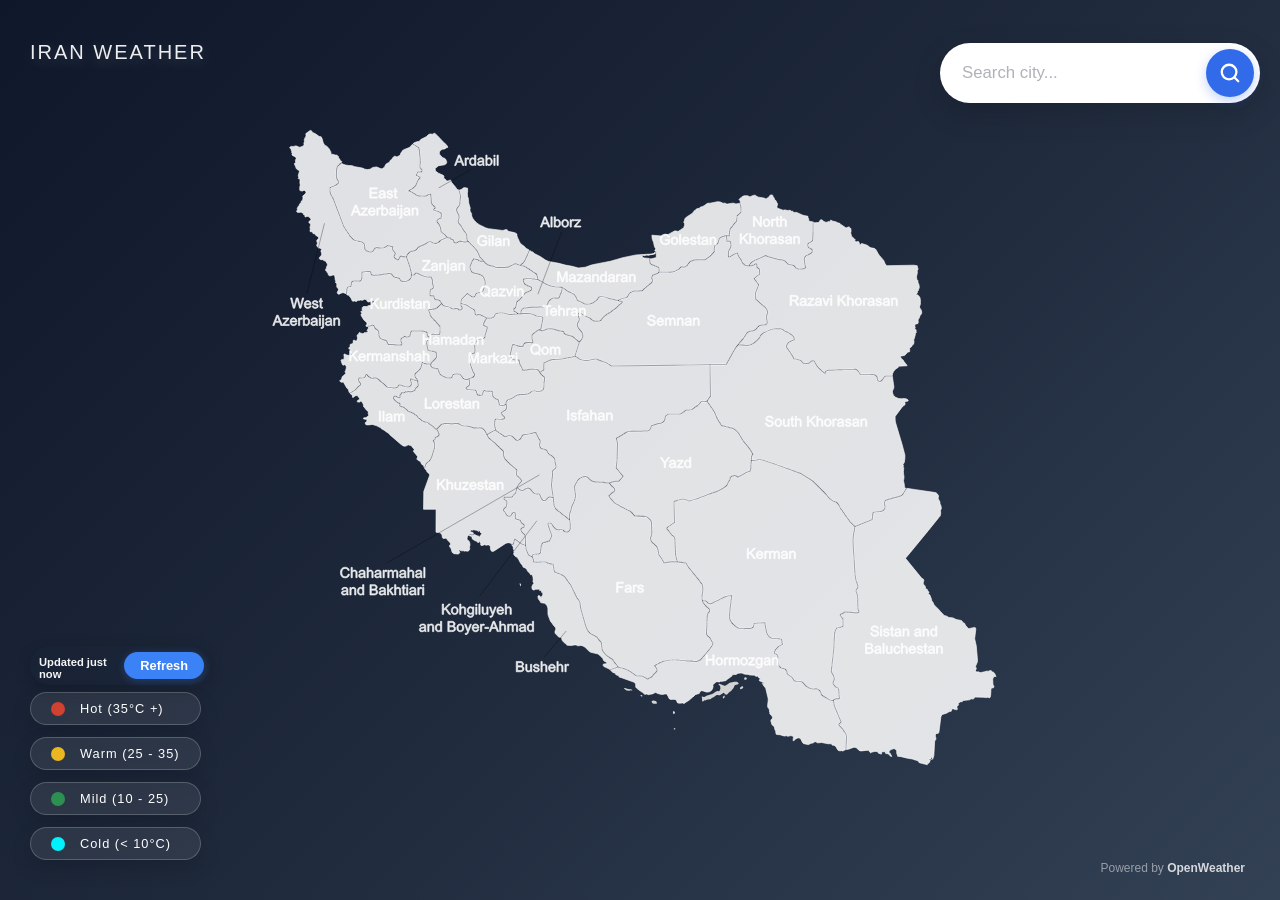
==== commit 052ea123: "Fixed everything" ====
--- a/index.html
+++ b/index.html
@@ -4,22 +4,39 @@
 <head>
     <meta charset="UTF-8">
     <meta name="viewport" content="width=device-width, initial-scale=1.0">
-    <link rel="stylesheet" href="../css/style.css">
+    <link rel="stylesheet" href="css/style.css">
     <title>Weather</title>
 	<link href="https://fonts.googleapis.com/css2?family=Playfair+Display:ital,wght@0,400..900;1,400..900&display=swap" rel="stylesheet">
 	<link href="https://fonts.googleapis.com/css2?family=WindSong:wght@400;500&display=swap" rel="stylesheet">
 	<link href="https://fonts.googleapis.com/css2?family=Libre+Baskerville:ital,wght@0,400;0,700;1,400&display=swap" rel="stylesheet">
 	<link href="https://fonts.googleapis.com/css2?family=Hurricane&display=swap" rel="stylesheet">
 	<link href="https://fonts.googleapis.com/css2?family=MonteCarlo&display=swap" rel="stylesheet">
+	
 </head>
 
 <body>
     
 <div class="top-bar">
     <h1 class="main-title">
-        <span class="iran-text">IRAN</span><br>
-        <span class="sub-text">Weather Map</span>
+        
+        <span class="sub-text">IRAN Weather</span>
     </h1>
+
+<!-- این بخش رو در یک جای مناسب بالای نقشه (مثلاً داخل top-bar) اضافه کن -->
+<div class="update-container">
+    <!-- متن لودینگ به انگلیسی -->
+    <span id="update-status">Fetching latest weather data... ⏳</span>
+    
+    <div id="refresh-wrapper" style="display: none;">
+        <span id="last-update-text">...</span>
+        <!-- دکمه به انگلیسی -->
+        <button id="refresh-btn">
+            <span class="refresh-icon" id="refresh-icon"></span>
+            Refresh
+        </button>
+    </div>
+</div>
+
     
 	<div class="temperature-legend">
     <div class="legend-item">
@@ -41,9 +58,10 @@
 </div>
     <!-- سرچ‌باکس رو فعلا می‌ذاریم سمت راست بمونه -->
     <div class="search-box">
-    <input type="text" id="searchInput" placeholder="Search province...">
+    <input type="text" id="search-input" placeholder="Search city...">
+	
     <button id="searchBtn">
-        
+        <ul id="suggestions-list" class="hidden"></ul>
         <svg viewBox="0 0 24 24">
             <circle cx="11" cy="11" r="8"></circle>
             <line x1="21" y1="21" x2="16.65" y2="16.65"></line>
@@ -2862,7 +2880,10 @@
 </div>
 
 <div id="tooltip"></div>
-<script src="../js/script.js"></script>
-
+<script src="js/script.js"></script>
+<!-- کپی‌رایت و منبع API -->
+    <div class="api-attribution">
+        Powered by <a href="https://openweathermap.org" target="_blank" rel="noopener noreferrer">OpenWeather</a>
+    </div>
 </body>
 </html>
--- a/css/style.css
+++ b/css/style.css
@@ -141,24 +141,18 @@
     line-height: 1; /* فاصله‌ی خطوط رو کم می‌کنه تا کلمات به هم بچسبن */
 }
 
-/* استایل کلمه بزرگ IRAN */
-.iran-text {
-    font-family: 'MonteCarlo', cursive;
-    font-size: 5.5rem; /* یه سایز خیلی بزرگ و جسورانه */
-    font-weight: 400;
-    font-style: italic;
-    letter-spacing: 4px;
-    color: #ffffff;
-    text-shadow: 2px 4px 10px rgba(0, 0, 0, 0.3);
-}
+
 
 /* استایل کلمه Weather Map */
 .sub-text {
-    font-size: 1rem;
-    font-weight: 400;
-     /* ایتالیک کردن برای ایجاد تضاد با کلمه بالا */
-    color: rgba(255, 255, 255, 0.8); /* کمی شفاف‌تر از کلمه اصلی */
+    font-size: 1.25rem;
+    font-weight: 400; 
+    color: rgba(255, 255, 255, 0.922); /* کمی شفاف‌تر از کلمه اصلی */
     letter-spacing: 2px;
+    position: relative;
+    top:-8px;
+    left: -20px;
+    text-shadow: white;
 }
 
 /* تنظیمات کادر اصلی سرچ باکس */
@@ -172,6 +166,9 @@
     box-shadow: 0 10px 30px rgba(0, 0, 0, 0.15); /* سایه نرم برای ایجاد عمق روی نقشه */
     width: 320px; 
     margin-top: 15px;
+    position: relative;
+    right: -30px;
+    top: -12px;
 }
 
 /* تنظیمات بخش تایپ متن */
@@ -227,7 +224,7 @@
 .temperature-legend {
     position: fixed;
     bottom: 40px;
-    left: 50px; /* می‌توانی این را left کنی تا برود سمت چپ */
+    left: 30px; /* می‌توانی این را left کنی تا برود سمت چپ */
     display: flex;
     flex-direction: column;
     gap: 12px; /* فاصله بین باکس‌های بیضی */
@@ -258,7 +255,7 @@
 /* تنظیمات متن داخل باکس */
 .legend-text {
     color: #ffffff;
-    font-family: 'Libre Baskerville', sans-serif; /* هماهنگ با سرچ‌باکس */
+    font-family: 'Plus Jakarta Sans', sans-serif; /* هماهنگ با سرچ‌باکس */
     font-size: 0.8rem;
     letter-spacing: 1px;
 }
@@ -289,4 +286,188 @@
 .cold-dot {
     background: #00f2fe;
     
+}
+/* -- استایل اصلی باکس آپدیت -- */
+/* -- استایل باکس آپدیت کاملاً بیضی -- */
+.update-container {
+    position: fixed !important;
+    bottom: 215px !important; 
+    left: 30px !important;    
+    top: auto !important;     
+    right: auto !important;   
+    z-index: 9999 !important;
+    margin: 0 !important;
+    
+    display: flex;
+    align-items: center;
+    justify-content: space-between !important; /* این خط متن و دکمه را از هم دور می‌کند تا باکس پر شود */
+    
+    /* 🔴 اینجا عرض باکس رو تنظیم کن تا دقیقا مماس با باکس‌های پایینش بشه: */
+    width: 180px !important; 
+    
+    /* رنگ پایه تیره (که گفتی خودت تغییرش میدی) */
+    background: rgba(30, 41, 59, 0.21) !important; 
+    border-radius: 50px !important; /* حفظ فرم بیضی */
+    padding: 6px 6px 6px 14px !important; /* حاشیه داخلی رو تنظیم کردم که دکمه قشنگ بشینه گوشه */
+    box-shadow: 0 4px 15px rgba(0, 0, 0, 0.2) !important; 
+    pointer-events: auto !important;
+}
+/* -- استایل متن -- */
+#last-update-text {
+    color:whitesmoke !important;
+    font-weight: 600 !important;
+    font-family: 'Plus Jakarta Sans', sans-serif !important;
+    font-size: 0.7rem !important; 
+    position: relative;
+    top:4px;
+    left:-5px;
+}
+
+/* -- استایل دکمه بیضی -- */
+#refresh-btn {
+    background: #3b82f6 !important;
+    color: #ffffff !important;
+    border: none !important;
+    /* این خط دکمه رو هم کاملا بیضی می‌کنه تا توی کادر قشنگ بشینه: */
+    border-radius: 50px !important; 
+    padding: 6px 16px !important; 
+    font-family: 'Plus Jakarta Sans', sans-serif !important;
+    font-size: 0.8rem !important; 
+    font-weight: bold !important;
+    cursor: pointer !important;
+    box-shadow: 0 2px 8px rgba(59, 130, 246, 0.3) !important;
+    transition: all 0.3s ease !important;
+    pointer-events: auto !important;
+}
+
+#refresh-btn:hover {
+    background: #2563eb !important;
+    transform: translateY(-1px) !important;
+}
+
+/* انیمیشن چشمک زدن متن لودینگ */
+@keyframes pulse {
+    0% { opacity: 0.6; }
+    50% { opacity: 1; }
+    100% { opacity: 0.6; }
+}
+
+/* انیمیشن چرخش آیکون رفرش */
+.spin {
+    animation: spin-anim 1s linear infinite;
+}
+
+@keyframes spin-anim {
+    100% { transform: rotate(360deg); }
+}
+/* -- تغییر بک‌گراند به یک گرادیان تیره و مدرن -- */
+body {
+    background: linear-gradient(135deg, #0f172a, #1e293b, #334155) !important;
+    font-family: 'Plus Jakarta Sans', sans-serif !important;
+    color: #f8fafc !important;
+}
+
+/* -- مدرن کردن فونت عنوان سایت (کلمه IRAN) -- */
+/* اگر عنوانت کلاس خاصی داره اسمش رو اینجا بذار، مثلا h1 */
+h1, .title { 
+    font-family: 'Plus Jakarta Sans', sans-serif !important;
+    font-weight: 800 !important;
+    letter-spacing: 5px !important;
+    text-transform: uppercase !important;
+    color: #ffffff !important;
+    text-shadow: 0 4px 15px rgba(255,255,255,0.2) !important;
+}
+
+/* -- تبدیل کادرهای سایت (مثل راهنمای رنگ و لودینگ) به شیشه مات -- */
+ .legend-box, #search-container {
+    background: rgba(255, 255, 255, 0.05) !important;
+    backdrop-filter: blur(12px) !important;
+    -webkit-backdrop-filter: blur(12px) !important;
+    border: 1px solid rgba(255, 255, 255, 0.1) !important;
+    border-radius: 16px !important;
+    box-shadow: 0 8px 32px 0 rgba(0, 0, 0, 0.3) !important;
+    color: #e2e8f0 !important;
+}
+/* -- تنظیمات کادر اصلی جستجو -- */
+#search-container {
+    position: relative !important; /* این خط خیلی مهمه تا لیست دقیقا زیر همین کادر باز بشه */
+}
+
+/* -- استایل باکسِ لیست پیشنهادات -- */
+#suggestions-list {
+    position: absolute !important;
+    right: 0 !important;     /* می‌چسبه به لبه راستِ سرچ‌باکس */
+    left: auto !important;   /* دستور قبلی رو خنثی می‌کنه */
+    width: 320px !important;
+    top: 110% !important; /* باز شدن با کمی فاصله از زیر سرچ‌باکس */
+    background: rgba(30, 41, 59, 0.95) !important; /* یک رنگ تیره و شیک */
+    backdrop-filter: blur(10px) !important;
+    border-radius: 16px !important;
+    list-style: none !important;
+    padding: 0 !important;
+    margin: 0 !important;
+    max-height: 220px !important; /* اگر استان‌ها زیاد شد... */
+    overflow-y: auto !important;  /* ...لیست قابلیت اسکرول خوردن پیدا می‌کنه */
+    box-shadow: 0 10px 25px rgba(0, 0, 0, 0.3) !important;
+    z-index: 9999 !important;
+    display: none !important; /* در حالت عادی مخفی است */
+    
+}
+
+/* وقتی کلاس show به لیست اضافه بشه، نمایش داده میشه */
+#suggestions-list.show {
+    display: block !important;
+}
+
+/* -- استایل هر کدوم از استان‌ها داخل لیست -- */
+#suggestions-list li {
+    padding: 12px 20px !important;
+    color: #f8fafc !important;
+    font-family: 'Plus Jakarta Sans', sans-serif !important;
+    font-size: 0.9rem !important;
+    cursor: pointer !important;
+    border-bottom: 1px solid rgba(255, 255, 255, 0.05) !important;
+    transition: background 0.2s ease !important;
+}
+
+#suggestions-list li:last-child {
+    border-bottom: none !important;
+}
+
+/* افکت موقع رفتن موس روی اسم استان */
+#suggestions-list li:hover {
+    background: rgba(59, 130, 246, 0.4) !important; /* یک آبی ملایم */
+}
+
+/* -- زیباسازی نوار اسکرولِ لیست -- */
+#suggestions-list::-webkit-scrollbar {
+    width: 6px;
+}
+#suggestions-list::-webkit-scrollbar-thumb {
+    background: #475569;
+    border-radius: 10px;
+}
+/* -- استایل کادر منبع (پایین-راست) -- */
+.api-attribution {
+    position: fixed !important;
+    bottom: 25px !important;
+    right: 35px !important;
+    font-family: 'Plus Jakarta Sans', sans-serif !important;
+    font-size: 0.75rem !important;
+    color: rgba(255, 255, 255, 0.5) !important; /* رنگ سفید با شفافیت ۵۰ درصد */
+    z-index: 9999 !important;
+    pointer-events: auto !important;
+}
+
+.api-attribution a {
+    color: rgba(255, 255, 255, 0.8) !important; /* رنگ لینک کمی روشن‌تر */
+    text-decoration: none !important; /* حذف خط زیر لینک */
+    font-weight: 700 !important;
+    transition: color 0.3s ease, text-shadow 0.3s ease !important;
+}
+
+/* افکت جذاب موقع رفتن موس روی لینک */
+.api-attribution a:hover {
+    color: #ffffff !important;
+    text-shadow: 0 0 10px rgba(255, 255, 255, 0.7) !important; /* درخشش ملایم */
 }
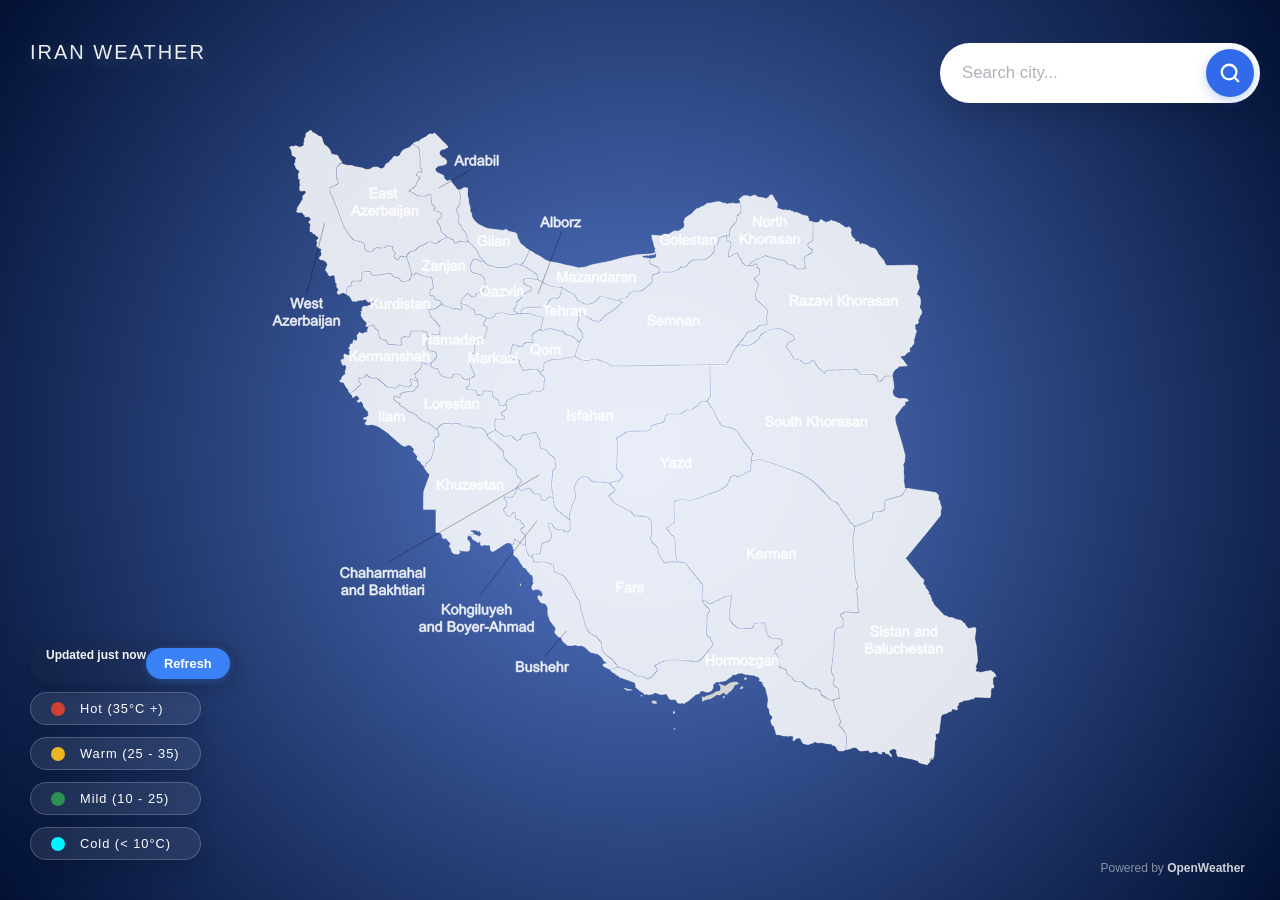
==== commit e90fc0bb: "Fix mobile layout for map" ====
--- a/index.html
+++ b/index.html
@@ -2,8 +2,8 @@
 <html lang="en">
 
 <head>
+	<meta name="viewport" content="width=device-width, initial-scale=1.0">
     <meta charset="UTF-8">
-    <meta name="viewport" content="width=device-width, initial-scale=1.0">
     <link rel="stylesheet" href="css/style.css">
     <title>Weather</title>
 	<link href="https://fonts.googleapis.com/css2?family=Playfair+Display:ital,wght@0,400..900;1,400..900&display=swap" rel="stylesheet">
--- a/css/style.css
+++ b/css/style.css
@@ -1,473 +1,97 @@
-*{
-    margin:0;
-    padding:0;
-    box-sizing:border-box;
-}
+* { margin: 0; padding: 0; box-sizing: border-box; }
 
-
-body{
-    height:100vh;
-    display:flex;
-    justify-content:center;
-    align-items:center;
-    overflow:hidden;
-
-    background:
-    radial-gradient(circle at center, #577bcf, #021133);
-}
-
-
-.map-container{
-    width:750px;
-
-    animation: appear 1.5s ease;
-}
-
-
-.iran-map{
-    width:100%;
-    opacity:0.8;
-    height: auto;
-    filter:
-    drop-shadow(0 0 25px #414040);
-
-    animation:pulse 4s infinite ease-in-out;
-}
-
-
-@keyframes pulse{
-    50%{
-        filter:
-        drop-shadow(0 0 45px rgb(234, 231, 231));
-    }
-}
-
-
-.iran-map:hover{
-    opacity:1;
-    transform:scale(1.03);
-}
-
-
-@keyframes appear{
-
-    from{
-        opacity:0;
-        transform:scale(0.7);
-        filter:blur(20px);
-    }
-
-    to{
-        opacity:1;
-        transform:scale(1);
-        filter:blur(0);
-    }
-
-}
-path{
-    fill:rgba(255, 255, 255, 0.868);
-    stroke:rgb(255, 255, 255);
-    stroke-width:1;
-    transition:0.3s;
-}
-
-
-path:hover{
-    cursor:pointer;
-}
-.hot{
- background: rgba(255,120,50,.4);
-}
-
-.cold{
- background: rgba(80,160,255,.4);
-}
-
-.rainy{
- background: rgba(50,200,220,.4);
-}
-
-#tooltip{
-    position:fixed;
-
-    padding:12px 20px;
-
-    background:rgb(255, 255, 255);
-
-    backdrop-filter:blur(15px);
-
-    border:1px solid rgba(255,255,255,0.3);
-
-    border-radius:18px;
-
-    color:rgb(14, 36, 63);
-
-    font-family:Georgia, serif;
-
-    box-shadow:
-    0 10px 30px rgba(0,0,0,.2);
-
-    pointer-events:none;
-
-    opacity:0;
-
-    transition:.2s;
-
-    z-index:1000;
-    pointer-events: none;
-}
-
-/* تنظیمات کادر بالایی */
-.top-bar {
-    display: flex;
-    justify-content: space-between; /* تیتر رو می‌فرسته چپ، سرچ رو می‌فرسته راست */
-    align-items: flex-start;
-    padding: 40px 50px;
-    position: absolute;
-    top: 0;
-    left: 0;
-    width: 100%;
-    box-sizing: border-box;
-    z-index: 9999;
-    pointer-events: none; /* این باعث میشه فضای خالیِ نوار، روی کلیک‌های نقشه تاثیر نذاره */
-}
-
-/* تنظیمات کلی تیتر */
-.main-title {
-    pointer-events: auto; /* متن دوباره قابل انتخاب میشه */
-    margin: 0;
-    text-align: left; /* چپ‌چین کردن متن */
-    font-family: 'Libre Baskerville', serif;
-    line-height: 1; /* فاصله‌ی خطوط رو کم می‌کنه تا کلمات به هم بچسبن */
-}
-
-
-
-/* استایل کلمه Weather Map */
-.sub-text {
-    font-size: 1.25rem;
-    font-weight: 400; 
-    color: rgba(255, 255, 255, 0.922); /* کمی شفاف‌تر از کلمه اصلی */
-    letter-spacing: 2px;
-    position: relative;
-    top:-8px;
-    left: -20px;
-    text-shadow: white;
-}
-
-/* تنظیمات کادر اصلی سرچ باکس */
-.search-box {
-    pointer-events: auto;
-    display: flex;
-    align-items: center;
-    background: #ffffff; /* پس‌زمینه کاملا سفید مثل عکس */
-    border-radius: 50px; /* حالت کپسولی */
-    padding: 6px 6px 6px 22px; /* تنظیم فضاها (سمت راست کمتر تا دکمه مماس بشه) */
-    box-shadow: 0 10px 30px rgba(0, 0, 0, 0.15); /* سایه نرم برای ایجاد عمق روی نقشه */
-    width: 320px; 
-    margin-top: 15px;
-    position: relative;
-    right: -30px;
-    top: -12px;
-}
-
-/* تنظیمات بخش تایپ متن */
-.search-box input {
-    flex: 1; /* پر کردن تمام فضای باقیمانده */
-    border: none;
-    background: transparent;
-    color: #333333; /* رنگ تیره و خوانا برای متن */
-    font-family: 'Plus Jakarta Sans', sans-serif;
-    font-size: 1.05rem;
-    outline: none;
-}
-
-/* رنگ خاکستری ملایم برای متن راهنما (Placeholder) */
-.search-box input::placeholder {
-    color: #aeb2b9; 
-}
-
-/* تنظیمات دکمه آبی رنگ */
-.search-box button {
-    border: none;
-    border-radius: 50%;
-    width: 48px;
-    height: 48px;
-    cursor: pointer;
-    background: #316bea; /* رنگ آبی جذاب دقیقاً مشابه عکس */
-    color: white;
+body {
+    height: 100vh;
     display: flex;
     justify-content: center;
     align-items: center;
-    transition: all 0.3s ease;
-    /* ایجاد یک سایه آبی ملایم زیر خود دکمه */
-    box-shadow: 0 4px 12px rgba(49, 107, 234, 0.3); 
+    overflow: hidden; /* جلوگیری از اسکرول خوردن نقشه تو موبایل */
+    background: radial-gradient(circle at center, #577bcf, #021133);
 }
 
-/* افکت هنگام رفتن موس روی دکمه */
-.search-box button:hover {
-    background: #2354c4; /* آبی تیره‌تر */
-    transform: scale(1.05); /* کمی بزرگنمایی */
+.map-container { width: 750px; animation: appear 1.5s ease; }
+.iran-map { width: 100%; opacity: 0.8; height: auto; filter: drop-shadow(0 0 25px #414040); animation: pulse 4s infinite ease-in-out; }
+
+@keyframes pulse { 50% { filter: drop-shadow(0 0 45px rgb(234, 231, 231)); } }
+.iran-map:hover { opacity: 1; transform: scale(1.03); }
+@keyframes appear { from { opacity: 0; transform: scale(0.7); filter: blur(20px); } to { opacity: 1; transform: scale(1); filter: blur(0); } }
+
+path { fill: rgba(255, 255, 255, 0.868); stroke: rgb(255, 255, 255); stroke-width: 1; transition: 0.3s; }
+path:hover { cursor: pointer; }
+
+#tooltip {
+    position: fixed; padding: 12px 20px; background: rgb(255, 255, 255);
+    backdrop-filter: blur(15px); border: 1px solid rgba(255, 255, 255, 0.3);
+    border-radius: 18px; color: rgb(14, 36, 63); font-family: Georgia, serif;
+    box-shadow: 0 10px 30px rgba(0, 0, 0, .2); opacity: 0; transition: .2s;
+    z-index: 1000; pointer-events: none; max-width: 180px; word-wrap: break-word;
 }
 
-/* تنظیمات ضخامت و ظاهر آیکون ذره‌بین */
-.search-box button svg {
-    width: 22px;
-    height: 22px;
-    fill: none;
-    stroke: currentColor;
-    stroke-width: 2.5;
-    stroke-linecap: round;
-    stroke-linejoin: round;
+.top-bar { display: flex; justify-content: space-between; align-items: flex-start; padding: 40px 50px; position: absolute; top: 0; left: 0; width: 100%; z-index: 9999; pointer-events: none; }
+.main-title { pointer-events: auto; margin: 0; text-align: left; font-family: 'Libre Baskerville', serif; line-height: 1; }
+.sub-text { font-size: 1.25rem; font-weight: 400; color: rgba(255, 255, 255, 0.922); letter-spacing: 2px; position: relative; top: -8px; left: -20px; }
+
+.search-box { pointer-events: auto; display: flex; align-items: center; background: #ffffff; border-radius: 50px; padding: 6px 6px 6px 22px; box-shadow: 0 10px 30px rgba(0, 0, 0, 0.15); width: 320px; margin-top: 15px; position: relative; right: -30px; top: -12px; }
+.search-box input { flex: 1; border: none; background: transparent; color: #333333; font-family: 'Plus Jakarta Sans', sans-serif; font-size: 1.05rem; outline: none; }
+.search-box input::placeholder { color: #aeb2b9; }
+.search-box button { border: none; border-radius: 50%; width: 48px; height: 48px; cursor: pointer; background: #316bea; color: white; display: flex; justify-content: center; align-items: center; transition: all 0.3s ease; box-shadow: 0 4px 12px rgba(49, 107, 234, 0.3); }
+.search-box button:hover { background: #2354c4; transform: scale(1.05); }
+.search-box button svg { width: 22px; height: 22px; fill: none; stroke: currentColor; stroke-width: 2.5; stroke-linecap: round; stroke-linejoin: round; }
+
+.temperature-legend { position: fixed; bottom: 40px; left: 30px; display: flex; flex-direction: column; gap: 12px; z-index: 999; }
+.legend-item { display: flex; align-items: center; background: rgba(255, 255, 255, 0.082); backdrop-filter: blur(15px); -webkit-backdrop-filter: blur(15px); border: 1px solid rgba(255, 255, 255, 0.2); border-radius: 50px; padding: 8px 20px; box-shadow: 0 8px 20px rgba(0, 0, 0, 0.15); transition: transform 0.3s ease; cursor: default; }
+.legend-item:hover { transform: translateX(-5px); background: rgba(255, 255, 255, 0.15); }
+.legend-text { color: #ffffff; font-family: 'Plus Jakarta Sans', sans-serif; font-size: 0.8rem; letter-spacing: 1px; }
+.color-dot { width: 14px; height: 14px; border-radius: 50%; margin-right: 15px; }
+
+.hot-dot { background: #cf4131; }
+.warm-dot { background: #eab720; }
+.mild-dot { background: #2d9053; }
+.cold-dot { background: #00f2fe; }
+
+/* 🟢 مشکل کادر آپدیت اینجا حل شد: استفاده از عرض اتوماتیک و جلوگیری از شکستن متن */
+.update-container {
+    position: fixed !important; bottom: 215px !important; left: 30px !important; top: auto !important; right: auto !important; z-index: 9999 !important; margin: 0 !important;
+    display: flex; align-items: center; justify-content: space-between !important;
+    width: auto !important; min-width: 190px !important; gap: 15px !important;
+    background: rgba(30, 41, 59, 0.21) !important; border-radius: 50px !important;
+    padding: 6px 6px 6px 16px !important; box-shadow: 0 4px 15px rgba(0, 0, 0, 0.2) !important; pointer-events: auto !important;
 }
-/* نگهدارنده کل باکس‌های راهنما */
-.temperature-legend {
-    position: fixed;
-    bottom: 40px;
-    left: 30px; /* می‌توانی این را left کنی تا برود سمت چپ */
-    display: flex;
-    flex-direction: column;
-    gap: 12px; /* فاصله بین باکس‌های بیضی */
-    z-index: 999;
-}
+#last-update-text { color: whitesmoke !important; font-weight: 600 !important; font-family: 'Plus Jakarta Sans', sans-serif !important; font-size: 0.75rem !important; white-space: nowrap !important; }
+#refresh-btn { background: #3b82f6 !important; color: #ffffff !important; border: none !important; border-radius: 50px !important; padding: 8px 18px !important; font-family: 'Plus Jakarta Sans', sans-serif !important; font-size: 0.8rem !important; font-weight: bold !important; cursor: pointer !important; box-shadow: 0 2px 8px rgba(59, 130, 246, 0.3) !important; transition: all 0.3s ease !important; pointer-events: auto !important; }
+#refresh-btn:hover { background: #2563eb !important; transform: translateY(-1px) !important; }
 
-/* استایل کپسولی و شیشه‌ای برای هر ردیف */
-.legend-item {
-    display: flex;
-    align-items: center;
-    background: rgba(255, 255, 255, 0.082);
-    backdrop-filter: blur(15px);
-    -webkit-backdrop-filter: blur(15px);
-    border: 1px solid rgba(255, 255, 255, 0.2);
-    border-radius: 50px; /* ایجاد حالت بیضی/کپسولی */
-    padding: 8px 20px;
-    box-shadow: 0 8px 20px rgba(0, 0, 0, 0.15);
-    transition: transform 0.3s ease;
-    cursor: default;
-}
+@keyframes pulse { 0% { opacity: 0.6; } 50% { opacity: 1; } 100% { opacity: 0.6; } }
+.spin { animation: spin-anim 1s linear infinite; }
+@keyframes spin-anim { 100% { transform: rotate(360deg); } }
 
-/* یه افکت هاور ملایم روی خود باکس‌های راهنما */
-.legend-item:hover {
-    transform: translateX(-5px);
-    background: rgba(255, 255, 255, 0.15);
-}
+h1, .title { font-family: 'Plus Jakarta Sans', sans-serif !important; font-weight: 800 !important; letter-spacing: 5px !important; text-transform: uppercase !important; color: #ffffff !important; text-shadow: 0 4px 15px rgba(255, 255, 255, 0.2) !important; }
+.legend-box, #search-container { background: rgba(255, 255, 255, 0.05) !important; backdrop-filter: blur(12px) !important; -webkit-backdrop-filter: blur(12px) !important; border: 1px solid rgba(255, 255, 255, 0.1) !important; border-radius: 16px !important; box-shadow: 0 8px 32px 0 rgba(0, 0, 0, 0.3) !important; color: #e2e8f0 !important; }
+#search-container { position: relative !important; }
 
-/* تنظیمات متن داخل باکس */
-.legend-text {
-    color: #ffffff;
-    font-family: 'Plus Jakarta Sans', sans-serif; /* هماهنگ با سرچ‌باکس */
-    font-size: 0.8rem;
-    letter-spacing: 1px;
-}
+#suggestions-list { position: absolute !important; right: 0 !important; left: auto !important; width: 320px !important; top: 110% !important; background: rgba(30, 41, 59, 0.95) !important; backdrop-filter: blur(10px) !important; border-radius: 16px !important; list-style: none !important; padding: 0 !important; margin: 0 !important; max-height: 220px !important; overflow-y: auto !important; box-shadow: 0 10px 25px rgba(0, 0, 0, 0.3) !important; z-index: 9999 !important; display: none !important; }
+#suggestions-list.show { display: block !important; }
+#suggestions-list li { padding: 12px 20px !important; color: #f8fafc !important; font-family: 'Plus Jakarta Sans', sans-serif !important; font-size: 0.9rem !important; cursor: pointer !important; border-bottom: 1px solid rgba(255, 255, 255, 0.05) !important; transition: background 0.2s ease !important; }
+#suggestions-list li:last-child { border-bottom: none !important; }
+#suggestions-list li:hover { background: rgba(59, 130, 246, 0.4) !important; }
+#suggestions-list::-webkit-scrollbar { width: 6px; }
+#suggestions-list::-webkit-scrollbar-thumb { background: #475569; border-radius: 10px; }
 
-/* دایره‌های رنگی کنار متن */
-.color-dot {
-    width: 14px;
-    height: 14px;
-    border-radius: 50%;
-    margin-right: 15px; /* فاصله دایره از متن */
-}
+.api-attribution { position: fixed !important; bottom: 25px !important; right: 35px !important; font-family: 'Plus Jakarta Sans', sans-serif !important; font-size: 0.75rem !important; color: rgba(255, 255, 255, 0.5) !important; z-index: 9999 !important; pointer-events: auto !important; }
+.api-attribution a { color: rgba(255, 255, 255, 0.8) !important; text-decoration: none !important; font-weight: 700 !important; transition: color 0.3s ease, text-shadow 0.3s ease !important; }
+.api-attribution a:hover { color: #ffffff !important; text-shadow: 0 0 10px rgba(255, 255, 255, 0.7) !important; }
 
-/* رنگ‌ها و هاله‌های نورِ اختصاصی هر دایره (هماهنگ با کدهای جاوااسکریپت) */
-.hot-dot {
-    background: #cf4131;
-   
-}
-
-.warm-dot {
-    background: #eab720;
+/* --- ریسپانسیو اختصاصی موبایل برای نقشه --- */
+@media (max-width: 768px) {
+    .map-container { width: 100% !important; padding: 0 10px; }
+    .top-bar { flex-direction: column; align-items: center; padding: 20px 15px; gap: 15px; }
+    .main-title { text-align: center; font-size: 26px !important; }
+    .sub-text { left: 0; top: 0; }
+    .search-box { width: 100% !important; max-width: 320px; right: 0 !important; top: 0 !important; margin-top: 5px; }
+    #search-container { width: 100%; display: flex; justify-content: center; }
+    #suggestions-list { width: 90% !important; left: 5% !important; right: auto !important; }
     
-}
-
-.mild-dot {
-    background: #2d9053;
-}
-
-.cold-dot {
-    background: #00f2fe;
-    
-}
-/* -- استایل اصلی باکس آپدیت -- */
-/* -- استایل باکس آپدیت کاملاً بیضی -- */
-.update-container {
-    position: fixed !important;
-    bottom: 215px !important; 
-    left: 30px !important;    
-    top: auto !important;     
-    right: auto !important;   
-    z-index: 9999 !important;
-    margin: 0 !important;
-    
-    display: flex;
-    align-items: center;
-    justify-content: space-between !important; /* این خط متن و دکمه را از هم دور می‌کند تا باکس پر شود */
-    
-    /* 🔴 اینجا عرض باکس رو تنظیم کن تا دقیقا مماس با باکس‌های پایینش بشه: */
-    width: 180px !important; 
-    
-    /* رنگ پایه تیره (که گفتی خودت تغییرش میدی) */
-    background: rgba(30, 41, 59, 0.21) !important; 
-    border-radius: 50px !important; /* حفظ فرم بیضی */
-    padding: 6px 6px 6px 14px !important; /* حاشیه داخلی رو تنظیم کردم که دکمه قشنگ بشینه گوشه */
-    box-shadow: 0 4px 15px rgba(0, 0, 0, 0.2) !important; 
-    pointer-events: auto !important;
-}
-/* -- استایل متن -- */
-#last-update-text {
-    color:whitesmoke !important;
-    font-weight: 600 !important;
-    font-family: 'Plus Jakarta Sans', sans-serif !important;
-    font-size: 0.7rem !important; 
-    position: relative;
-    top:4px;
-    left:-5px;
-}
-
-/* -- استایل دکمه بیضی -- */
-#refresh-btn {
-    background: #3b82f6 !important;
-    color: #ffffff !important;
-    border: none !important;
-    /* این خط دکمه رو هم کاملا بیضی می‌کنه تا توی کادر قشنگ بشینه: */
-    border-radius: 50px !important; 
-    padding: 6px 16px !important; 
-    font-family: 'Plus Jakarta Sans', sans-serif !important;
-    font-size: 0.8rem !important; 
-    font-weight: bold !important;
-    cursor: pointer !important;
-    box-shadow: 0 2px 8px rgba(59, 130, 246, 0.3) !important;
-    transition: all 0.3s ease !important;
-    pointer-events: auto !important;
-}
-
-#refresh-btn:hover {
-    background: #2563eb !important;
-    transform: translateY(-1px) !important;
-}
-
-/* انیمیشن چشمک زدن متن لودینگ */
-@keyframes pulse {
-    0% { opacity: 0.6; }
-    50% { opacity: 1; }
-    100% { opacity: 0.6; }
-}
-
-/* انیمیشن چرخش آیکون رفرش */
-.spin {
-    animation: spin-anim 1s linear infinite;
-}
-
-@keyframes spin-anim {
-    100% { transform: rotate(360deg); }
-}
-/* -- تغییر بک‌گراند به یک گرادیان تیره و مدرن -- */
-body {
-    background: linear-gradient(135deg, #0f172a, #1e293b, #334155) !important;
-    font-family: 'Plus Jakarta Sans', sans-serif !important;
-    color: #f8fafc !important;
-}
-
-/* -- مدرن کردن فونت عنوان سایت (کلمه IRAN) -- */
-/* اگر عنوانت کلاس خاصی داره اسمش رو اینجا بذار، مثلا h1 */
-h1, .title { 
-    font-family: 'Plus Jakarta Sans', sans-serif !important;
-    font-weight: 800 !important;
-    letter-spacing: 5px !important;
-    text-transform: uppercase !important;
-    color: #ffffff !important;
-    text-shadow: 0 4px 15px rgba(255,255,255,0.2) !important;
-}
-
-/* -- تبدیل کادرهای سایت (مثل راهنمای رنگ و لودینگ) به شیشه مات -- */
- .legend-box, #search-container {
-    background: rgba(255, 255, 255, 0.05) !important;
-    backdrop-filter: blur(12px) !important;
-    -webkit-backdrop-filter: blur(12px) !important;
-    border: 1px solid rgba(255, 255, 255, 0.1) !important;
-    border-radius: 16px !important;
-    box-shadow: 0 8px 32px 0 rgba(0, 0, 0, 0.3) !important;
-    color: #e2e8f0 !important;
-}
-/* -- تنظیمات کادر اصلی جستجو -- */
-#search-container {
-    position: relative !important; /* این خط خیلی مهمه تا لیست دقیقا زیر همین کادر باز بشه */
-}
-
-/* -- استایل باکسِ لیست پیشنهادات -- */
-#suggestions-list {
-    position: absolute !important;
-    right: 0 !important;     /* می‌چسبه به لبه راستِ سرچ‌باکس */
-    left: auto !important;   /* دستور قبلی رو خنثی می‌کنه */
-    width: 320px !important;
-    top: 110% !important; /* باز شدن با کمی فاصله از زیر سرچ‌باکس */
-    background: rgba(30, 41, 59, 0.95) !important; /* یک رنگ تیره و شیک */
-    backdrop-filter: blur(10px) !important;
-    border-radius: 16px !important;
-    list-style: none !important;
-    padding: 0 !important;
-    margin: 0 !important;
-    max-height: 220px !important; /* اگر استان‌ها زیاد شد... */
-    overflow-y: auto !important;  /* ...لیست قابلیت اسکرول خوردن پیدا می‌کنه */
-    box-shadow: 0 10px 25px rgba(0, 0, 0, 0.3) !important;
-    z-index: 9999 !important;
-    display: none !important; /* در حالت عادی مخفی است */
-    
-}
-
-/* وقتی کلاس show به لیست اضافه بشه، نمایش داده میشه */
-#suggestions-list.show {
-    display: block !important;
-}
-
-/* -- استایل هر کدوم از استان‌ها داخل لیست -- */
-#suggestions-list li {
-    padding: 12px 20px !important;
-    color: #f8fafc !important;
-    font-family: 'Plus Jakarta Sans', sans-serif !important;
-    font-size: 0.9rem !important;
-    cursor: pointer !important;
-    border-bottom: 1px solid rgba(255, 255, 255, 0.05) !important;
-    transition: background 0.2s ease !important;
-}
-
-#suggestions-list li:last-child {
-    border-bottom: none !important;
-}
-
-/* افکت موقع رفتن موس روی اسم استان */
-#suggestions-list li:hover {
-    background: rgba(59, 130, 246, 0.4) !important; /* یک آبی ملایم */
-}
-
-/* -- زیباسازی نوار اسکرولِ لیست -- */
-#suggestions-list::-webkit-scrollbar {
-    width: 6px;
-}
-#suggestions-list::-webkit-scrollbar-thumb {
-    background: #475569;
-    border-radius: 10px;
-}
-/* -- استایل کادر منبع (پایین-راست) -- */
-.api-attribution {
-    position: fixed !important;
-    bottom: 25px !important;
-    right: 35px !important;
-    font-family: 'Plus Jakarta Sans', sans-serif !important;
-    font-size: 0.75rem !important;
-    color: rgba(255, 255, 255, 0.5) !important; /* رنگ سفید با شفافیت ۵۰ درصد */
-    z-index: 9999 !important;
-    pointer-events: auto !important;
-}
-
-.api-attribution a {
-    color: rgba(255, 255, 255, 0.8) !important; /* رنگ لینک کمی روشن‌تر */
-    text-decoration: none !important; /* حذف خط زیر لینک */
-    font-weight: 700 !important;
-    transition: color 0.3s ease, text-shadow 0.3s ease !important;
-}
-
-/* افکت جذاب موقع رفتن موس روی لینک */
-.api-attribution a:hover {
-    color: #ffffff !important;
-    text-shadow: 0 0 10px rgba(255, 255, 255, 0.7) !important; /* درخشش ملایم */
+    .temperature-legend { bottom: 15px; left: 10px; transform: scale(0.75); transform-origin: bottom left; gap: 8px; }
+    .update-container { bottom: 190px !important; left: 10px !important; transform: scale(0.85); transform-origin: bottom left; }
+    .api-attribution { bottom: 10px !important; right: 15px !important; font-size: 0.65rem !important; }
 }
